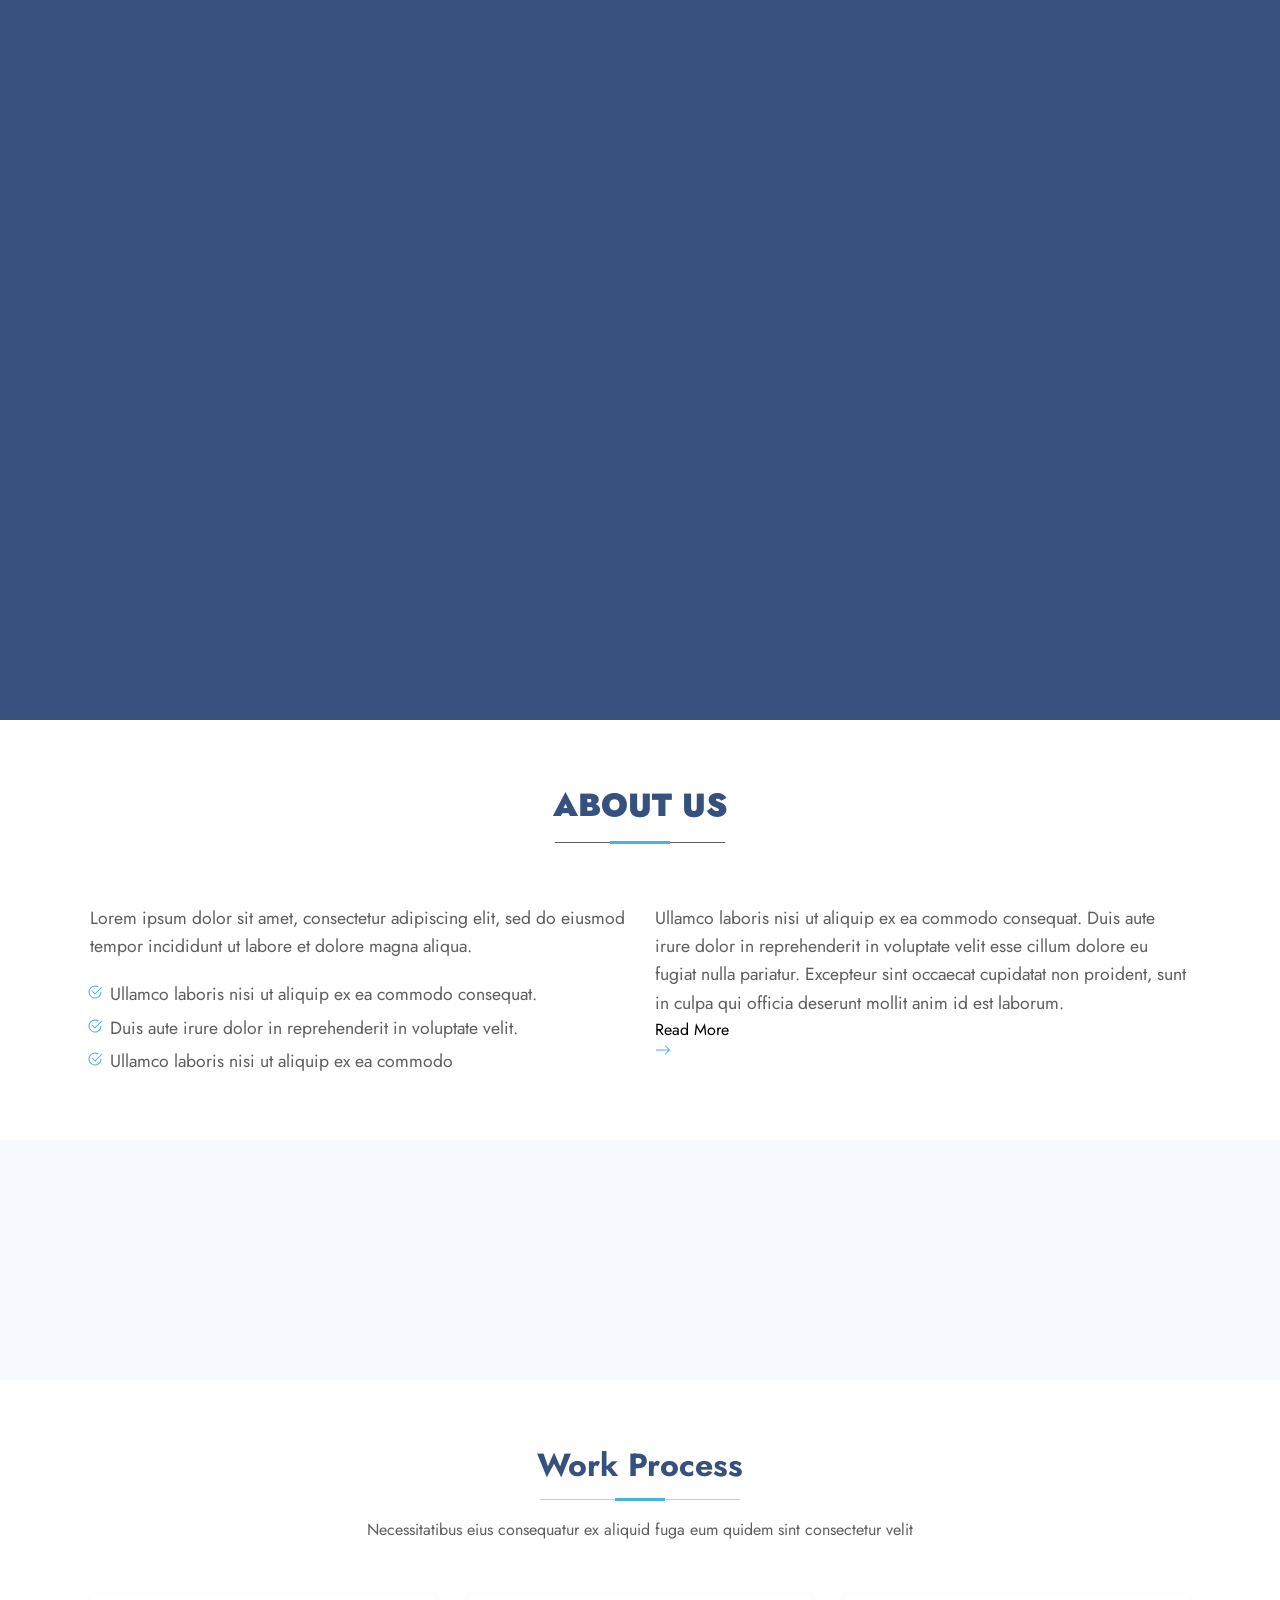
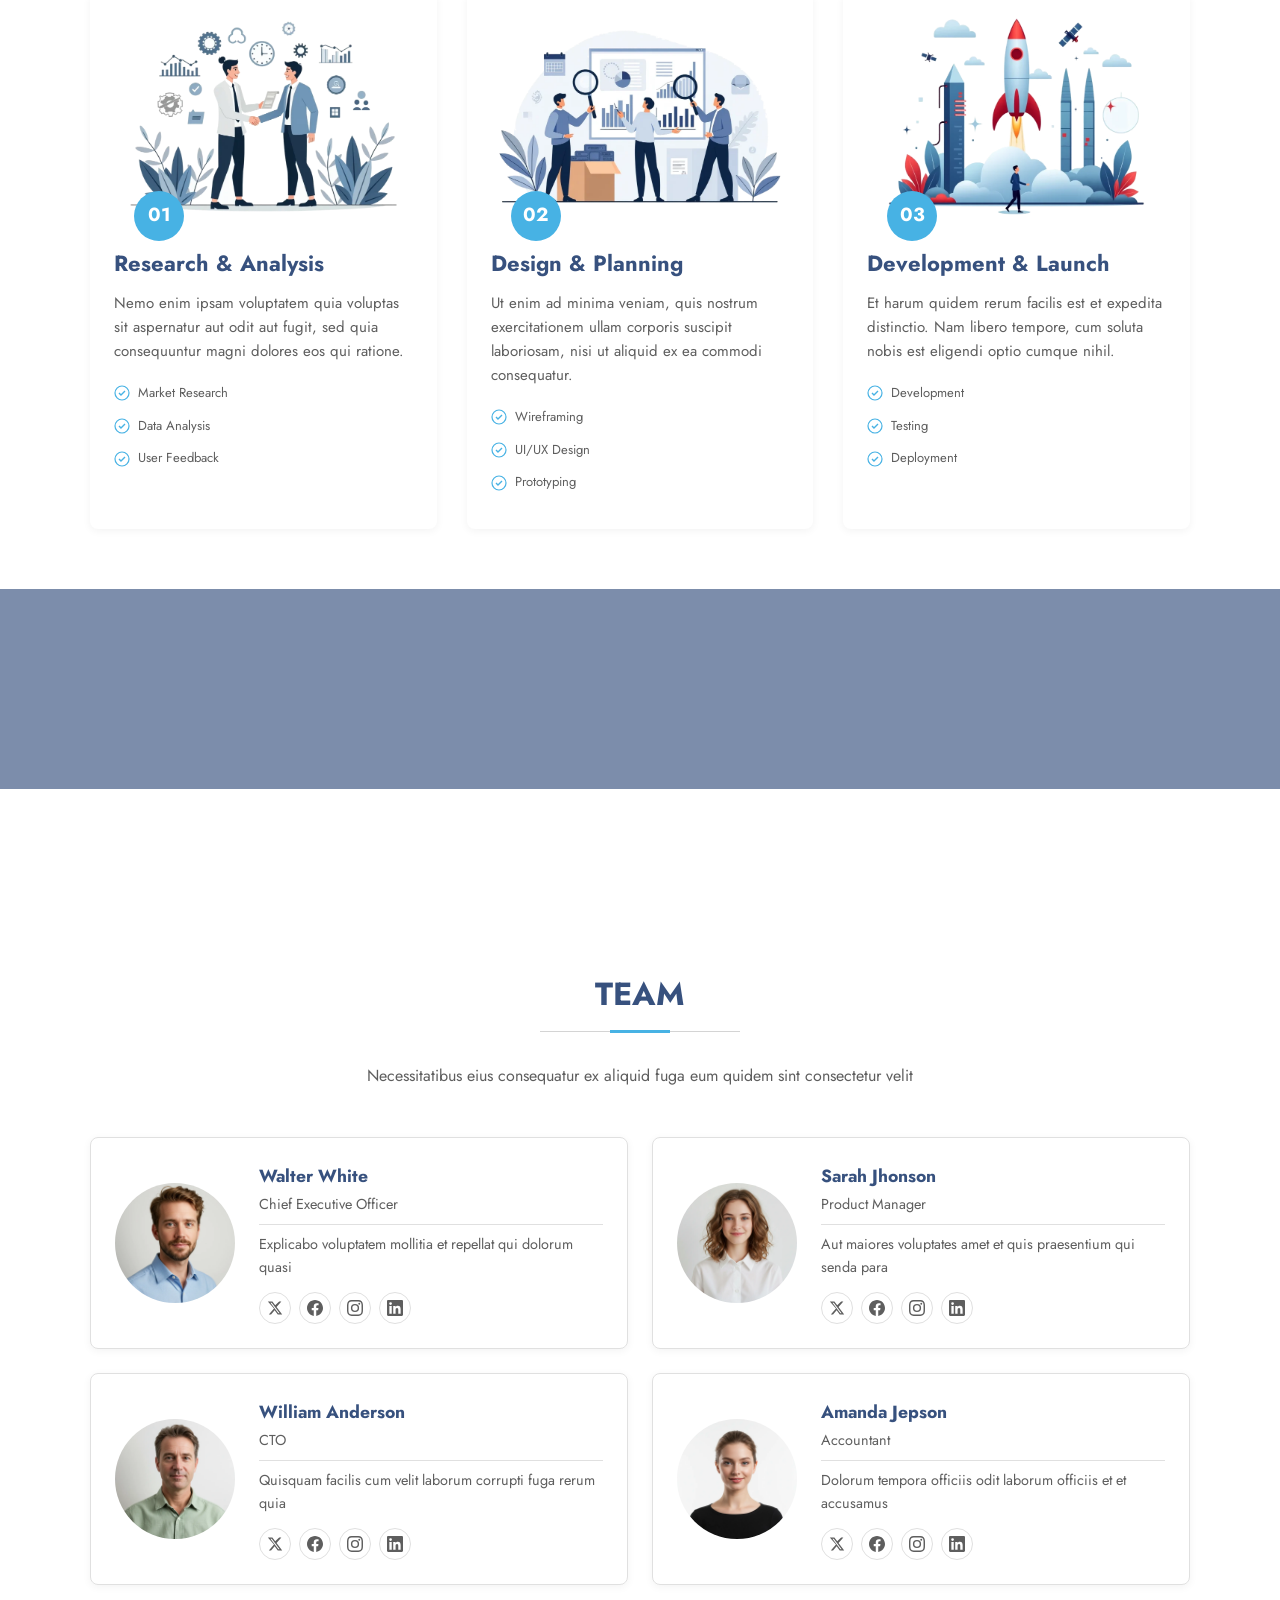
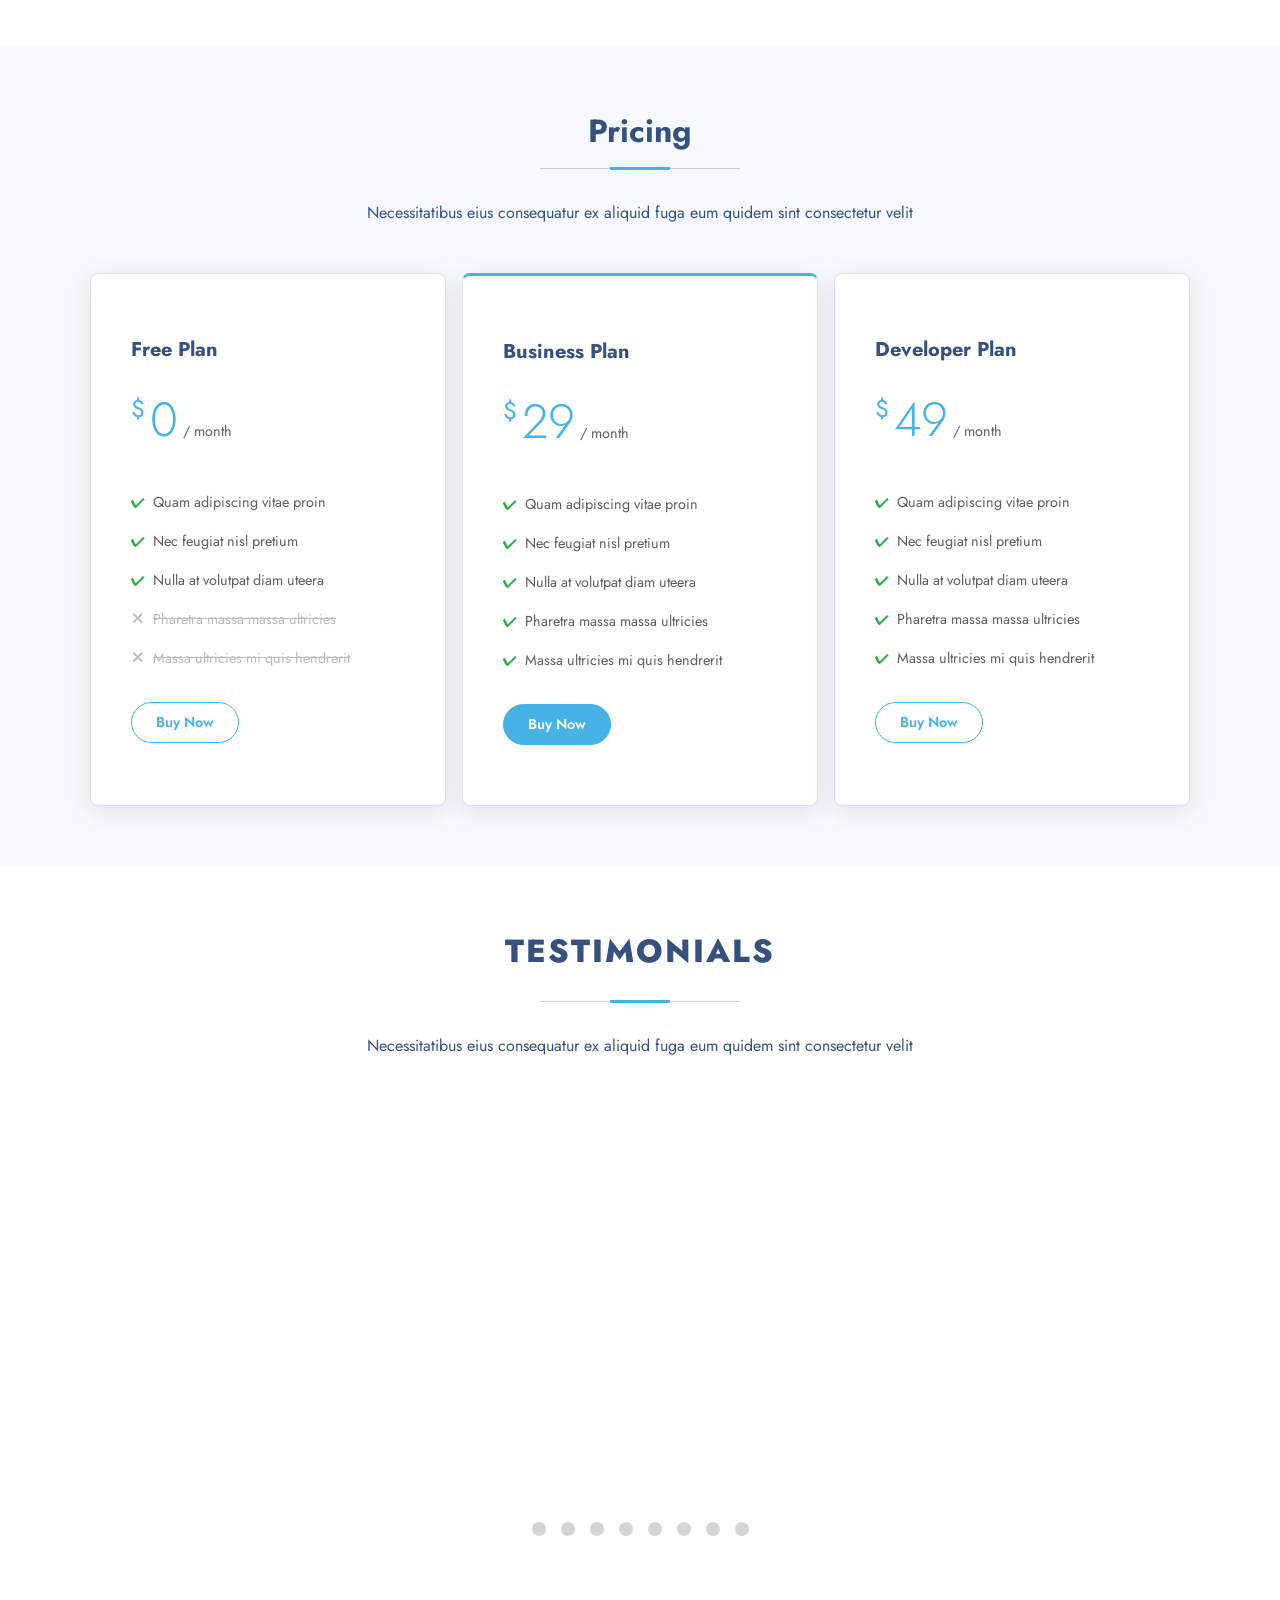
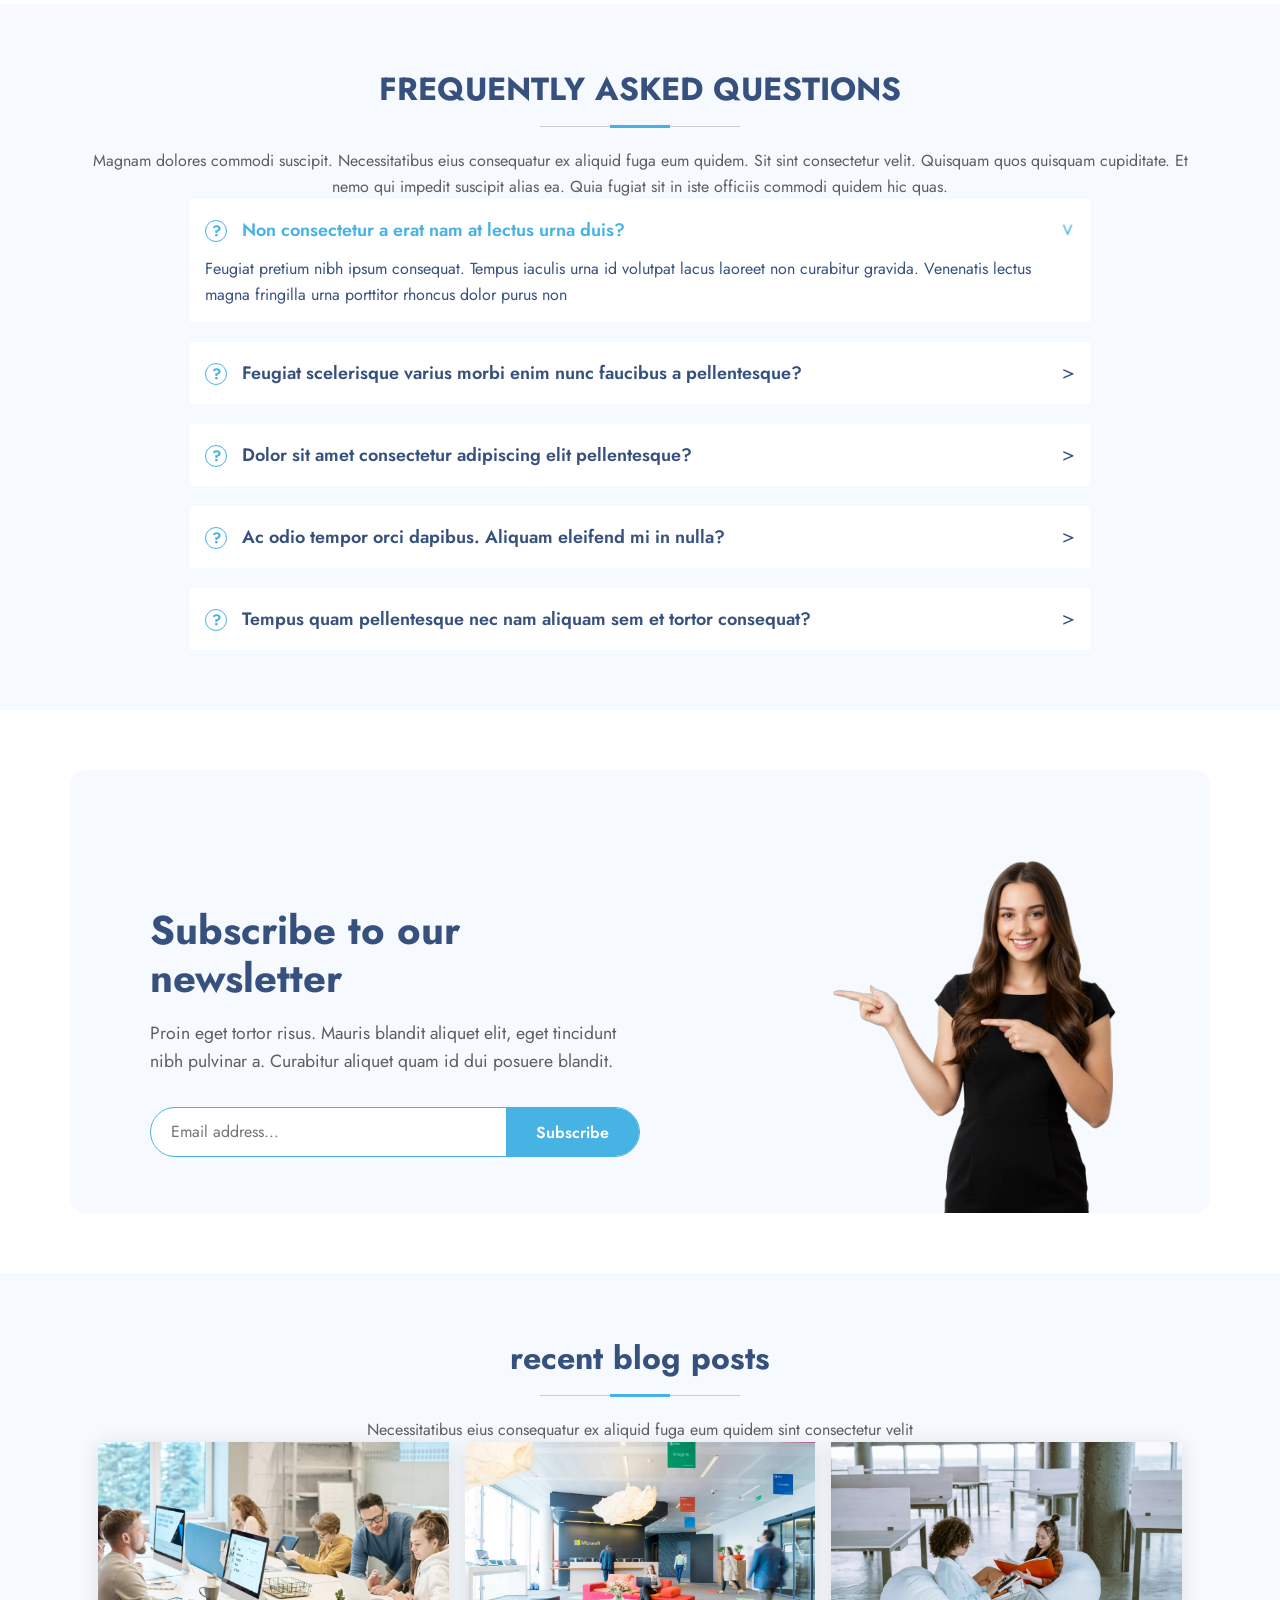
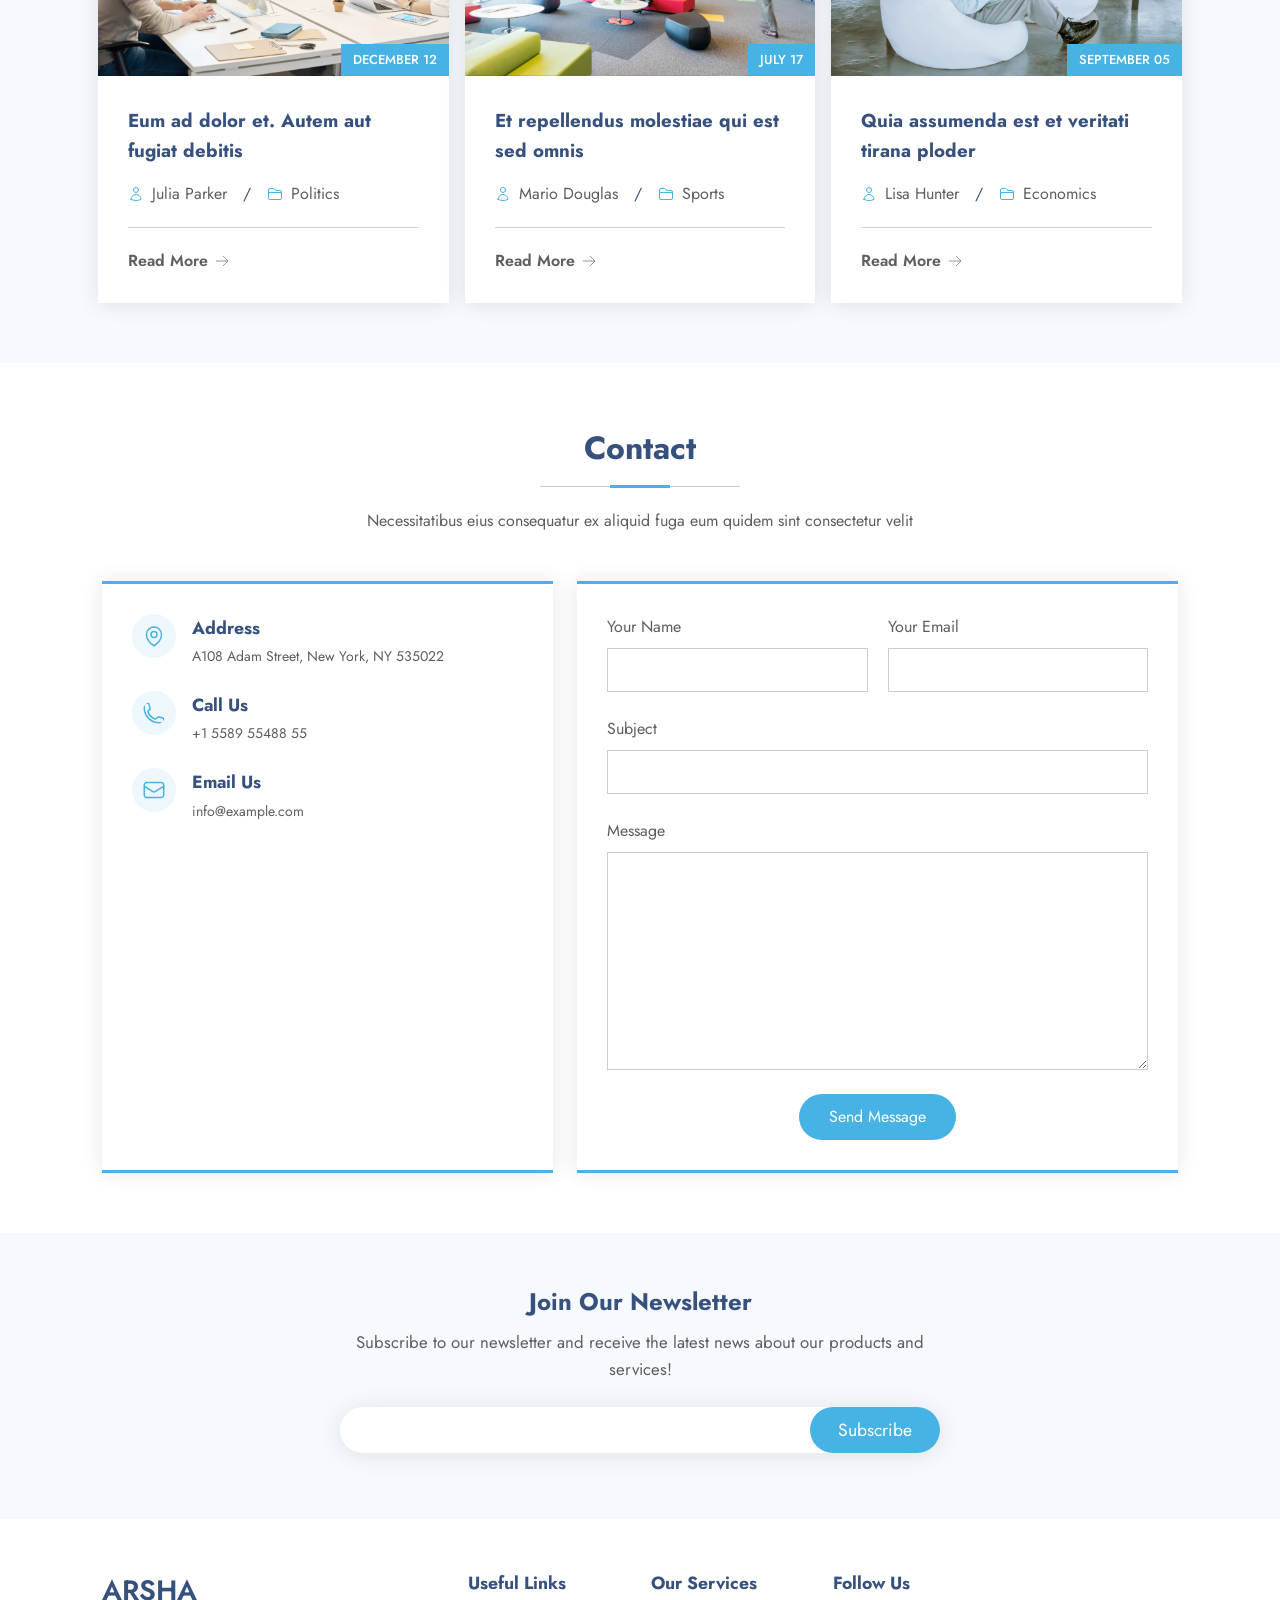
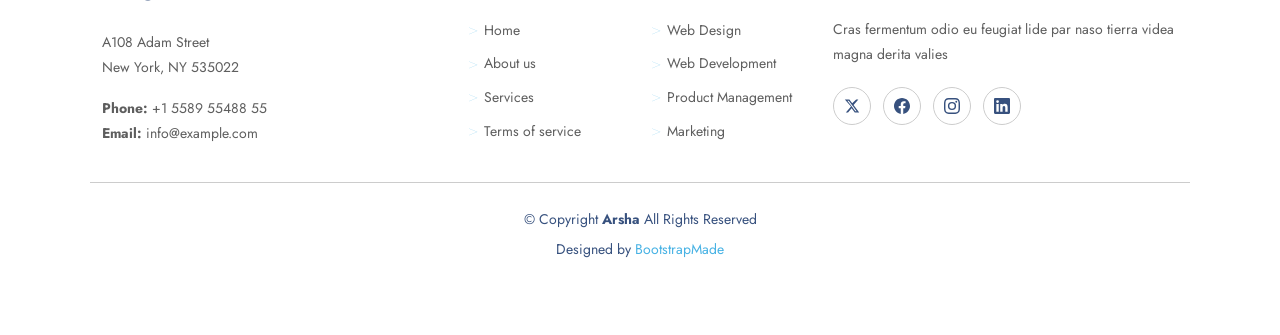
==== index.html @ 4c6be576 "style: footer html 수정 및 반응형 구현" ====
<!DOCTYPE html>
<html lang="ko">

<head>
  <meta charset="UTF-8">
  <meta name="viewport" content="width=device-width, initial-scale=1.0">
  <title>Arsha</title>

  <!-- 웹폰트 (프레임워크 아님, 폰트라 사용 가능) -->
  <link rel="preconnect" href="https://fonts.googleapis.com">
  <link rel="preconnect" href="https://fonts.gstatic.com" crossorigin>
  <link href="https://fonts.googleapis.com/css2?family=Jost:ital,wght@0,400;0,500;0,600;0,700;1,400&display=swap"
    rel="stylesheet">

  <!-- 공통 (변수·리셋·기본) -->
  <link rel="stylesheet" href="css/style.css">

  <!-- 섹션별 CSS : 각자 자기 파일만 작성 (head는 건드리지 말 것) -->
  <link rel="stylesheet" href="css/header.css">
  <link rel="stylesheet" href="css/hero.css">
  <link rel="stylesheet" href="css/about.css">
  <link rel="stylesheet" href="css/why-us.css">
  <link rel="stylesheet" href="css/services.css">
  <link rel="stylesheet" href="css/work-process.css">
  <link rel="stylesheet" href="css/cta.css">
  <link rel="stylesheet" href="css/portfolio.css">
  <link rel="stylesheet" href="css/team.css">
  <link rel="stylesheet" href="css/pricing.css">
  <link rel="stylesheet" href="css/testimonials.css">
  <link rel="stylesheet" href="css/faq.css">
  <link rel="stylesheet" href="css/subscribe.css">
  <link rel="stylesheet" href="css/blog.css">
  <link rel="stylesheet" href="css/contact.css">
  <link rel="stylesheet" href="css/footer.css">
</head>

<body>

  <!-- ============================================= -->
  <!-- 01. HEADER (담당: 신은아)                      -->
  <!-- ============================================= -->
  <header id="header">
    <div class="container">
      <!-- 로고 + 네비게이션 -->
    </div>
  </header>

  <!-- ============================================= -->
  <!-- 02. HERO (담당: 신은아)                        -->
  <!-- ============================================= -->
  <section id="hero">
    <div class="container">
      <!-- Better Solutions For Your Business -->
    </div>
  </section>

  <main>

    <!-- =========================================== -->
    <!-- 03. ABOUT (담당: 정현민)                     -->
    <!-- =========================================== -->
    <section id="about" class="section">
      <div class="container">
        <div class="about-title">
          <h2>ABOUT US</h2>
          <span class="about-first"></span>
          <span class="about-second"></span>
          <span class="about-third"></span>
        </div>
        <div class="about-container">
          <div class="about-first-paragraph">
            <p>Lorem ipsum dolor sit amet, consectetur adipiscing elit,
              sed do eiusmod tempor incididunt ut labore et dolore magna aliqua.
            <ul>
              <li>Ullamco laboris nisi ut aliquip ex ea commodo consequat.</li>
              <li>Duis aute irure dolor in reprehenderit in voluptate velit.</li>
              <li>Ullamco laboris nisi ut aliquip ex ea commodo</li>
            </ul>
            </p>

          </div>
          <div class="about-second-paragraph">
            <p>Ullamco laboris nisi ut aliquip ex ea commodo consequat.
              Duis aute irure dolor in reprehenderit in voluptate velit
              esse cillum dolore eu fugiat nulla pariatur. Excepteur
              sint occaecat cupidatat non proident, sunt in culpa qui officia
              deserunt mollit anim id est laborum.
            </p>
            <button class="about-more">Read More <img src="./images/arrow-right.svg" alt=""> </button>
          </div>

        </div>
      </div>
    </section>

    <!-- =========================================== -->
    <!-- 04. WHY US / SKILLS (담당: 정현민)           -->
    <!-- =========================================== -->
    <section id="why-us" class="section">
      <div class="container">
        <!-- 01 02 03 아코디언 + 스킬바 -->
      </div>
    </section>

    <!-- =========================================== -->
    <!-- 05. SERVICES (담당: 정현민)                  -->
    <!-- =========================================== -->
    <section id="services" class="section">
      <div class="container">
        <!-- 서비스 카드 -->
      </div>
    </section>

    <!-- =========================================== -->
    <!-- 06. WORK PROCESS (담당: 이수빈)              -->
    <!-- =========================================== -->
    <section id="work-process" class="section">
      <div class="container">

        <!-- 섹션 제목 -->
        <div class="section-title">
          <h2>Work Process</h2>
          <p>Necessitatibus eius consequatur ex aliquid fuga eum quidem sint consectetur velit</p>
        </div>

        <!-- 카드 목록 -->
        <div class="process-list">

          <!-- 카드 01 -->
          <div class="process-card">
            <div class="process-img">
              <img src="images/Research&Analysis.webp" alt="Research & Analysis">
              <span class="process-num">01</span>
            </div>
            <h3>Research &amp; Analysis</h3>
            <p>Nemo enim ipsam voluptatem quia voluptas sit aspernatur aut odit aut fugit, sed quia consequuntur magni
              dolores eos qui ratione.</p>
            <ul class="process-check">
              <li>
                <svg class="check-icon" viewBox="0 0 16 16" width="16" height="16">
                  <circle cx="8" cy="8" r="7" fill="none" stroke="currentColor" stroke-width="1.2" />
                  <path d="M5 8l2 2 4-4" fill="none" stroke="currentColor" stroke-width="1.4" />
                </svg>
                Market Research
              </li>
              <li>
                <svg class="check-icon" viewBox="0 0 16 16" width="16" height="16">
                  <circle cx="8" cy="8" r="7" fill="none" stroke="currentColor" stroke-width="1.2" />
                  <path d="M5 8l2 2 4-4" fill="none" stroke="currentColor" stroke-width="1.4" />
                </svg>
                Data Analysis
              </li>
              <li>
                <svg class="check-icon" viewBox="0 0 16 16" width="16" height="16">
                  <circle cx="8" cy="8" r="7" fill="none" stroke="currentColor" stroke-width="1.2" />
                  <path d="M5 8l2 2 4-4" fill="none" stroke="currentColor" stroke-width="1.4" />
                </svg>
                User Feedback
              </li>
            </ul>
          </div>

          <!-- 카드 02 -->
          <div class="process-card">
            <div class="process-img">
              <img src="images/Design & Planning.webp" alt="Design & Planning">
              <span class="process-num">02</span>
            </div>
            <h3>Design &amp; Planning</h3>
            <p>Ut enim ad minima veniam, quis nostrum exercitationem ullam corporis suscipit laboriosam, nisi ut aliquid
              ex ea commodi consequatur.</p>
            <ul class="process-check">
              <li>
                <svg class="check-icon" viewBox="0 0 16 16" width="16" height="16">
                  <circle cx="8" cy="8" r="7" fill="none" stroke="currentColor" stroke-width="1.2" />
                  <path d="M5 8l2 2 4-4" fill="none" stroke="currentColor" stroke-width="1.4" />
                </svg>
                Wireframing
              </li>
              <li>
                <svg class="check-icon" viewBox="0 0 16 16" width="16" height="16">
                  <circle cx="8" cy="8" r="7" fill="none" stroke="currentColor" stroke-width="1.2" />
                  <path d="M5 8l2 2 4-4" fill="none" stroke="currentColor" stroke-width="1.4" />
                </svg>
                UI/UX Design
              </li>
              <li>
                <svg class="check-icon" viewBox="0 0 16 16" width="16" height="16">
                  <circle cx="8" cy="8" r="7" fill="none" stroke="currentColor" stroke-width="1.2" />
                  <path d="M5 8l2 2 4-4" fill="none" stroke="currentColor" stroke-width="1.4" />
                </svg>
                Prototyping
              </li>
            </ul>
          </div>

          <!-- 카드 03 -->
          <div class="process-card">
            <div class="process-img">
              <img src="images/Development & Launch.webp" alt="Development & Launch">
              <span class="process-num">03</span>
            </div>
            <h3>Development &amp; Launch</h3>
            <p>Et harum quidem rerum facilis est et expedita distinctio. Nam libero tempore, cum soluta nobis est
              eligendi optio cumque nihil.</p>
            <ul class="process-check">
              <li>
                <svg class="check-icon" viewBox="0 0 16 16" width="16" height="16">
                  <circle cx="8" cy="8" r="7" fill="none" stroke="currentColor" stroke-width="1.2" />
                  <path d="M5 8l2 2 4-4" fill="none" stroke="currentColor" stroke-width="1.4" />
                </svg>
                Development
              </li>
              <li>
                <svg class="check-icon" viewBox="0 0 16 16" width="16" height="16">
                  <circle cx="8" cy="8" r="7" fill="none" stroke="currentColor" stroke-width="1.2" />
                  <path d="M5 8l2 2 4-4" fill="none" stroke="currentColor" stroke-width="1.4" />
                </svg>
                Testing
              </li>
              <li>
                <svg class="check-icon" viewBox="0 0 16 16" width="16" height="16">
                  <circle cx="8" cy="8" r="7" fill="none" stroke="currentColor" stroke-width="1.2" />
                  <path d="M5 8l2 2 4-4" fill="none" stroke="currentColor" stroke-width="1.4" />
                </svg>
                Deployment
              </li>
            </ul>
          </div>

        </div>
      </div>
    </section>

    <!-- =========================================== -->
    <!-- 07. CALL TO ACTION (담당: 이수빈)            -->
    <!-- =========================================== -->
    <section id="cta" class="section">
      <div class="container">
        <!-- Call To Action -->
      </div>
    </section>

    <!-- =========================================== -->
    <!-- 08. PORTFOLIO (담당: 이수빈)                 -->
    <!-- =========================================== -->
    <section id="portfolio" class="section">
      <div class="container">
        <!-- All/App/Card/Web 필터 + 작품 -->
      </div>
    </section>

    <!-- =========================================== -->
    <!-- 09. TEAM (담당: 문예지)                      -->
    <!-- =========================================== -->
    <section id="team" class="section">
      <div class="container">

        <div class="section-title">
          <h2>Team</h2>
          <p>Necessitatibus eius consequatur ex aliquid fuga eum quidem sint consectetur velit</p>
        </div>

        <div class="team-grid">

          <div class="team-card">
            <img src="images/team-1.jpg" alt="Walter White">
            <div class="team-info">
              <h4>Walter White</h4>
              <span>Chief Executive Officer</span>
              <p>Explicabo voluptatem mollitia et repellat qui dolorum quasi</p>
              <div class="team-social">
                <a href="#">
                  <svg xmlns="http://www.w3.org/2000/svg" width="16" height="16" viewBox="0 0 24 24"
                    fill="currentColor">
                    <path
                      d="M18.244 2.25h3.308l-7.227 8.26 8.502 11.24H16.17l-4.714-6.231-5.401 6.231H2.744l7.737-8.835L1.254 2.25H8.08l4.253 5.622 5.911-5.622zm-1.161 17.52h1.833L7.084 4.126H5.117z" />
                  </svg>
                </a>
                <a href="#">
                  <svg xmlns="http://www.w3.org/2000/svg" width="16" height="16" viewBox="0 0 24 24"
                    fill="currentColor">
                    <path
                      d="M24 12.073c0-6.627-5.373-12-12-12s-12 5.373-12 12c0 5.99 4.388 10.954 10.125 11.854v-8.385H7.078v-3.47h3.047V9.43c0-3.007 1.792-4.669 4.533-4.669 1.312 0 2.686.235 2.686.235v2.953H15.83c-1.491 0-1.956.925-1.956 1.874v2.25h3.328l-.532 3.47h-2.796v8.385C19.612 23.027 24 18.062 24 12.073z" />
                  </svg>
                </a>
                <a href="#">
                  <svg xmlns="http://www.w3.org/2000/svg" width="16" height="16" viewBox="0 0 24 24"
                    fill="currentColor">
                    <path
                      d="M12 2.163c3.204 0 3.584.012 4.85.07 3.252.148 4.771 1.691 4.919 4.919.058 1.265.069 1.645.069 4.849 0 3.205-.012 3.584-.069 4.849-.149 3.225-1.664 4.771-4.919 4.919-1.266.058-1.644.07-4.85.07-3.204 0-3.584-.012-4.849-.07-3.26-.149-4.771-1.699-4.919-4.92-.058-1.265-.07-1.644-.07-4.849 0-3.204.013-3.583.07-4.849.149-3.227 1.664-4.771 4.919-4.919 1.266-.057 1.645-.069 4.849-.069zM12 0C8.741 0 8.333.014 7.053.072 2.695.272.273 2.69.073 7.052.014 8.333 0 8.741 0 12c0 3.259.014 3.668.072 4.948.2 4.358 2.618 6.78 6.98 6.98C8.333 23.986 8.741 24 12 24c3.259 0 3.668-.014 4.948-.072 4.354-.2 6.782-2.618 6.979-6.98.059-1.28.073-1.689.073-4.948 0-3.259-.014-3.667-.072-4.947-.196-4.354-2.617-6.78-6.979-6.98C15.668.014 15.259 0 12 0zm0 5.838a6.162 6.162 0 100 12.324 6.162 6.162 0 000-12.324zM12 16a4 4 0 110-8 4 4 0 010 8zm6.406-11.845a1.44 1.44 0 100 2.881 1.44 1.44 0 000-2.881z" />
                  </svg>
                </a>
                <a href="#">
                  <svg xmlns="http://www.w3.org/2000/svg" width="16" height="16" viewBox="0 0 24 24"
                    fill="currentColor">
                    <path
                      d="M20.447 20.452h-3.554v-5.569c0-1.328-.027-3.037-1.852-3.037-1.853 0-2.136 1.445-2.136 2.939v5.667H9.351V9h3.414v1.561h.046c.477-.9 1.637-1.85 3.37-1.85 3.601 0 4.267 2.37 4.267 5.455v6.286zM5.337 7.433a2.062 2.062 0 01-2.063-2.065 2.064 2.064 0 112.063 2.065zm1.782 13.019H3.555V9h3.564v11.452zM22.225 0H1.771C.792 0 0 .774 0 1.729v20.542C0 23.227.792 24 1.771 24h20.451C23.2 24 24 23.227 24 22.271V1.729C24 .774 23.2 0 22.222 0h.003z" />
                  </svg>
                </a>
              </div>
            </div>
          </div>

          <div class="team-card">
            <img src="images/team-2.jpg" alt="Sarah Jhonson">
            <div class="team-info">
              <h4>Sarah Jhonson</h4>
              <span>Product Manager</span>
              <p>Aut maiores voluptates amet et quis praesentium qui senda para</p>
              <div class="team-social">
                <a href="#">
                  <svg xmlns="http://www.w3.org/2000/svg" width="16" height="16" viewBox="0 0 24 24"
                    fill="currentColor">
                    <path
                      d="M18.244 2.25h3.308l-7.227 8.26 8.502 11.24H16.17l-4.714-6.231-5.401 6.231H2.744l7.737-8.835L1.254 2.25H8.08l4.253 5.622 5.911-5.622zm-1.161 17.52h1.833L7.084 4.126H5.117z" />
                  </svg>
                </a>
                <a href="#">
                  <svg xmlns="http://www.w3.org/2000/svg" width="16" height="16" viewBox="0 0 24 24"
                    fill="currentColor">
                    <path
                      d="M24 12.073c0-6.627-5.373-12-12-12s-12 5.373-12 12c0 5.99 4.388 10.954 10.125 11.854v-8.385H7.078v-3.47h3.047V9.43c0-3.007 1.792-4.669 4.533-4.669 1.312 0 2.686.235 2.686.235v2.953H15.83c-1.491 0-1.956.925-1.956 1.874v2.25h3.328l-.532 3.47h-2.796v8.385C19.612 23.027 24 18.062 24 12.073z" />
                  </svg>
                </a>
                <a href="#">
                  <svg xmlns="http://www.w3.org/2000/svg" width="16" height="16" viewBox="0 0 24 24"
                    fill="currentColor">
                    <path
                      d="M12 2.163c3.204 0 3.584.012 4.85.07 3.252.148 4.771 1.691 4.919 4.919.058 1.265.069 1.645.069 4.849 0 3.205-.012 3.584-.069 4.849-.149 3.225-1.664 4.771-4.919 4.919-1.266.058-1.644.07-4.85.07-3.204 0-3.584-.012-4.849-.07-3.26-.149-4.771-1.699-4.919-4.92-.058-1.265-.07-1.644-.07-4.849 0-3.204.013-3.583.07-4.849.149-3.227 1.664-4.771 4.919-4.919 1.266-.057 1.645-.069 4.849-.069zM12 0C8.741 0 8.333.014 7.053.072 2.695.272.273 2.69.073 7.052.014 8.333 0 8.741 0 12c0 3.259.014 3.668.072 4.948.2 4.358 2.618 6.78 6.98 6.98C8.333 23.986 8.741 24 12 24c3.259 0 3.668-.014 4.948-.072 4.354-.2 6.782-2.618 6.979-6.98.059-1.28.073-1.689.073-4.948 0-3.259-.014-3.667-.072-4.947-.196-4.354-2.617-6.78-6.979-6.98C15.668.014 15.259 0 12 0zm0 5.838a6.162 6.162 0 100 12.324 6.162 6.162 0 000-12.324zM12 16a4 4 0 110-8 4 4 0 010 8zm6.406-11.845a1.44 1.44 0 100 2.881 1.44 1.44 0 000-2.881z" />
                  </svg>
                </a>
                <a href="#">
                  <svg xmlns="http://www.w3.org/2000/svg" width="16" height="16" viewBox="0 0 24 24"
                    fill="currentColor">
                    <path
                      d="M20.447 20.452h-3.554v-5.569c0-1.328-.027-3.037-1.852-3.037-1.853 0-2.136 1.445-2.136 2.939v5.667H9.351V9h3.414v1.561h.046c.477-.9 1.637-1.85 3.37-1.85 3.601 0 4.267 2.37 4.267 5.455v6.286zM5.337 7.433a2.062 2.062 0 01-2.063-2.065 2.064 2.064 0 112.063 2.065zm1.782 13.019H3.555V9h3.564v11.452zM22.225 0H1.771C.792 0 0 .774 0 1.729v20.542C0 23.227.792 24 1.771 24h20.451C23.2 24 24 23.227 24 22.271V1.729C24 .774 23.2 0 22.222 0h.003z" />
                  </svg>
                </a>
              </div>
            </div>
          </div>

          <div class="team-card">
            <img src="images/team-3.jpg" alt="William Anderson">
            <div class="team-info">
              <h4>William Anderson</h4>
              <span>CTO</span>
              <p>Quisquam facilis cum velit laborum corrupti fuga rerum quia</p>
              <div class="team-social">
                <a href="#">
                  <svg xmlns="http://www.w3.org/2000/svg" width="16" height="16" viewBox="0 0 24 24"
                    fill="currentColor">
                    <path
                      d="M18.244 2.25h3.308l-7.227 8.26 8.502 11.24H16.17l-4.714-6.231-5.401 6.231H2.744l7.737-8.835L1.254 2.25H8.08l4.253 5.622 5.911-5.622zm-1.161 17.52h1.833L7.084 4.126H5.117z" />
                  </svg>
                </a>
                <a href="#">
                  <svg xmlns="http://www.w3.org/2000/svg" width="16" height="16" viewBox="0 0 24 24"
                    fill="currentColor">
                    <path
                      d="M24 12.073c0-6.627-5.373-12-12-12s-12 5.373-12 12c0 5.99 4.388 10.954 10.125 11.854v-8.385H7.078v-3.47h3.047V9.43c0-3.007 1.792-4.669 4.533-4.669 1.312 0 2.686.235 2.686.235v2.953H15.83c-1.491 0-1.956.925-1.956 1.874v2.25h3.328l-.532 3.47h-2.796v8.385C19.612 23.027 24 18.062 24 12.073z" />
                  </svg>
                </a>
                <a href="#">
                  <svg xmlns="http://www.w3.org/2000/svg" width="16" height="16" viewBox="0 0 24 24"
                    fill="currentColor">
                    <path
                      d="M12 2.163c3.204 0 3.584.012 4.85.07 3.252.148 4.771 1.691 4.919 4.919.058 1.265.069 1.645.069 4.849 0 3.205-.012 3.584-.069 4.849-.149 3.225-1.664 4.771-4.919 4.919-1.266.058-1.644.07-4.85.07-3.204 0-3.584-.012-4.849-.07-3.26-.149-4.771-1.699-4.919-4.92-.058-1.265-.07-1.644-.07-4.849 0-3.204.013-3.583.07-4.849.149-3.227 1.664-4.771 4.919-4.919 1.266-.057 1.645-.069 4.849-.069zM12 0C8.741 0 8.333.014 7.053.072 2.695.272.273 2.69.073 7.052.014 8.333 0 8.741 0 12c0 3.259.014 3.668.072 4.948.2 4.358 2.618 6.78 6.98 6.98C8.333 23.986 8.741 24 12 24c3.259 0 3.668-.014 4.948-.072 4.354-.2 6.782-2.618 6.979-6.98.059-1.28.073-1.689.073-4.948 0-3.259-.014-3.667-.072-4.947-.196-4.354-2.617-6.78-6.979-6.98C15.668.014 15.259 0 12 0zm0 5.838a6.162 6.162 0 100 12.324 6.162 6.162 0 000-12.324zM12 16a4 4 0 110-8 4 4 0 010 8zm6.406-11.845a1.44 1.44 0 100 2.881 1.44 1.44 0 000-2.881z" />
                  </svg>
                </a>
                <a href="#">
                  <svg xmlns="http://www.w3.org/2000/svg" width="16" height="16" viewBox="0 0 24 24"
                    fill="currentColor">
                    <path
                      d="M20.447 20.452h-3.554v-5.569c0-1.328-.027-3.037-1.852-3.037-1.853 0-2.136 1.445-2.136 2.939v5.667H9.351V9h3.414v1.561h.046c.477-.9 1.637-1.85 3.37-1.85 3.601 0 4.267 2.37 4.267 5.455v6.286zM5.337 7.433a2.062 2.062 0 01-2.063-2.065 2.064 2.064 0 112.063 2.065zm1.782 13.019H3.555V9h3.564v11.452zM22.225 0H1.771C.792 0 0 .774 0 1.729v20.542C0 23.227.792 24 1.771 24h20.451C23.2 24 24 23.227 24 22.271V1.729C24 .774 23.2 0 22.222 0h.003z" />
                  </svg>
                </a>
              </div>
            </div>
          </div>

          <div class="team-card">
            <img src="images/team-4.jpg" alt="Amanda Jepson">
            <div class="team-info">
              <h4>Amanda Jepson</h4>
              <span>Accountant</span>
              <p>Dolorum tempora officiis odit laborum officiis et et accusamus</p>
              <div class="team-social">
                <a href="#">
                  <svg xmlns="http://www.w3.org/2000/svg" width="16" height="16" viewBox="0 0 24 24"
                    fill="currentColor">
                    <path
                      d="M18.244 2.25h3.308l-7.227 8.26 8.502 11.24H16.17l-4.714-6.231-5.401 6.231H2.744l7.737-8.835L1.254 2.25H8.08l4.253 5.622 5.911-5.622zm-1.161 17.52h1.833L7.084 4.126H5.117z" />
                  </svg>
                </a>
                <a href="#">
                  <svg xmlns="http://www.w3.org/2000/svg" width="16" height="16" viewBox="0 0 24 24"
                    fill="currentColor">
                    <path
                      d="M24 12.073c0-6.627-5.373-12-12-12s-12 5.373-12 12c0 5.99 4.388 10.954 10.125 11.854v-8.385H7.078v-3.47h3.047V9.43c0-3.007 1.792-4.669 4.533-4.669 1.312 0 2.686.235 2.686.235v2.953H15.83c-1.491 0-1.956.925-1.956 1.874v2.25h3.328l-.532 3.47h-2.796v8.385C19.612 23.027 24 18.062 24 12.073z" />
                  </svg>
                </a>
                <a href="#">
                  <svg xmlns="http://www.w3.org/2000/svg" width="16" height="16" viewBox="0 0 24 24"
                    fill="currentColor">
                    <path
                      d="M12 2.163c3.204 0 3.584.012 4.85.07 3.252.148 4.771 1.691 4.919 4.919.058 1.265.069 1.645.069 4.849 0 3.205-.012 3.584-.069 4.849-.149 3.225-1.664 4.771-4.919 4.919-1.266.058-1.644.07-4.85.07-3.204 0-3.584-.012-4.849-.07-3.26-.149-4.771-1.699-4.919-4.92-.058-1.265-.07-1.644-.07-4.849 0-3.204.013-3.583.07-4.849.149-3.227 1.664-4.771 4.919-4.919 1.266-.057 1.645-.069 4.849-.069zM12 0C8.741 0 8.333.014 7.053.072 2.695.272.273 2.69.073 7.052.014 8.333 0 8.741 0 12c0 3.259.014 3.668.072 4.948.2 4.358 2.618 6.78 6.98 6.98C8.333 23.986 8.741 24 12 24c3.259 0 3.668-.014 4.948-.072 4.354-.2 6.782-2.618 6.979-6.98.059-1.28.073-1.689.073-4.948 0-3.259-.014-3.667-.072-4.947-.196-4.354-2.617-6.78-6.979-6.98C15.668.014 15.259 0 12 0zm0 5.838a6.162 6.162 0 100 12.324 6.162 6.162 0 000-12.324zM12 16a4 4 0 110-8 4 4 0 010 8zm6.406-11.845a1.44 1.44 0 100 2.881 1.44 1.44 0 000-2.881z" />
                  </svg>
                </a>
                <a href="#">
                  <svg xmlns="http://www.w3.org/2000/svg" width="16" height="16" viewBox="0 0 24 24"
                    fill="currentColor">
                    <path
                      d="M20.447 20.452h-3.554v-5.569c0-1.328-.027-3.037-1.852-3.037-1.853 0-2.136 1.445-2.136 2.939v5.667H9.351V9h3.414v1.561h.046c.477-.9 1.637-1.85 3.37-1.85 3.601 0 4.267 2.37 4.267 5.455v6.286zM5.337 7.433a2.062 2.062 0 01-2.063-2.065 2.064 2.064 0 112.063 2.065zm1.782 13.019H3.555V9h3.564v11.452zM22.225 0H1.771C.792 0 0 .774 0 1.729v20.542C0 23.227.792 24 1.771 24h20.451C23.2 24 24 23.227 24 22.271V1.729C24 .774 23.2 0 22.222 0h.003z" />
                  </svg>
                </a>
              </div>
            </div>
          </div>

        </div>
      </div>
    </section>

    <!-- =========================================== -->
    <!-- 10. PRICING (담당: 문예지)                   -->
    <!-- =========================================== -->
    <section id="pricing" class="section">
      <div class="container">

        <div class="section-title">
          <h2>Pricing</h2>
          <p>Necessitatibus eius consequatur ex aliquid fuga eum quidem sint consectetur velit</p>
        </div>

        <div class="pricing-grid">

          <div class="pricing-card">
            <h3 class="pricing-plan">Free Plan</h3>
            <div class="pricing-price">
              <span class="price-currency">$</span>
              <span class="price-amount">0</span>
              <span class="price-period">/ month</span>
            </div>
            <ul class="pricing-features">
              <li class="available">Quam adipiscing vitae proin</li>
              <li class="available">Nec feugiat nisl pretium</li>
              <li class="available">Nulla at volutpat diam uteera</li>
              <li class="unavailable"><span>Pharetra massa massa ultricies</span></li>
              <li class="unavailable"><span>Massa ultricies mi quis hendrerit</span></li>
            </ul>
            <a href="#" class="pricing-btn">Buy Now</a>
          </div>

          <div class="pricing-card featured">
            <h3 class="pricing-plan">Business Plan</h3>
            <div class="pricing-price">
              <span class="price-currency">$</span>
              <span class="price-amount">29</span>
              <span class="price-period">/ month</span>
            </div>
            <ul class="pricing-features">
              <li class="available">Quam adipiscing vitae proin</li>
              <li class="available">Nec feugiat nisl pretium</li>
              <li class="available">Nulla at volutpat diam uteera</li>
              <li class="available">Pharetra massa massa ultricies</li>
              <li class="available">Massa ultricies mi quis hendrerit</li>
            </ul>
            <a href="#" class="pricing-btn featured-btn">Buy Now</a>
          </div>

          <div class="pricing-card">
            <h3 class="pricing-plan">Developer Plan</h3>
            <div class="pricing-price">
              <span class="price-currency">$</span>
              <span class="price-amount">49</span>
              <span class="price-period">/ month</span>
            </div>
            <ul class="pricing-features">
              <li class="available">Quam adipiscing vitae proin</li>
              <li class="available">Nec feugiat nisl pretium</li>
              <li class="available">Nulla at volutpat diam uteera</li>
              <li class="available">Pharetra massa massa ultricies</li>
              <li class="available">Massa ultricies mi quis hendrerit</li>
            </ul>
            <a href="#" class="pricing-btn">Buy Now</a>
          </div>

        </div>
      </div>
    </section>

    <!-- =========================================== -->
    <!-- 11. TESTIMONIALS (담당: 문예지)              -->
    <!-- =========================================== -->
    <!-- Testimonials Section -->
    <!-- Testimonials Section -->
    <section id="testimonials" class="testimonials section">

      <!-- Section Title -->
      <div class="container section-title" data-aos="fade-up">
        <h2>Testimonials</h2>
        <p>Necessitatibus eius consequatur ex aliquid fuga eum quidem sint consectetur velit</p>
      </div>

      <div class="container" data-aos="fade-up" data-aos-delay="100">
        <div class="testimonials-slider">

          <div class="testimonial-item">
            <img src="images/testimonials-1.jpg" alt="Saul Goodman">
            <h3>Saul Goodman</h3>
            <h4>Ceo &amp; Founder</h4>
            <div class="stars">
              <span>★</span><span>★</span><span>★</span><span>★</span><span>★</span>
            </div>
            <p><span class="quote-left">❝</span>Proin iaculis purus consequat sem cure digni ssim donec porttitora entum
              suscipit rhoncus. Accusantium quam, ultricies eget id, aliquam eget nibh et. Maecen aliquam, risus at
              semper.<span class="quote-right">❞</span></p>
          </div>

          <div class="testimonial-item">
            <img src="images/testimonials-2.jpg" alt="Sara Wilsson">
            <h3>Sara Wilsson</h3>
            <h4>Designer</h4>
            <div class="stars">
              <span>★</span><span>★</span><span>★</span><span>★</span><span>★</span>
            </div>
            <p><span class="quote-left">❝</span>Export tempor illum tamen malis malis eram quae irure esse labore quem
              cillum quid cillum eram malis quorum velit fore eram velit sunt aliqua noster fugiat irure amet legam anim
              culpa.<span class="quote-right">❞</span></p>
          </div>

          <div class="testimonial-item">
            <img src="images/testimonials-3.jpg" alt="Jena Karlis">
            <h3>Jena Karlis</h3>
            <h4>Store Owner</h4>
            <div class="stars">
              <span>★</span><span>★</span><span>★</span><span>★</span><span>★</span>
            </div>
            <p><span class="quote-left">❝</span>Enim nisi quem export duis labore cillum quae magna enim sint quorum
              nulla quem veniam duis minim tempor labore quem eram duis noster aute amet eram fore quis sint minim.<span
                class="quote-right">❞</span></p>
          </div>

          <div class="testimonial-item">
            <img src="images/testimonials-4.jpg" alt="Matt Brandon">
            <h3>Matt Brandon</h3>
            <h4>Freelancer</h4>
            <div class="stars">
              <span>★</span><span>★</span><span>★</span><span>★</span><span>★</span>
            </div>
            <p><span class="quote-left">❝</span>Fugiat enim eram quae cillum dolore dolor amet nulla culpa multos export
              minim fugiat minim velit minim dolor enim duis veniam ipsum anim magna sunt elit fore quem dolore labore
              illum veniam.<span class="quote-right">❞</span></p>
          </div>

          <div class="testimonial-item">
            <img src="images/testimonials-5.jpg" alt="John Larson">
            <h3>John Larson</h3>
            <h4>Entrepreneur</h4>
            <div class="stars">
              <span>★</span><span>★</span><span>★</span><span>★</span><span>★</span>
            </div>
            <p><span class="quote-left">❝</span>Quis quorum aliqua sint quem legam fore sunt eram irure aliqua veniam
              tempor noster veniam enim culpa labore duis sunt culpa nulla illum cillum fugiat legam esse veniam culpa
              fore nisi cillum quid.<span class="quote-right">❞</span></p>
          </div>

          <div class="testimonial-item">
            <img src="images/testimonials-1.jpg" alt="Saul Goodman">
            <h3>Saul Goodman</h3>
            <h4>Ceo &amp; Founder</h4>
            <div class="stars">
              <span>★</span><span>★</span><span>★</span><span>★</span><span>★</span>
            </div>
            <p><span class="quote-left">❝</span>Proin iaculis purus consequat sem cure digni ssim donec porttitora entum
              suscipit rhoncus. Accusantium quam, ultricies eget id, aliquam eget nibh et. Maecen aliquam, risus at
              semper.<span class="quote-right">❞</span></p>
          </div>

          <div class="testimonial-item">
            <img src="images/testimonials-2.jpg" alt="Sara Wilsson">
            <h3>Sara Wilsson</h3>
            <h4>Designer</h4>
            <div class="stars">
              <span>★</span><span>★</span><span>★</span><span>★</span><span>★</span>
            </div>
            <p><span class="quote-left">❝</span>Export tempor illum tamen malis malis eram quae irure esse labore quem
              cillum quid cillum eram malis quorum velit fore eram velit sunt aliqua noster fugiat irure amet legam anim
              culpa.<span class="quote-right">❞</span></p>
          </div>

          <div class="testimonial-item">
            <img src="images/testimonials-3.jpg" alt="Jena Karlis">
            <h3>Jena Karlis</h3>
            <h4>Store Owner</h4>
            <div class="stars">
              <span>★</span><span>★</span><span>★</span><span>★</span><span>★</span>
            </div>
            <p><span class="quote-left">❝</span>Enim nisi quem export duis labore cillum quae magna enim sint quorum
              nulla quem veniam duis minim tempor labore quem eram duis noster aute amet eram fore quis sint minim.<span
                class="quote-right">❞</span></p>
          </div>

        </div>

        <!-- 점 네비게이터 (슬라이더 밖) -->
        <div class="testimonials-dots">
          <span class="dot"></span>
          <span class="dot"></span>
          <span class="dot"></span>
          <span class="dot"></span>
          <span class="dot"></span>
          <span class="dot"></span>
          <span class="dot"></span>
          <span class="dot"></span>
        </div>

      </div>

    </section>
    <!-- End Testimonials Section -->
    <!-- End Testimonials Section -->

    <!-- =========================================== -->
    <!-- 12. FAQ (담당: 강보민)                       -->
    <!-- =========================================== -->
    <section id="faq" class="section">
      <div class="container">
        <div class='section-title'>
          <h2>FREQUENTLY ASKED QUESTIONS</h2>
          <p>Magnam dolores commodi suscipit. Necessitatibus eius consequatur ex aliquid fuga eum quidem. Sit sint
            consectetur velit. Quisquam quos quisquam cupiditate. Et nemo qui impedit suscipit alias ea. Quia fugiat sit
            in iste officiis commodi quidem hic quas.</p>
        </div>

        <div class='faq-list'>

          <div class="faq-item">
            <div class='question'>
              <span class="question-mark"></span>
              <span class="question-text">Non consectetur a erat nam at lectus urna duis?</span>
              <span class="arrow">></span>
            </div>
            <div class='answer'>
              Feugiat pretium nibh ipsum consequat. Tempus iaculis urna id volutpat lacus laoreet non curabitur gravida.
              Venenatis lectus magna fringilla urna porttitor rhoncus dolor purus non
            </div>
          </div>

          <div class="faq-item">
            <div class='question'>
              <span class="question-mark"></span>
              <span class="question-text">Feugiat scelerisque varius morbi enim nunc faucibus a pellentesque?</span>
              <span class="arrow">></span>
            </div>
            <div class='answer'>
              Dolor sit amet consectetur adipiscing elit pellentesque habitant morbi.
              Id interdum velit laoreet id donec ultrices. Fringilla phasellus faucibus scelerisque eleifend donec
              pretium.
              Est pellentesque elit ullamcorper dignissim. Mauris ultrices eros in cursus turpis massa tincidunt dui.
            </div>
          </div>

          <div class="faq-item">
            <div class='question'>
              <span class="question-mark"></span>
              <span class="question-text">Dolor sit amet consectetur adipiscing elit pellentesque?</span>
              <span class="arrow">></span>
            </div>
            <div class='answer'>
              Eleifend mi in nulla posuere sollicitudin aliquam ultrices sagittis orci.
              Faucibus pulvinar elementum integer enim. Sem nulla pharetra diam sit amet nisl suscipit.
              Rutrum tellus pellentesque eu tincidunt.
              Lectus urna duis convallis convallis tellus. Urna molestie at elementum eu facilisis sed odio morbi quis
            </div>
          </div>

          <div class="faq-item">
            <div class='question'>
              <span class="question-mark"></span>
              <span class="question-text">Ac odio tempor orci dapibus. Aliquam eleifend mi in nulla?</span>
              <span class="arrow">></span>
            </div>
            <div class='answer'>
              Dolor sit amet consectetur adipiscing elit pellentesque habitant morbi.
              Id interdum velit laoreet id donec ultrices.
              Fringilla phasellus faucibus scelerisque eleifend donec pretium.
              Est pellentesque elit ullamcorper dignissim. Mauris ultrices eros in cursus turpis massa tincidunt dui.
            </div>
          </div>

          <div class="faq-item">
            <div class='question'>
              <span class="question-mark"></span>
              <span class="question-text">Tempus quam pellentesque nec nam aliquam sem et tortor consequat?</span>
              <span class="arrow">></span>
            </div>
            <div class='answer'>
              Molestie a iaculis at erat pellentesque adipiscing commodo. Dignissim suspendisse in est ante in.
              Nunc vel risus commodo viverra maecenas accumsan. Sit amet nisl suscipit adipiscing bibendum est.
              Purus gravida quis blandit turpis cursus in
            </div>
          </div>
        </div>
      </div>
    </section>

    <!-- =========================================== -->
    <!-- 13. SUBSCRIBE (담당: 강보민)                 -->
    <!-- =========================================== -->
    <section id="subscribe" class="section">
      <div class="container">
        <div class="subscribe-content">
          <div class="subscribe-text">
            <h2>Subscribe to our newsletter</h2>
            <p>Proin eget tortor risus. Mauris blandit aliquet elit, eget tincidunt nibh
              pulvinar a. Curabitur aliquet quam id dui posuere blandit.</p>
            <form>
              <input type="email" placeholder="Email address...">
              <button type="submit">Subscribe</button>
            </form>
          </div>
          <div class="subscribe-img">
            <img src="images/sub-img.webp" alt="subscribe">
          </div>
        </div>
      </div>
    </section>

    <!-- =========================================== -->
    <!-- 14. RECENT BLOG (담당: 강보민)               -->
    <!-- =========================================== -->
    <section id="blog" class="section">
      <div class="container">
        <div class='section-title'>
          <h2>recent blog posts</h2>
          <p>Necessitatibus eius consequatur ex aliquid
            fuga eum quidem sint consectetur velit</p>
        </div>

        <div class="blog-content">
          <div class="blog-item">
            <div class="blog-img">
              <img src="images/blog-post-1.webp" alt="blog">
              <span class="date">December 12</span>
            </div>
            <div class="blog-info">
              <h3>Eum ad dolor et. Autem aut fugiat debitis</h3>
              <div class="blog-meta">
                <span>
                  <svg class="icon" xmlns="http://www.w3.org/2000/svg" fill="none" viewBox="0 0 24 24"
                    stroke-width="1.5" stroke="currentColor" class="size-6">
                    <path stroke-linecap="round" stroke-linejoin="round"
                      d="M15.75 6a3.75 3.75 0 1 1-7.5 0 3.75 3.75 0 0 1 7.5 0ZM4.501 20.118a7.5 7.5 0 0 1 14.998 0A17.933 17.933 0 0 1 12 21.75c-2.676 0-5.216-.584-7.499-1.632Z" />
                  </svg>
                  Julia Parker</span>
                <span>/</span>
                <span>
                  <svg class="icon" xmlns="http://www.w3.org/2000/svg" fill="none" viewBox="0 0 24 24"
                    stroke-width="1.5" stroke="currentColor" class="size-6">
                    <path stroke-linecap="round" stroke-linejoin="round"
                      d="M2.25 12.75V12A2.25 2.25 0 0 1 4.5 9.75h15A2.25 2.25 0 0 1 21.75 12v.75m-8.69-6.44-2.12-2.12a1.5 1.5 0 0 0-1.061-.44H4.5A2.25 2.25 0 0 0 2.25 6v12a2.25 2.25 0 0 0 2.25 2.25h15A2.25 2.25 0 0 0 21.75 18V9a2.25 2.25 0 0 0-2.25-2.25h-5.379a1.5 1.5 0 0 1-1.06-.44Z" />
                  </svg>
                  Politics
                </span>
              </div>
              <hr>
              <a href="#" class="read-more">
                Read More
                <svg class="icon" xmlns="http://www.w3.org/2000/svg" fill="none" viewBox="0 0 24 24" strokeWidth={1.5}
                  stroke="currentColor" className="size-6">
                  <path strokeLinecap="round" strokeLinejoin="round" d="M13.5 4.5 21 12m0 0-7.5 7.5M21 12H3" />
                </svg>
              </a>
            </div>
          </div>

          <div class="blog-item">
            <div class="blog-img">
              <img src="images/blog-post-2.webp" alt="blog">
              <span class="date">July 17</span>
            </div>
            <div class="blog-info">
              <h3>Et repellendus molestiae qui est sed omnis</h3>
              <div class="blog-meta">
                <span>
                  <svg class="icon" xmlns="http://www.w3.org/2000/svg" fill="none" viewBox="0 0 24 24"
                    stroke-width="1.5" stroke="currentColor" class="size-6">
                    <path stroke-linecap="round" stroke-linejoin="round"
                      d="M15.75 6a3.75 3.75 0 1 1-7.5 0 3.75 3.75 0 0 1 7.5 0ZM4.501 20.118a7.5 7.5 0 0 1 14.998 0A17.933 17.933 0 0 1 12 21.75c-2.676 0-5.216-.584-7.499-1.632Z" />
                  </svg>
                  Mario Douglas
                </span>
                <span>/</span>
                <span><svg class="icon" xmlns="http://www.w3.org/2000/svg" fill="none" viewBox="0 0 24 24"
                    stroke-width="1.5" stroke="currentColor" class="size-6">
                    <path stroke-linecap="round" stroke-linejoin="round"
                      d="M2.25 12.75V12A2.25 2.25 0 0 1 4.5 9.75h15A2.25 2.25 0 0 1 21.75 12v.75m-8.69-6.44-2.12-2.12a1.5 1.5 0 0 0-1.061-.44H4.5A2.25 2.25 0 0 0 2.25 6v12a2.25 2.25 0 0 0 2.25 2.25h15A2.25 2.25 0 0 0 21.75 18V9a2.25 2.25 0 0 0-2.25-2.25h-5.379a1.5 1.5 0 0 1-1.06-.44Z" />
                  </svg>
                  Sports
                </span>
              </div>
              <hr>
              <a href="#" class="read-more">
                Read More
                <svg class="icon" xmlns="http://www.w3.org/2000/svg" fill="none" viewBox="0 0 24 24" strokeWidth={1.5}
                  stroke="currentColor" className="size-6">
                  <path strokeLinecap="round" strokeLinejoin="round" d="M13.5 4.5 21 12m0 0-7.5 7.5M21 12H3" />
                </svg>
              </a>
            </div>
          </div>

          <div class="blog-item">
            <div class="blog-img">
              <img src="images/blog-post-3.webp" alt="blog">
              <span class="date">September 05</span>
            </div>
            <div class="blog-info">
              <h3>Quia assumenda est et veritati tirana ploder</h3>
              <div class="blog-meta">
                <span>
                  <svg class="icon" xmlns="http://www.w3.org/2000/svg" fill="none" viewBox="0 0 24 24"
                    stroke-width="1.5" stroke="currentColor" class="size-6">
                    <path stroke-linecap="round" stroke-linejoin="round"
                      d="M15.75 6a3.75 3.75 0 1 1-7.5 0 3.75 3.75 0 0 1 7.5 0ZM4.501 20.118a7.5 7.5 0 0 1 14.998 0A17.933 17.933 0 0 1 12 21.75c-2.676 0-5.216-.584-7.499-1.632Z" />
                  </svg>
                  Lisa Hunter
                </span>
                <span>/</span>
                <span>
                  <svg class="icon" xmlns="http://www.w3.org/2000/svg" fill="none" viewBox="0 0 24 24"
                    stroke-width="1.5" stroke="currentColor" class="size-6">
                    <path stroke-linecap="round" stroke-linejoin="round"
                      d="M2.25 12.75V12A2.25 2.25 0 0 1 4.5 9.75h15A2.25 2.25 0 0 1 21.75 12v.75m-8.69-6.44-2.12-2.12a1.5 1.5 0 0 0-1.061-.44H4.5A2.25 2.25 0 0 0 2.25 6v12a2.25 2.25 0 0 0 2.25 2.25h15A2.25 2.25 0 0 0 21.75 18V9a2.25 2.25 0 0 0-2.25-2.25h-5.379a1.5 1.5 0 0 1-1.06-.44Z" />
                  </svg>
                  Economics
                </span>
              </div>
              <hr>
              <a href="#" class="read-more">
                Read More
                <svg class="icon" xmlns="http://www.w3.org/2000/svg" fill="none" viewBox="0 0 24 24" strokeWidth={1.5}
                  stroke="currentColor" className="size-6">
                  <path strokeLinecap="round" strokeLinejoin="round" d="M13.5 4.5 21 12m0 0-7.5 7.5M21 12H3" />
                </svg>
              </a>
            </div>
          </div>

        </div>
      </div>
    </section>

    <!-- =========================================== -->
    <!-- 15. CONTACT (담당: 강보민)                   -->
    <!-- =========================================== -->
    <section id="contact" class="section">
      <div class="container">
        <div class='section-title'>
          <h2>Contact</h2>
          <p>Necessitatibus eius consequatur ex aliquid
            fuga eum quidem sint consectetur velit</p>
        </div>

        <div class="contact-content">
          <div class="row">
            <div class="contact-info">
              <div class="contact-addr">
                <svg xmlns="http://www.w3.org/2000/svg" fill="none" viewBox="0 0 24 24" stroke-width="1.5"
                  stroke="currentColor" class="size-6">
                  <path stroke-linecap="round" stroke-linejoin="round" d="M15 10.5a3 3 0 1 1-6 0 3 3 0 0 1 6 0Z" />
                  <path stroke-linecap="round" stroke-linejoin="round"
                    d="M19.5 10.5c0 7.142-7.5 11.25-7.5 11.25S4.5 17.642 4.5 10.5a7.5 7.5 0 1 1 15 0Z" />
                </svg>
                <div>
                  <h3>Address</h3>
                  <p>A108 Adam Street, New York, NY 535022</p>
                </div>
              </div>

              <div class="contact-call">
                <svg xmlns="http://www.w3.org/2000/svg" fill="none" viewBox="0 0 24 24" stroke-width="1.5"
                  stroke="currentColor" class="size-6">
                  <path stroke-linecap="round" stroke-linejoin="round"
                    d="M2.25 6.75c0 8.284 6.716 15 15 15h2.25a2.25 2.25 0 0 0 2.25-2.25v-1.372c0-.516-.351-.966-.852-1.091l-4.423-1.106c-.44-.11-.902.055-1.173.417l-.97 1.293c-.282.376-.769.542-1.21.38a12.035 12.035 0 0 1-7.143-7.143c-.162-.441.004-.928.38-1.21l1.293-.97c.363-.271.527-.734.417-1.173L6.963 3.102a1.125 1.125 0 0 0-1.091-.852H4.5A2.25 2.25 0 0 0 2.25 4.5v2.25Z" />
                </svg>
                <div>
                  <h3>Call Us</h3>
                  <p>+1 5589 55488 55</p>
                </div>
              </div>

              <div class="contact-email">
                <svg xmlns="http://www.w3.org/2000/svg" fill="none" viewBox="0 0 24 24" stroke-width="1.5"
                  stroke="currentColor" class="size-6">
                  <path stroke-linecap="round" stroke-linejoin="round"
                    d="M21.75 6.75v10.5a2.25 2.25 0 0 1-2.25 2.25h-15a2.25 2.25 0 0 1-2.25-2.25V6.75m19.5 0A2.25 2.25 0 0 0 19.5 4.5h-15a2.25 2.25 0 0 0-2.25 2.25m19.5 0v.243a2.25 2.25 0 0 1-1.07 1.916l-7.5 4.615a2.25 2.25 0 0 1-2.36 0L3.32 8.91a2.25 2.25 0 0 1-1.07-1.916V6.75" />
                </svg>
                <div>
                  <h3>Email Us</h3>
                  <p>info@example.com</p>
                </div>
              </div>

              <div class="contact-maps">
                <iframe
                  src="https://www.google.com/maps/embed?pb=!1m14!1m8!1m3!1d12097.433213460943!2d-74.0062269!3d40.7101282!3m2!1i1024!2i768!4f13.1!3m3!1m2!1s0x0%3A0xb89d1fe6bc499443!2sDowntown+Conference+Center!5e0!3m2!1smk!2sbg!4v1539943755621"
                  frameborder="0" style="border:0; width: 100%; height: 290px;" allowfullscreen>
                </iframe>
              </div>
            </div>

            <form class="contact-form" action="#" method="post" role="form">
              <div class="fir-form">
                <div class="form-name">
                  <label for="name">Your Name</label>
                  <input type="text" name="name" class="form-control" id="name" required>
                </div>

                <div class="form-email">
                  <label for="email">Your Email</label>
                  <input type="email" class="form-control" name="email" id="email" required>
                </div>
              </div>

              <div class="form-subject">
                <label for="subject">Subject</label>
                <input type="text" class="form-control" name="subject" id="subject" required>
              </div>

              <div class="form-message">
                <label for="message">Message</label>
                <textarea class="form-control" name="message" rows="6" required></textarea>
              </div>

              <button class="form-btn" type="submit">Send Message</button>
            </form>
          </div>
        </div>
    </section>

  </main>

  <!-- ============================================= -->
  <!-- 16. FOOTER (담당: 강보민)                      -->
  <!-- ============================================= -->
  <footer id="footer">
    <div class="footer-newsletter">
      <div class="newsletter-inner">
        <h4>Join Our Newsletter</h4>
        <p>
          Subscribe to our newsletter and receive the latest news
          about our products and services!
        </p>
        <form action="#" method="post" class="join-form">
          <input type="email" name="email" required>
          <input type="submit" value="Subscribe">
        </form>
      </div>
    </div>

    <div class="container">
      <div class="footer-top">
        <div class="row">

          <div class="col-about">
            <h3 class="logo">Arsha</h3>
            <div class="col-info">
              <p>A108 Adam Street</p>
              <p>New York, NY 535022</p>
              <p><strong>Phone:</strong> <span>+1 5589 55488 55</span></p>
              <p><strong>Email:</strong> <span>info@example.com</span></p>
            </div>
          </div>

          <div class="col-links">
            <h4>Useful Links</h4>
            <ul>
              <li><a href="#">Home</a></li>
              <li><a href="#">About us</a></li>
              <li><a href="#">Services</a></li>
              <li><a href="#">Terms of service</a></li>
            </ul>
          </div>

          <div class="col-services">
            <h4>Our Services</h4>
            <ul>
              <li><a href="#">Web Design</a></li>
              <li><a href="#">Web Development</a></li>
              <li><a href="#">Product Management</a></li>
              <li><a href="#">Marketing</a></li>
            </ul>
          </div>

          <div class="col-follow">
            <h4>Follow Us</h4>
            <p>Cras fermentum odio eu feugiat lide par naso tierra videa magna derita valies</p>
            <div class="social-links">
              <a href="#" aria-label="Twitter">
                <svg xmlns="http://www.w3.org/2000/svg" width="16" height="16" viewBox="0 0 24 24" fill="currentColor">
                  <path
                    d="M18.244 2.25h3.308l-7.227 8.26 8.502 11.24H16.17l-4.714-6.231-5.401 6.231H2.744l7.737-8.835L1.254 2.25H8.08l4.253 5.622 5.911-5.622zm-1.161 17.52h1.833L7.084 4.126H5.117z" />
                </svg>
              </a>
              <a href="#" aria-label="Facebook">
                <svg xmlns="http://www.w3.org/2000/svg" width="16" height="16" viewBox="0 0 24 24" fill="currentColor">
                  <path
                    d="M24 12.073c0-6.627-5.373-12-12-12s-12 5.373-12 12c0 5.99 4.388 10.954 10.125 11.854v-8.385H7.078v-3.47h3.047V9.43c0-3.007 1.792-4.669 4.533-4.669 1.312 0 2.686.235 2.686.235v2.953H15.83c-1.491 0-1.956.925-1.956 1.874v2.25h3.328l-.532 3.47h-2.796v8.385C19.612 23.027 24 18.062 24 12.073z" />
                </svg>
              </a>
              <a href="#" aria-label="Instagram">
                <svg xmlns="http://www.w3.org/2000/svg" width="16" height="16" viewBox="0 0 24 24" fill="currentColor">
                  <path
                    d="M12 2.163c3.204 0 3.584.012 4.85.07 3.252.148 4.771 1.691 4.919 4.919.058 1.265.069 1.645.069 4.849 0 3.205-.012 3.584-.069 4.849-.149 3.225-1.664 4.771-4.919 4.919-1.266.058-1.644.07-4.85.07-3.204 0-3.584-.012-4.849-.07-3.26-.149-4.771-1.699-4.919-4.92-.058-1.265-.07-1.644-.07-4.849 0-3.204.013-3.583.07-4.849.149-3.227 1.664-4.771 4.919-4.919 1.266-.057 1.645-.069 4.849-.069zM12 0C8.741 0 8.333.014 7.053.072 2.695.272.273 2.69.073 7.052.014 8.333 0 8.741 0 12c0 3.259.014 3.668.072 4.948.2 4.358 2.618 6.78 6.98 6.98C8.333 23.986 8.741 24 12 24c3.259 0 3.668-.014 4.948-.072 4.354-.2 6.782-2.618 6.979-6.98.059-1.28.073-1.689.073-4.948 0-3.259-.014-3.667-.072-4.947-.196-4.354-2.617-6.78-6.979-6.98C15.668.014 15.259 0 12 0zm0 5.838a6.162 6.162 0 100 12.324 6.162 6.162 0 000-12.324zM12 16a4 4 0 110-8 4 4 0 010 8zm6.406-11.845a1.44 1.44 0 100 2.881 1.44 1.44 0 000-2.881z" />
                </svg>
              </a>
              <a href="#" aria-label="LinkedIn">
                <svg xmlns="http://www.w3.org/2000/svg" width="16" height="16" viewBox="0 0 24 24" fill="currentColor">
                  <path
                    d="M20.447 20.452h-3.554v-5.569c0-1.328-.027-3.037-1.852-3.037-1.853 0-2.136 1.445-2.136 2.939v5.667H9.351V9h3.414v1.561h.046c.477-.9 1.637-1.85 3.37-1.85 3.601 0 4.267 2.37 4.267 5.455v6.286zM5.337 7.433a2.062 2.062 0 01-2.063-2.065 2.064 2.064 0 112.063 2.065zm1.782 13.019H3.555V9h3.564v11.452zM22.225 0H1.771C.792 0 0 .774 0 1.729v20.542C0 23.227.792 24 1.771 24h20.451C23.2 24 24 23.227 24 22.271V1.729C24 .774 23.2 0 22.222 0h.003z" />
                </svg>
              </a>
            </div>
          </div>

        </div>
      </div>

      <div class="copyright">
        <p>&copy; Copyright <strong><span>Arsha</span></strong> All Rights Reserved</p>
        <div class="credits">Designed by <a href="#">BootstrapMade</a></div>
      </div>

    </div>
  </footer>

</body>

</html>
---- css/style.css ----
/* =========================================================
   style.css  —  공통 (변수 · 리셋 · 기본 스타일)
   ⚠️ 이 파일은 공통이라 한 명이 관리. 각자 섹션 스타일은 자기 css 파일에!
   ========================================================= */

/* ---------- 공통 변수 ---------- */
:root {
  --accent: #47b2e4;      /* 메인 파란색 */
  --dark: #37517E;;        /* 진한 텍스트 */
  --gray: #5e5e5e;        /* 본문 회색 */
  --bg-light: #f6f9fe;    /* 연한 배경 */
  --white: #ffffff;
  --gray-light: #ccc; /*span용*/
  --font-body: "Jost", sans-serif;
  --font-heading: "Jost", sans-serif;

}

/* ---------- 리셋 ---------- */
* {
  margin: 0;
  padding: 0;
  box-sizing: border-box;
}

ul, ol, li {
  list-style: none;
}

a {
  text-decoration: none;
  color: inherit;
}

img {
  display: block;
  max-width: 100%;
}

button {
  border: none;
  background: none;
  cursor: pointer;
  font: inherit;
}

input, textarea {
  font: inherit;
}

/* ---------- 기본 ---------- */
body {
  font-family: var(--font-body);
  color: var(--dark);
  line-height: 1.6;
}

h1, h2, h3, h4, h5, h6 {
  font-family: var(--font-heading);
  font-weight: 700;
}

/* ---------- 공통 레이아웃 유틸 ---------- */
/* 가운데 정렬 + 최대 너비 (모든 섹션 안쪽에 .container 사용) */
.container {
  width: 100%;
  max-width: 1140px;
  margin: 0 auto;
  padding: 0 20px;
}

/* 각 섹션 위아래 여백 (Header/Hero/Footer 제외) */
.section {
  padding: 60px 0;
}

/* 반응형 기준점 (참고용 — 각 섹션 css에서 media query 사용) */
/* @media (max-width: 1024px) { ... } 태블릿 */
/* @media (max-width: 768px)  { ... } 모바일 */
---- css/header.css ----
/* header.css  —  담당: 신은아 */
/* 이 파일에만 작성하세요. 공통 변수는 var(--accent) 처럼 사용 */

/* ===================================== */
/* 0. css 초기화 */
/* ===================================== */
#header,
#header * {
  margin: 0;
  padding: 0;
  border: 0;
  font-size: 100%;
  font: inherit;
  vertical-align: baseline;
  box-sizing: border-box;
}

#header article,
#header aside,
#header details,
#header figcaption,
#header figure,
#header footer,
#header header,
#header hgroup,
#header menu,
#header nav,
#header section {
  display: block;
}

#header ol,
#header ul {
  list-style: none;
}

#header a {
  text-decoration: none;
  color: inherit;
}

#header table {
  border-collapse: collapse;
  border-spacing: 0;
}

#header button,
#header input,
#header select,
#header textarea {
  background: none;
  border: none;
  font: inherit;
  color: inherit;
  outline: none;
  -webkit-appearance: none;
  -moz-appearance: none;
  appearance: none;
}

/* ===================================== */

#header {
  width: 100%;
  background-color: aqua;
  position: fixed;
  top: 0;
  left: 0;
  width: 100%;
  z-index: 9999; /* 다른 콘텐츠보다 항상 위에 보이도록 설정 */
}

.container {
  width: 100%;
}

#header > .container {
  max-width: none;
  padding: 0;
}

.demo-bar {
  background-color: #023b6d;
  width: 100%;
  display: flex;
  align-items: center;
  justify-content: space-between;
  height: 32px;
  /* padding: 0 200px; */
}

/* 좌측 */
#header .demo-bar .demo-left {
    /* background-color: green; */
  display: flex;
  align-items: center;
  gap: 20px;
  padding-left: 10px;
}
.demo-bar .demo-logo {
  display: flex;
  align-items: center;
}

.demo-bar .demo-logo img {
  /* background-color: red; */
  height: 24px;
  display: block;
  margin-left: 10px;
}

#header .preview-devices {
  /* display: flex; */
  /* align-items: center; */
  margin-left: 20px;
}

.preview-devices ul {
  display: flex;
  margin-left: 20px;
  gap: 5px;
}

.preview-devices ul li {
  /* background-color: blueviolet; */
  display: flex;
  align-items: center;
  width: 22px;
  height: 22px;
}

#header .preview-devices ul li img {
  padding: 2px;
  
  
}

.preview-devices ul li:hover {
  cursor: pointer;
}

#header .preview-devices ul li img {
  filter: brightness(0) saturate(100%) invert(72%) sepia(17%) saturate(372%) hue-rotate(166deg) brightness(94%) contrast(91%);
}

/* 마우스 올렸을 때(hover) */
#header .desktop-original:hover,
#header .tablet-original:hover,
#header .mobile-original:hover {
  filter: brightness(0) saturate(100%) invert(100%) sepia(1%) saturate(7495%) hue-rotate(271deg) brightness(100%) contrast(106%);
}


/* --- [중앙 구역] 현재 메뉴명 및 좌우 화살표 --- */
.current-menu {
  /* background-color: aquamarine; */
  display: flex;
  align-items: center;
  gap: 15px;
  /* margin-left: auto; */
  /* margin-right: 30px; */
}

.current-menu a {
  display: flex;
  align-items: center;
}

#header .current-menu a img {
  filter: brightness(0) saturate(100%) invert(72%) sepia(17%) saturate(372%) hue-rotate(166deg) brightness(94%) contrast(91%);
}





/* 마우스 올렸을 때(hover) 필터링 */
#header .prev-original:hover,
#header .next-original:hover {
  filter: brightness(0) saturate(100%) invert(100%) sepia(1%) saturate(7495%) hue-rotate(271deg) brightness(100%) contrast(106%);;
}


#header .current-menu span {
  color: white;
  font-weight: 900;
}


/* --- [우측 구역] 공유 & 다운로드 버튼 --- */
.navigate {
  display: flex;
  align-items: center;
  margin-left: auto;
  height: 100%;
}

.navigate .btn-share {
  display: flex;
  /* background-color: orange; */
  /* padding: 0 20px; */
  align-items: center;
  justify-self: center;
  height: 100%;
}

#header .navigate a img {
  filter: brightness(0) saturate(100%) invert(72%) sepia(17%) saturate(372%) hue-rotate(166deg) brightness(94%) contrast(91%);
}


/* 마우스 올렸을 때(hover) */
#header .share-original:hover {
  filter: brightness(0) saturate(100%) invert(100%) sepia(1%) saturate(7495%) hue-rotate(271deg) brightness(100%) contrast(106%);;
}

#header .navigate .btn-download {
  background-color: var(--accent);
  height: 100%;
  display: flex;
  align-items: center;
  gap: 8px;

  margin-left: 15px;
  padding: 0 14px;
  font: var(--font-heading);
  color: white;
}


#header .navigate .btn-download img {
  filter: brightness(0) saturate(100%) invert(100%) sepia(1%) saturate(7495%) hue-rotate(271deg) brightness(100%) contrast(106%);;

}

#header .navigate .btn-download:hover {
  background-color: #5bc5f7;
}


#header .navigate .btn-download span {
  font-size: 0.8rem;
  font-weight: 800;
  /* font: var(--font-heading); */
}


/* ===================================== */
/* nav-bar 스타일 구역 (어두운 파란색 내비게이션) */
/* ===================================== */

#header .nav-bar {
  background-color: var(--dark);
  width: 100%;
  height: 90px;
  display: flex;
  align-items: center;
  justify-content: space-between;
  padding:0 300px;

  animation: changeColor linear both;
  animation-timeline: scroll(root); /* 브라우저 전체 스크롤을 감지 */
  animation-range: 0px 150px;
}

@keyframes changeColor {
  to {
    background-color: #3d4d6a; /* 2. 스크롤이 내려갔을 때: 어두운 파란색 */
  }
}


/* 1. 로고 스타일 */
#header h1 {
  font-size: 2rem;
  font-weight: 600;
  color: white;
}


/* 2. 내비게이션 메뉴 구역 (.navmenu) */
#header .nav-bar .navmenu {
  /* background-color: aqua; */
  margin-left: auto; /* 메뉴를 우측으로 밀어서 버튼 왼쪽에 정렬 */
  margin-right: 30px; /* Get Started 버튼과의 간격 */
}

.nav-bar .navmenu ul {
  display: flex;
  align-items: center;
  gap: 30px;
}

.nav-bar .navmenu ul li {
  color: white;
}

#header .nav-bar .navmenu ul li a {
  font-size: 15px;
  font-weight: 500;
  letter-spacing: 1px;
  display: flex;
  align-items: center;
}

/* 마우스를 올렸을 때 */
#header .nav-bar .navmenu ul li a:hover {
  color: #47b2e4;
  transition: color 0.4s ease;
}


.nav-bar .navmenu ul li.dropdown a {
  gap: 5px;
}

.nav-bar .navmenu ul li.dropdown a img {
  width: 12px;
  height: auto;
}

/* 3. Get Started 버튼 스타일 */
#header .nav-bar .btn-getstarted {
  color: #ffffff;
  background-color: var(--accent);
  font-size: 15px;
  font-weight: 200;
  padding: 6px 28px;
  border-radius: 50px; 
  cursor: pointer;
  transition: background-color 0.3s ease;
  display: flex;
  align-items: center;
  justify-content: center;
}

/* 버튼 마우스 호버 효과 */
#header .nav-bar .btn-getstarted:hover {
  background-color: #1ea8e7; 
}
---- css/hero.css ----
/* hero.css  —  담당: 신은아 */
/* 이 파일에만 작성하세요. 공통 변수는 var(--accent) 처럼 사용 */

/* 기본 스타일 초기화 */
/* * {
  margin: 0;
  padding: 0;
  box-sizing: border-box;
} */


/* --- Hero Section Styles --- */
#hero {
  width: 100%;
  min-height: 80vh;
  background-color: var(--dark);
  display: flex;
  align-items: center;
  padding: 120px 0px 60px;
  position: relative;
}


#hero .container {
    width: 100%;
    max-width: 1320px;
    margin: 0 auto;
    padding: 0 10px;
    display: flex;
    flex-direction: row-reverse; 
    align-items: center;
    justify-content: space-between;
    gap: 40px;
  }
  
  /* 텍스트 영역 */
  .hero-letter {
    flex: 1;
    color: #ffffff;
  }
  
  .hero-letter h1 {
    font-size: 48px;
    font-weight: 700;
    line-height: 56px;
    margin-bottom: 15px;
  }
  
  .hero-letter p {
    font-size: 22px;
    color: rgba(255, 255, 255, 0.8);
    margin-bottom: 30px;
    font-weight: 500;
    line-height: 1.3;
  }
  
  /* 하단 버튼 영역 */
  .hero-letter-bottom {
    display: flex;
    align-items: center;
    gap: 30px;
  }
  
  /* Get Started 버튼 */
  .hero-getstarted-btn {
    display: inline-block;
    background: var(--accent);
    color: #fff;
    padding: 12px 30px;
    border-radius: 50px;
    text-decoration: none;
    font-weight: 500;
    transition: background 0.3s ease;
  }
  
  .hero-getstarted-btn:hover {
    background: #209dd8;
  }
  
  /* Watch Video 버튼 */
  .hero-watchvideo {
    display: flex;
    align-items: center;
    gap: 8px;
    color: #fff;
    text-decoration: none;
    font-weight: 500;
    transition: color 0.3s ease;
  }
  
  .hero-watchvideo:hover {
    color: var(--accent);
  }
  
  .hero-watchvideo img {
    width: 26px;
    height: 26px;
    filter: brightness(0) saturate(100%) invert(100%) sepia(1%) saturate(7495%) hue-rotate(271deg) brightness(100%) contrast(106%);
  }
  
  
  /* 이미지 영역 */
  .hero-img {
    flex: 1;
    display: flex;
    justify-content: center;
    align-items: center;
  }
  
  .hero-img img {
    max-width: 100%;
    height: auto;
    animation: up-down 2s ease-in-out infinite alternate;
  }
  
  /* 이미지 둥둥 떠있는 애니메이션 효과 */
  @keyframes up-down {
    0% {
      transform: translateY(0);
    }
    100% {
      transform: translateY(-15spx);
    } 
  }






/* --- Clients Section --- */
#clients {
    padding: 30px 0;
    background: #f3f5fa;
    display: flex;
    justify-content: center; /* 화면 중앙 정렬 */
    align-items: center;
    width: 100%;
    overflow: hidden;
  }
  
  .swiper {
    display: flex;
    width: 1320px;
    overflow: hidden;
    position: relative;
  }
  
  .swiper-wrapper {
    display: flex;
    align-items: center;
    gap: 24px; 

    animation: step-ticker 28s ease-in-out infinite;
  }
  
  .swiper-slide {
    width: 196px; 
    flex-shrink: 0;
    display: flex;
    justify-content: center;
    align-items: center;
  }
  
  .swiper-slide img {
    width: 100%;
    height: auto;
    max-height: 40px;
    object-fit: contain;
    opacity: 0.6;
    transition: all 0.3s ease;
  }
  
  @keyframes step-ticker {
    /* 1번째 로고 세트 노출 및 대기 (0% ~ 11%) */
    0%, 11% { transform: translateX(0); }
    
    /* 2번째 로고로 이동 (-220px) 후 대기 */
    12.5%, 23.5% { transform: translateX(-220px); }
    
    /* 3번째 로고로 이동 (-440px) 후 대기 */
    25%, 36% { transform: translateX(-440px); }
    
    /* 4번째 로고로 이동 (-660px) 후 대기 */
    37.5%, 48.5% { transform: translateX(-660px); }
    
    /* 5번째 로고로 이동 (-880px) 후 대기 */
    50%, 61% { transform: translateX(-880px); }
    
    /* 6번째 로고로 이동 (-1100px) 후 대기 */
    62.5%, 73.5% { transform: translateX(-1100px); }
    
    /* 7번째 로고로 이동 (-1320px) 후 대기 */
    75%, 86% { transform: translateX(-1320px); }
    
    /* 8번째 로고로 이동 (-1540px) 후 대기 */
    87.5%, 98.5% { transform: translateX(-1540px); }
    
    /* 원본 8개가 끝나고 (-1760px) 리셋 */
    100% { transform: translateX(-1760px); }
  }
  
  /* 마우스 올렸을 때 */
  .swiper-slide img:hover {
    transform: scale(1.1);
    opacity: 1;

  }
---- css/about.css ----
/* about.css  —  담당: 정현민 */
/* 이 파일에만 작성하세요. 공통 변수는 var(--accent) 처럼 사용 */

#about{
  margin: 0 50px;
}
#about .container{
  animation: fadeUp 0.8s ease;
}
/* span 사이 공백 없애기 위해 fontsize 0 */
#about .container .about-title{
  text-align: center;
  font-size: 0;
}
#about .container .about-title h2{
  text-align: center;
  color: var(--dark);
  /* color: #37517E; */
  font-size: 2rem;
  font-weight: 900;
}
/* 제목 아래 span*/
#about .container .about-title .about-first, .about-third{
  display: inline-block;
  width: 55px;
  height: 1px;
  background-color: var(--gray);
  /* background-color: #ccc; */
  vertical-align: middle;
}
#about .container .about-title .about-second{
  display: inline-block;
  width: 60px;
  height: 3px;
  background-color: var(--accent);
  vertical-align: middle;
}
#about .container .about-title .about-first, .about-third, .about-second{
  margin-top: 10px;
  margin-bottom: 30px;
}
#about .container .about-container{
  display: flex;
  margin-top: 30px;
}
#about .container .about-container .about-first-paragraph{
  flex: 1;
  flex-shrink: 0;
  margin-right: 15px;
  color: var(--gray);
  font-size: 1.1rem;
}
#about .container .about-container .about-first-paragraph ul{
  margin-top: 20px;
  margin-left: 20px
}
#about .container .about-container .about-first-paragraph ul li{
  list-style-image: url("../images/check2-circle.svg");
  margin-bottom: 5px;
}
#about .container .about-container .about-second-paragraph{
  flex: 1;
  flex-shrink: 0;
  margin-left: 15px;
}
#about .container .about-container .about-second-paragraph p{
  display: block;
  color: var(--gray);
  font-size: 1.1rem;
}
#about .container .about-container a{
  margin-top: 15px;
  display: inline-block;
  border: 2px solid var(--accent);
  padding: 5px 20px;
  border-radius: 5px;
  color: var(--accent);
  border-color: var(--accent);
  font-weight: 600;
  font-family: var(--font-body);
}
#about .container .about-container a:hover{
  background-color: var(--accent);
  color: var(--white);
}
#about .container .about-container a img{
  width: 15px;
  height: 15px;
  vertical-align: -2px;
  margin-left: 2px;
  display: inline;
  transition: transform 0.3s ease;
}
#about .container .about-container a:hover img{
  transform: translateX(5px);
  content: url('../images/arrow-right-white.svg');
}

@keyframes fadeUp {
  from {
    opacity: 0;
    transform: translateY(30px);
  }
  to {
    opacity: 1;
    transform: translateY(0);
  }
}
/* 태블릿사이즈에서 배치 vertical */
@media (max-width: 1024px){
  #about .container .about-container{
    flex-direction: column;
  }
  #about .container .about-container .about-first-paragraph{
    margin-right: 0;
    margin-bottom: 40px;
  }
  #about .container .about-container .about-second-paragraph{
    margin-left: 0;
  }
}
---- css/why-us.css ----
/* why-us.css  —  담당: 정현민 */
/* 이 파일에만 작성하세요. 공통 변수는 var(--accent) 처럼 사용 */

#why-us{
  background-color: var(--bg-light);
}
/* 카드를 펼칠때마다 우측 img의 center도 재정렬해야하는데, 부드러운 움직임 구현하지 못함*/
#why-us .container{
  display: flex;
  justify-content: space-between;
  align-items: center;
  animation: fadeUp 0.8s ease;
}
#why-us .container .why-us-first-area{
    display: inline-block;
    width: 600px;
}
#why-us .container .why-us-first-area h2{
  color: var(--dark);
  font-size: 2.3rem;
  font-weight: 400;
}
#why-us .container .why-us-first-area h2 strong{
  font-weight: 900;
}
#why-us .container .why-us-first-area p{
  color: var(--gray);
}
#why-us .container .why-us-first-area .why-us-card{
  padding: 10px 10px;
  margin: 15px 0;
  background-color: var(--white);
  box-shadow: 0 0 16px rgba(0,0,0,0.1);
}
#why-us .container .why-us-first-area .why-us-card summary.why-us-card-name{
  color: var(--dark);
}
#why-us .container .why-us-first-area .why-us-card .why-us-num{
  color: var(--accent);
}
#why-us .container .why-us-first-area .why-us-card summary.why-us-card-name:hover{
  color: var(--accent);
}
#why-us .container .why-us-first-area .why-us-card[open] .why-us-card-name{
  color: var(--accent);
}
#why-us .container .why-us-first-area .why-us-card summary.why-us-card-name span:hover{
  color: var(--accent);
}
#why-us .container .why-us-first-area .why-us-card summary{
  list-style: none;
  cursor: pointer;
}
#why-us .container .why-us-first-area .why-us-card summary::-webkit-details-marker{
  display: none;
}
#why-us .why-us-card[open] .why-us-more{
  transform: rotate(90deg);
}
#why-us .why-us-card .why-us-more{
  transition: transform 0.3s ease;
}
#why-us .container .why-us-first-area .why-us-card .why-us-card-name{
  display: flex;
  justify-content: flex-start;
  gap: 20px;
  color: var(--accent);
  font-weight: 500;
  align-items: center;
}
#why-us .container .why-us-first-area .why-us-card .why-us-card-name span{
  margin-left: auto;
  margin-right: 10px;
}
.icon-active{
  display: none;
}
#why-us .why-us-card summary:hover .why-us-more .icon-default,
#why-us .why-us-card[open] .why-us-more .icon-default {
  display: none;
}
#why-us .why-us-card summary:hover .why-us-more .icon-active,
#why-us .why-us-card[open] .why-us-more .icon-active {
  display: block;
}

#why-us .container .why-us-first-area .why-us-card p{
  margin: 10px 0;
}
#why-us .container .why-us-img{
  margin-top: 50px;
}
#why-us .container .why-us-img img{
  width: 375px;
  transition: transform 0.4s ease;
}
/* 1개 열렸을 때 */
#why-us .container:has(.why-us-card[open]) .why-us-img img {
  transform: scale(1.3);
}

/* 2개 열렸을 때 */
#why-us .container:has(.why-us-card[open] ~ .why-us-card[open]) .why-us-img img {
  transform: scale(1.4);
}

/* 3개 열렸을 때 */
#why-us .container:has(.why-us-card[open] ~ .why-us-card[open] ~ .why-us-card[open]) .why-us-img img {
  transform: scale(1.5);
}
@keyframes fadeUp {
  from {
    opacity: 0;
    transform: translateY(30px);
  }
  to {
    opacity: 1;
    transform: translateY(0);
  }
}
@media(max-width: 1024px){
  #why-us .container{
    flex-direction: column-reverse;
    align-items: center;
    justify-content: center;
  }
  #why-us .container .why-us-img{
    width: 100%;
    display: flex;
    margin-left: 0;
    justify-content: center;
  }
  #why-us .container:has(.why-us-card[open]) .why-us-img{
    width: 100%
  }
  #why-us .container:has(.why-us-card[open]) .why-us-img img{
    transform: none;
  }
}
---- css/services.css ----
/* services.css  —  담당: 정현민 */
/* 이 파일에만 작성하세요. 공통 변수는 var(--accent) 처럼 사용 */

#services{
  background-color: var(--bg-light);
}
#services .container{
  animation: fadeUp 0.8s ease;
}

#services .container .services-title{
  text-align: center;
  font-size: 0;
}

#services .container .services-title h2{
  text-align: center;
  color: var(--dark);
  font-size: 2rem;
  font-weight: 900;
  margin-bottom: 10px;
}
#services .container .services-title p{
  margin: 10px 0;
  font-size: 1rem;
  color: var(--gray);
}
#services .container .services-title .services-first,
#services .container .services-title .services-third{
  display: inline-block;
  width: 45px;
  height: 1px;
  background-color: var(--gray);
  vertical-align: middle;
} 
#services .container .services-title .services-second{
  display: inline-block;
  width: 60px;
  height: 3px;
  background-color: var(--accent);
  vertical-align: middle;
}
#services .container .services-cardlist{
  margin-top: 50px;
  display: flex;
  justify-content: space-between;
}
#services .container .services-cardlist .services-card{
  width: 23%;
  min-height: 250px;
  display: block;
  padding: 30px 25px;
  background-color: var(--white);
  box-shadow: 0 0 30px 8px rgba(0,0,0,0.1);
  transition: transform 0.5s ease;
}
#services .container .services-cardlist .services-card:hover{
  transform: translateY(-10px);
}
#services .container .services-cardlist .services-card img{
  width: 30px;
  margin: 5px 0;
}
#services .container .services-cardlist .services-card h3{
  transition: color 0.3s ease;
  margin: 10px 0;
}
#services .container .services-cardlist .services-card:hover h3{
  color: var(--accent);
}
#services .container .services-cardlist .services-card p{
  margin-bottom: 10px;
}
@keyframes fadeUp {
  from {
    opacity: 0;
    transform: translateY(30px);
  }
  to {
    opacity: 1;
    transform: translateY(0);
  }
}
/* 태블릿사이즈에서 카드 2X2로 배치*/
@media(max-width: 1024px){
  #services .container .services-cardlist{
    flex-wrap: wrap;
    gap: 30px;
  }
  #services .container .services-cardlist .services-card{
    width: 45%;
  }
}
/* 모바일사이즈에서 카드 vertical 배치*/
@media(max-width: 768px){
    #services .container .services-cardlist{
    flex-wrap: wrap;
    gap: 15px;
  }
  #services .container .services-cardlist .services-card{
    width: 100%;
  }
}
---- css/work-process.css ----
/* work-process.css  —  담당: 이수빈 */

#work-process .section-title{
  text-align: center;
  margin-bottom: 50px;
}

#work-process .section-title h2{
  font-size: 2rem;
  font-weight: 700;
  color: var(--dark); 
  position: relative;
  display: inline-block;
  padding-bottom: 10px;
}

#work-process .section-title h2::before {
  content: '';
  display: block;
  width: 200px;
  height: 1px;
  background: var(--gray-light);
  position: absolute;
  bottom: 1px;
  left: 50%;
  transform: translateX(-50%);
  z-index: 0;
}

#work-process .section-title h2::after {    /* 파란 짧은 선 */
  content: ""; position: absolute; left: 50%; bottom: 0;
  transform: translateX(-50%); width: 50px; height: 3px; background: var(--accent);
}

#work-process .section-title p {
  color: var(--gray);
  margin-top: 1rem;
}

#work-process .process-list{
  display: flex;
  margin-top: 10px;
  flex-wrap: wrap;
  gap: 30px;
  
}

#work-process .process-card{
  flex: 1 1 calc(33.333% - 20px); 
  background-color: var(--white);

  border-radius: 8px;
  padding: 1.5rem;
  box-shadow: 0 2px 8px rgba(0,0,0,0.05);
  transition: transform 0.45s ease, box-shadow 0.3s ease; 
}

#work-process .process-img {
  position: relative;            /* 배지의 기준점 */
  margin-bottom: 30px;
}

#work-process .process-img img {
  width: 100%;
  border-radius: 8px;
  transition: transform 0.5s ease, box-shadow 0.3s ease; 
}

#work-process .process-num{
  left: 20px;
  position: absolute;
  bottom:-25px;
  width: 50px;
  height: 50px;
  color: var(--white);
  font-weight: 700;
  font-size: 19px;
  
  background: var(--accent);
  border-radius: 50%;
  display: flex;
  align-items: center;
  justify-content: center;
}

#work-process h3{

  color: var(--dark); 
  margin-bottom: 10px;
  font-size: 22px;
}

#work-process .process-card p {
  color: var(--gray);
  font-size: 15px;
  margin-bottom: 20px;
}

#work-process .process-check li{
  color: var(--gray);
  display: flex;
  align-items: center;
  gap: 8px;
  margin-bottom: 12px;
  font-size: 13px;
}



#work-process .process-check .check-icon{
  color: var(--accent);
  flex-shrink: 0;
}


@media (max-width: 991px){
  #work-process .process-card {
    flex: 1 1 100%;
    max-width: 700px;    
    margin: 0 auto;       /* 가운데 정렬 */
  }
  #work-process .process-img img {
    height: 200px;          /* 이미지 높이 고정 */
    object-fit: cover;      /* 넘치는 위아래를 잘라냄 */
  }
}

#work-process .process-card:hover {
  transform: translateY(-10px);                 /* 위로 10px 뜨기 */
  box-shadow: 0 10px 20px rgba(148, 219, 255, 0.349);     /* 그림자 진해져서 떠보임 */
}

#work-process .process-card:hover .process-img img {
  transform: scale(1.07);   /* 이미지만 살짝 확대 */
}
---- css/cta.css ----
/* cta.css  —  담당: 이수빈 */
/* 이 파일에만 작성하세요. 공통 변수는 var(--accent) 처럼 사용 */

#cta{
  position: relative;
  background: url("../images/cta-bg.webp") center center / cover no-repeat fixed;
  padding: 100px 0;
}
#cta::before {
  content: "";
  position: absolute;
  inset: 0;                                /* 위/아래/좌/우 0 = 섹션 꽉 채움 */
  background-color: rgba(55, 81, 126, 0.65);  /* #37517e 65% 불투명 */
}

#cta .container {
  position: relative;
  z-index: 1;                              /* :before 위에 글자 오게 */
}

#cta .cta-box {
  display: flex;
  align-items: center;
  justify-content: space-between;
  gap: 30px;
}

#cta .cta-text h3 {
  color:var(--white);
  font-size: 25px;
  font-weight: 700;
  margin-bottom: 15px;
}
#cta .cta-text p {
  color:var(--white);
  margin: 0;
}

/* 버튼 (테두리만 있는 흰 버튼) */
#cta .cta-btn {
  flex-shrink: 0;                          /* 버튼 안 찌그러지게 */
  color: #fff;
  border: 2px solid #fff;
  border-radius: 50px;                   
  padding: 10px 30px;
  font-weight: 300;
  transition: 0.3s;
}

#cta .cta-btn:hover {
  background: var(--accent);               /* 마우스 올리면 파랑 채움 */
  border-color: var(--accent);
}

@media(max-width:1199px){
  #cta .cta-box{
    flex-direction: column;
    text-align: center;
  }

  #cta .container{
    padding-left: 40px;
    padding-right: 40px;
  }



}
---- css/portfolio.css ----
/* portfolio.css  —  담당: 이수빈 */

/* 섹션 제목 */
#portfolio .section-title { text-align: center; margin-bottom: 30px; }
#portfolio .section-title h2 {
  font-size: 2rem; font-weight: 700; color: var(--dark);
  position: relative; display: inline-block; padding-bottom: 10px;
}
#portfolio .section-title h2::before {   /* 회색 긴 선 */
  content: ''; position: absolute; left: 50%; bottom: 0;
  transform: translateX(-50%); width: 200px; height: 1px; background: #ddd;
}
#portfolio .section-title h2::after {    /* 파란 짧은 선 */
  content: ""; position: absolute; left: 50%; bottom: 0;
  transform: translateX(-50%); width: 50px; height: 3px; background: var(--accent);
}
#portfolio .section-title p { color: var(--gray); margin-top: 1rem; }

/* 페이드 애니메이션 (필터마다 다른 이름 → 전환 시 전부 재생) */
@keyframes fadeA { from { opacity:0; transform:translateY(20px) } to { opacity:1; transform:translateY(0) } }
@keyframes fadeB { from { opacity:0; transform:translateY(20px) } to { opacity:1; transform:translateY(0) } }
@keyframes fadeC { from { opacity:0; transform:translateY(20px) } to { opacity:1; transform:translateY(0) } }
@keyframes fadeD { from { opacity:0; transform:translateY(20px) } to { opacity:1; transform:translateY(0) } }
#filter-all:checked  ~ .portfolio-grid .portfolio-item { animation: fadeA 0.4s ease; }
#filter-app:checked  ~ .portfolio-grid .portfolio-item { animation: fadeB 0.4s ease; }
#filter-card:checked ~ .portfolio-grid .portfolio-item { animation: fadeC 0.4s ease; }
#filter-web:checked  ~ .portfolio-grid .portfolio-item { animation: fadeD 0.4s ease; }

/* 라디오 숨기기 */
#portfolio .filter-input { display: none; }

/* 필터 버튼 */
#portfolio .portfolio-filters {
  display: flex; justify-content: center; gap: 10px; margin-bottom: 30px;
}
#portfolio .portfolio-filters label {
  cursor: pointer; padding: 6px 16px; border-radius: 50px;
  font-size: 14px; color: var(--dark); font-weight: 500; transition: 0.3s;
}
#portfolio .portfolio-filters label:hover {
  background: var(--accent); color: #fff;
}
#filter-all:checked  ~ .portfolio-filters label[for="filter-all"],
#filter-app:checked  ~ .portfolio-filters label[for="filter-app"],
#filter-card:checked ~ .portfolio-filters label[for="filter-card"],
#filter-web:checked  ~ .portfolio-filters label[for="filter-web"] {
  background: var(--accent); color: #fff;
}

/* 그리드 (masonry) */
#portfolio .portfolio-grid { column-count: 3; column-gap: 15px; }
#portfolio .portfolio-item {
  break-inside: avoid; margin-bottom: 15px;
  position: relative;        /* 정보박스 기준점 */
  overflow: hidden;          /* 튀어나온 부분 숨김 */
}
#portfolio .portfolio-item img { width: 100%; height: auto; display: block; }

/* hover 정보 박스 (반투명, 바닥에 딱) */
#portfolio .portfolio-info {
  position: absolute; left: 0; right: 0; bottom: 0;
  background: rgba(255, 255, 255, 0.85);   /* 반투명 흰색 */
  padding: 15px 20px;
  opacity: 0; transform: translateY(20px); transition: 0.3s;
}
#portfolio .portfolio-item:hover .portfolio-info {
  opacity: 1; transform: translateY(0);
}
#portfolio .portfolio-info h4 { color: var(--dark); font-size: 18px; margin-bottom: 5px; }
#portfolio .portfolio-info p { color: var(--gray); font-size: 14px; margin: 0; }

/* hover 아이콘 (돋보기·링크) */
#portfolio .portfolio-links {
  position: absolute; right: 20px; bottom: 40px;
  display: flex; gap: 10px;
  opacity: 0; transition: 0.3s;

}

#portfolio .portfolio-links svg {
  width: 34px;
  height: 34px;
  
  color: #b3b3b3;
}
#portfolio .portfolio-item:hover .portfolio-links { opacity: 1; }
#portfolio .portfolio-links a { color: var(--gray); display: flex; }
#portfolio .portfolio-links a:hover { color: var(--accent); }

/* 필터 동작 */
#filter-app:checked  ~ .portfolio-grid .portfolio-item:not(.app),
#filter-card:checked ~ .portfolio-grid .portfolio-item:not(.card),
#filter-web:checked  ~ .portfolio-grid .portfolio-item:not(.web) {
  display: none;
}

/* 반응형 */
@media (max-width: 991px) { #portfolio .portfolio-grid { 
  column-count: 2;
  max-width: 700px;
  margin: 0 auto;   
} }
@media (max-width: 767px) { #portfolio .portfolio-grid { 
  column-count: 1;
    max-width: 500px;     
    margin: 0 auto;     } 
  }
---- css/team.css ----
/* team.css — 담당: 문예지 */
/* 이 파일에만 작성하세요. 공통 변수는 var(--accent) 처럼 사용 */

/* ===== 섹션 제목 ===== */
#team .section-title {
  text-align: center;
  margin-bottom: 3rem;
}

#team .section-title h2 {
  font-size: 2rem;
  font-weight: 700;
  color: var(--dark);
  text-transform: uppercase;
  margin-bottom: 0.5rem;
  position: relative;
  padding-bottom: 13px;
}

#team .section-title h2::after {
  content: '';
  display: block;
  width: 60px;
  height: 3px;
  background: var(--accent);
  position: absolute;
  bottom: 0;
  left: 50%;
  transform: translateX(-50%);
  z-index: 1;
}

#team .section-title h2::before {
  content: '';
  display: block;
  width: 200px;
  height: 1px;
  background: #d4d4d4;
  position: absolute;
  bottom: 1px;
  left: 50%;
  transform: translateX(-50%);
  z-index: 0;
}

#team .section-title p {
  color: var(--gray);
  font-size: 1rem;
  margin-top: 30px;
}

/* ===== 카드 그리드 ===== */
.team-grid {
  display: grid;
  grid-template-columns: repeat(2, 1fr);
  gap: 1.5rem;
}

/* ===== 등장 효과 ===== */
@keyframes fadeUp {
  0% {
    opacity: 0;
    transform: translateY(40px);
  }
  100% {
    opacity: 1;
    transform: translateY(0);
  }
}

.team-card {
  display: flex;
  align-items: center;
  gap: 1.5rem;
  background: var(--white);
  border: 1px solid #e0e0e0;
  border-radius: 8px;
  padding: 1.5rem;
  box-shadow: 0 2px 8px rgba(0,0,0,0.05);
  transition: transform 0.5s cubic-bezier(0.25, 0.8, 0.25, 1), box-shadow 0.5s cubic-bezier(0.25, 0.8, 0.25, 1);
  opacity: 0;
  animation: fadeUp 0.8s ease forwards;
  will-change: transform;
}

/* 1번째 줄 (1, 2번 카드) */
.team-card:nth-child(1) { animation-delay: 0.2s; }
.team-card:nth-child(2) { animation-delay: 0.4s; }

/* 2번째 줄 (3, 4번 카드) */
.team-card:nth-child(3) { animation-delay: 1s; }
.team-card:nth-child(4) { animation-delay: 1.2s; }

/* 3번째 줄 (5, 6번 카드) */
.team-card:nth-child(5) { animation-delay: 1.8s; }
.team-card:nth-child(6) { animation-delay: 2s; }

.team-card img {
  width: 120px;
  height: 120px;
  border-radius: 50%;
  object-fit: cover;
  flex-shrink: 0;
}

/* ===== 카드 정보 ===== */
.team-info h4 {
  font-size: 1.1rem;
  font-weight: 700;
  color: var(--dark);
  margin-bottom: 0.2rem;
}

.team-info span {
  font-size: 0.9rem;
  color: var(--gray);
  display: block;
  padding-bottom: 0.5rem;
  border-bottom: 1px solid #e0e0e0;
  margin-bottom: 0.5rem;
}

.team-info p {
  font-size: 0.9rem;
  color: var(--gray);
  margin-bottom: 0.8rem;
}

/* ===== SNS 아이콘 ===== */
.team-social {
  display: flex;
  gap: 0.5rem;
}

.team-social a {
  display: flex;
  align-items: center;
  justify-content: center;
  width: 2rem;
  height: 2rem;
  border-radius: 50%;
  border: 1px solid #e0e0e0;
  color: var(--gray);
  transition: all 0.3s;
}

.team-social a:hover {
  background: var(--accent);
  border-color: var(--accent);
  color: var(--white);
}

/* ===== 호버 효과 ===== */
.team-card:hover {
  transform: translateY(-5px) !important;
  box-shadow: 0 8px 20px rgba(0,0,0,0.1) !important;
}

/* ===== 반응형 ===== */
@media (max-width: 768px) {
  .team-grid {
    grid-template-columns: 1fr;
  }

  .team-card {
    flex-direction: column;
    text-align: center;
  }

  .team-social {
    justify-content: center;
  }

  .team-info span {
    text-align: center;
  }
}
---- css/pricing.css ----
/* pricing.css — 담당: 문예지 */
/* 이 파일에만 작성하세요. 공통 변수는 var(--accent) 처럼 사용 */

/* ===== 섹션 배경 ===== */
#pricing {
  background: var(--bg-light);
}

/* ===== 섹션 제목 ===== */
#pricing .section-title {
  text-align: center;
  margin-bottom: 3rem;
}

#pricing .section-title h2 {
  font-size: 2rem;
  font-weight: 700;
  color: var(--dark);
  font-family: "Jost", sans-serif;
  position: relative;
  padding-bottom: 13px;
}

#pricing .section-title h2::after {
  content: '';
  display: block;
  width: 60px;
  height: 3px;
  background: var(--accent);
  position: absolute;
  bottom: 0;
  left: 50%;
  transform: translateX(-50%);
  z-index: 1;
}

#pricing .section-title h2::before {
  content: '';
  display: block;
  width: 200px;
  height: 1px;
  background: var(--gray-light);
  position: absolute;
  bottom: 1px;
  left: 50%;
  transform: translateX(-50%);
  z-index: 0;
}

#pricing .section-title p {
  margin-top: 30px;
}

/* ===== 카드 그리드 ===== */
.pricing-grid {
  display: grid;
  grid-template-columns: repeat(3, 1fr);
  gap: 1rem;
  align-items: stretch;
}

/* ===== 등장 효과 ===== */
@keyframes fadeIn {
  0% {
    opacity: 0;
    transform: translateY(30px);
  }
  100% {
    opacity: 1;
    transform: translateY(0);
  }
}

/* ===== 카드 ===== */
.pricing-card {
  background: var(--white);
  border: 1px solid #e0e0e0;
  border-radius: 8px;
  padding: 60px 40px;
  box-shadow: 0 5px 25px rgba(0,0,0,0.1);
  opacity: 0;
  animation: fadeIn 0.5s ease forwards;
}

.pricing-card:nth-child(1) { animation-delay: 0.8s; }
.pricing-card:nth-child(2) { animation-delay: 1s; }
.pricing-card:nth-child(3) { animation-delay: 1.2s; }

/* ===== 강조 카드 (Business) ===== */
.pricing-card.featured {
  border-top: 3px solid var(--accent);
}

/* ===== 플랜 이름 ===== */
.pricing-plan {
  font-size: 1.25rem;
  font-weight: 700;
  color: var(--dark);
  font-family: "Jost", sans-serif;
  margin-bottom: 1rem;
}

/* ===== 가격 ===== */
.pricing-price {
  margin-bottom: 1.5rem;
}

.price-currency {
  font-size: 1.5rem;
  color: var(--accent);
  vertical-align: top;
  margin-top: 0.5rem;
  display: inline-block;
}

.price-amount {
  font-size: 3rem;
  font-weight: 300;
  color: var(--accent);
}

.price-period {
  font-size: 0.9rem;
  color: var(--gray);
}

/* ===== 기능 목록 ===== */
.pricing-features {
  margin-bottom: 1.5rem;
}

.pricing-features li {
  padding: 0.5rem 0;
  color: var(--gray);
  font-size: 0.9rem;
}

.pricing-features li.available::before {
  content: '✔';
  color: #28a745;
  margin-right: 0.5rem;
}

.pricing-features li.unavailable {
  color: #bbb;
}

.pricing-features li.unavailable span {
  text-decoration: line-through;
}

.pricing-features li.unavailable::before {
  content: '✕';
  color: #bbb;
  margin-right: 0.5rem;
}

/* ===== 버튼 ===== */
.pricing-btn {
  display: inline-block;
  text-align: center;
  padding: 0.5rem 1.5rem;
  border: 1px solid var(--accent);
  border-radius: 50px;
  color: var(--accent);
  font-weight: 600;
  font-size: 0.9rem;
  transition: all 0.3s;
}

.pricing-btn:hover {
  background: var(--accent);
  color: var(--white);
}

.featured-btn {
  background: var(--accent);
  color: var(--white);
}

/* ===== 반응형 ===== */
@media (max-width: 768px) {
  .pricing-grid {
    grid-template-columns: 1fr;
  }
}
---- css/testimonials.css ----
/* ===== Testimonials Section ===== */
.testimonials {
  padding: 60px 0;
}

.testimonials .section-title h2 {
  color: var(--dark);
  position: relative;
  padding-bottom: 25px;
  font-size: 2rem;
  font-weight: 800;
  text-transform: uppercase;
  letter-spacing: 2px;
}

.testimonials .section-title h2::after {
  content: '';
  display: block;
  width: 60px;
  height: 3px;
  background: var(--accent);
  position: absolute;
  bottom: 0;
  left: 50%;
  transform: translateX(-50%);
  z-index: 1;
}

.testimonials .section-title h2::before {
  content: '';
  display: block;
  width: 200px;
  height: 1px;
  background: #d4d4d4;
  position: absolute;
  bottom: 1px;
  left: 50%;
  transform: translateX(-50%);
  z-index: 0;
}

/* ===== 섹션 타이틀 등장 효과 ===== */
@keyframes fadeUpTitle {
  0% {
    opacity: 0;
    transform: translateY(30px);
  }
  100% {
    opacity: 1;
    transform: translateY(0);
  }
}

.testimonials .section-title {
  text-align: center;
  margin-bottom: 5rem;
  opacity: 0;
  animation: fadeUpTitle 0.8s ease forwards;
  animation-delay: 0.2s;
}

.testimonials .section-title p {
  margin-top: 30px;
}

.testimonials-slider {
  position: relative;
  height: 380px;
  width: 100%;
  overflow: hidden;
  opacity: 0;
  animation: fadeUpTitle 0.8s ease forwards;
  animation-delay: 0.8s;
}

.testimonial-item {
  position: absolute;
  top: 0;
  left: 0;
  width: 100%;
  height: 100%;
  text-align: center;
  pointer-events: none;
  animation: slideShow 25s infinite;
  box-sizing: border-box;
  z-index: 0;
  opacity: 0;
  transform: translateX(100%);
}

.testimonial-item:nth-child(1) { animation-delay: 0s; }
.testimonial-item:nth-child(2) { animation-delay: 5s; }
.testimonial-item:nth-child(3) { animation-delay: 10s; }
.testimonial-item:nth-child(4) { animation-delay: 15s; }
.testimonial-item:nth-child(5) { animation-delay: 20s; }

@keyframes slideShow {
  0%      { transform: translateX(100%); z-index: 0; pointer-events: none; opacity: 1; }
  2%      { transform: translateX(0%); z-index: 1; pointer-events: auto; opacity: 1; }
  18%     { transform: translateX(0%); z-index: 1; pointer-events: auto; opacity: 1; }
  20%     { transform: translateX(-100%); z-index: 0; pointer-events: none; opacity: 1; }
  20.1%   { transform: translateX(100%); z-index: 0; pointer-events: none; opacity: 0; }
  99%     { transform: translateX(100%); z-index: 0; pointer-events: none; opacity: 0; }
  100%    { transform: translateX(100%); z-index: 0; pointer-events: none; opacity: 1; }
}

/* 프로필 이미지 */
.testimonial-item img {
  display: inline-block;
  width: 100px;
  height: 100px;
  border-radius: 50%;
  object-fit: cover;
  margin: 0 auto 15px;
}

/* 이름 */
.testimonial-item h3 {
  font-size: 18px;
  font-weight: bold;
  color: var(--dark);
  margin-bottom: 5px;
}

/* 직함 */
.testimonial-item h4 {
  font-size: 14px;
  color: #6c757d;
  margin-bottom: 10px;
  font-weight: normal;
}

/* 별점 */
.stars span {
  color: #ffc107;
  font-size: 18px;
}

/* 후기 텍스트 */
.testimonial-item p {
  font-style: italic;
  color: #6c757d;
  max-width: 700px;
  margin: 15px auto 0;
  line-height: 1.8;
}

/* 따옴표 */
.quote-left,
.quote-right {
  color: var(--accent);
  font-size: 26px;
}

/* 점 네비게이터 */
.testimonials-dots {
  text-align: center;
  margin-top: 0px;
}

.dot {
  display: inline-block;
  width: 14px;
  height: 14px;
  border-radius: 50%;
  background: #d4d4d4;
  margin: 0 5px;
  animation: dotActive 25s infinite;
}

.dot:nth-child(1) { animation-delay: 0s; }
.dot:nth-child(2) { animation-delay: 5s; }
.dot:nth-child(3) { animation-delay: 10s; }
.dot:nth-child(4) { animation-delay: 15s; }
.dot:nth-child(5) { animation-delay: 20s; }

@keyframes dotActive {
  0%      { background: var(--accent); }
  20%     { background: var(--accent); }
  20.1%   { background: #d4d4d4; }
  100%    { background: #d4d4d4; }
}

/* ===== 반응형 ===== */
@media (max-width: 768px) {
  .testimonials-slider {
    height: 420px;
  }

  .testimonial-item {
    padding: 0 15px;
  }

  .testimonial-item p {
    font-size: 14px;
  }

  .testimonial-item h3 {
    font-size: 16px;
  }
}
---- css/faq.css ----
/* faq.css  —  담당: 강보민 */
/* 이 파일에만 작성하세요. 공통 변수는 var(--accent) 처럼 사용 */
#faq {
    background-color: var(--bg-light);
}

#faq .container .section-title{
    text-align: center;
}

#faq .container .section-title h2{
    color: var(--dark);
    font-size: 32px;
    padding-bottom: 13px;
    margin-bottom: 20px;
    
    position: relative;
}

#faq .container .section-title h2::before{
    content: "";
    display: block;
    position: absolute;
    bottom: 1px;
    left: 50%;
    transform: translateX(-50%);
    
    background-color: var(--gray-light);
    width: 200px;
    height: 1px;
    z-index: 0;
}

#faq .container .section-title h2::after{
    content: "";
    position: absolute;
    bottom: 0px;
    left: 50%;
    transform: translateX(-50%);
    
    background-color: var(--accent);
    width: 60px;
    height: 3px;
}



#faq .container .section-title p{
    color: var(--gray);
}

#faq .container .faq-list{
    display: flex;
    flex-flow: column nowrap;
    justify-content: center;
    align-items: center;
    gap: 20px;

    padding: 0 100px;

}

#faq .container .faq-list .faq-item{
    background-color: var(--white);

    padding: 15px;
    width: 100%;

}

#faq .container .faq-list .faq-item .question{
    display: flex;
    align-items: first baseline;
    
}

#faq .container .faq-list .faq-item .question .question-mark{
    border: 0.1rem solid var(--accent);
    border-radius: 50%;
    color: var(--accent);

    width: 22px;
    height: 22px;
    font-size: 15px;
    font-weight: 700;

    display: flex;
    justify-content: center;
    align-items: center;
    flex-shrink: 0;
    margin-right: 15px;
    
}

#faq .container .faq-list .faq-item .question .question-mark::before{
    content: '?';
}


#faq .container .faq-list .faq-item .question .question-text{
    flex: 1;
    text-align: start;
    font-size: 18px;
    font-weight: 600;
    color: var(--dark);
    transition: color ease 0.3s;
    cursor: pointer;
}

#faq .container .faq-list .faq-item .question .question-text:hover{
    color: var(--accent);
}

#faq .container .faq-list .faq-item .question .arrow{
    flex-shrink: 0;
    font-size: 20px;
    color: var(--dark);
    transition: color ease 0.3s;
    cursor: pointer;
    margin-left: 30px;
}

#faq .container .faq-list .faq-item .question .arrow:hover{
    color: var(--accent);
}

#faq .container .faq-list .faq-item:nth-child(1) .question .question-text{
    color: var(--accent);
}

#faq .container .faq-list .faq-item:nth-child(1) .question .arrow{
    transform: rotate(90deg);
    color: var(--accent);
}

#faq .container .faq-list .faq-item .answer{
    display: none;
}
#faq .container .faq-list .faq-item:nth-child(1) .answer{
    display: block;
    padding-top: 10px;
}

@media (max-width: 1199px) {
    #faq .container {
        max-width: 960px;
    }
}

@media (max-width: 991px) {
    #faq .container {
        max-width: 720px;
    }
    #faq .container .faq-list {
        padding: 0;
    }
}

@media (max-width: 767px) {
    #faq .container {
        max-width: 540px;
    }

    #faq .container .faq-list .faq-item {
        padding: 20px;
    }
}

@media (max-width: 575px) {
    #faq .container {
        max-width: 100%;
    }
    #faq .container .faq-list .faq-item {
        padding: 15px;
    }
}
---- css/subscribe.css ----
/* subscribe.css  —  담당: 강보민 */
/* 이 파일에만 작성하세요. 공통 변수는 var(--accent) 처럼 사용 */

#subscribe{
    background-color: var(--white);
}
#subscribe .container{
    background-color: var(--bg-light);
    width: 100%;
    max-width: 1140px;
    margin: 0 auto;
    padding: 80px 80px 0;
    border-radius: 15px;
}
#subscribe .container .subscribe-content{
    display: flex;
    justify-content: space-between;
    align-items: center;
    gap: 2rem;
}
#subscribe .container .subscribe-content .subscribe-text{
    flex: 0 0 50%;
    margin: 0;

}
#subscribe .container .subscribe-content .subscribe-text h2{
    
    color: var(--dark);
    font-size: 2.5rem;
    font-weight: 700;
    margin-bottom: 1rem;
    line-height: 1.2;
}
#subscribe .container .subscribe-content .subscribe-text p{
    color: var(--gray);
    font-size: 1.1rem;
    margin-top: 1em;
    margin-bottom: 2rem;
}
#subscribe .container .subscribe-content .subscribe-text form{
    margin-top: 1.875rem;
    background: var(--white);
    padding: 6px 12px;
    position: relative;
    border-radius: 50px;
    display: flex;
    align-items: center;
    border: 1px solid var(--accent);
    transition: border 0.3s ease;
    height: 50px;
}

#subscribe .container .subscribe-content .subscribe-text form:has(button:hover){
    border-color: color-mix(in srgb, var(--accent), black 10%);
}
#subscribe .container .subscribe-content .subscribe-text form input[type='email']{
    background-color: var(--white);
    border: 0;
    padding: 4px 8px;
    width: calc(100% - 110px);
    font-size: 1rem;
    font-weight: 400;
    line-height: 1.5;
    background: transparent;
}
#subscribe .container .subscribe-content .subscribe-text form button{
    position: absolute;
    top: 0;
    right: 0;
    bottom: 0;
    border: 0;
    font-size: 1rem;
    font-weight: 600;
    padding: 0 30px;
    background: var(--accent);
    color: var(--white);
    border-radius: 0 50px 50px 0;
    cursor: pointer;
    transition: background 0.3s ease;
}

#subscribe .container .subscribe-content .subscribe-text form button:hover{
    background: color-mix(in srgb, var(--accent), black 10%);
}

#subscribe .container .subscribe-content .subscribe-img{
    text-align: right;
}
#subscribe .container .subscribe-content .subscribe-img img{
    display: block;
    max-width: 100%;
    height: 362.3px;
}

@media (max-width: 1199px) {
    #subscribe .container{
        max-width: 960px;
    }
}

@media (max-width: 991px) {
    #subscribe .container{
        max-width: 720px;
        padding: 60px 60px 0;

    }
    #subscribe .container .subscribe-content{
        flex-direction: column;
        justify-content: center;
        align-items: center;
        text-align: center;
    }
    #subscribe .container .subscribe-content .subscribe-text{
        flex: 0 0 100%;
        width: 100%;
        padding-bottom: 2rem;
    }

    #subscribe .container .subscribe-content .subscribe-text form{
        width: 100%;
    }
    #subscribe .container .subscribe-content .subscribe-img img{
        width: 100%;
        height: auto;
    }
}

@media (max-width: 767px) {
    #subscribe .container{
        max-width: 540px;
    }
}

@media (max-width: 575px) {
    #subscribe .container{
        padding: 12px;
        border-radius: 0;
    }

    #subscribe .container .subscribe-content .subscribe-text{
        margin-top: 24px;
        width: 100%;
    }
}
---- css/blog.css ----
/* blog.css  —  담당: 강보민 */
/* 이 파일에만 작성하세요. 공통 변수는 var(--accent) 처럼 사용 */
#blog {
    background-color: var(--bg-light);
}

#blog .container .section-title{
    text-align: center;
}

#blog .container .section-title h2{
    color: var(--dark);
    font-size: 32px;
    padding-bottom: 13px;
    margin-bottom: 20px;
    
    position: relative;
}

#blog .container .section-title h2::before{
    content: "";
    display: block;
    position: absolute;
    bottom: 1px;
    left: 50%;
    transform: translateX(-50%);
    
    background-color: var(--gray-light);
    width: 200px;
    height: 1px;
    z-index: 0;
}

#blog .container .section-title h2::after{
    content: "";
    position: absolute;
    bottom: 0px;
    left: 50%;
    transform: translateX(-50%);
    
    background-color: var(--accent);
    width: 60px;
    height: 3px;
}

#blog .container .section-title p{
    color: var(--gray);
}

#blog .container .blog-content{
    display: flex;
    flex-direction: row;
    flex-wrap: wrap;
    row-gap: 3rem;
}

#blog .container .blog-content .blog-item{
    flex: 1;
    min-width: 0;
    margin: 0 0.5rem;
    box-shadow: 0px 2px 20px rgba(0, 0, 0, 0.1);
}
#blog .container .blog-content .blog-item .blog-img{
    position: relative;
    overflow: hidden;
    cursor: pointer;
}

#blog .container .blog-content .blog-item .blog-img img{
    width: 100%;
    transition: transform 0.5s ease;
}

#blog .container .blog-content .blog-item:hover .blog-img img{
    transform: scale(1.1);
}
#blog .container .blog-content .blog-item .blog-img .date{
    position: absolute;
    right: 0;
    bottom: 0;
    background-color: var(--accent);
    color: var(--white);
    text-transform: uppercase;
    font-size: 13px;
    padding: 6px 12px;
    font-weight: 500;
}
#blog .container .blog-content .blog-item .blog-info{
    background-color: var(--white);
    padding: 30px;
    display: flex;
    flex-direction: column;
}
#blog .container .blog-content .blog-item .blog-info h3{
    margin-bottom: 15px;
    color: var(--dark);
    transition: color 0.5s ease;
    cursor: pointer;
}
#blog .container .blog-content .blog-item:hover .blog-info h3{
    color: var(--accent);
}  
#blog .container .blog-content .blog-item .blog-info .blog-meta{
    display: flex;
    align-items: center;
    justify-content: start;
    text-align: start;
    font-size: 1rem;
    cursor: pointer;
}

#blog .container .blog-content .blog-item .blog-info .blog-meta span:nth-child(1){
    display: flex;
    align-items: center;
    color: var(--gray);
}
#blog .container .blog-content .blog-item .blog-info .blog-meta span:nth-child(2){
    padding: 0 1rem;
}
#blog .container .blog-content .blog-item .blog-info .blog-meta span:nth-child(3){
    display: flex;
    align-items: center;
    color: var(--gray);
}

#blog .container .blog-content .blog-item .blog-info .icon{
    width: 1rem;
    height: 1rem;
    margin-right: .5rem;
    color: var(--accent);
}
#blog .container .blog-content .blog-item .blog-info hr{
    margin: 20px 0;
    opacity: .25;
    border: 0;
    border-top: 0.05rem solid;
}

#blog .container .blog-content .blog-item .blog-info .read-more{
    display: flex;
    align-items: center;
    justify-content: start;
    text-align: start;
    
    font-weight: 600;
    color: var(--gray);
    transition: color 0.5s ease;
}

#blog .container .blog-content .blog-item:hover .blog-info .read-more{
    color: var(--accent);
}

#blog .container .blog-content .blog-item .blog-info .read-more .icon{
    margin-left: 6px;
    color: var(--gray);
    transition: color 0.5s ease;
}

#blog .container .blog-content .blog-item:hover .blog-info .read-more .icon{
    color: var(--accent);
}

@media (max-width: 1199px){
    #blog .container{
        max-width: 960px;
    }

    #blog .container .blog-content .blog-item{
        flex: 0 0 calc(50% - 24px);
    }
}

@media (max-width: 991px){
    #blog .container{
        max-width: 720px;
    }
}

@media (max-width: 767px){
    #blog .container{
        max-width: 540px;
    }

    #blog .container .blog-content .blog-item{
        flex: 0 0 100%;
        margin: 0;
    }
}

@media (max-width: 575px){
    #blog .container{
        max-width: 100%;
        padding: 0 12px;
    }
}
---- css/contact.css ----
/* 이 파일에만 작성하세요. 공통 변수는 var(--accent) 처럼 사용 */

#contact {
    background-color: var(--white);
}

#contact .container .section-title {
    text-align: center;
}

#contact .container .section-title h2 {
    color: var(--dark);
    font-size: 32px;
    padding-bottom: 13px;
    margin-bottom: 20px;

    position: relative;
}

#contact .container .section-title h2::before {
    content: "";
    display: block;
    position: absolute;
    bottom: 1px;
    left: 50%;
    transform: translateX(-50%);

    background-color: var(--gray-light);
    width: 200px;
    height: 1px;
    z-index: 0;
}

#contact .container .section-title h2::after {
    content: "";
    position: absolute;
    bottom: 0px;
    left: 50%;
    transform: translateX(-50%);

    background-color: var(--accent);
    width: 60px;
    height: 3px;
}

#contact .container .section-title p {
    color: var(--gray);
}

#contact .container .contact-content {
    margin-top: 3rem;
}

#contact .container .row {
    display: flex;
    flex-wrap: wrap;
}

#contact .container .contact-info {
    flex: 0 0 auto;
    min-width: 0;
    padding: 30px;
    border-top: 3px solid var(--accent);
    border-bottom: 3px solid var(--accent);
    margin: 0 12px;
    box-shadow: rgba(0, 0, 0, 0.1) 0px 0px 20px 0px;

}

#contact .container .contact-info>div {
    display: flex;
    align-items: flex-start;
    gap: 1rem;
    margin-bottom: 1.5rem;
}

#contact .container .contact-info svg {
    flex-shrink: 0;
    width: 1.5rem;
    height: 1.5rem;
    color: var(--accent);
    background-color: color-mix(in srgb, var(--accent), white 90%);
    border-radius: 50%;
    padding: 10px;
    box-sizing: content-box;
    transition: background-color 0.3s ease, color 0.3s ease;
}

#contact .container .contact-info>div:hover svg {
    background-color: var(--accent);
    color: white;
}


#contact .container .contact-info h3 {
    font-size: 1.1rem;
    color: var(--dark);
    margin-bottom: 4px;
}

#contact .container .contact-info p {
    color: var(--gray);
    margin: 0;
    font-size: 14px;
    line-height: 1.5;
}

#contact .container .contact-maps {
    margin-top: 0.5rem;
    border-radius: 8px;
    overflow: hidden;
    width: 391px;
    height: 270px;
}

#contact .container .contact-maps iframe {
    display: block;
    width: 100%;
}

#contact .container .contact-form {
    flex: 1 1 auto;
    min-width: 0;
    display: flex;
    flex-direction: column;
    padding: 30px;
    border-top: 3px solid var(--accent);
    border-bottom: 3px solid var(--accent);
    margin: 0 12px;
    box-shadow: rgba(0, 0, 0, 0.1) 0px 0px 20px 0px;
}

#contact .container .contact-form .fir-form {
    display: flex;
    gap: 1.25rem;
}

#contact .container .contact-form .form-name,
#contact .container .contact-form .form-email {
    flex: 1;
    min-width: 0;
}

#contact .container .contact-form .form-subject,
#contact .container .contact-form .form-message {
    margin-top: 1.5rem;
}

#contact .container .contact-form .form-message {
    margin-top: 1.5rem;
    flex: 1;
    display: flex;
    flex-direction: column;
}

#contact .container .contact-form label {
    display: block;
    margin-bottom: 8px;
    color: var(--gray);
    font-size: 1rem;
}

#contact .container .contact-form .form-control {
    width: 100%;
    border: 1px solid var(--gray-light);
    border-radius: 0;
    padding: 10px 15px;
    font-size: 14px;
    color: var(--dark);
    background-color: var(--white);
    transition: border-color 0.3s ease;
}

#contact .container .contact-form .form-control:focus {
    outline: none;
    border-color: var(--accent);
}

#contact .container .contact-form .form-message textarea {
    flex: 1;
}

#contact .container .contact-form textarea.form-control {
    resize: vertical;
    min-height: 150px;
}

#contact .container .contact-form .form-btn {
    align-self: center;
    margin-top: 1.5rem;
    background-color: var(--accent);
    color: var(--white);
    border: 0;
    padding: 10px 30px;
    border-radius: 50px;
    font-weight: 400;
    cursor: pointer;
    transition: background 0.3s ease;
}

#contact .container .contact-form .form-btn:hover {
    background-color: color-mix(in srgb, var(--accent), white 20%);
}

@media (max-width: 1199px) {
    #contact .container {
        max-width: 960px;
    }
}

@media (max-width: 991px) {
    #contact .container {
        max-width: 720px;
    }

    #contact .container .row {
        flex-direction: column;
        gap: 1.5rem;
=    }

    #contact .container .contact-info,
    #contact .container .contact-form {
        margin: 0;
        width: 100%;
    }

    #contact .container .contact-maps {
        width: 100%;
    }
}

@media (max-width: 767px) {
    #contact .container {
        max-width: 540px;
    }

    #contact .container .contact-info,
    #contact .container .contact-form {
        padding: 20px;
    }

    #contact .container .contact-form .fir-form {
        flex-direction: column;
        gap: 0;
    }

    #contact .container .contact-form .form-name,
    #contact .container .contact-form .form-email {
        margin-top: 1.5rem;
    }
}

@media (max-width: 575px) {
    #contact .container {
        max-width: 100%;
        padding: 0 12px;
    }
}
---- css/footer.css ----
/* footer.css — 담당: 강보민 */
/* 이 파일에만 작성하세요. 공통 변수는 var(--accent) 처럼 사용 */

#footer{
    font-size: 14px;
    background-color: var(--white);
    color: var(--gray);
    padding-bottom: 50px;
}
#footer .footer-newsletter{
    padding: 50px 0;
    background-color: var(--bg-light);
}

#footer .footer-newsletter .newsletter-inner{
    max-width: 50%;
    margin: 0 auto;
    padding: 0 20px;
    text-align: center;
}

#footer .footer-newsletter h4{
    color: var(--dark);
    font-size: 1.5rem;
    margin-bottom: 8px;
}

#footer .footer-newsletter p{
    margin-bottom: 1.5rem;
    color: var(--gray);
    font-size: 1.05rem;
}

#footer .footer-newsletter .join-form{
    width: 100%;
    margin: 0 auto 1rem;
    position: relative;
    background: var(--white);
    border-radius: 50px;
    box-shadow: 0px 2px 25px rgba(0, 0, 0, 0.1);
    padding: 6px 8px;
}

#footer .footer-newsletter .join-form input[type="email"]{
    width: 100%;
    border: 0;
    padding: 6px 8px;
    color: var(--dark);
    font-size: 14px;
}

#footer .footer-newsletter .join-form input[type="email"]:focus{
    outline: none;
}

#footer .footer-newsletter .join-form input[type="submit"]{
    position: absolute;      
    top: 0;
    right: 0;
    bottom: 0;
    padding: 0 28px;
    border: 0;
    background-color: var(--accent);
    color: var(--white);
    font-size: 1.1rem;
    font-weight: 400;
    border-radius: 50px;
    cursor: pointer;
    transition: background-color 0.3s ease;
}

#footer .footer-newsletter .join-form input[type="submit"]:hover{
    background-color: color-mix(in srgb, var(--accent), black 10%);
}

#footer .footer-top{
    padding: 50px 0 30px;
}

#footer .footer-top .row{
    display: flex;
    flex-wrap: wrap;
    row-gap: 1.5rem;
}

#footer .footer-top .col-about,
#footer .footer-top .col-links,
#footer .footer-top .col-services,
#footer .footer-top .col-follow{
    padding: 0 12px;
}

#footer .footer-top .col-about{
    flex: 0 0 33.3%;
    max-width: 33.3%;
}

#footer .footer-top .col-links,
#footer .footer-top .col-services{
    flex: 0 0 16.6%;
    max-width: 16.6%;
}

#footer .footer-top .col-follow{
    flex: 0 0 33.3%;
    max-width: 33.3%;
}

#footer .footer-top .logo{
    color: var(--dark);
    font-size: 28px;
    font-weight: 600;
    text-transform: uppercase;
    margin-bottom: 1rem;
}


#footer .footer-top .col-info p{
    line-height: 1.8;
    color: var(--gray);
    font-size: 14px;
    margin: 0;
}

#footer .footer-top .col-info p:nth-child(3){
    margin-top: 1rem;
}

#footer .footer-top .col-info p strong{
    color: var(--gray);
}

#footer .footer-top h4{
    color: var(--dark);
    font-size: 1.1rem;
    font-weight: 700;
    margin-bottom: 1.25rem;
}

#footer .footer-top .col-links ul,
#footer .footer-top .col-services ul{
    list-style: none;
    margin: 0;
    padding: 0;
}

#footer .footer-top .col-links li,
#footer .footer-top .col-services li{
    margin-bottom: 0.5rem;
}

#footer .footer-top .col-links a,
#footer .footer-top .col-services a{
    display: flex;
    align-items: center;
    gap: 6px;
    color: var(--gray);
    text-decoration: none;
    transition: color 0.3s ease;
}

#footer .footer-top .col-links a::before,
#footer .footer-top .col-services a::before{
    content: ">";
    color: var(--accent);
    font-size: 1rem;
    font-weight: 100;
}

#footer .footer-top .col-links a:hover,
#footer .footer-top .col-services a:hover{
    color: var(--accent);
}

#footer .footer-top .col-follow p{
    line-height: 1.8;
    color: var(--gray);
    margin-bottom: 1.2rem;
}

#footer .footer-top .social-links{
    display: flex;
    gap: 0.75rem;
}

#footer .footer-top .social-links a{
    display: flex;
    align-items: center;
    justify-content: center;
    width: 38px;
    height: 38px;
    border-radius: 50%;
    border: 1px solid var(--gray-light);
    color: var(--dark);
    transition: background-color 0.3s ease, color 0.3s ease, border-color 0.3s ease;
}

#footer .footer-top .social-links a:hover{
    background-color: var(--accent);
    border-color: var(--accent);
    color: var(--white);
}

#footer .copyright{
    display: flex;
    flex-direction: column;
    align-items: center;
    gap: 8px;
    padding: 25px;
    border-top: 1px solid var(--gray-light);
    text-align: center;
    color: var(--dark);
    font-size: 14px;
}

#footer .copyright p{
    margin: 0;
}

#footer .copyright .credits a{
    color: var(--accent);
    text-decoration: none;
}

#footer .copyright .credits a:hover{
    color: color-mix(in srgb, var(--accent), white 20%);
}

@media (max-width: 991px){
    #footer .footer-newsletter .newsletter-inner{
        max-width: 720px;
    }

    #footer .container{
        max-width: 720px;
    }

    #footer .footer-top .col-about{
        flex: 0 0 50%;
        max-width: 50%;
    }
    #footer .footer-top .col-links,
    #footer .footer-top .col-services{
        flex: 0 0 25%;
        max-width: 25%;
    }
    #footer .footer-top .col-follow{
        flex: 0 0 100%;
        max-width: 100%;
    }
}

@media (max-width: 767px){

    #footer .footer-newsletter .newsletter-inner{
        max-width: 540px;
    }

    #footer .container{
        max-width: 540px;
    }

    #footer .footer-top .row{
        flex-direction: column;
    }
    #footer .footer-top .col-about,
    #footer .footer-top .col-links,
    #footer .footer-top .col-services,
    #footer .footer-top .col-follow{
        flex: 0 0 100%;
        max-width: 100%;
    }
}
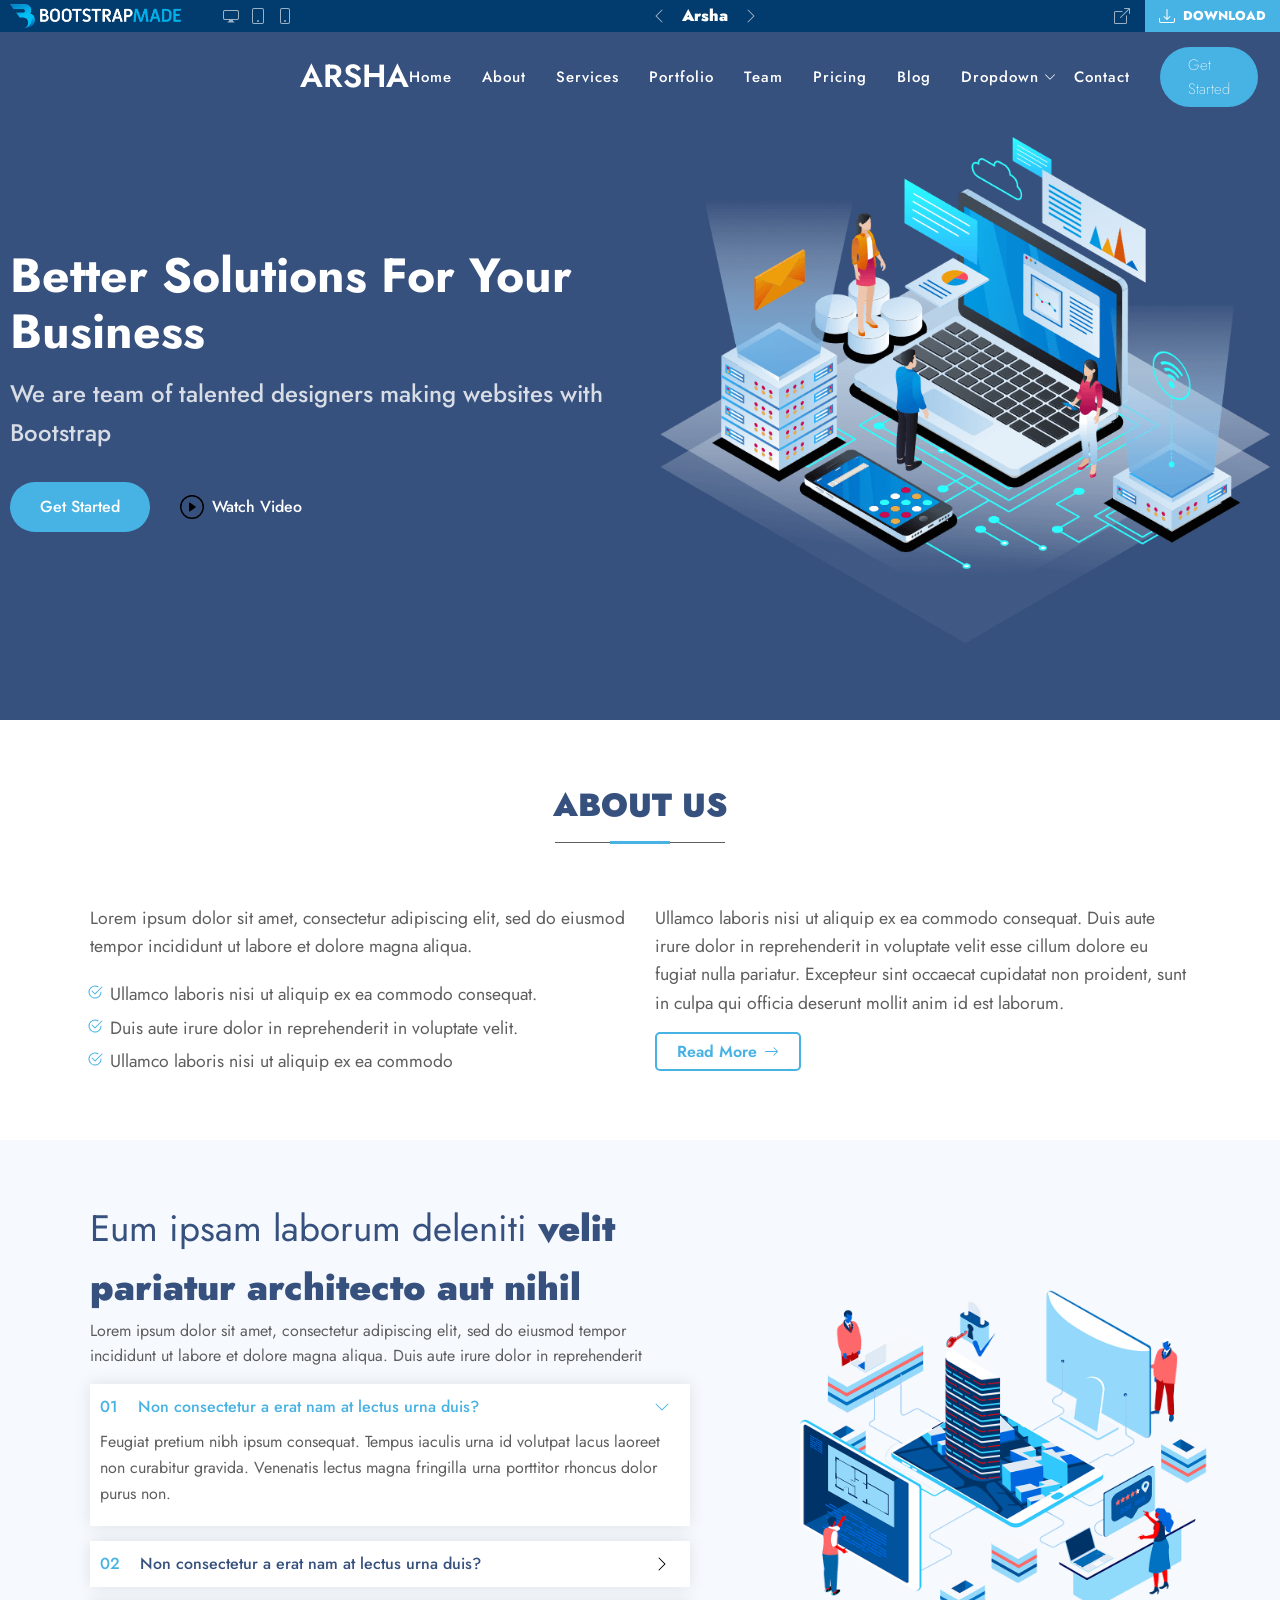
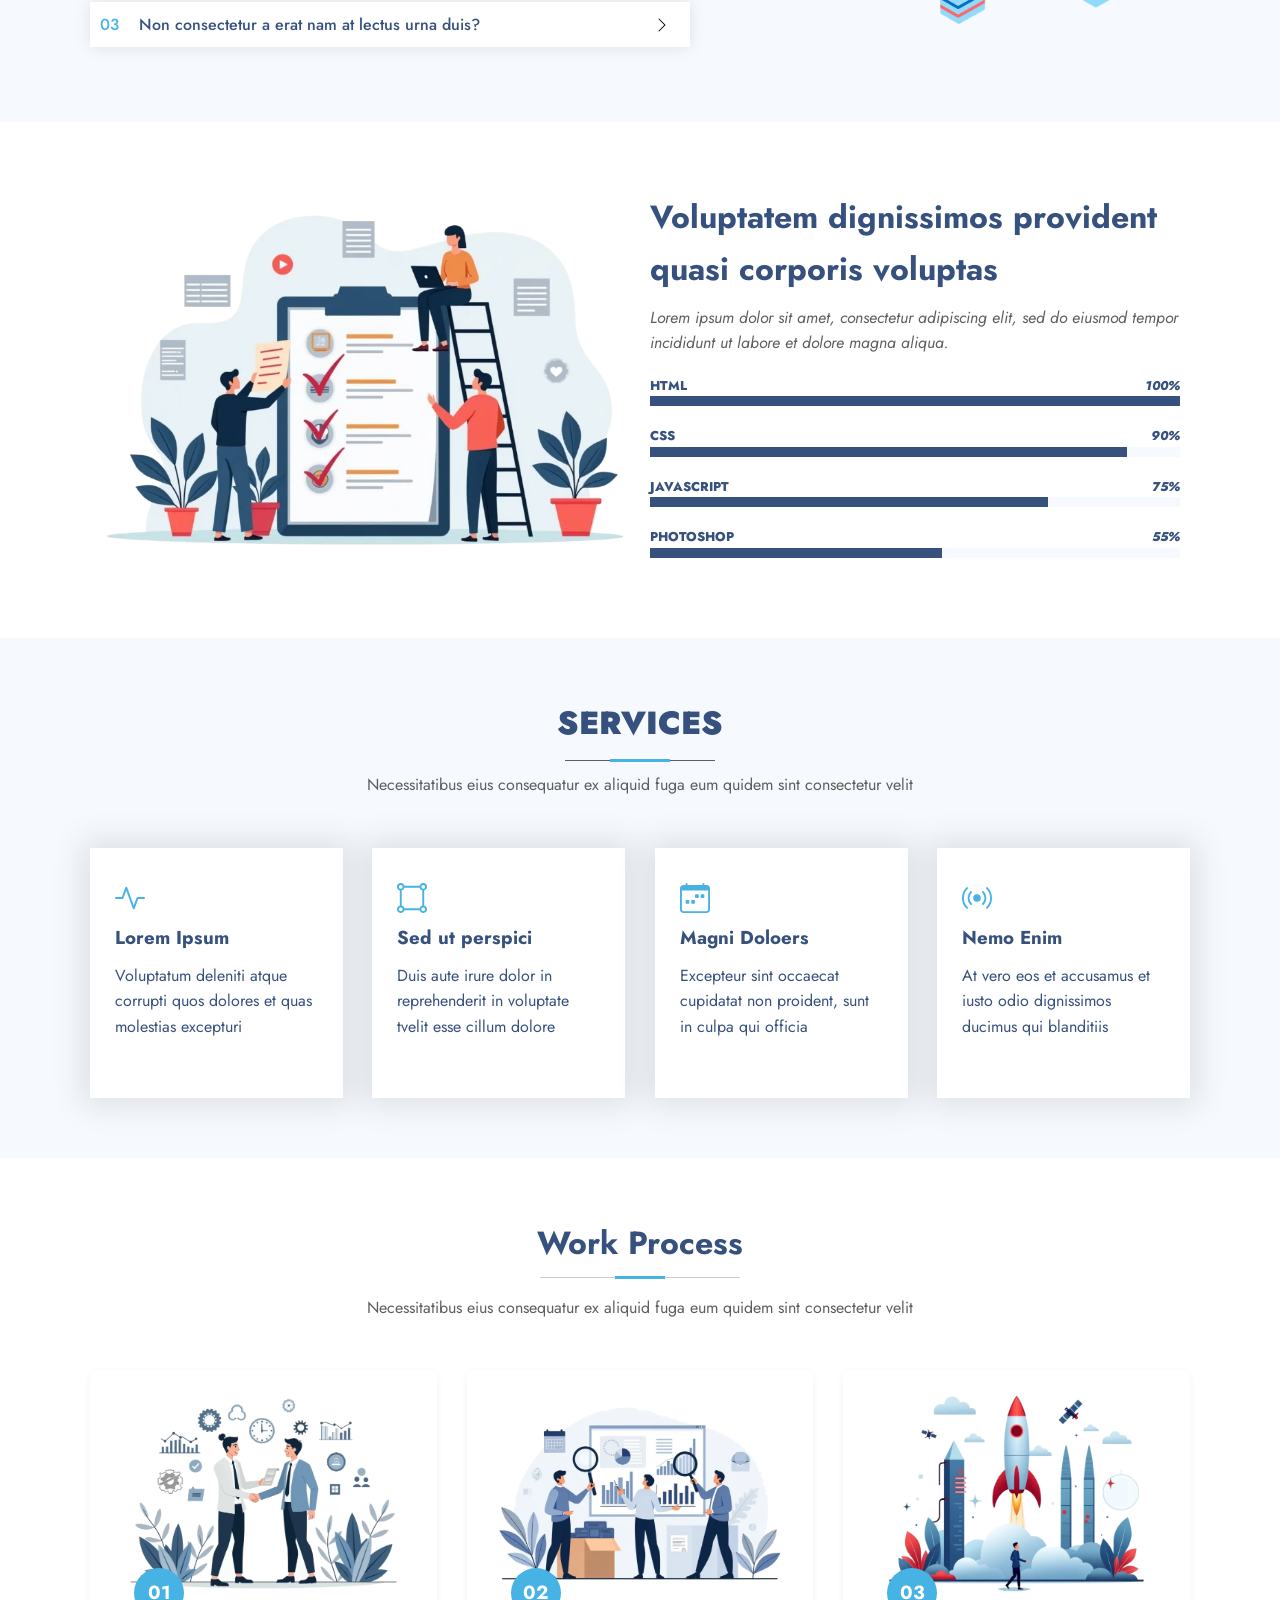
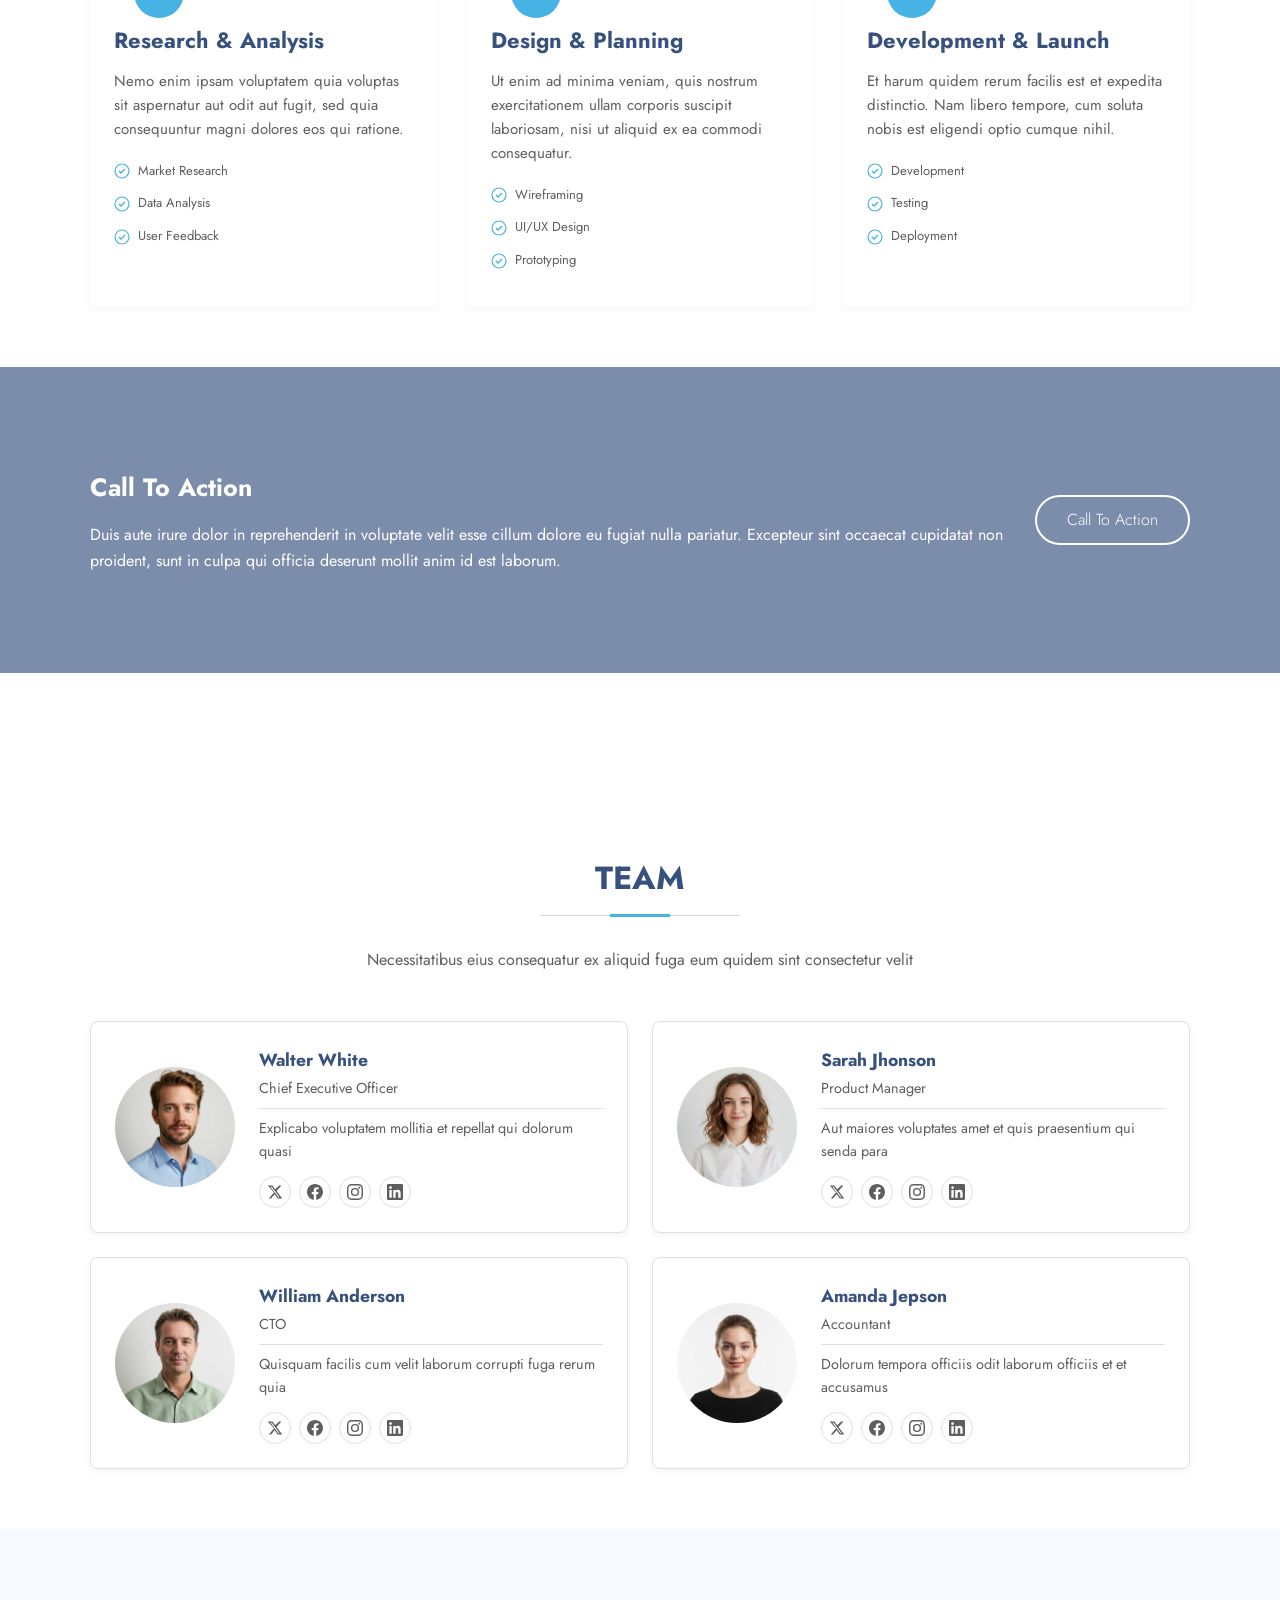
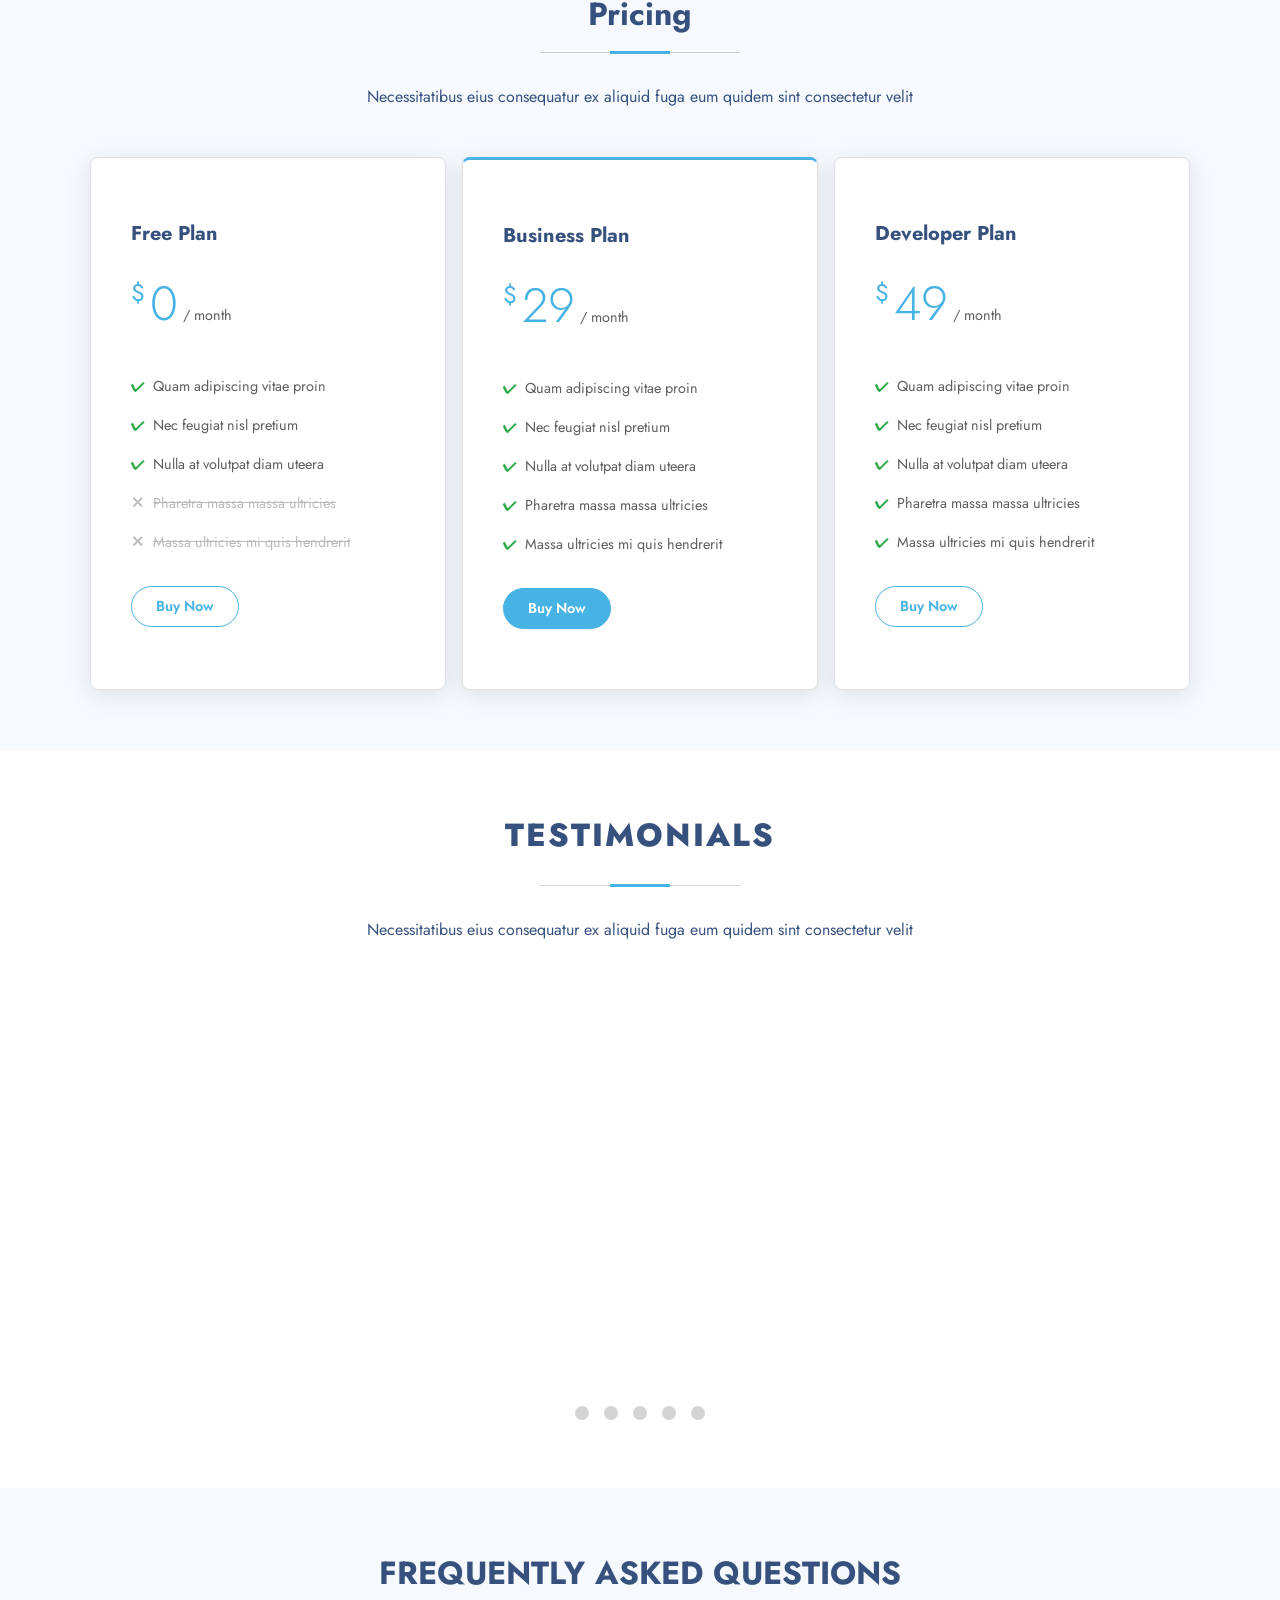
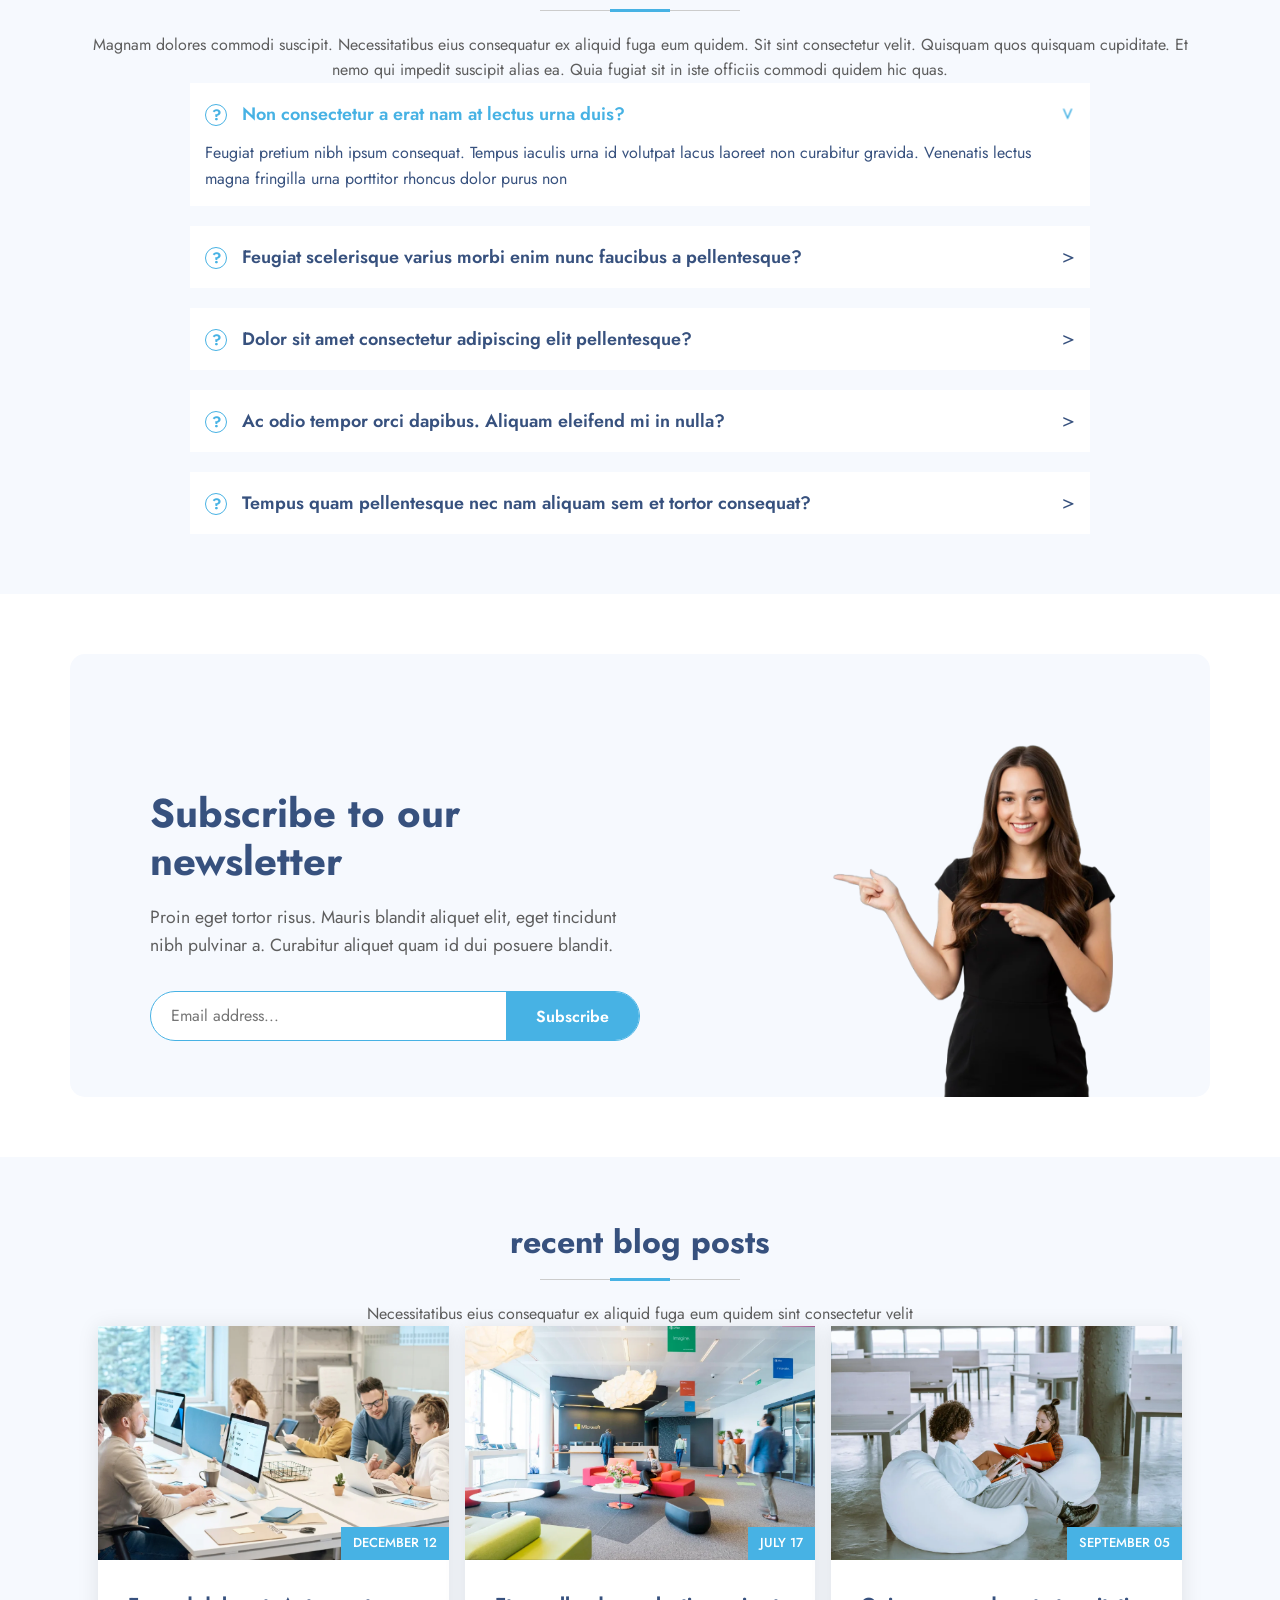
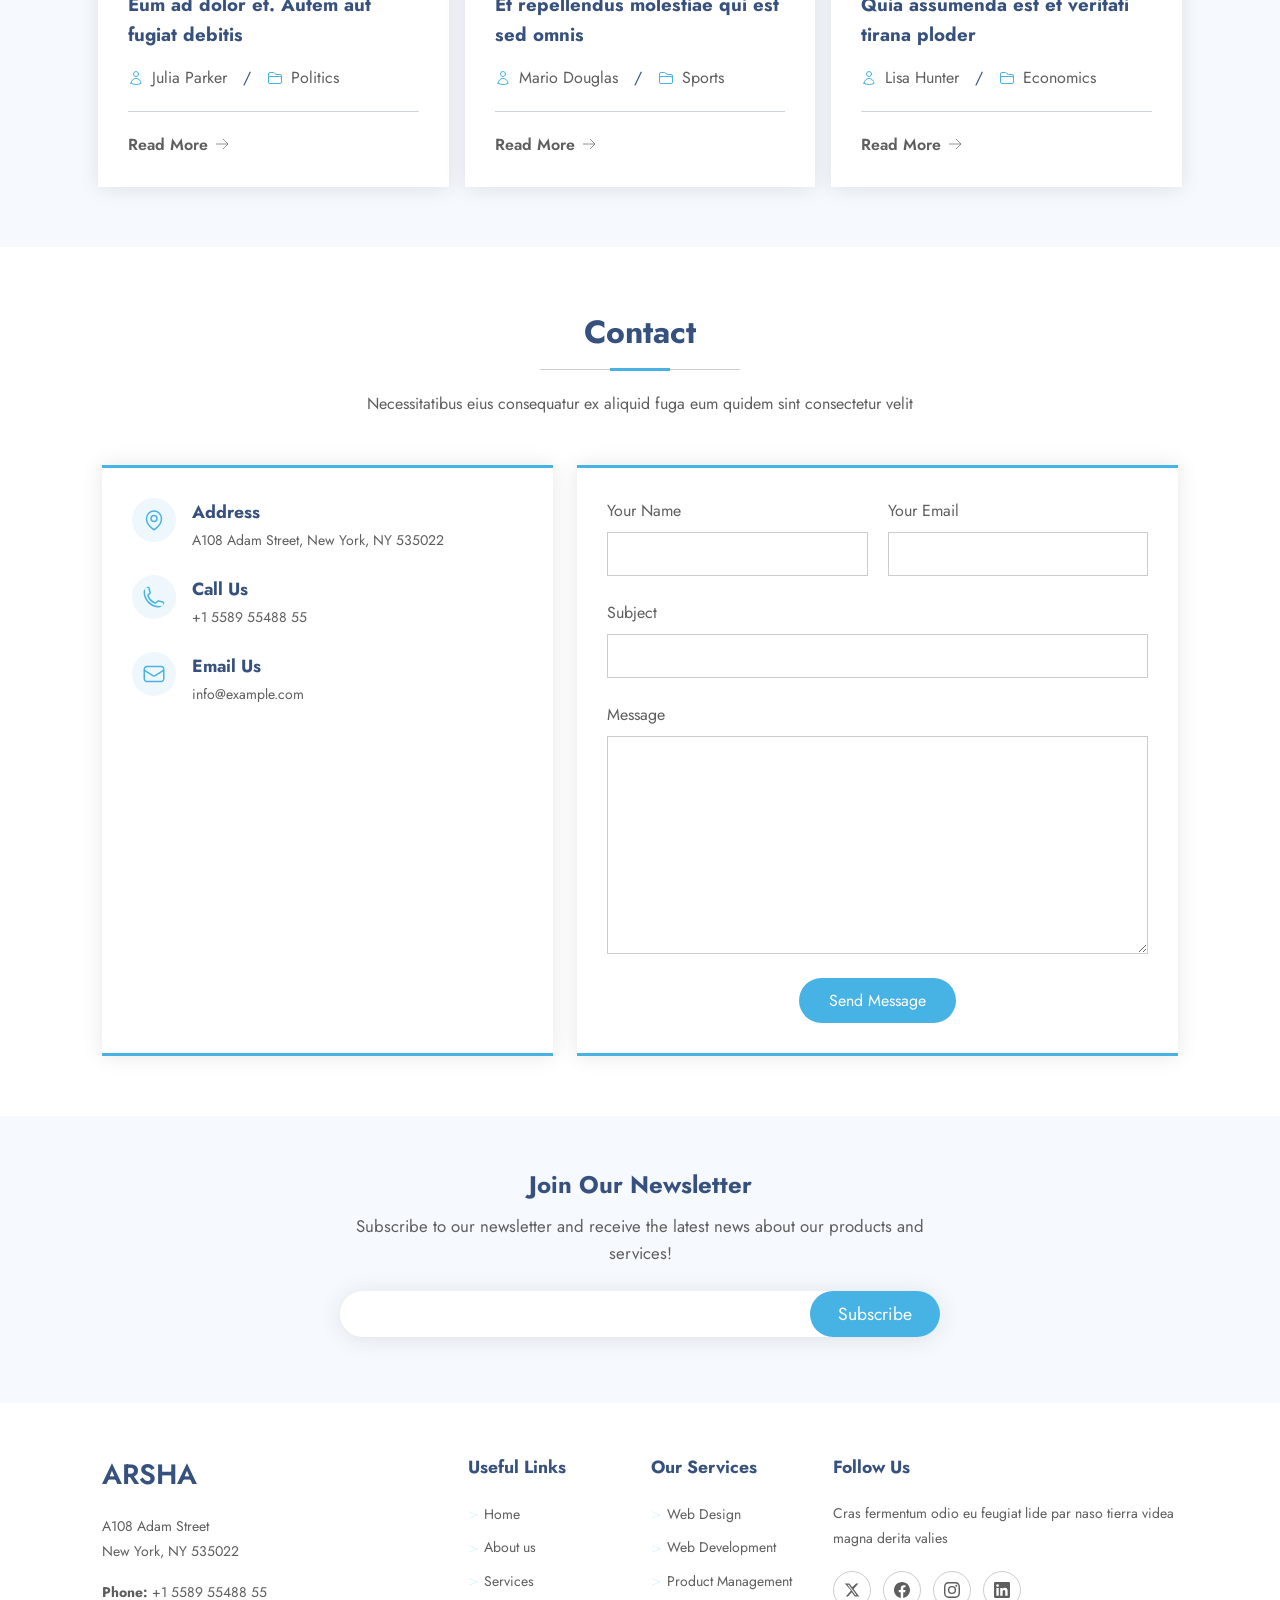
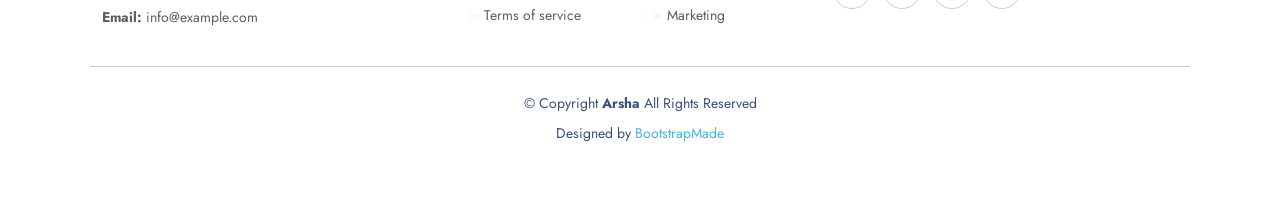
==== commit e72c2da1: "Merge branch 'develop' of https://github.com/Pirogramming-25/Piro25_Arsha_02 into feature/bomin" ====
--- a/index.html
+++ b/index.html
@@ -20,6 +20,7 @@
   <link rel="stylesheet" href="css/hero.css">
   <link rel="stylesheet" href="css/about.css">
   <link rel="stylesheet" href="css/why-us.css">
+  <link rel="stylesheet" href="css/skills.css">
   <link rel="stylesheet" href="css/services.css">
   <link rel="stylesheet" href="css/work-process.css">
   <link rel="stylesheet" href="css/cta.css">
@@ -42,6 +43,50 @@
   <header id="header">
     <div class="container">
       <!-- 로고 + 네비게이션 -->
+      <div class="demo-bar">
+        <div class="demo-left">
+          <div class="demo-logo">
+            <a href="#"><img src="images/logo.png" alt="Logo"></a>
+          </div>
+          <div class="preview-devices">
+            <ul>
+              <li class="preview-devices-desktop"><img src="images/display.svg" alt="Desktop" class="desktop-original"></li>
+              <li class="preview-devices-tablet"><img src="images/tablet.svg" alt="Tablet" class="tablet-original"></li>
+              <li class="preview-devices-mobile"><img src="images/phone.svg" alt="Mobile" class="mobile-original"></li>
+            </ul>
+          </div>
+        </div>
+        <div class="current-menu">
+          <a href="#" class="prev-menu"><img src="images/chevron-left-gray.svg" alt="Prev menu" class="prev-original">    </a>
+          <a href="#" class="cur-menu"><span>Arsha</span></a>
+          <a href="#" class="next-menu"><img src="images/chevron-right-gray.svg" alt="Next menu" class="next-original"></a>
+        </div>
+        <div class="navigate">
+          <a href="#" class="btn-share"><img src="images/share.svg" alt="Share btn" class="share-original"></a>
+          <a href="" class="btn-download"><img src="images/download-white.svg" alt="Download btn"><span>DOWNLOAD</span></a>
+        </div>
+      </div>
+      
+      <div class="nav-bar">
+        <a href="#" class="nav-logo"><h1>ARSHA</h1></a>
+        <nav class="navmenu">
+          <ul>
+            <li><a href="#">Home</a></li>
+            <li><a href="#">About</a></li>
+            <li><a href="#">Services</a></li>
+            <li><a href="#">Portfolio</a></li>
+            <li><a href="#">Team</a></li>
+            <li><a href="#">Pricing</a></li>
+            <li><a href="#">Blog</a></li>
+            <li class="dropdown"><a href="#">
+              <span>Dropdown</span>
+              <img src="images/chevron-down-white.svg" alt="Dropdown">
+            </a></li>
+            <li><a href="#">Contact</a></li>
+          </ul>
+        </nav>
+        <div class="btn-getstarted">Get Started</div>
+      </div>
     </div>
   </header>
 
@@ -51,6 +96,18 @@
   <section id="hero">
     <div class="container">
       <!-- Better Solutions For Your Business -->
+      <div class="hero-img"><img src="images/hero-img.png" alt="hero image"></div>
+      <div class="hero-letter">
+        <h1>Better Solutions For Your Business</h1>
+        <p>We are team of talented designers making websites with Bootstrap</p>
+        <div class="hero-letter-bottom">
+          <a href="#" class="hero-getstarted-btn">Get Started</a>
+          <a href="#" class="hero-watchvideo">
+            <img src="images/play-circle.svg" alt="Watch Video">
+            <span>Watch Video</span>
+          </a>
+        </div>
+      </div>
     </div>
   </section>
 
@@ -86,28 +143,148 @@
               sint occaecat cupidatat non proident, sunt in culpa qui officia
               deserunt mollit anim id est laborum.
             </p>
-            <button class="about-more">Read More <img src="./images/arrow-right.svg" alt=""> </button>
-          </div>
-
-        </div>
-      </div>
-    </section>
-
-    <!-- =========================================== -->
-    <!-- 04. WHY US / SKILLS (담당: 정현민)           -->
+            <a class="about-more" href="#">Read More <img src="./images/arrow-right.svg" alt=""> </a>
+          </div>
+
+        </div>
+      </div>
+    </section>
+
+    <!-- =========================================== -->
+    <!-- 04. WHY US (담당: 정현민)                    -->
     <!-- =========================================== -->
     <section id="why-us" class="section">
       <div class="container">
-        <!-- 01 02 03 아코디언 + 스킬바 -->
-      </div>
-    </section>
-
+        <div class="why-us-first-area">
+          <h2>Eum ipsam laborum deleniti <strong>velit pariatur architecto aut nihil</strong></h2>
+          <p>Lorem ipsum dolor sit amet, consectetur adipiscing elit, sed do eiusmod tempor incididunt 
+            ut labore et dolore magna aliqua. Duis aute irure dolor in reprehenderit</p>
+          <details class="why-us-card" open>
+            <summary class="why-us-card-name"><div class="why-us-num">01</div> Non consectetur a erat nam at lectus urna duis?
+              <span class="why-us-more"><img class="icon-default" src="./images/chevron-right.svg" alt=""><img src="./images/chevron-right-blue.svg" alt="" class="icon-active"></span>
+            </summary>
+            <p>Feugiat pretium nibh ipsum consequat. Tempus iaculis urna id volutpat lacus laoreet 
+              non curabitur gravida. Venenatis lectus magna fringilla urna porttitor rhoncus dolor purus non.
+            </p>
+          </details>
+          <details class="why-us-card">
+            <summary class="why-us-card-name"><div class="why-us-num">02</div> Non consectetur a erat nam at lectus urna duis?
+              <span class="why-us-more"><img class="icon-default" src="./images/chevron-right.svg" alt=""><img src="./images/chevron-right-blue.svg" alt="" class="icon-active"></span>
+            </summary>
+            <p>Dolor sit amet consectetur adipiscing elit pellentesque habitant morbi. Id interdum velit laoreet id donec ultrices. Fringilla phasellus faucibus scelerisque eleifend 
+              donec pretium. Est pellentesque elit ullamcorper dignissim. Mauris ultrices eros in cursus turpis massa tincidunt dui.
+            </p>
+          </details>
+          <details class="why-us-card">
+            <summary class="why-us-card-name"><div class="why-us-num">03</div> Non consectetur a erat nam at lectus urna duis?
+              <span class="why-us-more"><img class="icon-default" src="./images/chevron-right.svg" alt=""><img src="./images/chevron-right-blue.svg" alt="" class="icon-active"></span>
+            </summary>
+            <p>Eleifend mi in nulla posuere sollicitudin aliquam ultrices sagittis orci. Faucibus pulvinar elementum integer enim. Sem nulla pharetra diam sit amet nisl suscipit. 
+              Rutrum tellus pellentesque eu tincidunt. Lectus urna duis convallis convallis tellus. Urna molestie at elementum eu facilisis sed odio morbi quis
+            </p>
+          </details>
+          
+
+        </div>
+        <div class="why-us-img">
+          <img src="./images/why-us.png" alt="">
+        </div>
+      </div>
+    </section>
+    <!-- =========================================== -->
+    <!-- SKILLS (담당: 정현민)                        -->
+    <!-- =========================================== -->
+    <section id="skills" class="section">
+      <div class="container">
+        <div class="skills-img">
+          <img src="./images/skills.webp" alt="">
+        </div>
+        <div class="skills-right">
+          <h2>Voluptatem dignissimos provident quasi corporis voluptas</h2>
+          <p>Lorem ipsum dolor sit amet, consectetur adipiscing elit, sed do eiusmod tempor incididunt ut labore et dolore magna aliqua.</p>
+          <div class="skill-bar">
+            <div class="progress">
+              <span class="skill">
+                <span>HTML</span>
+                <i class="val">100%</i>
+              </span>
+              <div class="progressbar-wrap">
+                <div class="progress-bar"></div>
+              </div>
+            </div>
+            <div class="progress">
+              <span class="skill">
+                <span>CSS</span>
+                <i class="val">90%</i>
+              </span>
+              <div class="progressbar-wrap">
+                <div class="progress-bar"></div>
+              </div>
+            </div>
+            <div class="progress">
+              <span class="skill">
+                <span>JAVASCRIPT</span>
+                <i class="val">75%</i>
+              </span>
+              <div class="progressbar-wrap">
+                <div class="progress-bar"></div>
+              </div>
+            </div>
+            <div class="progress">
+              <span class="skill">
+                <span>PHOTOSHOP</span>
+                <i class="val">55%</i>
+              </span>
+              <div class="progressbar-wrap">
+                <div class="progress-bar"></div>
+              </div>
+            </div>
+          </div>
+        </div>
+      </div>
+    </section>
     <!-- =========================================== -->
     <!-- 05. SERVICES (담당: 정현민)                  -->
     <!-- =========================================== -->
     <section id="services" class="section">
       <div class="container">
-        <!-- 서비스 카드 -->
+        <div class="services-title">
+          <h2>SERVICES</h2>
+          <span class="services-first"></span>
+          <span class="services-second"></span>
+          <span class="services-third"></span>
+          <p>Necessitatibus eius consequatur ex aliquid fuga eum quidem sint consectetur velit</p>
+        </div>
+        <div class="services-cardlist">
+          <div class="services-card">
+            <a href="#" class="card-link">
+              <img src="./images/activity.svg" alt="">
+              <h3>Lorem Ipsum</h3>
+              <p>Voluptatum deleniti atque corrupti quos dolores et quas molestias excepturi</p>
+            </a>
+          </div>
+          <div class="services-card">
+            <a href="#" class="card-link">
+              <img src="./images/bounding-box-circles.svg" alt="">
+              <h3>Sed ut perspici</h3>
+              <p>Duis aute irure dolor in reprehenderit in voluptate tvelit esse cillum dolore</p>
+            </a>
+          </div>
+          <div class="services-card">
+            <a href="#" class="card-link">
+              <img src="./images/calendar-week.svg" alt="">
+              <h3>Magni Doloers</h2>
+              <p>Excepteur sint occaecat cupidatat non proident, sunt in culpa qui officia</p>
+            </a>
+          </div>
+          <div class="services-card">
+            <a href="#" class="card-link">
+              <img src="./images/broadcast.svg" alt="">
+              <h3>Nemo Enim</h3>
+              <p>At vero eos et accusamus et iusto odio dignissimos ducimus qui blanditiis</p>
+            </a>
+          </div>
+        </div>
       </div>
     </section>
 
@@ -237,7 +414,15 @@
     <!-- =========================================== -->
     <section id="cta" class="section">
       <div class="container">
-        <!-- Call To Action -->
+        <div class="cta-box">
+          <div class="cta-text"> 
+            <h3>Call To Action</h3>
+            <p>Duis aute irure dolor in reprehenderit in voluptate velit esse cillum dolore eu fugiat nulla pariatur. Excepteur sint occaecat cupidatat non proident, sunt in culpa qui officia deserunt mollit anim id est laborum.</p>
+          
+          </div>
+          <a href="#" class="cta-btn">Call To Action</a>
+        </div>
+
       </div>
     </section>
 
@@ -496,132 +681,82 @@
     <!-- =========================================== -->
     <!-- Testimonials Section -->
     <!-- Testimonials Section -->
-    <section id="testimonials" class="testimonials section">
-
-      <!-- Section Title -->
-      <div class="container section-title" data-aos="fade-up">
-        <h2>Testimonials</h2>
-        <p>Necessitatibus eius consequatur ex aliquid fuga eum quidem sint consectetur velit</p>
-      </div>
-
-      <div class="container" data-aos="fade-up" data-aos-delay="100">
-        <div class="testimonials-slider">
-
-          <div class="testimonial-item">
-            <img src="images/testimonials-1.jpg" alt="Saul Goodman">
-            <h3>Saul Goodman</h3>
-            <h4>Ceo &amp; Founder</h4>
-            <div class="stars">
-              <span>★</span><span>★</span><span>★</span><span>★</span><span>★</span>
-            </div>
-            <p><span class="quote-left">❝</span>Proin iaculis purus consequat sem cure digni ssim donec porttitora entum
-              suscipit rhoncus. Accusantium quam, ultricies eget id, aliquam eget nibh et. Maecen aliquam, risus at
-              semper.<span class="quote-right">❞</span></p>
-          </div>
-
-          <div class="testimonial-item">
-            <img src="images/testimonials-2.jpg" alt="Sara Wilsson">
-            <h3>Sara Wilsson</h3>
-            <h4>Designer</h4>
-            <div class="stars">
-              <span>★</span><span>★</span><span>★</span><span>★</span><span>★</span>
-            </div>
-            <p><span class="quote-left">❝</span>Export tempor illum tamen malis malis eram quae irure esse labore quem
-              cillum quid cillum eram malis quorum velit fore eram velit sunt aliqua noster fugiat irure amet legam anim
-              culpa.<span class="quote-right">❞</span></p>
-          </div>
-
-          <div class="testimonial-item">
-            <img src="images/testimonials-3.jpg" alt="Jena Karlis">
-            <h3>Jena Karlis</h3>
-            <h4>Store Owner</h4>
-            <div class="stars">
-              <span>★</span><span>★</span><span>★</span><span>★</span><span>★</span>
-            </div>
-            <p><span class="quote-left">❝</span>Enim nisi quem export duis labore cillum quae magna enim sint quorum
-              nulla quem veniam duis minim tempor labore quem eram duis noster aute amet eram fore quis sint minim.<span
-                class="quote-right">❞</span></p>
-          </div>
-
-          <div class="testimonial-item">
-            <img src="images/testimonials-4.jpg" alt="Matt Brandon">
-            <h3>Matt Brandon</h3>
-            <h4>Freelancer</h4>
-            <div class="stars">
-              <span>★</span><span>★</span><span>★</span><span>★</span><span>★</span>
-            </div>
-            <p><span class="quote-left">❝</span>Fugiat enim eram quae cillum dolore dolor amet nulla culpa multos export
-              minim fugiat minim velit minim dolor enim duis veniam ipsum anim magna sunt elit fore quem dolore labore
-              illum veniam.<span class="quote-right">❞</span></p>
-          </div>
-
-          <div class="testimonial-item">
-            <img src="images/testimonials-5.jpg" alt="John Larson">
-            <h3>John Larson</h3>
-            <h4>Entrepreneur</h4>
-            <div class="stars">
-              <span>★</span><span>★</span><span>★</span><span>★</span><span>★</span>
-            </div>
-            <p><span class="quote-left">❝</span>Quis quorum aliqua sint quem legam fore sunt eram irure aliqua veniam
-              tempor noster veniam enim culpa labore duis sunt culpa nulla illum cillum fugiat legam esse veniam culpa
-              fore nisi cillum quid.<span class="quote-right">❞</span></p>
-          </div>
-
-          <div class="testimonial-item">
-            <img src="images/testimonials-1.jpg" alt="Saul Goodman">
-            <h3>Saul Goodman</h3>
-            <h4>Ceo &amp; Founder</h4>
-            <div class="stars">
-              <span>★</span><span>★</span><span>★</span><span>★</span><span>★</span>
-            </div>
-            <p><span class="quote-left">❝</span>Proin iaculis purus consequat sem cure digni ssim donec porttitora entum
-              suscipit rhoncus. Accusantium quam, ultricies eget id, aliquam eget nibh et. Maecen aliquam, risus at
-              semper.<span class="quote-right">❞</span></p>
-          </div>
-
-          <div class="testimonial-item">
-            <img src="images/testimonials-2.jpg" alt="Sara Wilsson">
-            <h3>Sara Wilsson</h3>
-            <h4>Designer</h4>
-            <div class="stars">
-              <span>★</span><span>★</span><span>★</span><span>★</span><span>★</span>
-            </div>
-            <p><span class="quote-left">❝</span>Export tempor illum tamen malis malis eram quae irure esse labore quem
-              cillum quid cillum eram malis quorum velit fore eram velit sunt aliqua noster fugiat irure amet legam anim
-              culpa.<span class="quote-right">❞</span></p>
-          </div>
-
-          <div class="testimonial-item">
-            <img src="images/testimonials-3.jpg" alt="Jena Karlis">
-            <h3>Jena Karlis</h3>
-            <h4>Store Owner</h4>
-            <div class="stars">
-              <span>★</span><span>★</span><span>★</span><span>★</span><span>★</span>
-            </div>
-            <p><span class="quote-left">❝</span>Enim nisi quem export duis labore cillum quae magna enim sint quorum
-              nulla quem veniam duis minim tempor labore quem eram duis noster aute amet eram fore quis sint minim.<span
-                class="quote-right">❞</span></p>
-          </div>
-
-        </div>
-
-        <!-- 점 네비게이터 (슬라이더 밖) -->
-        <div class="testimonials-dots">
-          <span class="dot"></span>
-          <span class="dot"></span>
-          <span class="dot"></span>
-          <span class="dot"></span>
-          <span class="dot"></span>
-          <span class="dot"></span>
-          <span class="dot"></span>
-          <span class="dot"></span>
-        </div>
-
-      </div>
-
-    </section>
-    <!-- End Testimonials Section -->
-    <!-- End Testimonials Section -->
+<section id="testimonials" class="testimonials section">
+
+  <!-- Section Title -->
+  <div class="container section-title" data-aos="fade-up">
+    <h2>Testimonials</h2>
+    <p>Necessitatibus eius consequatur ex aliquid fuga eum quidem sint consectetur velit</p>
+  </div>
+
+  <div class="container" data-aos="fade-up" data-aos-delay="100">
+    <div class="testimonials-slider">
+
+      <div class="testimonial-item">
+        <img src="images/testimonials-1.jpg" alt="Saul Goodman">
+        <h3>Saul Goodman</h3>
+        <h4>Ceo &amp; Founder</h4>
+        <div class="stars">
+          <span>★</span><span>★</span><span>★</span><span>★</span><span>★</span>
+        </div>
+        <p><span class="quote-left">❝</span>Proin iaculis purus consequat sem cure digni ssim donec porttitora entum suscipit rhoncus. Accusantium quam, ultricies eget id, aliquam eget nibh et. Maecen aliquam, risus at semper.<span class="quote-right">❞</span></p>
+      </div>
+
+      <div class="testimonial-item">
+        <img src="images/testimonials-2.jpg" alt="Sara Wilsson">
+        <h3>Sara Wilsson</h3>
+        <h4>Designer</h4>
+        <div class="stars">
+          <span>★</span><span>★</span><span>★</span><span>★</span><span>★</span>
+        </div>
+        <p><span class="quote-left">❝</span>Export tempor illum tamen malis malis eram quae irure esse labore quem cillum quid cillum eram malis quorum velit fore eram velit sunt aliqua noster fugiat irure amet legam anim culpa.<span class="quote-right">❞</span></p>
+      </div>
+
+      <div class="testimonial-item">
+        <img src="images/testimonials-3.jpg" alt="Jena Karlis">
+        <h3>Jena Karlis</h3>
+        <h4>Store Owner</h4>
+        <div class="stars">
+          <span>★</span><span>★</span><span>★</span><span>★</span><span>★</span>
+        </div>
+        <p><span class="quote-left">❝</span>Enim nisi quem export duis labore cillum quae magna enim sint quorum nulla quem veniam duis minim tempor labore quem eram duis noster aute amet eram fore quis sint minim.<span class="quote-right">❞</span></p>
+      </div>
+
+      <div class="testimonial-item">
+        <img src="images/testimonials-4.jpg" alt="Matt Brandon">
+        <h3>Matt Brandon</h3>
+        <h4>Freelancer</h4>
+        <div class="stars">
+          <span>★</span><span>★</span><span>★</span><span>★</span><span>★</span>
+        </div>
+        <p><span class="quote-left">❝</span>Fugiat enim eram quae cillum dolore dolor amet nulla culpa multos export minim fugiat minim velit minim dolor enim duis veniam ipsum anim magna sunt elit fore quem dolore labore illum veniam.<span class="quote-right">❞</span></p>
+      </div>
+
+      <div class="testimonial-item">
+        <img src="images/testimonials-5.jpg" alt="John Larson">
+        <h3>John Larson</h3>
+        <h4>Entrepreneur</h4>
+        <div class="stars">
+          <span>★</span><span>★</span><span>★</span><span>★</span><span>★</span>
+        </div>
+        <p><span class="quote-left">❝</span>Quis quorum aliqua sint quem legam fore sunt eram irure aliqua veniam tempor noster veniam enim culpa labore duis sunt culpa nulla illum cillum fugiat legam esse veniam culpa fore nisi cillum quid.<span class="quote-right">❞</span></p>
+      </div>
+
+    </div>
+
+    <!-- 점 네비게이터 (슬라이더 밖) -->
+    <div class="testimonials-dots">
+      <span class="dot"></span>
+      <span class="dot"></span>
+      <span class="dot"></span>
+      <span class="dot"></span>
+      <span class="dot"></span>
+    </div>
+
+  </div>
+
+</section>
+<!-- End Testimonials Section -->
 
     <!-- =========================================== -->
     <!-- 12. FAQ (담당: 강보민)                       -->
--- a/css/header.css
+++ b/css/header.css
@@ -131,8 +131,6 @@
 
 #header .preview-devices ul li img {
   padding: 2px;
-  
-  
 }
 
 .preview-devices ul li:hover {
@@ -207,7 +205,6 @@
 #header .navigate a img {
   filter: brightness(0) saturate(100%) invert(72%) sepia(17%) saturate(372%) hue-rotate(166deg) brightness(94%) contrast(91%);
 }
-
 
 /* 마우스 올렸을 때(hover) */
 #header .share-original:hover {
--- a/css/hero.css
+++ b/css/hero.css
@@ -47,11 +47,10 @@
   }
   
   .hero-letter p {
-    font-size: 22px;
+    font-size: 24px;
     color: rgba(255, 255, 255, 0.8);
     margin-bottom: 30px;
     font-weight: 500;
-    line-height: 1.3;
   }
   
   /* 하단 버튼 영역 */
@@ -89,15 +88,13 @@
   }
   
   .hero-watchvideo:hover {
-    color: var(--accent);
+    color: #47b2e4;
   }
   
   .hero-watchvideo img {
-    width: 26px;
-    height: 26px;
-    filter: brightness(0) saturate(100%) invert(100%) sepia(1%) saturate(7495%) hue-rotate(271deg) brightness(100%) contrast(106%);
+    width: 24px;
+    height: 24px;
   }
-  
   
   /* 이미지 영역 */
   .hero-img {
@@ -119,91 +116,6 @@
       transform: translateY(0);
     }
     100% {
-      transform: translateY(-15spx);
-    } 
-  }
-
-
-
-
-
-
-/* --- Clients Section --- */
-#clients {
-    padding: 30px 0;
-    background: #f3f5fa;
-    display: flex;
-    justify-content: center; /* 화면 중앙 정렬 */
-    align-items: center;
-    width: 100%;
-    overflow: hidden;
-  }
-  
-  .swiper {
-    display: flex;
-    width: 1320px;
-    overflow: hidden;
-    position: relative;
-  }
-  
-  .swiper-wrapper {
-    display: flex;
-    align-items: center;
-    gap: 24px; 
-
-    animation: step-ticker 28s ease-in-out infinite;
-  }
-  
-  .swiper-slide {
-    width: 196px; 
-    flex-shrink: 0;
-    display: flex;
-    justify-content: center;
-    align-items: center;
-  }
-  
-  .swiper-slide img {
-    width: 100%;
-    height: auto;
-    max-height: 40px;
-    object-fit: contain;
-    opacity: 0.6;
-    transition: all 0.3s ease;
-  }
-  
-  @keyframes step-ticker {
-    /* 1번째 로고 세트 노출 및 대기 (0% ~ 11%) */
-    0%, 11% { transform: translateX(0); }
-    
-    /* 2번째 로고로 이동 (-220px) 후 대기 */
-    12.5%, 23.5% { transform: translateX(-220px); }
-    
-    /* 3번째 로고로 이동 (-440px) 후 대기 */
-    25%, 36% { transform: translateX(-440px); }
-    
-    /* 4번째 로고로 이동 (-660px) 후 대기 */
-    37.5%, 48.5% { transform: translateX(-660px); }
-    
-    /* 5번째 로고로 이동 (-880px) 후 대기 */
-    50%, 61% { transform: translateX(-880px); }
-    
-    /* 6번째 로고로 이동 (-1100px) 후 대기 */
-    62.5%, 73.5% { transform: translateX(-1100px); }
-    
-    /* 7번째 로고로 이동 (-1320px) 후 대기 */
-    75%, 86% { transform: translateX(-1320px); }
-    
-    /* 8번째 로고로 이동 (-1540px) 후 대기 */
-    87.5%, 98.5% { transform: translateX(-1540px); }
-    
-    /* 원본 8개가 끝나고 (-1760px) 리셋 */
-    100% { transform: translateX(-1760px); }
-  }
-  
-  /* 마우스 올렸을 때 */
-  .swiper-slide img:hover {
-    transform: scale(1.1);
-    opacity: 1;
-
-  }
-  
+      transform: translateY(-10px);
+    }
+  }
--- a/css/skills.css
+++ b/css/skills.css
@@ -0,0 +1,90 @@
+#skills{}
+#skills .container{
+  display: flex;
+  align-items: center;
+  animation: fadeUp 0.8s ease;
+}
+#skills .container .skills-img{
+  width: 50%;
+}
+#skills .container .skills-img img{
+  width: 100%;
+}
+#skills .container .skills-right{
+  width: 50%;
+}
+#skills .container .skills-right h2{
+  font-size: 2rem;
+  margin: 10px;
+}
+#skills .container .skills-right p{
+  margin: 10px;
+  color: var(--gray);
+  font-style: italic;
+}
+#skills .container .skills-right .skill-bar{
+  margin: 10px 10px;
+}
+#skills .container .skills-right .skill-bar .progress{
+  margin: 20px 0;
+}
+#skills .container .skills-right .skill-bar .progress .skill{
+  display: flex;
+  justify-content: space-between;
+}
+#skills .container .skills-right .skill-bar .progress .skill span,
+#skills .container .skills-right .skill-bar .progress .skill i{
+  font-weight: 800;
+  font-size: 0.8rem;
+}
+#skills .container .skills-right .skill-bar .progress .progressbar-wrap{
+  width: 100%;
+  height: 10px;
+  background-color: var(--bg-light);
+}
+#skills .container .skills-right .skill-bar .progress .progressbar-wrap .progress-bar{
+  background-color: var(--dark);
+  transform-origin: left;
+  animation: progress-fill 2s ease both;
+}
+#skills .container .skills-right .skill-bar .progress:nth-child(1) .progressbar-wrap .progress-bar{
+  height: 100%;
+  width: 100%;
+}
+#skills .container .skills-right .skill-bar .progress:nth-child(2) .progressbar-wrap .progress-bar{
+  height: 100%;
+  width: 90%;
+}
+#skills .container .skills-right .skill-bar .progress:nth-child(3) .progressbar-wrap .progress-bar{
+  height: 100%;
+  width: 75%;
+}
+#skills .container .skills-right .skill-bar .progress:nth-child(4) .progressbar-wrap .progress-bar{
+  height: 100%;
+  width: 55%;
+}
+@keyframes fadeUp {
+  from {
+    opacity: 0;
+    transform: translateY(30px);
+  }
+  to {
+    opacity: 1;
+    transform: translateY(0);
+  }
+}
+/* progress bar 로딩 애니메이션*/
+@keyframes progress-fill{
+  from{
+    transform: scaleX(0);
+  }
+  to{
+    transform: scaleX(1);
+  }
+}
+/* 태블릿 사이즈에서 배치 vertical*/
+@media(max-width: 1024px) {
+  #skills .container{
+    flex-direction: column;
+  }
+}
--- a/css/contact.css
+++ b/css/contact.css
@@ -216,7 +216,7 @@
     #contact .container .row {
         flex-direction: column;
         gap: 1.5rem;
-=    }
+    }
 
     #contact .container .contact-info,
     #contact .container .contact-form {
--- a/css/footer.css
+++ b/css/footer.css
@@ -70,7 +70,7 @@
 }
 
 #footer .footer-newsletter .join-form input[type="submit"]:hover{
-    background-color: color-mix(in srgb, var(--accent), black 10%);
+    background-color: color-mix(in srgb, var(--accent), white 20%);
 }
 
 #footer .footer-top{
@@ -191,14 +191,13 @@
     height: 38px;
     border-radius: 50%;
     border: 1px solid var(--gray-light);
-    color: var(--dark);
-    transition: background-color 0.3s ease, color 0.3s ease, border-color 0.3s ease;
+    color: var(--gray);
+    transition: color 0.3s ease, border-color 0.3s ease;
 }
 
 #footer .footer-top .social-links a:hover{
-    background-color: var(--accent);
     border-color: var(--accent);
-    color: var(--white);
+    color: var(--accent);
 }
 
 #footer .copyright{
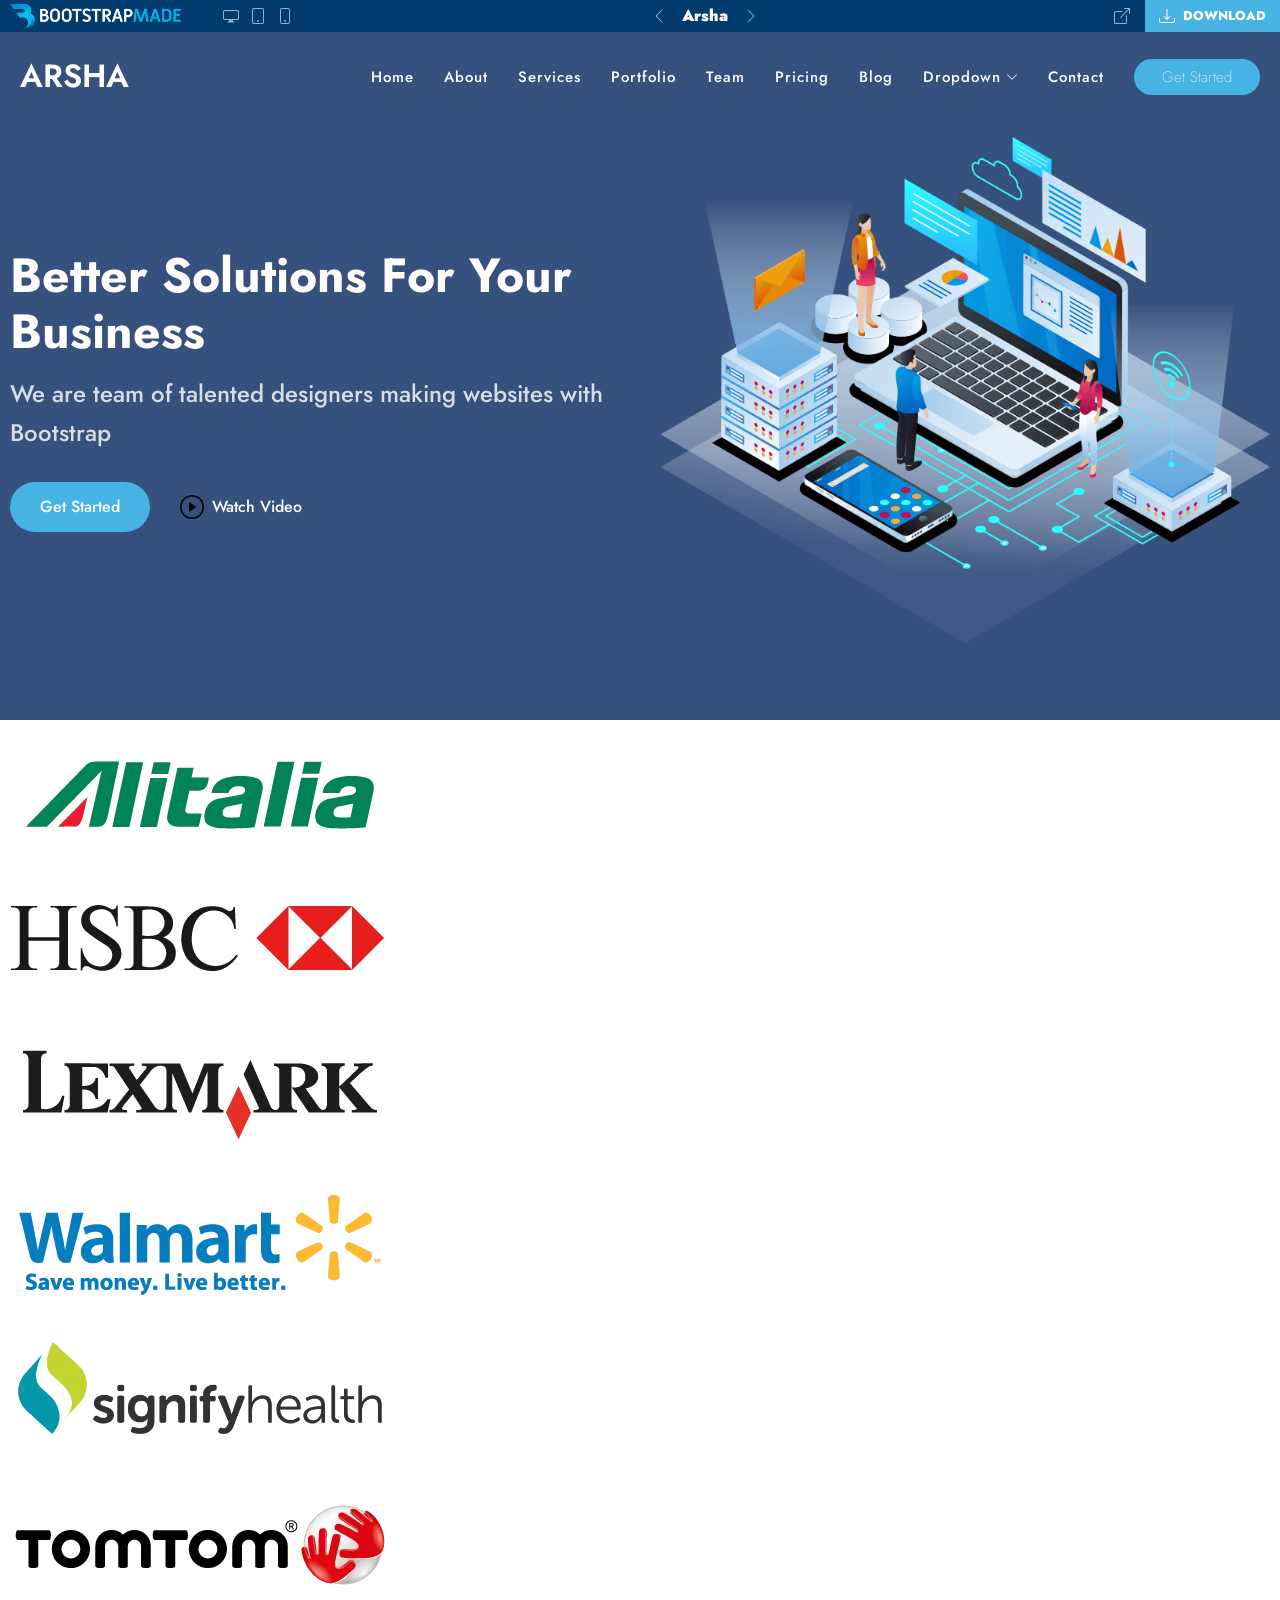
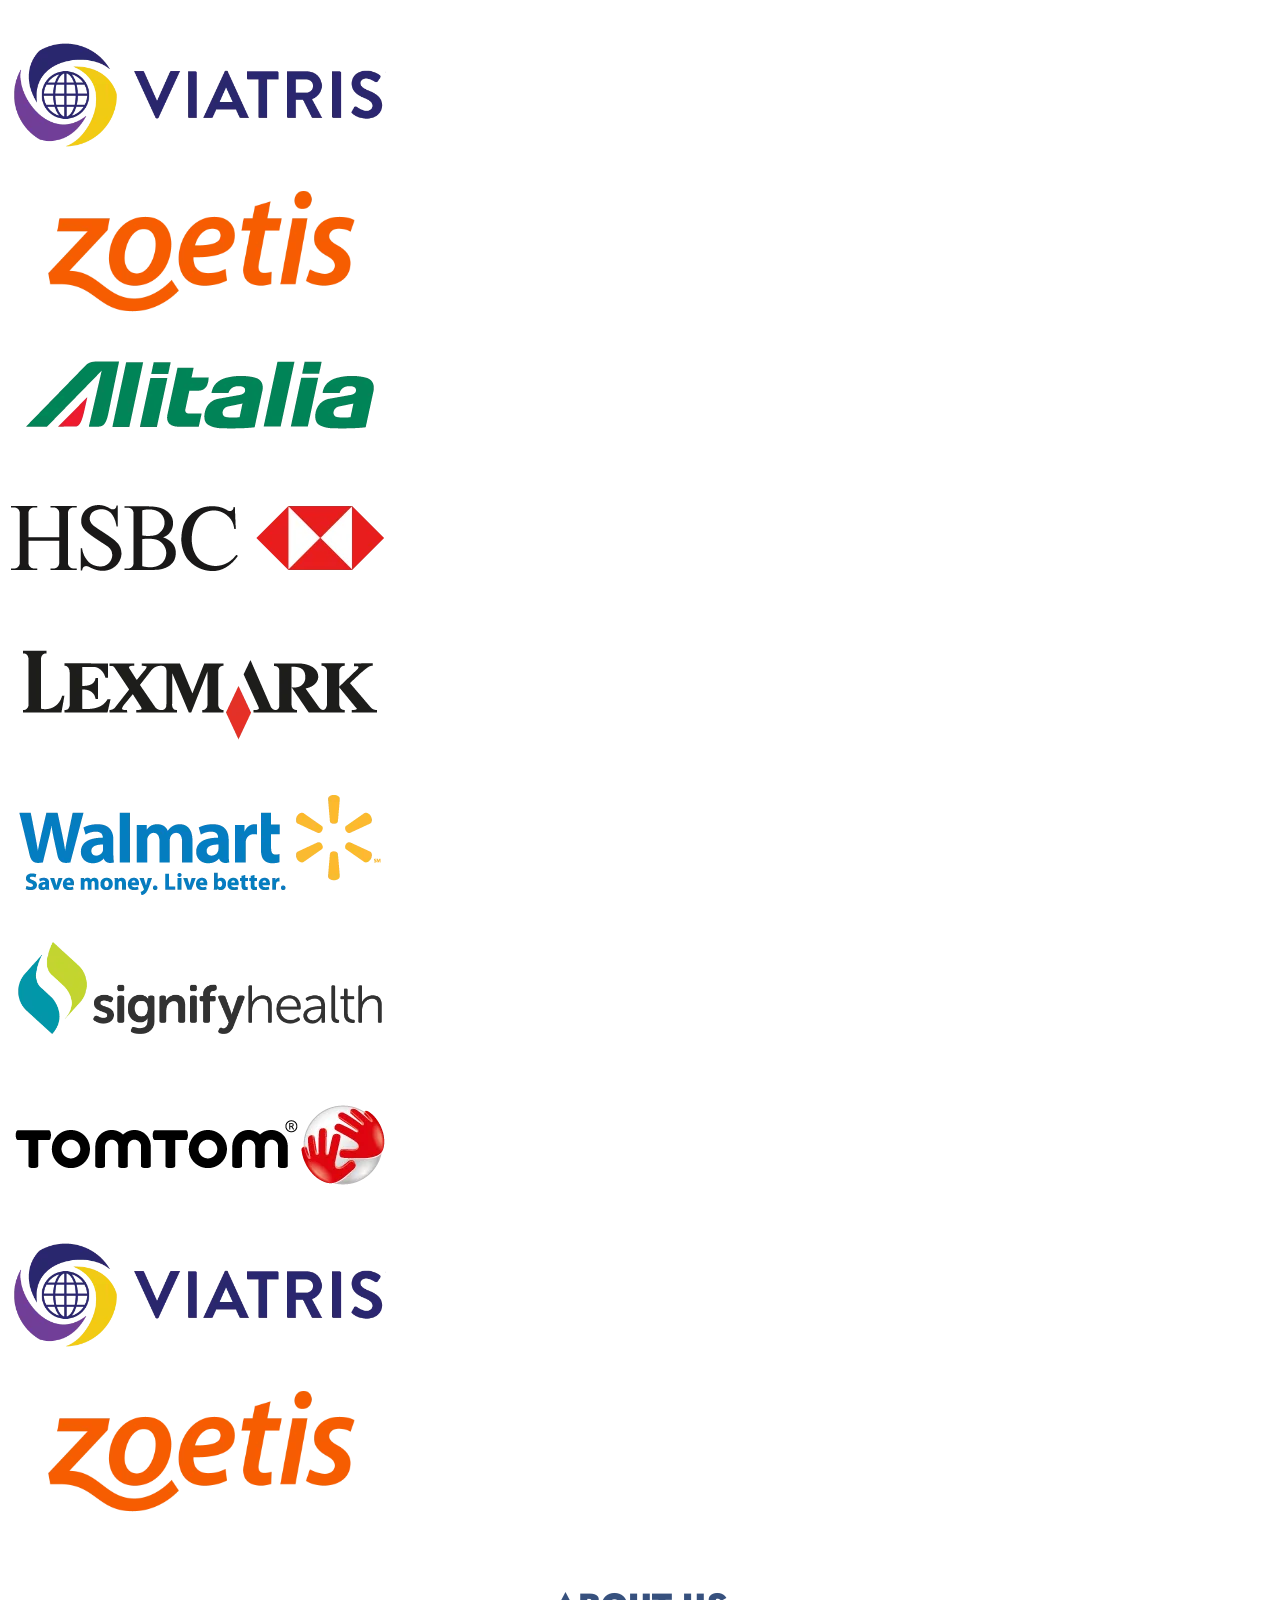
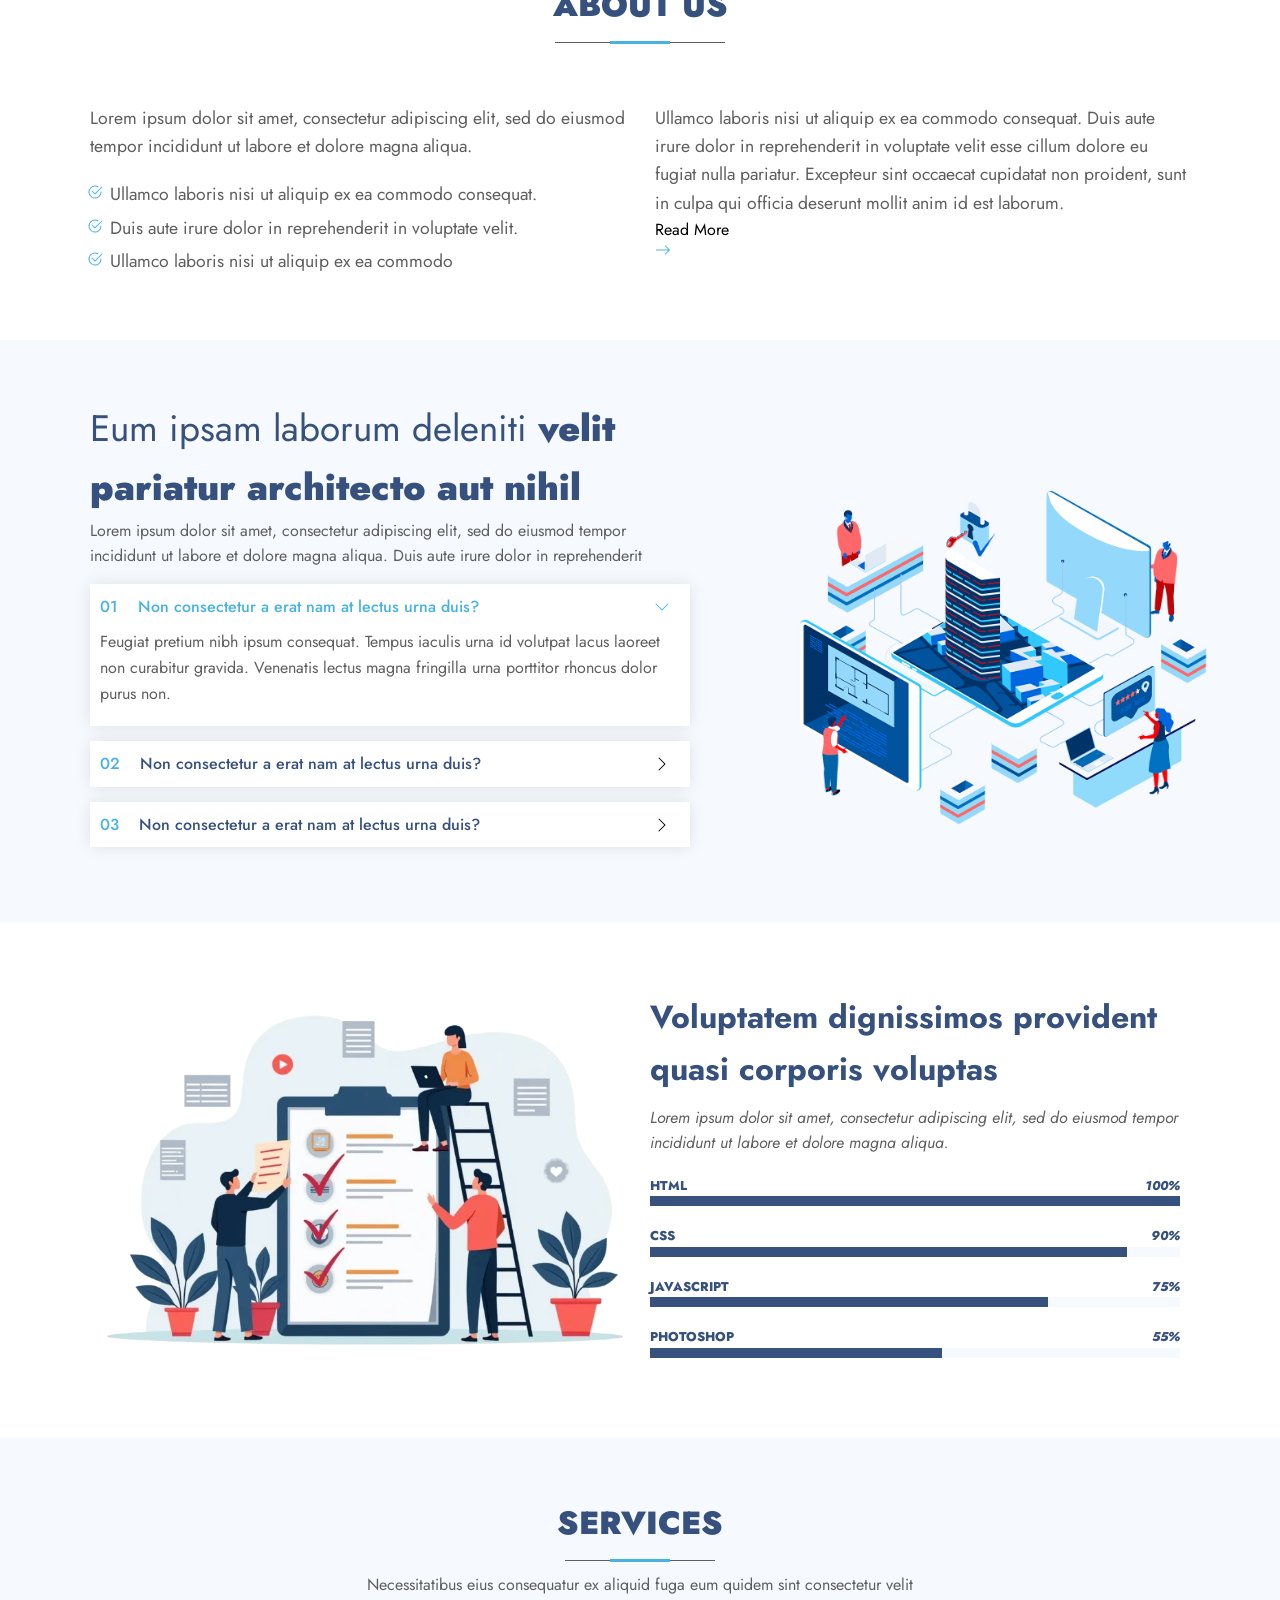
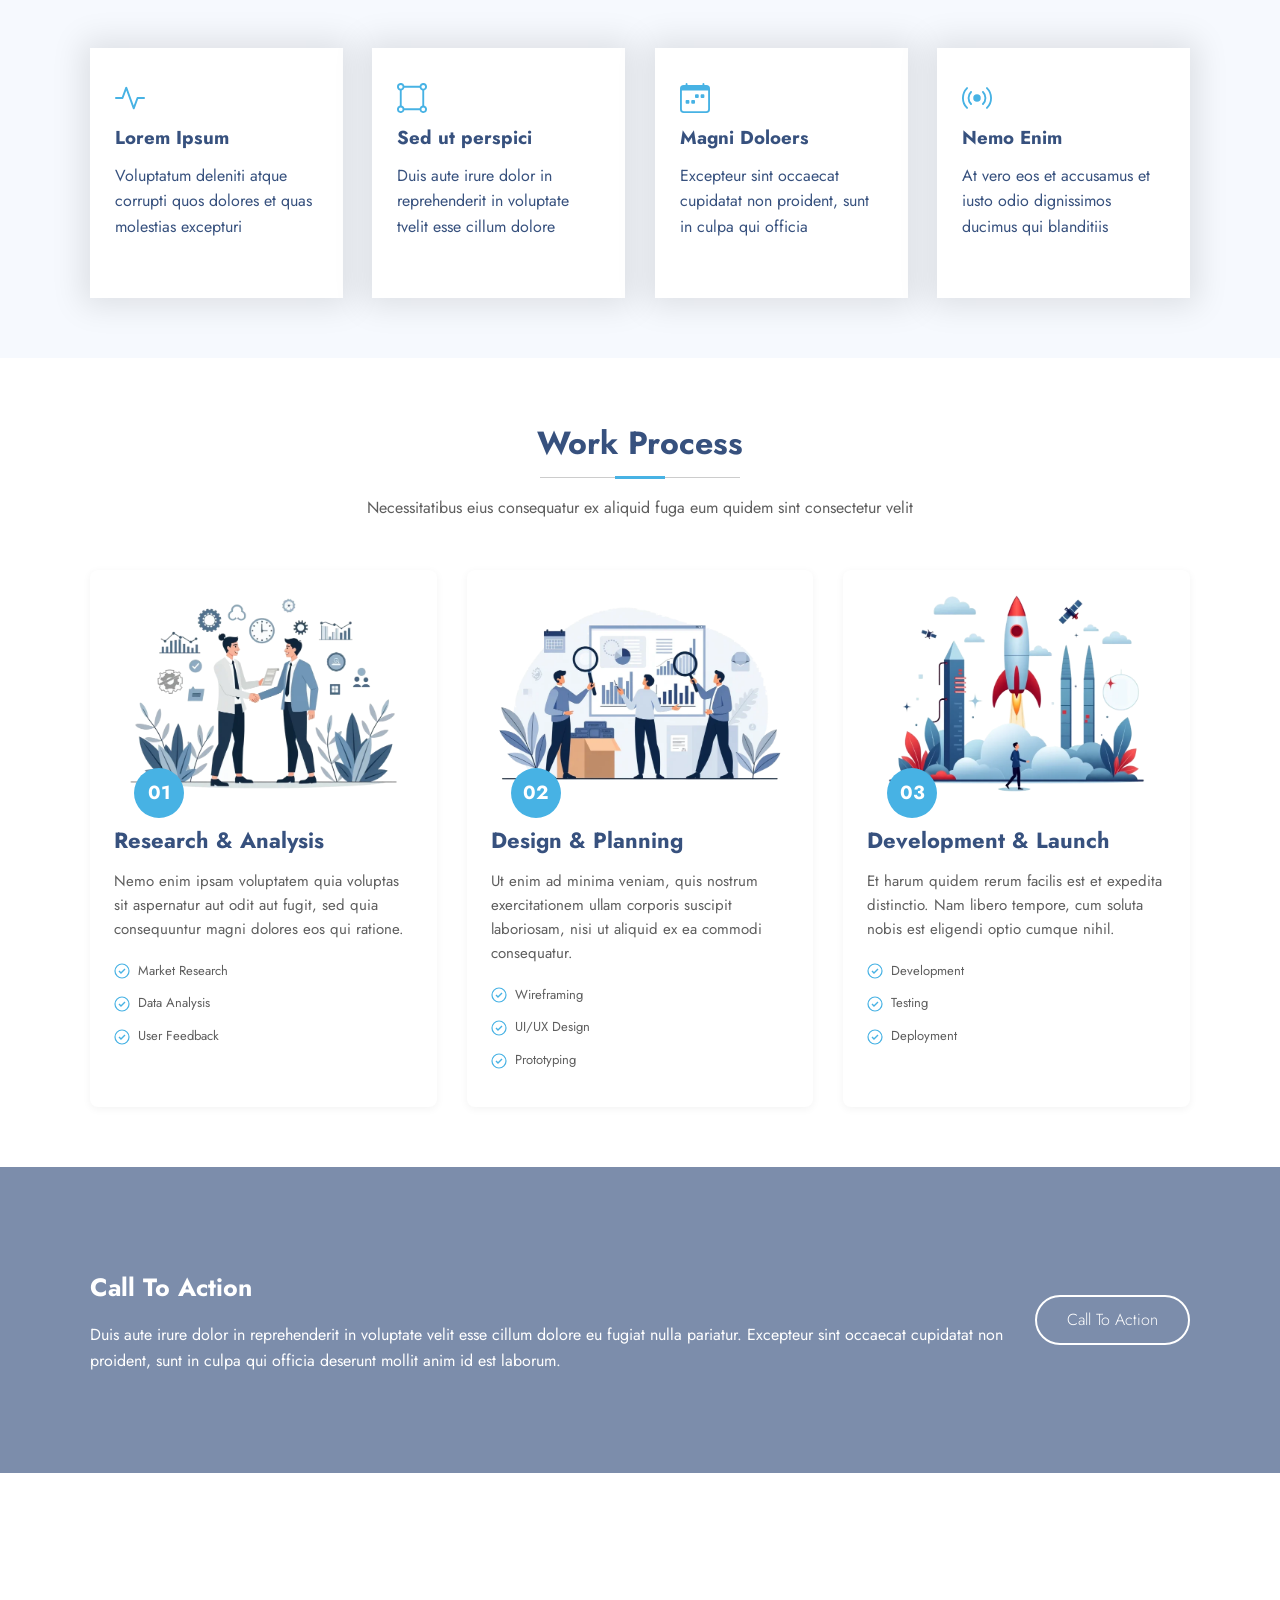
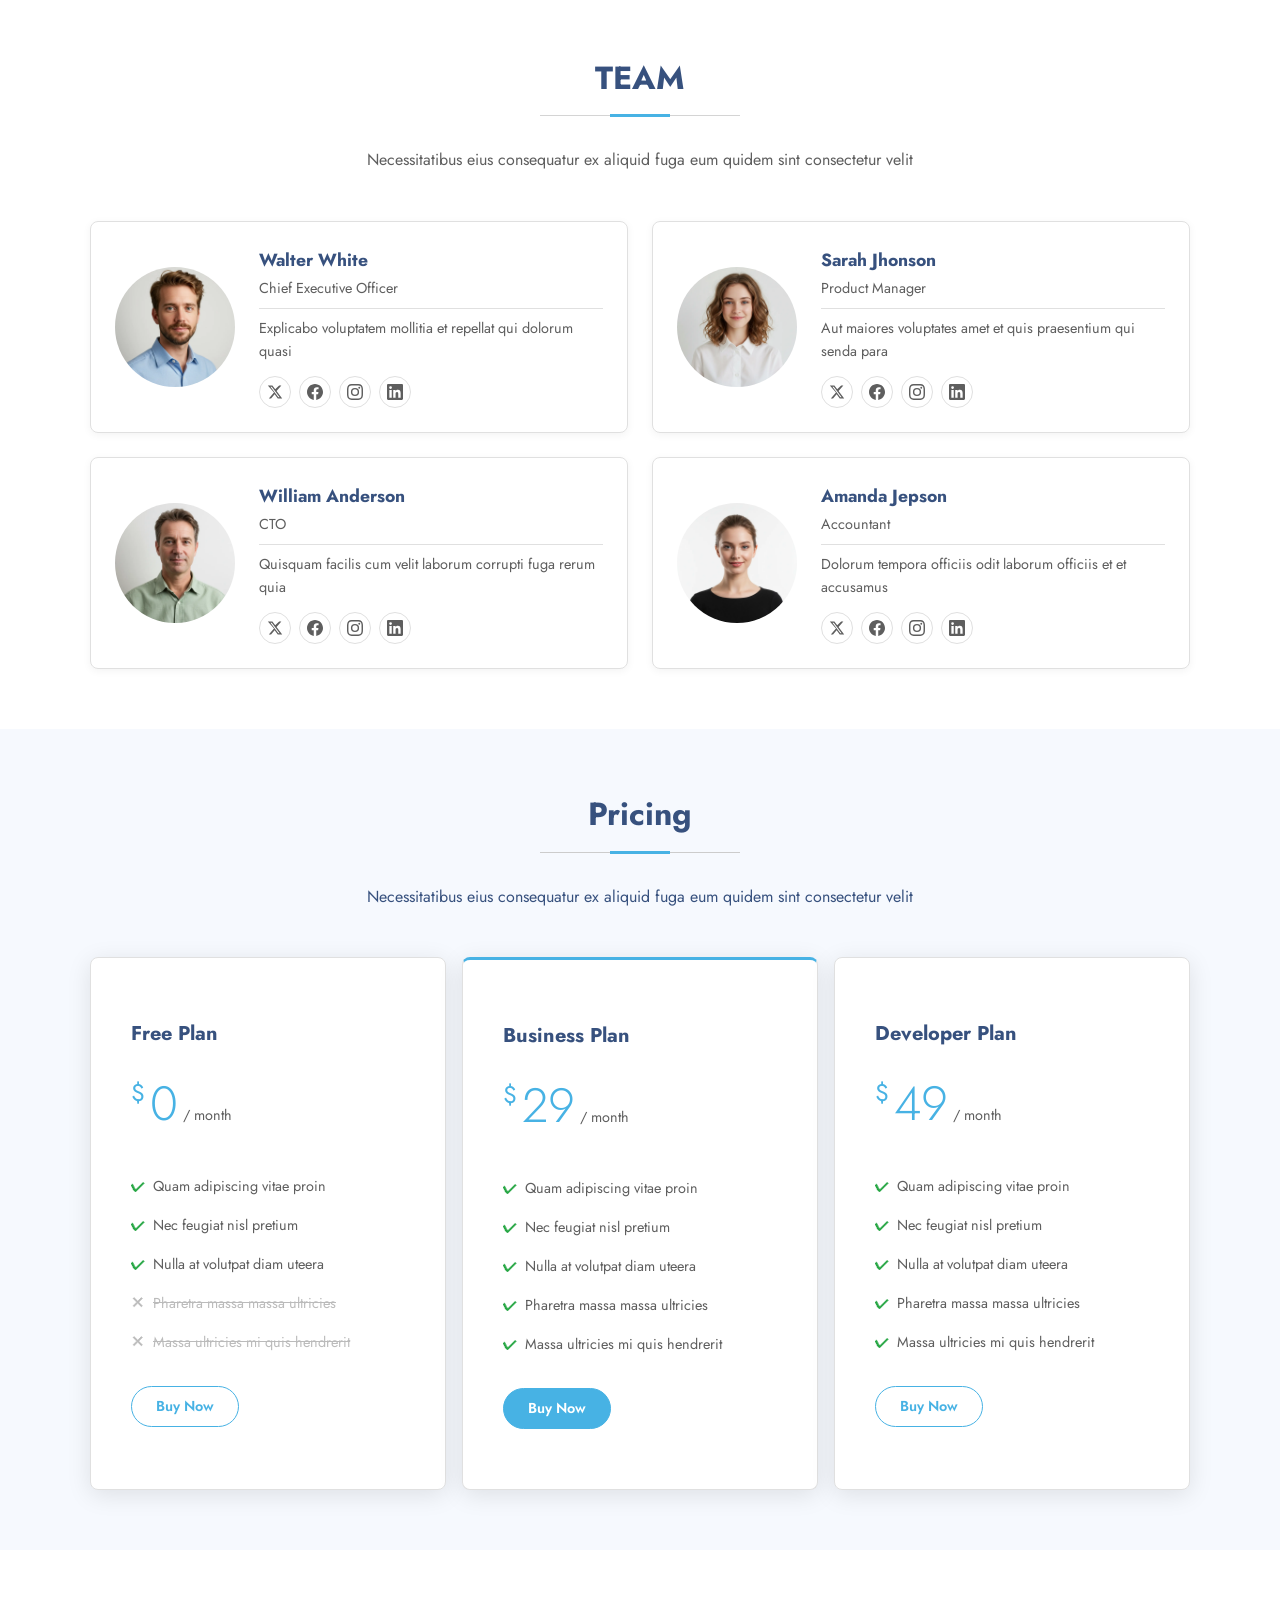
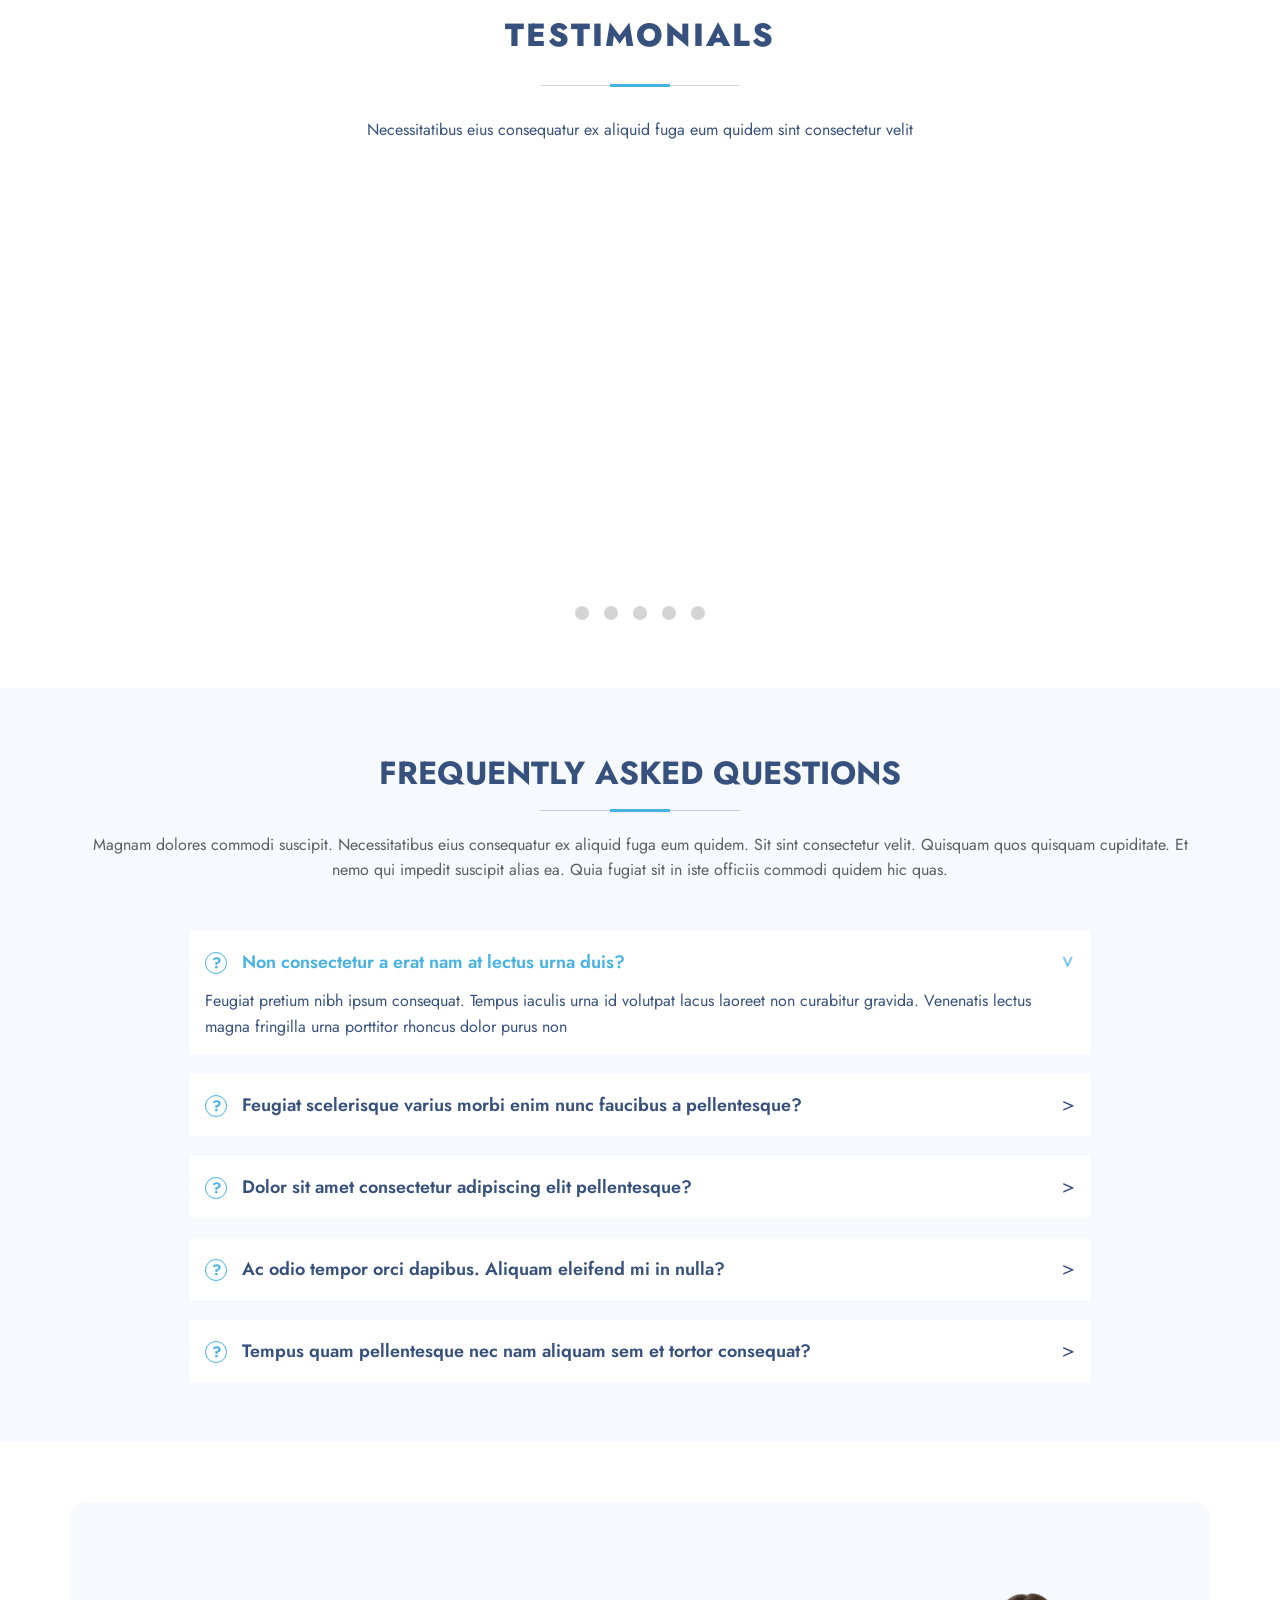
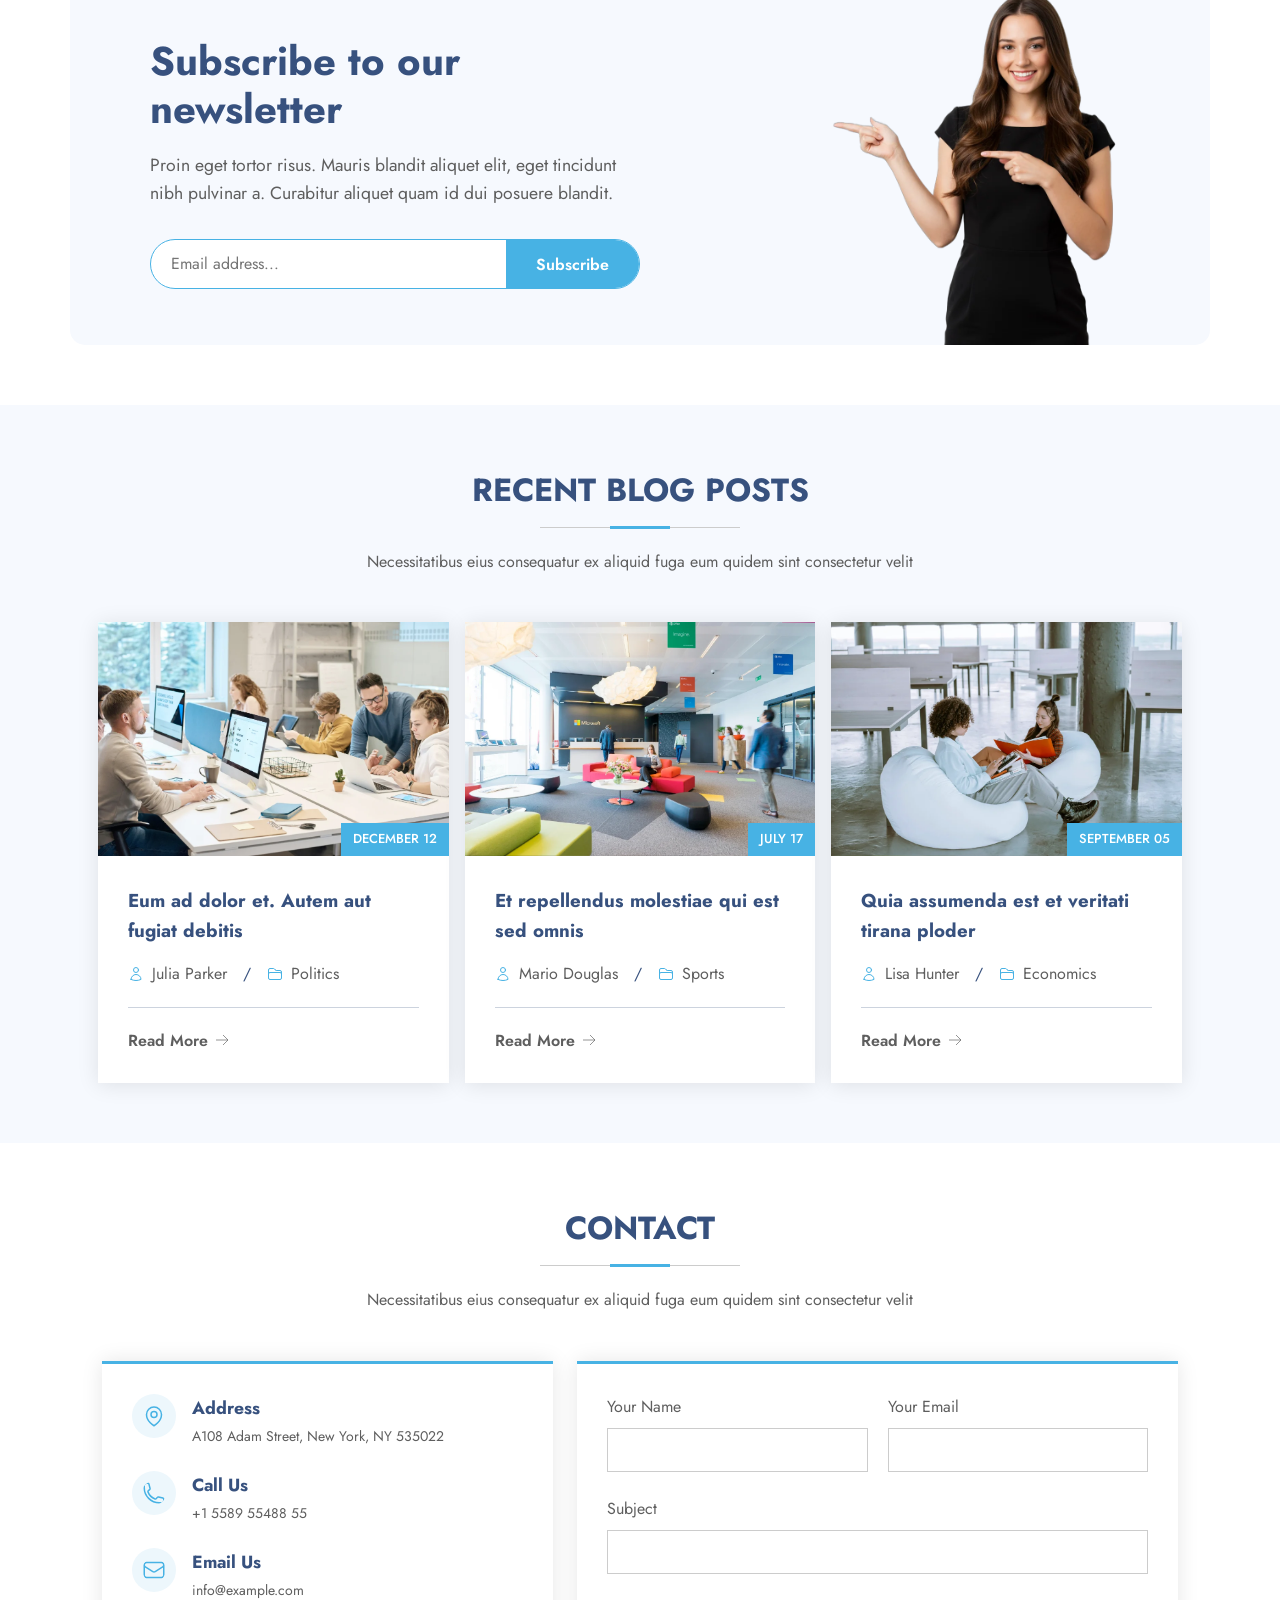
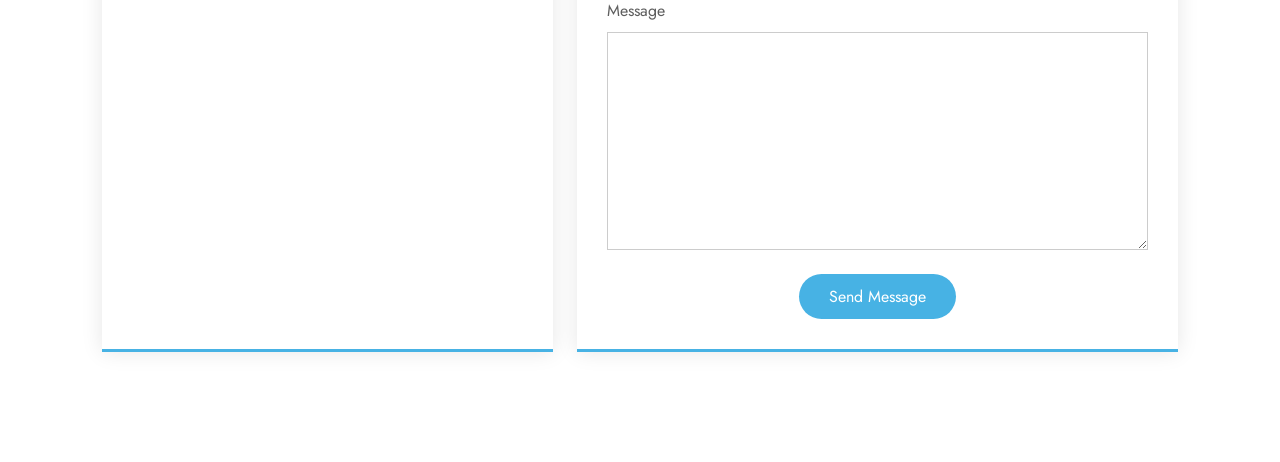
==== commit f43f77fb: "feat: header 섹션  반응형 구현" ====
--- a/index.html
+++ b/index.html
@@ -85,7 +85,14 @@
             <li><a href="#">Contact</a></li>
           </ul>
         </nav>
-        <div class="btn-getstarted">Get Started</div>
+        <div class="nav-right">
+          <div class="btn-getstarted">Get Started</div>
+          <button class="mobile-nav-toggle">
+            <span></span>
+            <span></span>
+            <span></span>
+          </button>
+        </div>
       </div>
     </div>
   </header>
@@ -103,10 +110,36 @@
         <div class="hero-letter-bottom">
           <a href="#" class="hero-getstarted-btn">Get Started</a>
           <a href="#" class="hero-watchvideo">
-            <img src="images/play-circle.svg" alt="Watch Video">
+            <img src="images/play-circle.svg" alt="Watch Video" class="play-btn">
             <span>Watch Video</span>
           </a>
         </div>
+      </div>
+    </div>
+  </section>
+  
+  <section id="clients">
+    <div class="swiper">
+      <!-- 원본 로고 세트 -->
+      <div class="swiper-wrapper">
+        <div class="swiper-slide"><img src="images/clients-1.webp" alt="clients-1"></div>
+        <div class="swiper-slide"><img src="images/clients-2.webp" alt="clients-2"></div>
+        <div class="swiper-slide"><img src="images/clients-3.webp" alt="clients-3"></div>
+        <div class="swiper-slide"><img src="images/clients-4.webp" alt="clients-4"></div>
+        <div class="swiper-slide"><img src="images/clients-5.webp" alt="clients-5"></div>
+        <div class="swiper-slide"><img src="images/clients-6.webp" alt="clients-6"></div>
+        <div class="swiper-slide"><img src="images/clients-7.webp" alt="clients-7"></div>
+        <div class="swiper-slide"><img src="images/clients-8.webp" alt="clients-8"></div>
+      </div>
+      <div class="swiper-wrapper" aria-hidden="true">
+        <div class="swiper-slide"><img src="images/clients-1.webp" alt="clients-1"></div>
+        <div class="swiper-slide"><img src="images/clients-2.webp" alt="clients-2"></div>
+        <div class="swiper-slide"><img src="images/clients-3.webp" alt="clients-3"></div>
+        <div class="swiper-slide"><img src="images/clients-4.webp" alt="clients-4"></div>
+        <div class="swiper-slide"><img src="images/clients-5.webp" alt="clients-5"></div>
+        <div class="swiper-slide"><img src="images/clients-6.webp" alt="clients-6"></div>
+        <div class="swiper-slide"><img src="images/clients-7.webp" alt="clients-7"></div>
+        <div class="swiper-slide"><img src="images/clients-8.webp" alt="clients-8"></div>
       </div>
     </div>
   </section>
@@ -143,7 +176,7 @@
               sint occaecat cupidatat non proident, sunt in culpa qui officia
               deserunt mollit anim id est laborum.
             </p>
-            <a class="about-more" href="#">Read More <img src="./images/arrow-right.svg" alt=""> </a>
+            <button class="about-more">Read More <img src="./images/arrow-right.svg" alt=""> </button>
           </div>
 
         </div>
@@ -257,32 +290,24 @@
         </div>
         <div class="services-cardlist">
           <div class="services-card">
-            <a href="#" class="card-link">
-              <img src="./images/activity.svg" alt="">
-              <h3>Lorem Ipsum</h3>
-              <p>Voluptatum deleniti atque corrupti quos dolores et quas molestias excepturi</p>
-            </a>
+            <img src="./images/activity.svg" alt="">
+            <h3>Lorem Ipsum</h3>
+            <p>Voluptatum deleniti atque corrupti quos dolores et quas molestias excepturi</p>
           </div>
           <div class="services-card">
-            <a href="#" class="card-link">
-              <img src="./images/bounding-box-circles.svg" alt="">
-              <h3>Sed ut perspici</h3>
-              <p>Duis aute irure dolor in reprehenderit in voluptate tvelit esse cillum dolore</p>
-            </a>
+            <img src="./images/bounding-box-circles.svg" alt="">
+            <h3>Sed ut perspici</h3>
+            <p>Duis aute irure dolor in reprehenderit in voluptate tvelit esse cillum dolore</p>
           </div>
           <div class="services-card">
-            <a href="#" class="card-link">
-              <img src="./images/calendar-week.svg" alt="">
-              <h3>Magni Doloers</h2>
-              <p>Excepteur sint occaecat cupidatat non proident, sunt in culpa qui officia</p>
-            </a>
+            <img src="./images/calendar-week.svg" alt="">
+            <h3>Magni Doloers</h2>
+            <p>Excepteur sint occaecat cupidatat non proident, sunt in culpa qui officia</p>
           </div>
           <div class="services-card">
-            <a href="#" class="card-link">
-              <img src="./images/broadcast.svg" alt="">
-              <h3>Nemo Enim</h3>
-              <p>At vero eos et accusamus et iusto odio dignissimos ducimus qui blanditiis</p>
-            </a>
+            <img src="./images/broadcast.svg" alt="">
+            <h3>Nemo Enim</h3>
+            <p>At vero eos et accusamus et iusto odio dignissimos ducimus qui blanditiis</p>
           </div>
         </div>
       </div>
@@ -1002,78 +1027,78 @@
 
         <div class="contact-content">
           <div class="row">
-            <div class="contact-info">
-              <div class="contact-addr">
-                <svg xmlns="http://www.w3.org/2000/svg" fill="none" viewBox="0 0 24 24" stroke-width="1.5"
-                  stroke="currentColor" class="size-6">
-                  <path stroke-linecap="round" stroke-linejoin="round" d="M15 10.5a3 3 0 1 1-6 0 3 3 0 0 1 6 0Z" />
-                  <path stroke-linecap="round" stroke-linejoin="round"
-                    d="M19.5 10.5c0 7.142-7.5 11.25-7.5 11.25S4.5 17.642 4.5 10.5a7.5 7.5 0 1 1 15 0Z" />
-                </svg>
-                <div>
-                  <h3>Address</h3>
-                  <p>A108 Adam Street, New York, NY 535022</p>
+              <div class="contact-info">
+                <div class="contact-addr">
+                  <svg xmlns="http://www.w3.org/2000/svg" fill="none" viewBox="0 0 24 24" stroke-width="1.5"
+                    stroke="currentColor" class="size-6">
+                    <path stroke-linecap="round" stroke-linejoin="round" d="M15 10.5a3 3 0 1 1-6 0 3 3 0 0 1 6 0Z" />
+                    <path stroke-linecap="round" stroke-linejoin="round"
+                      d="M19.5 10.5c0 7.142-7.5 11.25-7.5 11.25S4.5 17.642 4.5 10.5a7.5 7.5 0 1 1 15 0Z" />
+                  </svg>
+                  <div>
+                    <h3>Address</h3>
+                    <p>A108 Adam Street, New York, NY 535022</p>
+                  </div>
                 </div>
-              </div>
-
-              <div class="contact-call">
-                <svg xmlns="http://www.w3.org/2000/svg" fill="none" viewBox="0 0 24 24" stroke-width="1.5"
-                  stroke="currentColor" class="size-6">
-                  <path stroke-linecap="round" stroke-linejoin="round"
-                    d="M2.25 6.75c0 8.284 6.716 15 15 15h2.25a2.25 2.25 0 0 0 2.25-2.25v-1.372c0-.516-.351-.966-.852-1.091l-4.423-1.106c-.44-.11-.902.055-1.173.417l-.97 1.293c-.282.376-.769.542-1.21.38a12.035 12.035 0 0 1-7.143-7.143c-.162-.441.004-.928.38-1.21l1.293-.97c.363-.271.527-.734.417-1.173L6.963 3.102a1.125 1.125 0 0 0-1.091-.852H4.5A2.25 2.25 0 0 0 2.25 4.5v2.25Z" />
-                </svg>
-                <div>
-                  <h3>Call Us</h3>
-                  <p>+1 5589 55488 55</p>
+
+                <div class="contact-call">
+                  <svg xmlns="http://www.w3.org/2000/svg" fill="none" viewBox="0 0 24 24" stroke-width="1.5"
+                    stroke="currentColor" class="size-6">
+                    <path stroke-linecap="round" stroke-linejoin="round"
+                      d="M2.25 6.75c0 8.284 6.716 15 15 15h2.25a2.25 2.25 0 0 0 2.25-2.25v-1.372c0-.516-.351-.966-.852-1.091l-4.423-1.106c-.44-.11-.902.055-1.173.417l-.97 1.293c-.282.376-.769.542-1.21.38a12.035 12.035 0 0 1-7.143-7.143c-.162-.441.004-.928.38-1.21l1.293-.97c.363-.271.527-.734.417-1.173L6.963 3.102a1.125 1.125 0 0 0-1.091-.852H4.5A2.25 2.25 0 0 0 2.25 4.5v2.25Z" />
+                  </svg>
+                  <div>
+                    <h3>Call Us</h3>
+                    <p>+1 5589 55488 55</p>
+                  </div>
                 </div>
-              </div>
-
-              <div class="contact-email">
-                <svg xmlns="http://www.w3.org/2000/svg" fill="none" viewBox="0 0 24 24" stroke-width="1.5"
-                  stroke="currentColor" class="size-6">
-                  <path stroke-linecap="round" stroke-linejoin="round"
-                    d="M21.75 6.75v10.5a2.25 2.25 0 0 1-2.25 2.25h-15a2.25 2.25 0 0 1-2.25-2.25V6.75m19.5 0A2.25 2.25 0 0 0 19.5 4.5h-15a2.25 2.25 0 0 0-2.25 2.25m19.5 0v.243a2.25 2.25 0 0 1-1.07 1.916l-7.5 4.615a2.25 2.25 0 0 1-2.36 0L3.32 8.91a2.25 2.25 0 0 1-1.07-1.916V6.75" />
-                </svg>
-                <div>
-                  <h3>Email Us</h3>
-                  <p>info@example.com</p>
+
+                <div class="contact-email">
+                  <svg xmlns="http://www.w3.org/2000/svg" fill="none" viewBox="0 0 24 24" stroke-width="1.5"
+                    stroke="currentColor" class="size-6">
+                    <path stroke-linecap="round" stroke-linejoin="round"
+                      d="M21.75 6.75v10.5a2.25 2.25 0 0 1-2.25 2.25h-15a2.25 2.25 0 0 1-2.25-2.25V6.75m19.5 0A2.25 2.25 0 0 0 19.5 4.5h-15a2.25 2.25 0 0 0-2.25 2.25m19.5 0v.243a2.25 2.25 0 0 1-1.07 1.916l-7.5 4.615a2.25 2.25 0 0 1-2.36 0L3.32 8.91a2.25 2.25 0 0 1-1.07-1.916V6.75" />
+                  </svg>
+                  <div>
+                    <h3>Email Us</h3>
+                    <p>info@example.com</p>
+                  </div>
                 </div>
-              </div>
-
-              <div class="contact-maps">
-                <iframe
-                  src="https://www.google.com/maps/embed?pb=!1m14!1m8!1m3!1d12097.433213460943!2d-74.0062269!3d40.7101282!3m2!1i1024!2i768!4f13.1!3m3!1m2!1s0x0%3A0xb89d1fe6bc499443!2sDowntown+Conference+Center!5e0!3m2!1smk!2sbg!4v1539943755621"
-                  frameborder="0" style="border:0; width: 100%; height: 290px;" allowfullscreen>
-                </iframe>
-              </div>
-            </div>
-
-            <form class="contact-form" action="#" method="post" role="form">
-              <div class="fir-form">
-                <div class="form-name">
-                  <label for="name">Your Name</label>
-                  <input type="text" name="name" class="form-control" id="name" required>
+
+                <div class="contact-maps">
+                  <iframe
+                    src="https://www.google.com/maps/embed?pb=!1m14!1m8!1m3!1d12097.433213460943!2d-74.0062269!3d40.7101282!3m2!1i1024!2i768!4f13.1!3m3!1m2!1s0x0%3A0xb89d1fe6bc499443!2sDowntown+Conference+Center!5e0!3m2!1smk!2sbg!4v1539943755621"
+                    frameborder="0" style="border:0; width: 100%; height: 290px;" allowfullscreen>
+                  </iframe>
                 </div>
-
-                <div class="form-email">
-                  <label for="email">Your Email</label>
-                  <input type="email" class="form-control" name="email" id="email" required>
+            </div>
+
+              <form class="contact-form" action="#" method="post" role="form">
+                <div class="fir-form">
+                  <div class="form-name">
+                    <label for="name">Your Name</label>
+                    <input type="text" name="name" class="form-control" id="name" required>
+                  </div>
+
+                  <div class="form-email">
+                    <label for="email">Your Email</label>
+                    <input type="email" class="form-control" name="email" id="email" required>
+                  </div>
                 </div>
-              </div>
-
-              <div class="form-subject">
-                <label for="subject">Subject</label>
-                <input type="text" class="form-control" name="subject" id="subject" required>
-              </div>
-
-              <div class="form-message">
-                <label for="message">Message</label>
-                <textarea class="form-control" name="message" rows="6" required></textarea>
-              </div>
-
-              <button class="form-btn" type="submit">Send Message</button>
-            </form>
-          </div>
+
+                <div class="form-subject">
+                  <label for="subject">Subject</label>
+                  <input type="text" class="form-control" name="subject" id="subject" required>
+                </div>
+
+                <div class="form-message">
+                  <label for="message">Message</label>
+                  <textarea class="form-control" name="message" rows="6" required></textarea>
+                </div>
+
+                <button class="form-btn" type="submit">Send Message</button>
+              </form>
+            </div>
         </div>
     </section>
 
@@ -1083,92 +1108,7 @@
   <!-- 16. FOOTER (담당: 강보민)                      -->
   <!-- ============================================= -->
   <footer id="footer">
-    <div class="footer-newsletter">
-      <div class="newsletter-inner">
-        <h4>Join Our Newsletter</h4>
-        <p>
-          Subscribe to our newsletter and receive the latest news
-          about our products and services!
-        </p>
-        <form action="#" method="post" class="join-form">
-          <input type="email" name="email" required>
-          <input type="submit" value="Subscribe">
-        </form>
-      </div>
-    </div>
-
     <div class="container">
-      <div class="footer-top">
-        <div class="row">
-
-          <div class="col-about">
-            <h3 class="logo">Arsha</h3>
-            <div class="col-info">
-              <p>A108 Adam Street</p>
-              <p>New York, NY 535022</p>
-              <p><strong>Phone:</strong> <span>+1 5589 55488 55</span></p>
-              <p><strong>Email:</strong> <span>info@example.com</span></p>
-            </div>
-          </div>
-
-          <div class="col-links">
-            <h4>Useful Links</h4>
-            <ul>
-              <li><a href="#">Home</a></li>
-              <li><a href="#">About us</a></li>
-              <li><a href="#">Services</a></li>
-              <li><a href="#">Terms of service</a></li>
-            </ul>
-          </div>
-
-          <div class="col-services">
-            <h4>Our Services</h4>
-            <ul>
-              <li><a href="#">Web Design</a></li>
-              <li><a href="#">Web Development</a></li>
-              <li><a href="#">Product Management</a></li>
-              <li><a href="#">Marketing</a></li>
-            </ul>
-          </div>
-
-          <div class="col-follow">
-            <h4>Follow Us</h4>
-            <p>Cras fermentum odio eu feugiat lide par naso tierra videa magna derita valies</p>
-            <div class="social-links">
-              <a href="#" aria-label="Twitter">
-                <svg xmlns="http://www.w3.org/2000/svg" width="16" height="16" viewBox="0 0 24 24" fill="currentColor">
-                  <path
-                    d="M18.244 2.25h3.308l-7.227 8.26 8.502 11.24H16.17l-4.714-6.231-5.401 6.231H2.744l7.737-8.835L1.254 2.25H8.08l4.253 5.622 5.911-5.622zm-1.161 17.52h1.833L7.084 4.126H5.117z" />
-                </svg>
-              </a>
-              <a href="#" aria-label="Facebook">
-                <svg xmlns="http://www.w3.org/2000/svg" width="16" height="16" viewBox="0 0 24 24" fill="currentColor">
-                  <path
-                    d="M24 12.073c0-6.627-5.373-12-12-12s-12 5.373-12 12c0 5.99 4.388 10.954 10.125 11.854v-8.385H7.078v-3.47h3.047V9.43c0-3.007 1.792-4.669 4.533-4.669 1.312 0 2.686.235 2.686.235v2.953H15.83c-1.491 0-1.956.925-1.956 1.874v2.25h3.328l-.532 3.47h-2.796v8.385C19.612 23.027 24 18.062 24 12.073z" />
-                </svg>
-              </a>
-              <a href="#" aria-label="Instagram">
-                <svg xmlns="http://www.w3.org/2000/svg" width="16" height="16" viewBox="0 0 24 24" fill="currentColor">
-                  <path
-                    d="M12 2.163c3.204 0 3.584.012 4.85.07 3.252.148 4.771 1.691 4.919 4.919.058 1.265.069 1.645.069 4.849 0 3.205-.012 3.584-.069 4.849-.149 3.225-1.664 4.771-4.919 4.919-1.266.058-1.644.07-4.85.07-3.204 0-3.584-.012-4.849-.07-3.26-.149-4.771-1.699-4.919-4.92-.058-1.265-.07-1.644-.07-4.849 0-3.204.013-3.583.07-4.849.149-3.227 1.664-4.771 4.919-4.919 1.266-.057 1.645-.069 4.849-.069zM12 0C8.741 0 8.333.014 7.053.072 2.695.272.273 2.69.073 7.052.014 8.333 0 8.741 0 12c0 3.259.014 3.668.072 4.948.2 4.358 2.618 6.78 6.98 6.98C8.333 23.986 8.741 24 12 24c3.259 0 3.668-.014 4.948-.072 4.354-.2 6.782-2.618 6.979-6.98.059-1.28.073-1.689.073-4.948 0-3.259-.014-3.667-.072-4.947-.196-4.354-2.617-6.78-6.979-6.98C15.668.014 15.259 0 12 0zm0 5.838a6.162 6.162 0 100 12.324 6.162 6.162 0 000-12.324zM12 16a4 4 0 110-8 4 4 0 010 8zm6.406-11.845a1.44 1.44 0 100 2.881 1.44 1.44 0 000-2.881z" />
-                </svg>
-              </a>
-              <a href="#" aria-label="LinkedIn">
-                <svg xmlns="http://www.w3.org/2000/svg" width="16" height="16" viewBox="0 0 24 24" fill="currentColor">
-                  <path
-                    d="M20.447 20.452h-3.554v-5.569c0-1.328-.027-3.037-1.852-3.037-1.853 0-2.136 1.445-2.136 2.939v5.667H9.351V9h3.414v1.561h.046c.477-.9 1.637-1.85 3.37-1.85 3.601 0 4.267 2.37 4.267 5.455v6.286zM5.337 7.433a2.062 2.062 0 01-2.063-2.065 2.064 2.064 0 112.063 2.065zm1.782 13.019H3.555V9h3.564v11.452zM22.225 0H1.771C.792 0 0 .774 0 1.729v20.542C0 23.227.792 24 1.771 24h20.451C23.2 24 24 23.227 24 22.271V1.729C24 .774 23.2 0 22.222 0h.003z" />
-                </svg>
-              </a>
-            </div>
-          </div>
-
-        </div>
-      </div>
-
-      <div class="copyright">
-        <p>&copy; Copyright <strong><span>Arsha</span></strong> All Rights Reserved</p>
-        <div class="credits">Designed by <a href="#">BootstrapMade</a></div>
-      </div>
 
     </div>
   </footer>
--- a/css/header.css
+++ b/css/header.css
@@ -58,19 +58,38 @@
   appearance: none;
 }
 
-/* ===================================== */
+/* =========================== */
+/* 1. Header */
+/* =========================== */
 
 #header {
   width: 100%;
-  background-color: aqua;
   position: fixed;
   top: 0;
   left: 0;
-  width: 100%;
-  z-index: 9999; /* 다른 콘텐츠보다 항상 위에 보이도록 설정 */
-}
-
-.container {
+  z-index: 9999;
+
+  background-color: var(--dark);
+  transition: all 0.5s;
+
+
+  animation: scroll-darken linear both;
+  animation-timeline: scroll(root);
+  animation-range: 0px 150px;
+}
+
+@keyframes scroll-darken {
+  from {
+    background-color: var(--dark); /* 스크롤 내리기 전 (밝음) */
+  }
+  to {
+    background-color: #3d4d6a; /* 스크롤 내린 후 (어두워짐) */
+    opacity: 0.92;
+  }
+}
+
+
+#header .container {
   width: 100%;
 }
 
@@ -131,6 +150,8 @@
 
 #header .preview-devices ul li img {
   padding: 2px;
+  
+  
 }
 
 .preview-devices ul li:hover {
@@ -206,6 +227,7 @@
   filter: brightness(0) saturate(100%) invert(72%) sepia(17%) saturate(372%) hue-rotate(166deg) brightness(94%) contrast(91%);
 }
 
+
 /* 마우스 올렸을 때(hover) */
 #header .share-original:hover {
   filter: brightness(0) saturate(100%) invert(100%) sepia(1%) saturate(7495%) hue-rotate(271deg) brightness(100%) contrast(106%);;
@@ -242,6 +264,23 @@
 }
 
 
+@media (max-width: 1024px) {
+  .preview-devices {
+    display: none;
+  }
+}
+
+@media (max-width: 768px) {
+  .demo-bar .demo-logo {
+    display: none;
+  }
+}
+
+
+
+
+
+
 /* ===================================== */
 /* nav-bar 스타일 구역 (어두운 파란색 내비게이션) */
 /* ===================================== */
@@ -255,14 +294,21 @@
   justify-content: space-between;
   padding:0 300px;
 
+  max-width: 1320px;
+  margin: 0 auto;
+  padding: 20px 20px;
+  box-sizing: border-boxs;
+
+  background-color: transparent !important;
+
   animation: changeColor linear both;
-  animation-timeline: scroll(root); /* 브라우저 전체 스크롤을 감지 */
+  animation-timeline: scroll(root); 
   animation-range: 0px 150px;
 }
 
 @keyframes changeColor {
   to {
-    background-color: #3d4d6a; /* 2. 스크롤이 내려갔을 때: 어두운 파란색 */
+    background-color: #3d4d6a;
   }
 }
 
@@ -278,8 +324,8 @@
 /* 2. 내비게이션 메뉴 구역 (.navmenu) */
 #header .nav-bar .navmenu {
   /* background-color: aqua; */
-  margin-left: auto; /* 메뉴를 우측으로 밀어서 버튼 왼쪽에 정렬 */
-  margin-right: 30px; /* Get Started 버튼과의 간격 */
+  margin-left: auto; 
+  margin-right: 30px; 
 }
 
 .nav-bar .navmenu ul {
@@ -331,7 +377,53 @@
   justify-content: center;
 }
 
-/* 버튼 마우스 호버 효과 */
+
 #header .nav-bar .btn-getstarted:hover {
   background-color: #1ea8e7; 
+}
+
+.nav-right {
+  display: flex;
+  align-items: center;
+  gap: 20px;
+}
+
+.mobile-nav-toggle {
+  display: none; 
+  background: none;
+  border: none;
+  cursor: pointer;
+  flex-direction: column;
+  gap: 6px;
+  padding: 5px;
+}
+
+
+.mobile-nav-toggle span {
+  display: block;
+  width: 28px;
+  height: 3px;
+  background-color: #ffffff;
+  border-radius: 3px;
+  transition: all 0.3s ease;
+}
+
+
+
+@media (max-width: 1200px) {
+  .nav-bar {
+    padding: 20px 24px; 
+  }
+
+  .navmenu {
+    display: none !important;
+  }
+
+  .btn-getstarted {
+    display: block; 
+  }
+
+  .mobile-nav-toggle {
+    display: flex;
+  }
 }
--- a/css/faq.css
+++ b/css/faq.css
@@ -6,6 +6,7 @@
 
 #faq .container .section-title{
     text-align: center;
+    margin-bottom: 3rem;
 }
 
 #faq .container .section-title h2{
--- a/css/blog.css
+++ b/css/blog.css
@@ -6,6 +6,7 @@
 
 #blog .container .section-title{
     text-align: center;
+    margin-bottom: 3rem;
 }
 
 #blog .container .section-title h2{
@@ -13,6 +14,7 @@
     font-size: 32px;
     padding-bottom: 13px;
     margin-bottom: 20px;
+    text-transform: uppercase;
     
     position: relative;
 }
--- a/css/contact.css
+++ b/css/contact.css
@@ -6,6 +6,7 @@
 
 #contact .container .section-title {
     text-align: center;
+    margin-bottom: 3rem;
 }
 
 #contact .container .section-title h2 {
@@ -13,6 +14,7 @@
     font-size: 32px;
     padding-bottom: 13px;
     margin-bottom: 20px;
+    text-transform: uppercase;
 
     position: relative;
 }
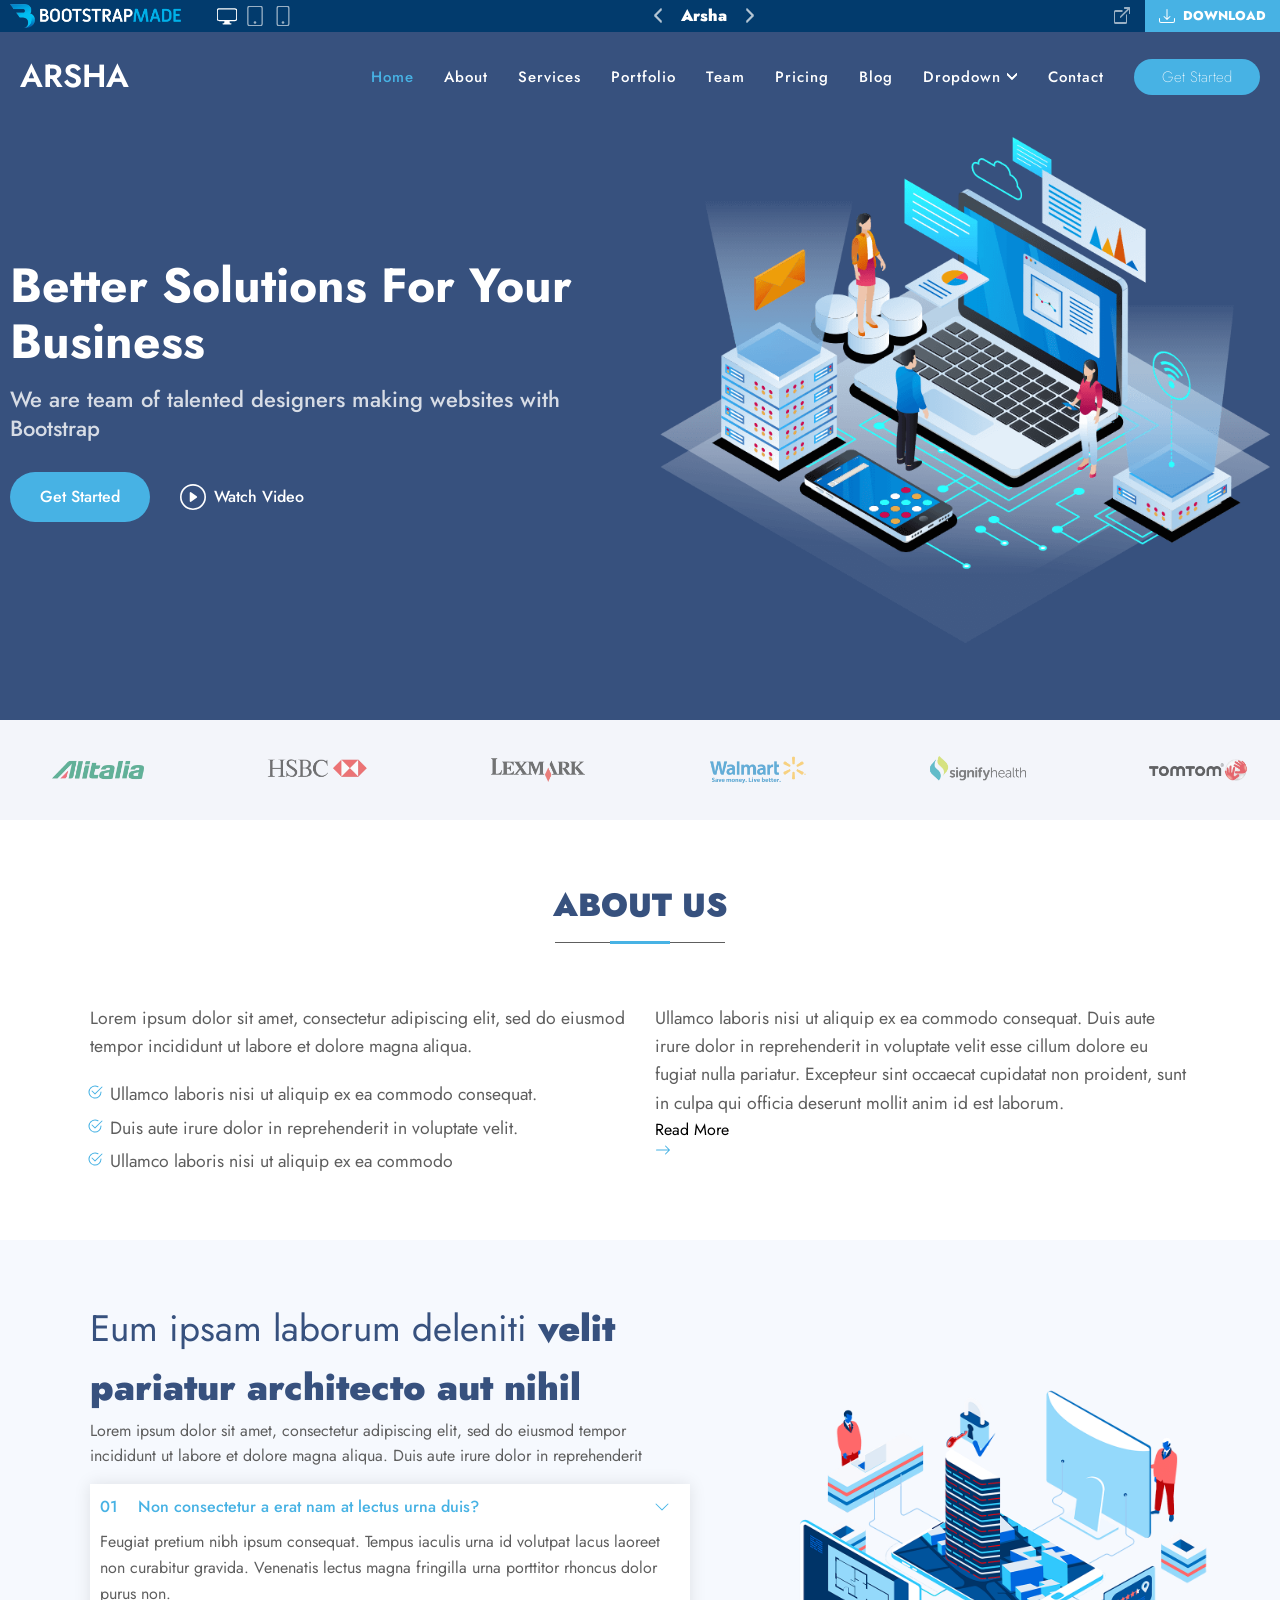
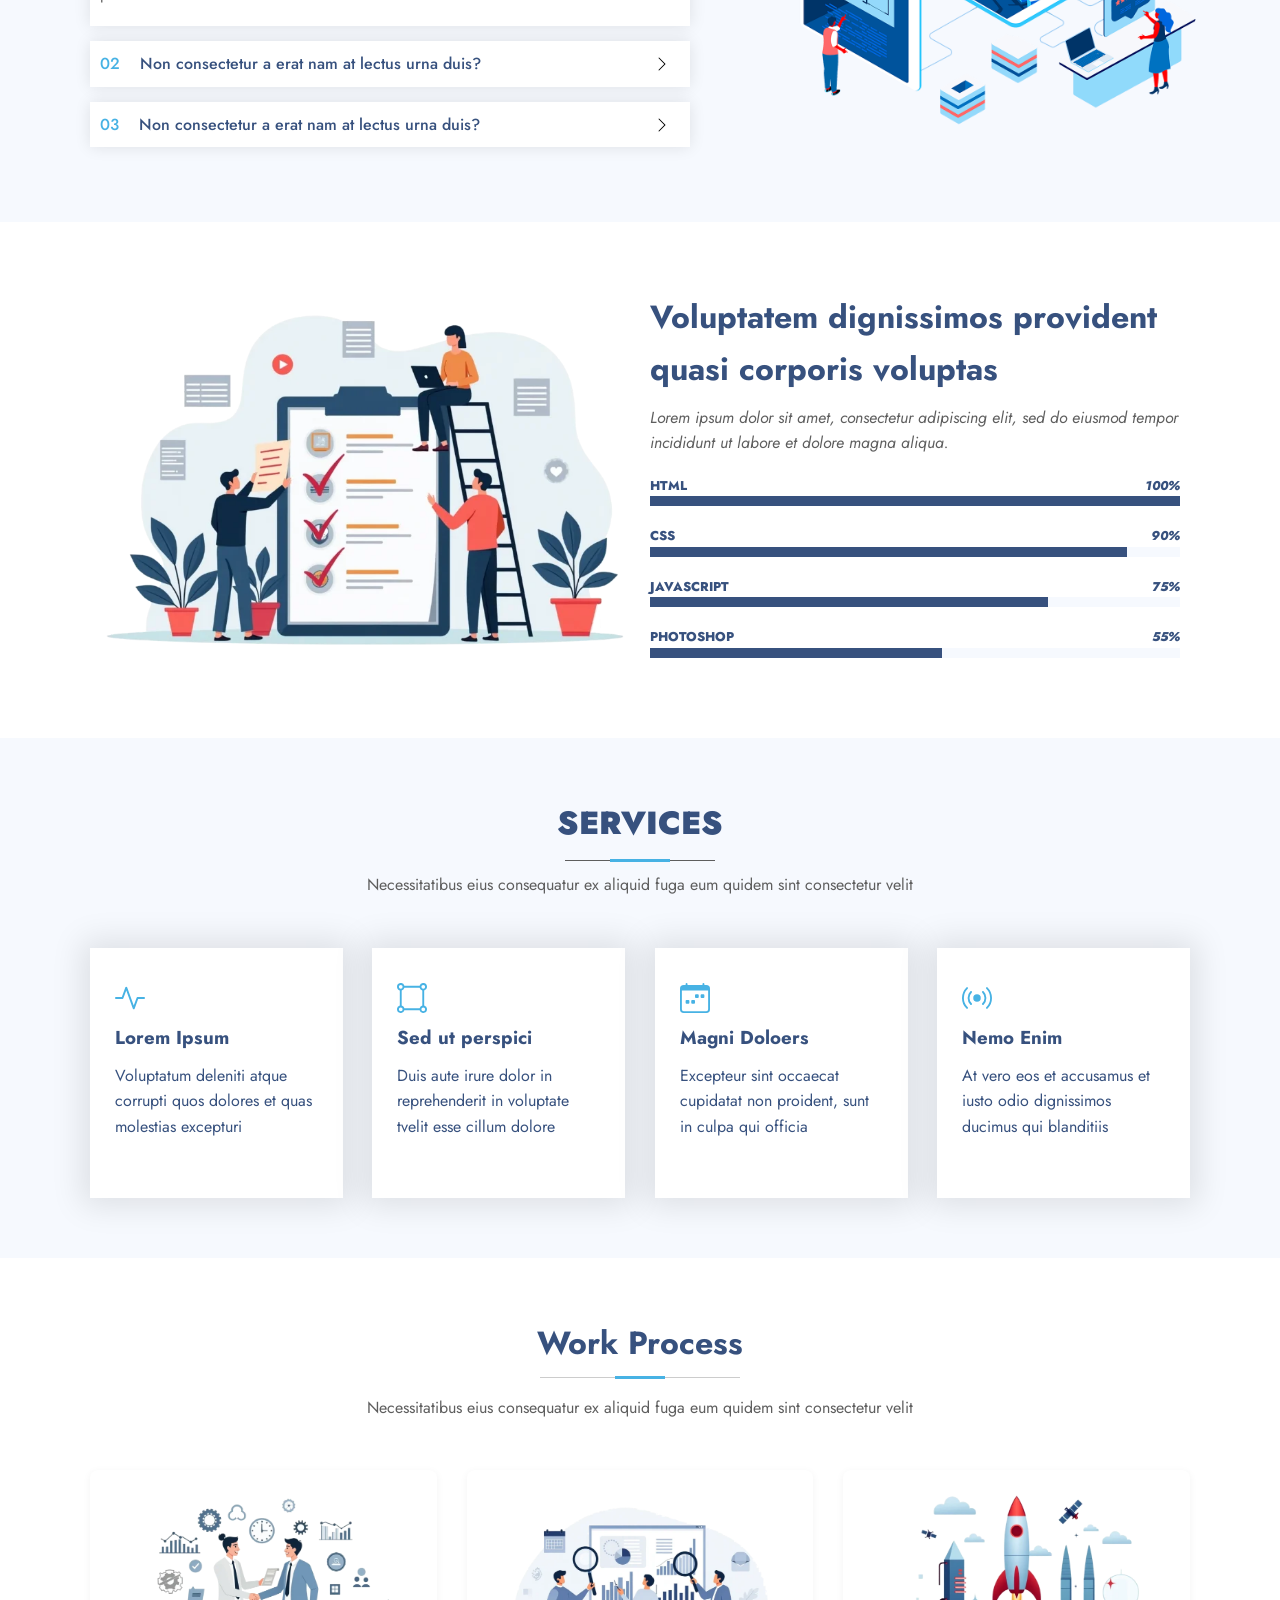
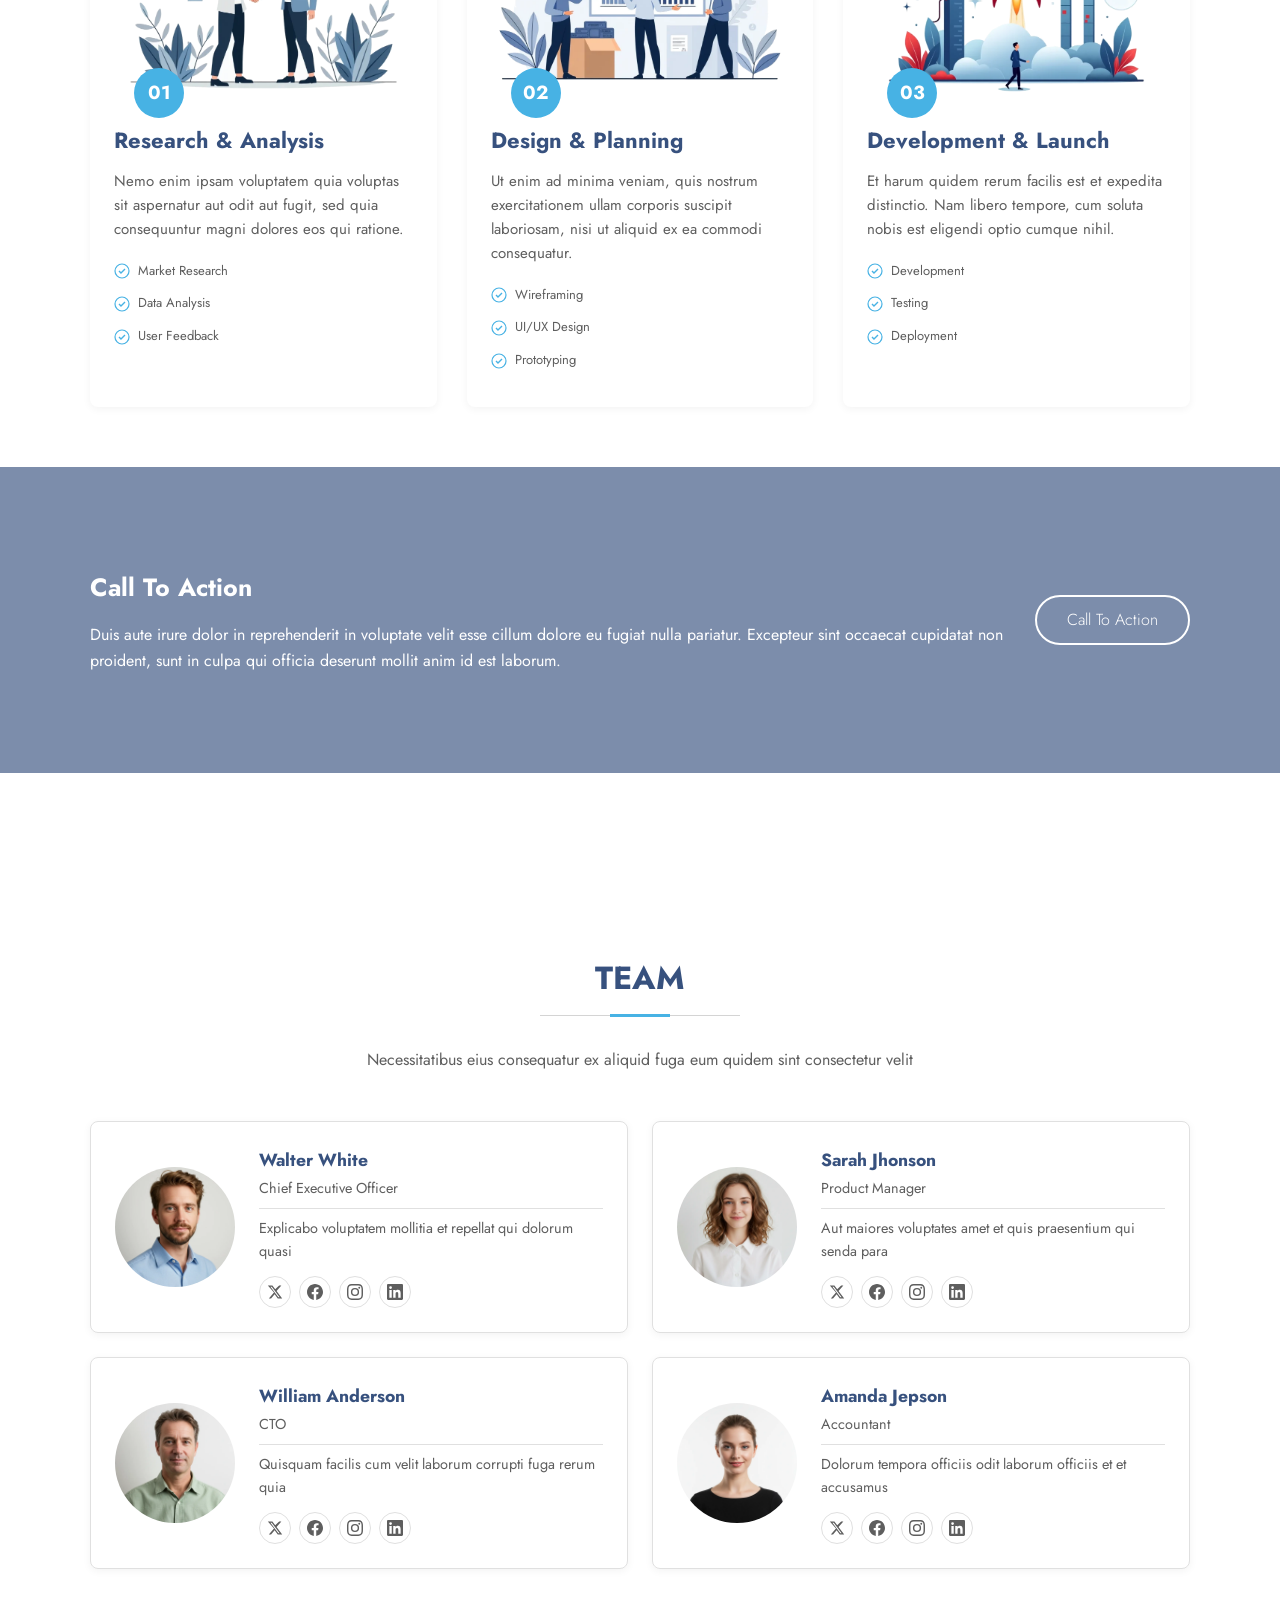
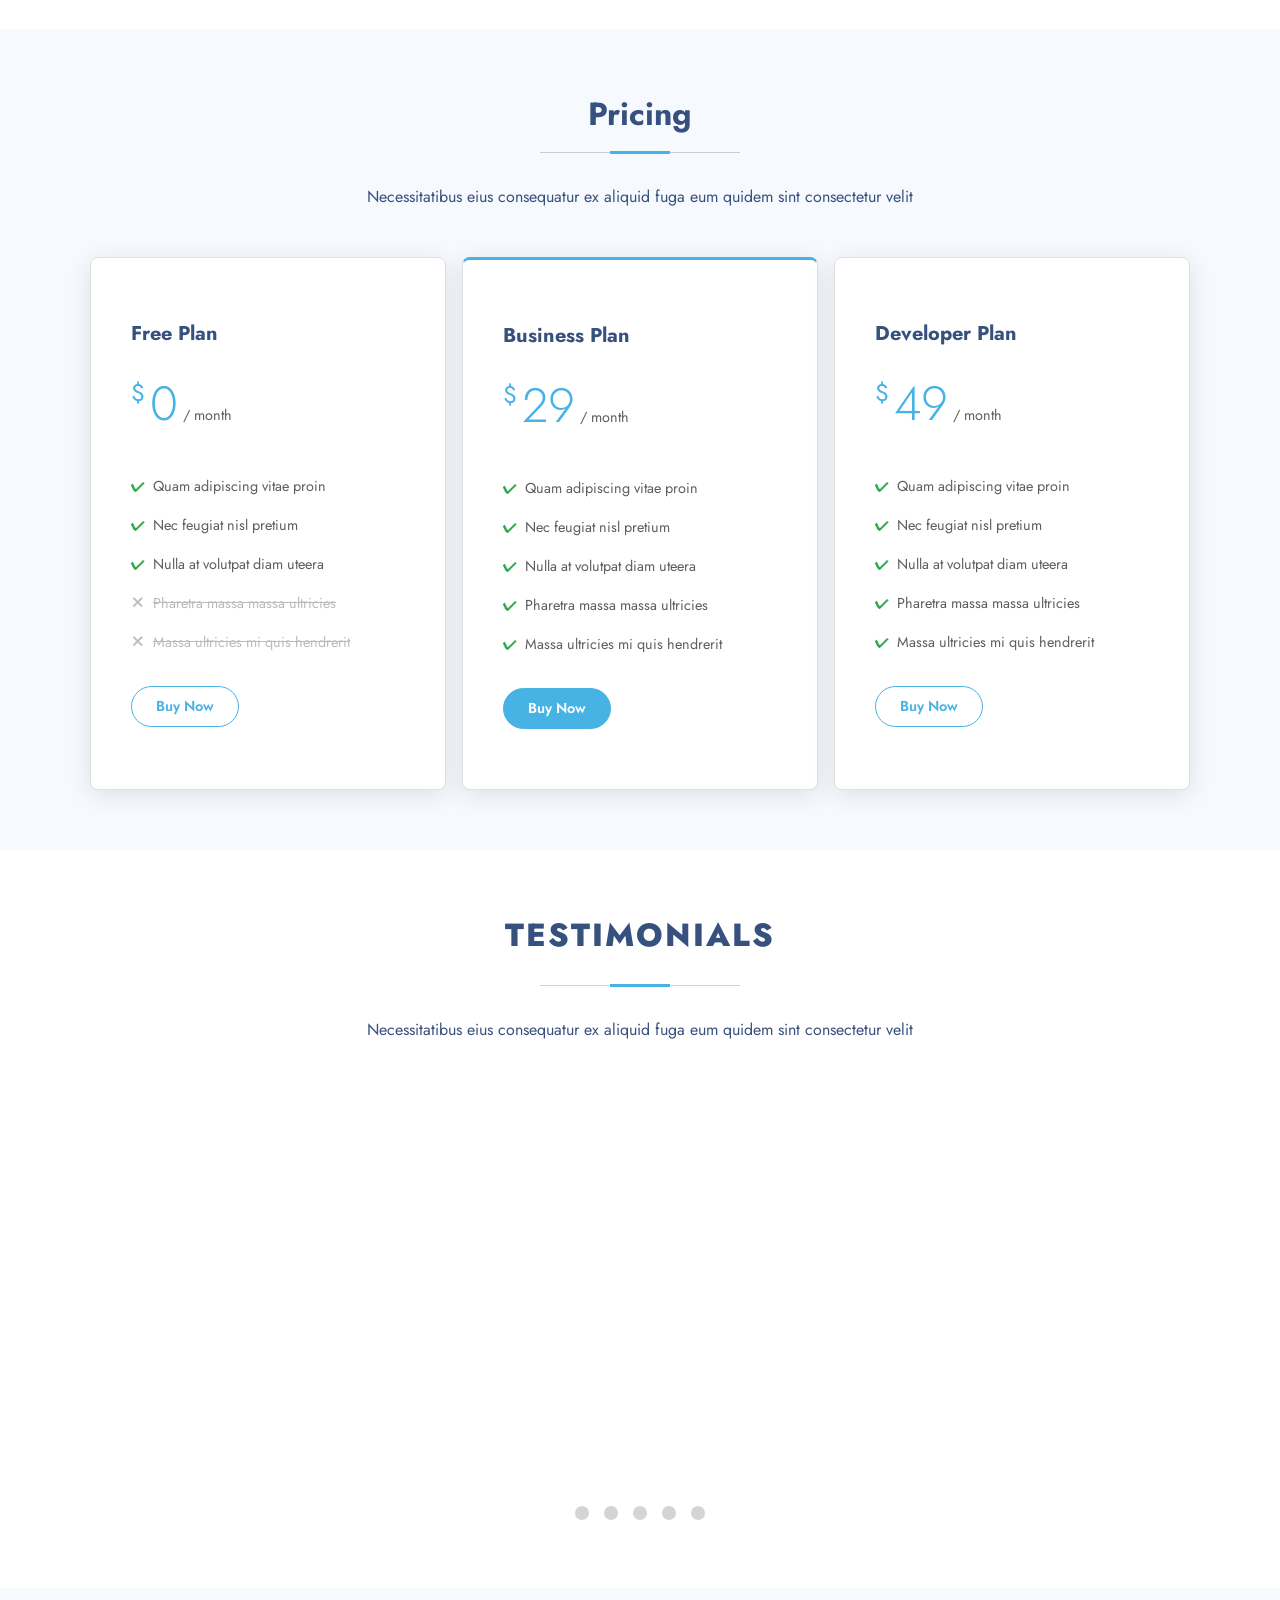
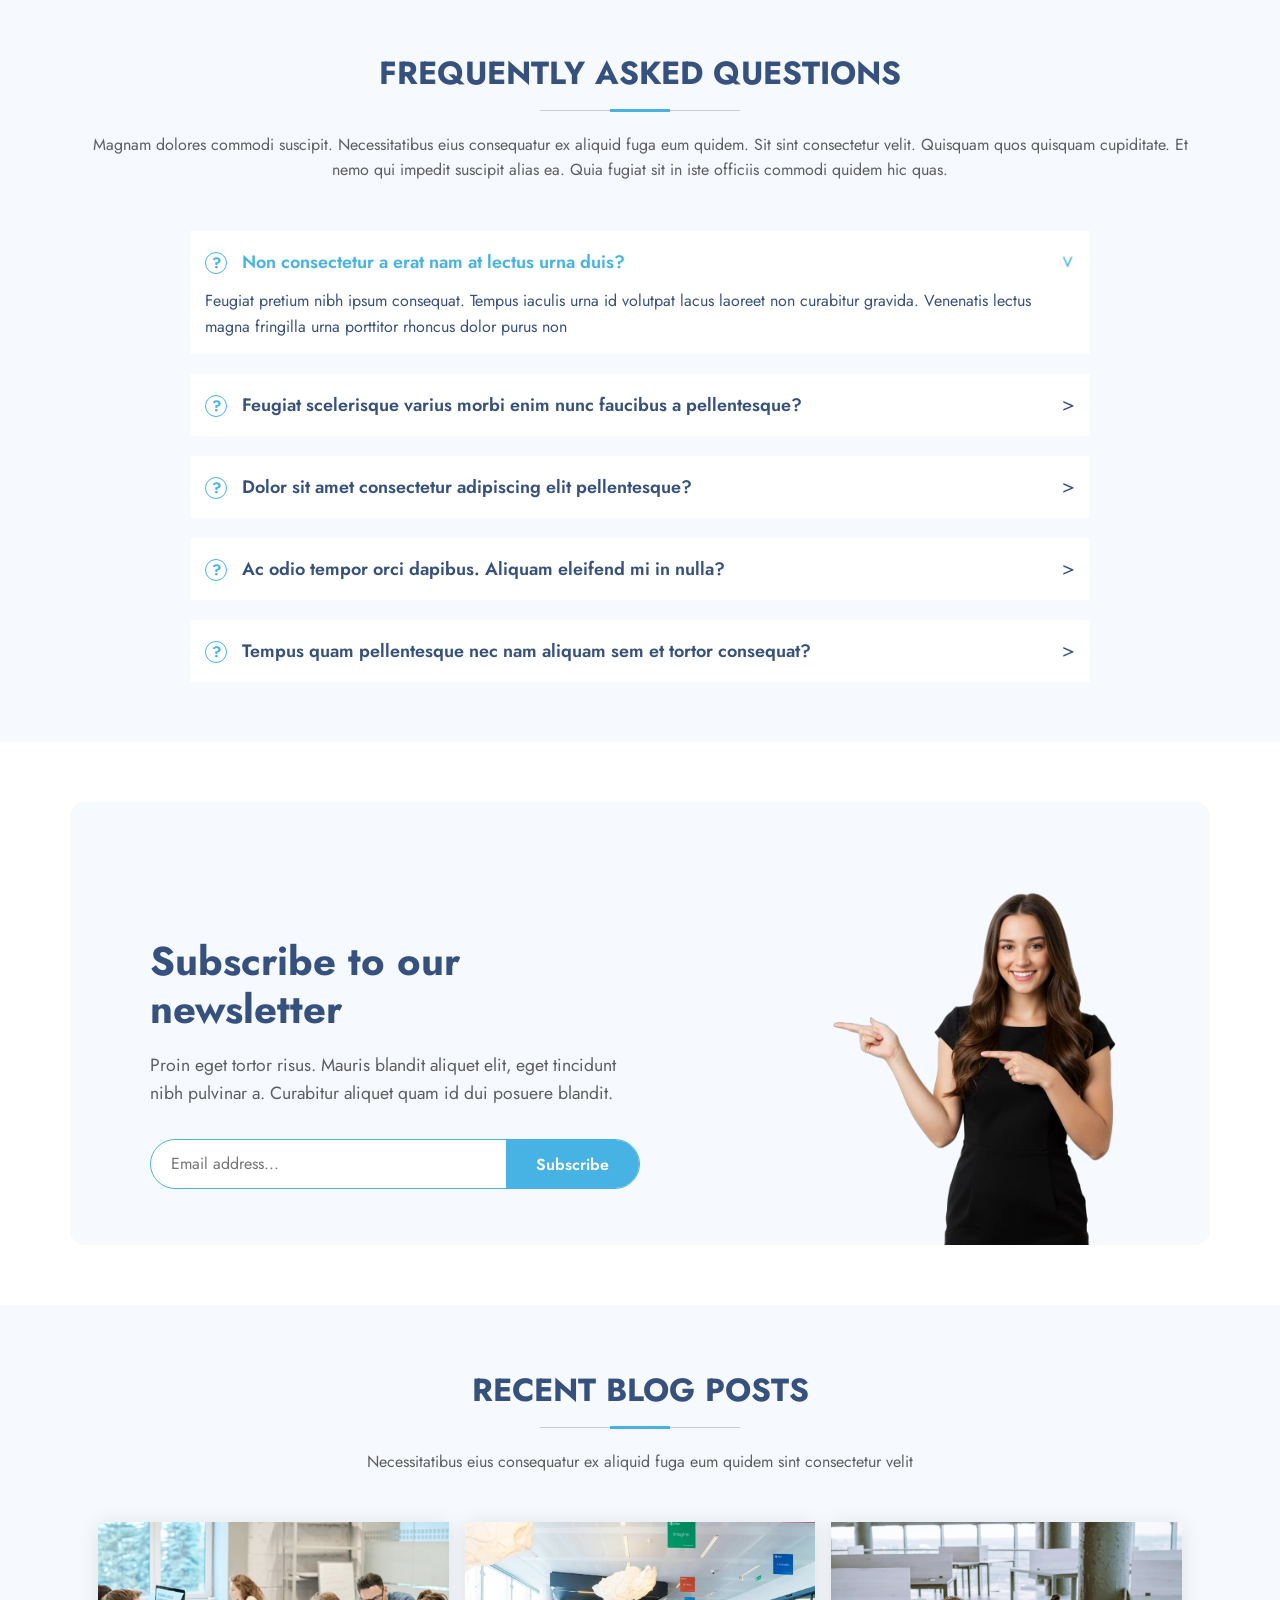
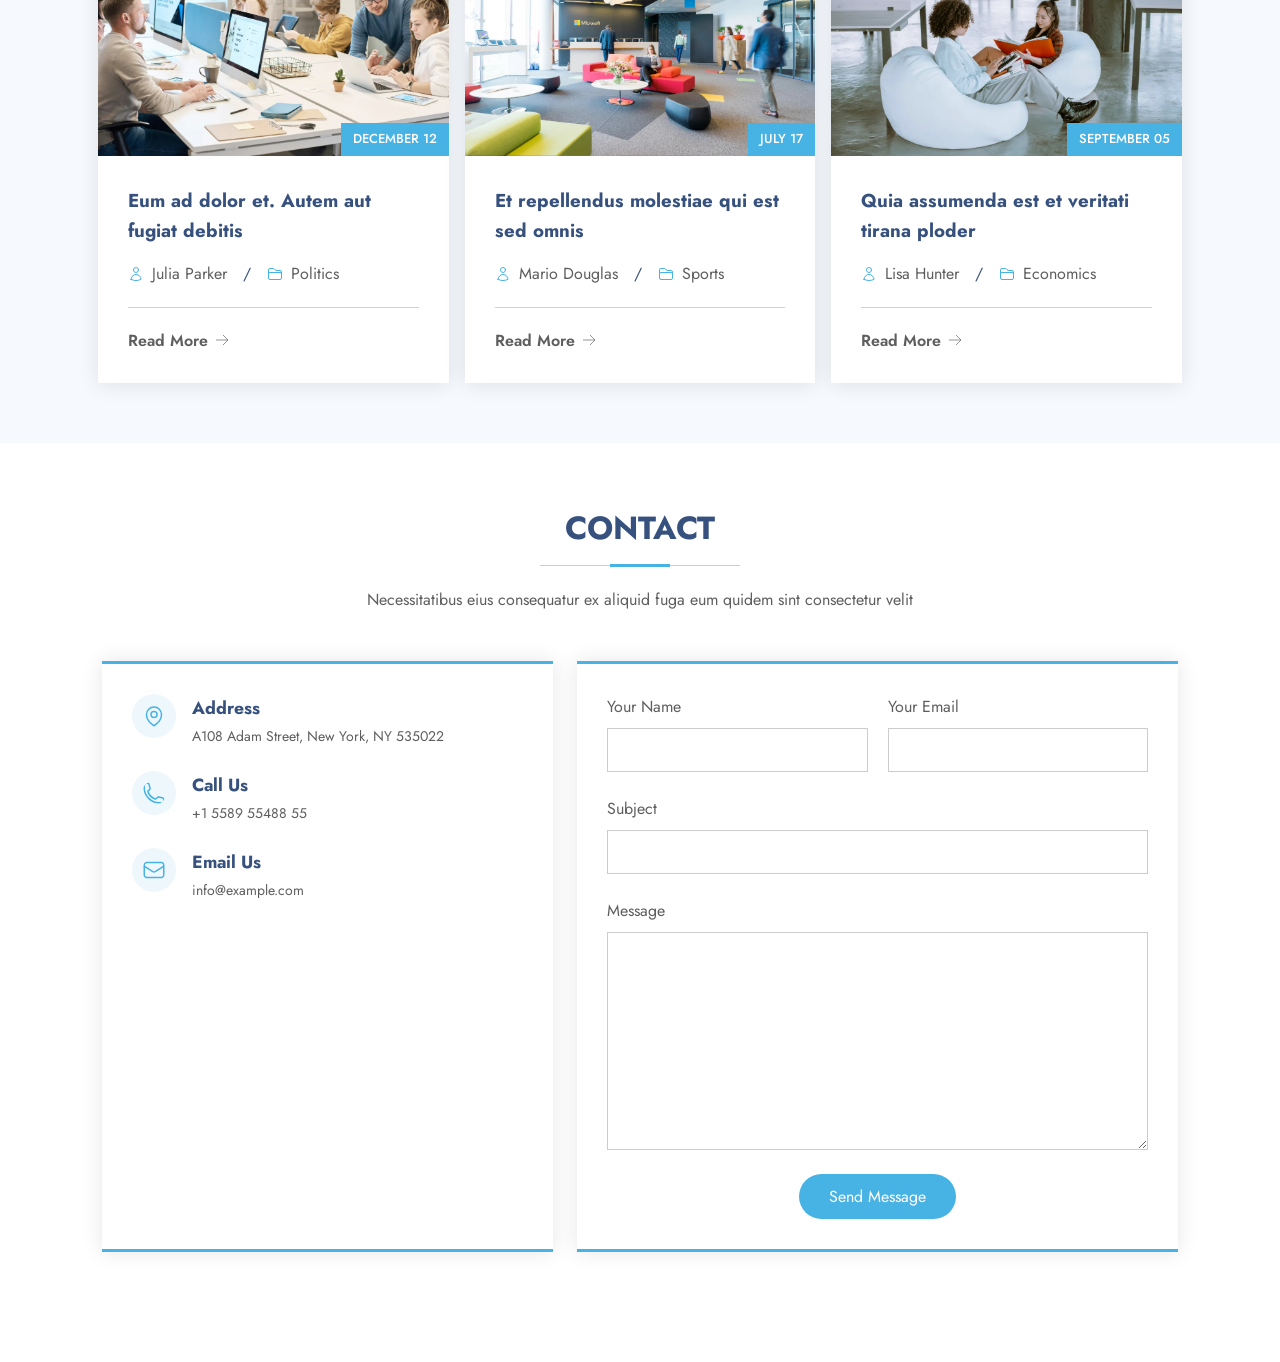
==== commit 26119b89: "style: 아이콘 이미지들 외각선 추가" ====
--- a/index.html
+++ b/index.html
@@ -71,7 +71,7 @@
         <a href="#" class="nav-logo"><h1>ARSHA</h1></a>
         <nav class="navmenu">
           <ul>
-            <li><a href="#">Home</a></li>
+            <li><a href="#" class="cur-navmenu">Home</a></li>
             <li><a href="#">About</a></li>
             <li><a href="#">Services</a></li>
             <li><a href="#">Portfolio</a></li>
--- a/css/header.css
+++ b/css/header.css
@@ -80,10 +80,10 @@
 
 @keyframes scroll-darken {
   from {
-    background-color: var(--dark); /* 스크롤 내리기 전 (밝음) */
+    background-color: var(--dark); 
   }
   to {
-    background-color: #3d4d6a; /* 스크롤 내린 후 (어두워짐) */
+    background-color: #3d4d6a;
     opacity: 0.92;
   }
 }
@@ -105,15 +105,14 @@
   align-items: center;
   justify-content: space-between;
   height: 32px;
-  /* padding: 0 200px; */
+
 }
 
 /* 좌측 */
 #header .demo-bar .demo-left {
-    /* background-color: green; */
-  display: flex;
-  align-items: center;
-  gap: 20px;
+  display: flex;
+  align-items: center;
+  gap: 16px;
   padding-left: 10px;
 }
 .demo-bar .demo-logo {
@@ -122,26 +121,22 @@
 }
 
 .demo-bar .demo-logo img {
-  /* background-color: red; */
   height: 24px;
   display: block;
   margin-left: 10px;
 }
 
 #header .preview-devices {
-  /* display: flex; */
-  /* align-items: center; */
   margin-left: 20px;
 }
 
 .preview-devices ul {
   display: flex;
   margin-left: 20px;
-  gap: 5px;
+  gap: 6px;
 }
 
 .preview-devices ul li {
-  /* background-color: blueviolet; */
   display: flex;
   align-items: center;
   width: 22px;
@@ -150,7 +145,10 @@
 
 #header .preview-devices ul li img {
   padding: 2px;
+  transform: scale(1.3);
+  transition: opacity 0.3s ease; 
   
+  filter: brightness(0) saturate(100%) invert(100%) sepia(1%) saturate(7495%) hue-rotate(271deg) brightness(100%) contrast(106%);
   
 }
 
@@ -158,26 +156,29 @@
   cursor: pointer;
 }
 
-#header .preview-devices ul li img {
-  filter: brightness(0) saturate(100%) invert(72%) sepia(17%) saturate(372%) hue-rotate(166deg) brightness(94%) contrast(91%);
-}
+#header .tablet-original,
+#header .mobile-original {
+  opacity: 0.6;
+}
+
+#header .desktop-original {
+  opacity: 1;
+}
+
 
 /* 마우스 올렸을 때(hover) */
 #header .desktop-original:hover,
 #header .tablet-original:hover,
 #header .mobile-original:hover {
-  filter: brightness(0) saturate(100%) invert(100%) sepia(1%) saturate(7495%) hue-rotate(271deg) brightness(100%) contrast(106%);
+  opacity: 1;
 }
 
 
 /* --- [중앙 구역] 현재 메뉴명 및 좌우 화살표 --- */
 .current-menu {
-  /* background-color: aquamarine; */
   display: flex;
   align-items: center;
   gap: 15px;
-  /* margin-left: auto; */
-  /* margin-right: 30px; */
 }
 
 .current-menu a {
@@ -186,17 +187,25 @@
 }
 
 #header .current-menu a img {
-  filter: brightness(0) saturate(100%) invert(72%) sepia(17%) saturate(372%) hue-rotate(166deg) brightness(94%) contrast(91%);
-}
-
-
-
+  transition: opacity 0.3s ease; 
+  filter: brightness(0) saturate(100%) invert(100%) sepia(1%) saturate(7495%) hue-rotate(271deg) brightness(100%) contrast(106%)
+          drop-shadow(0.3px 0px 0px #ffffff) 
+          /* drop-shadow(-0.3px 0px 0px #ffffff)  */
+          drop-shadow(0px 0.3px 0px #ffffff) 
+          drop-shadow(0px -0.3px 0px #ffffff);
+}
+
+#header .prev-original,
+#header .next-original {
+  opacity: 0.7;
+  
+}
 
 
 /* 마우스 올렸을 때(hover) 필터링 */
 #header .prev-original:hover,
 #header .next-original:hover {
-  filter: brightness(0) saturate(100%) invert(100%) sepia(1%) saturate(7495%) hue-rotate(271deg) brightness(100%) contrast(106%);;
+  opacity: 1;
 }
 
 
@@ -216,21 +225,25 @@
 
 .navigate .btn-share {
   display: flex;
-  /* background-color: orange; */
-  /* padding: 0 20px; */
   align-items: center;
   justify-self: center;
   height: 100%;
 }
 
 #header .navigate a img {
-  filter: brightness(0) saturate(100%) invert(72%) sepia(17%) saturate(372%) hue-rotate(166deg) brightness(94%) contrast(91%);
+  transition: opacity 0.3s ease; 
+  filter: brightness(0) saturate(100%) invert(100%) sepia(1%) saturate(7495%) hue-rotate(271deg) brightness(100%) contrast(106%)
+          drop-shadow(0px -0.2px 0px #ffffff);
+}
+
+#header .share-original {
+  opacity: 0.6;
 }
 
 
 /* 마우스 올렸을 때(hover) */
 #header .share-original:hover {
-  filter: brightness(0) saturate(100%) invert(100%) sepia(1%) saturate(7495%) hue-rotate(271deg) brightness(100%) contrast(106%);;
+  opacity: 1;
 }
 
 #header .navigate .btn-download {
@@ -244,6 +257,8 @@
   padding: 0 14px;
   font: var(--font-heading);
   color: white;
+
+  transition: background-color 0.3s ease; 
 }
 
 
@@ -260,23 +275,29 @@
 #header .navigate .btn-download span {
   font-size: 0.8rem;
   font-weight: 800;
-  /* font: var(--font-heading); */
-}
-
-
+}
+
+/* 반응형 */
+/* 1차: device 사라짐 */
 @media (max-width: 1024px) {
   .preview-devices {
     display: none;
   }
 }
-
+/* 2차: 로고 사라지고 current menu는 좌측으로 이동 */
 @media (max-width: 768px) {
   .demo-bar .demo-logo {
     display: none;
   }
-}
-
-
+
+  #header .current-menu {
+    position: static !important;
+    transform: none !important;
+
+    margin-right: auto; 
+    padding-left: 10px; 
+  }
+}
 
 
 
@@ -323,7 +344,6 @@
 
 /* 2. 내비게이션 메뉴 구역 (.navmenu) */
 #header .nav-bar .navmenu {
-  /* background-color: aqua; */
   margin-left: auto; 
   margin-right: 30px; 
 }
@@ -346,6 +366,11 @@
   align-items: center;
 }
 
+#header .nav-bar .cur-navmenu {
+  color: var(--accent);
+}
+
+
 /* 마우스를 올렸을 때 */
 #header .nav-bar .navmenu ul li a:hover {
   color: #47b2e4;
@@ -360,7 +385,22 @@
 .nav-bar .navmenu ul li.dropdown a img {
   width: 12px;
   height: auto;
-}
+  transition: opacity 0.3s ease; 
+  filter: brightness(0) saturate(100%) invert(74%) sepia(50%) saturate(1497%) hue-rotate(174deg) brightness(96%) contrast(89%) brightness(500%);
+
+  filter: drop-shadow(0.1px 0px 0px currentColor) 
+  drop-shadow(0px 0.1px 0px currentColor) 
+  drop-shadow(0px -0.1px 0px currentColor);
+}
+/* 마우스 올렸을 때 */
+.navmenu .dropdown a:hover img {
+  filter: brightness(0) saturate(100%) invert(74%) sepia(50%) saturate(1497%) hue-rotate(174deg) brightness(9%) contrast(89%) brightness(1%);
+}
+
+
+
+
+
 
 /* 3. Get Started 버튼 스타일 */
 #header .nav-bar .btn-getstarted {
--- a/css/hero.css
+++ b/css/hero.css
@@ -1,15 +1,11 @@
 /* hero.css  —  담당: 신은아 */
 /* 이 파일에만 작성하세요. 공통 변수는 var(--accent) 처럼 사용 */
 
-/* 기본 스타일 초기화 */
-/* * {
-  margin: 0;
-  padding: 0;
-  box-sizing: border-box;
-} */
-
-
-/* --- Hero Section Styles --- */
+
+
+/* ========================================================= */
+/* --- 1. Hero Section --- */
+/* ========================================================= */
 #hero {
   width: 100%;
   min-height: 80vh;
@@ -47,10 +43,11 @@
   }
   
   .hero-letter p {
-    font-size: 24px;
+    font-size: 22px;
     color: rgba(255, 255, 255, 0.8);
     margin-bottom: 30px;
     font-weight: 500;
+    line-height: 1.3;
   }
   
   /* 하단 버튼 영역 */
@@ -88,13 +85,15 @@
   }
   
   .hero-watchvideo:hover {
-    color: #47b2e4;
+    color: var(--accent);
   }
   
   .hero-watchvideo img {
-    width: 24px;
-    height: 24px;
-  }
+    width: 26px;
+    height: 26px;
+    filter: brightness(0) saturate(100%) invert(100%) sepia(1%) saturate(7495%) hue-rotate(271deg) brightness(100%) contrast(106%);
+  }
+  
   
   /* 이미지 영역 */
   .hero-img {
@@ -109,13 +108,141 @@
     height: auto;
     animation: up-down 2s ease-in-out infinite alternate;
   }
-  
-  /* 이미지 둥둥 떠있는 애니메이션 효과 */
+
+  /* 이미지 애니메이션(위/아래 이동) */
   @keyframes up-down {
     0% {
       transform: translateY(0);
     }
     100% {
-      transform: translateY(-10px);
-    }
-  }+      transform: translateY(-15px);
+    } 
+  }
+
+  /* 반응형 */
+  @media (max-width: 991px) {
+    #hero {
+      min-height: auto;
+      padding: 120px 0 60px 0;
+    }
+  
+    #hero .container {
+      flex-direction: column; 
+      gap: 40px;
+      padding: 0 24px;
+      align-items: flex-start; 
+    }
+  
+    .hero-letter {
+      padding-right: 0;
+      width: 100%;
+      text-align: left; 
+    }
+  
+    .hero-letter h1 {
+      margin-bottom: 15px;
+    }
+  
+    .hero-letter p {
+      margin-bottom: 30px;
+    }
+  
+    .hero-letter-bottom {
+      justify-content: flex-start; 
+      gap: 20px;
+      width: 100%;
+    }
+  
+    .hero-img {
+      width: 100%;
+      justify-content: center; 
+    }
+  
+    .hero-img img {
+      max-width: 90%; 
+      height: auto;
+    }
+  }
+  
+
+  @media (max-width: 637px) {
+    .hero-letter h1 {
+      font-size: 24px;
+      line-height: 32px;
+    }
+    .hero-letter-bottom {
+      flex-direction: row; 
+      gap: 15px;
+    }
+  }
+
+
+
+
+
+
+/* ========================================================= */
+/* --- 2. Clients Section --- */
+/* ========================================================= */
+
+#clients {
+    padding: 30px 0;
+    background: #f3f5fa;
+    display: flex;
+    justify-content: center; /* 화면 중앙 정렬 */
+    align-items: center;
+    width: 100%;
+    overflow: hidden;
+  }
+  
+  .swiper {
+    display: flex;
+    width: 1320px;
+    overflow: hidden;
+    position: relative;
+  }
+  
+  .swiper-wrapper {
+    display: flex;
+    align-items: center;
+    gap: 24px; 
+
+    animation: step-ticker 28s ease-in-out infinite;
+  }
+  
+  .swiper-slide {
+    width: 196px; 
+    flex-shrink: 0;
+    display: flex;
+    justify-content: center;
+    align-items: center;
+  }
+  
+  .swiper-slide img {
+    width: 100%;
+    height: auto;
+    max-height: 40px;
+    object-fit: contain;
+    opacity: 0.6;
+    transition: all 0.3s ease;
+  }
+  
+  @keyframes step-ticker {
+    0%, 11% { transform: translateX(0); }
+    12.5%, 23.5% { transform: translateX(-220px); }
+    25%, 36% { transform: translateX(-440px); }
+    37.5%, 48.5% { transform: translateX(-660px); }
+    50%, 61% { transform: translateX(-880px); }
+    62.5%, 73.5% { transform: translateX(-1100px); }
+    75%, 86% { transform: translateX(-1320px); }
+    87.5%, 98.5% { transform: translateX(-1540px); }
+    100% { transform: translateX(-1760px); }
+  }
+  
+  /* 마우스 올렸을 때 */
+  .swiper-slide img:hover {
+    transform: scale(1.1);
+    opacity: 1;
+
+  }
+  
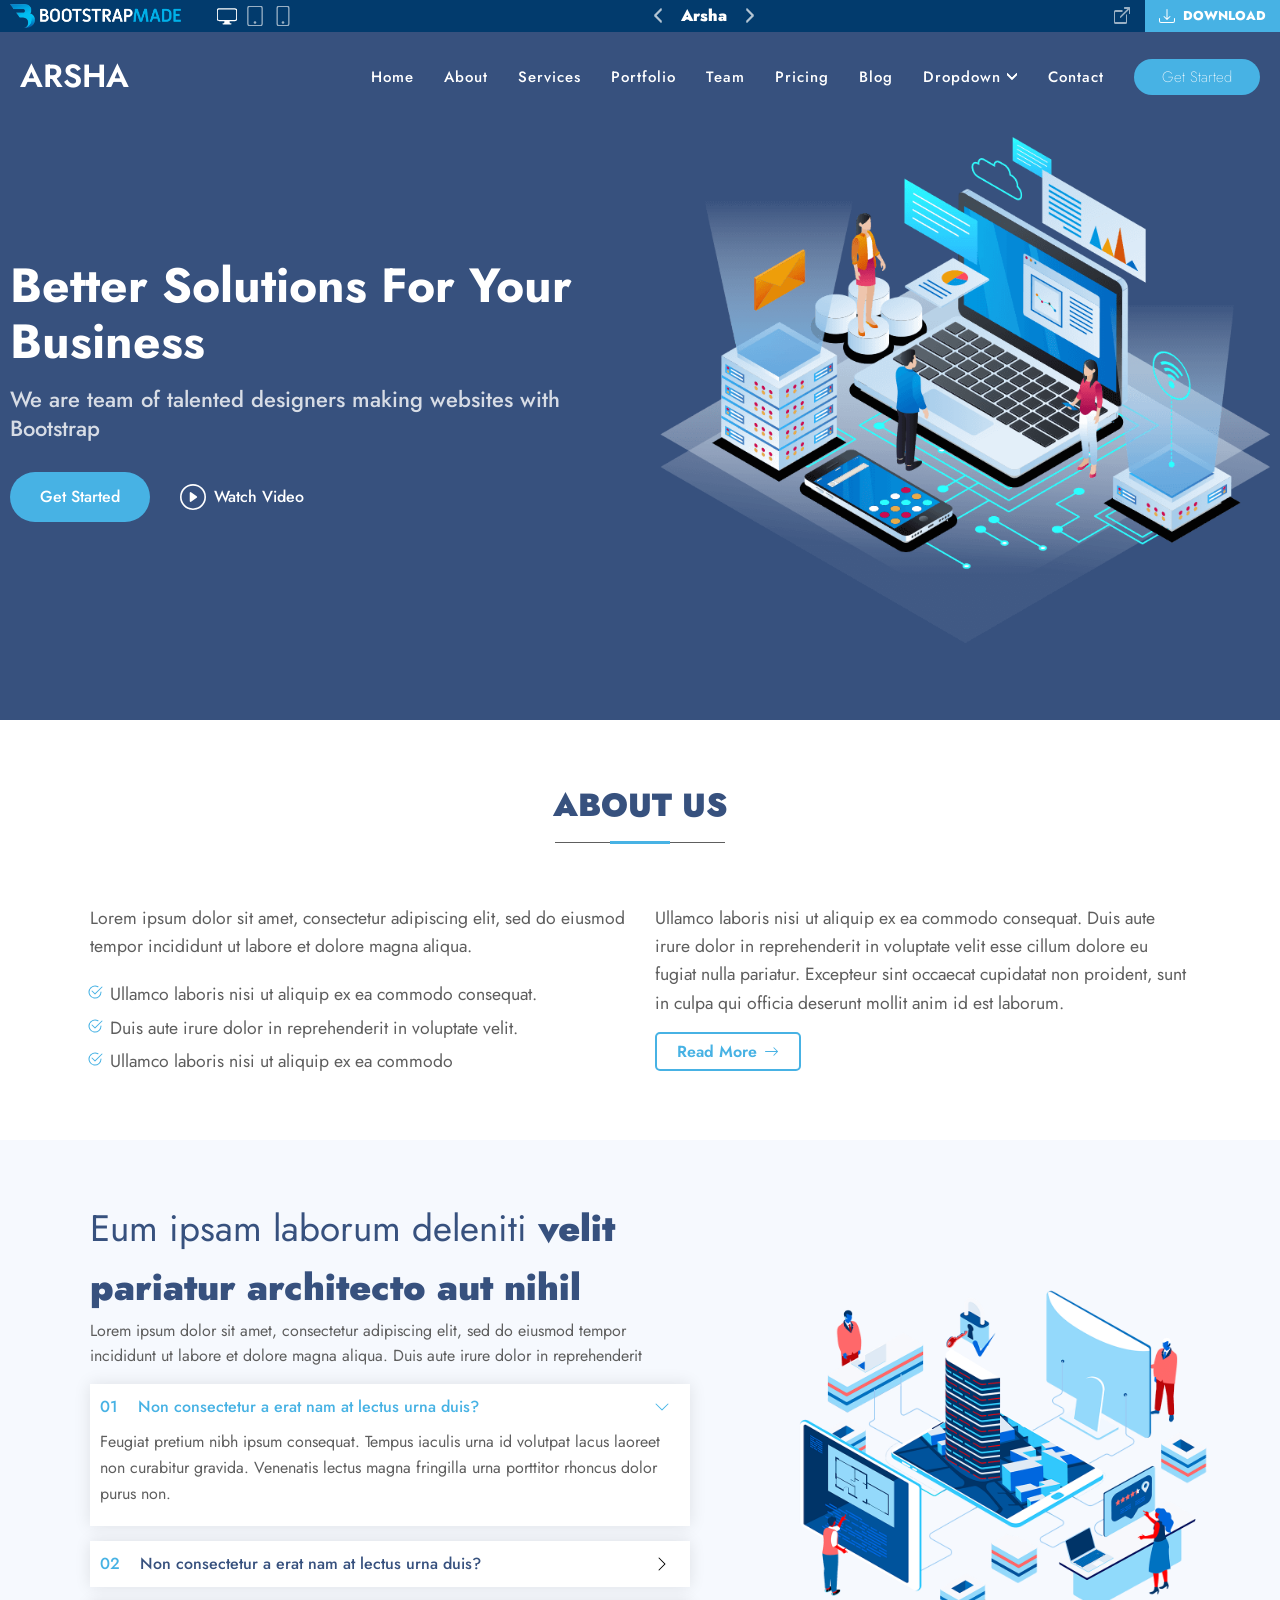
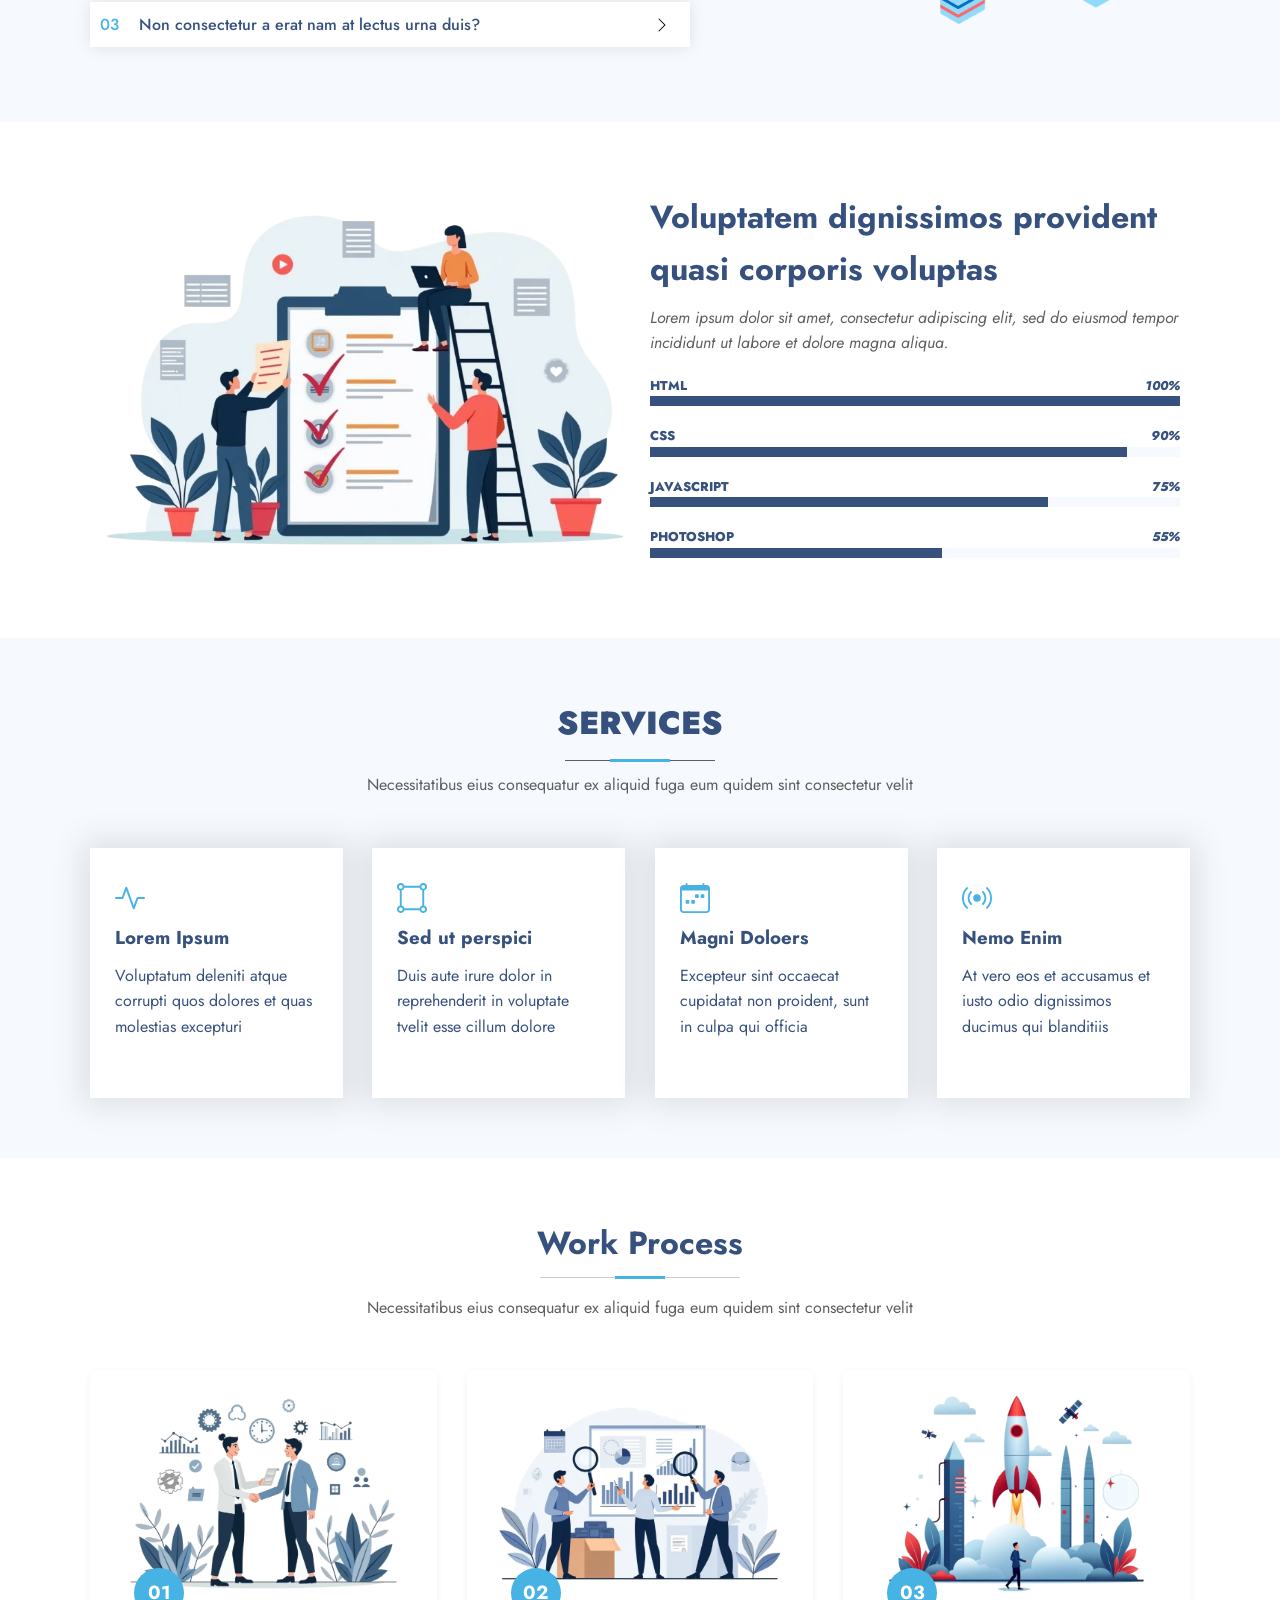
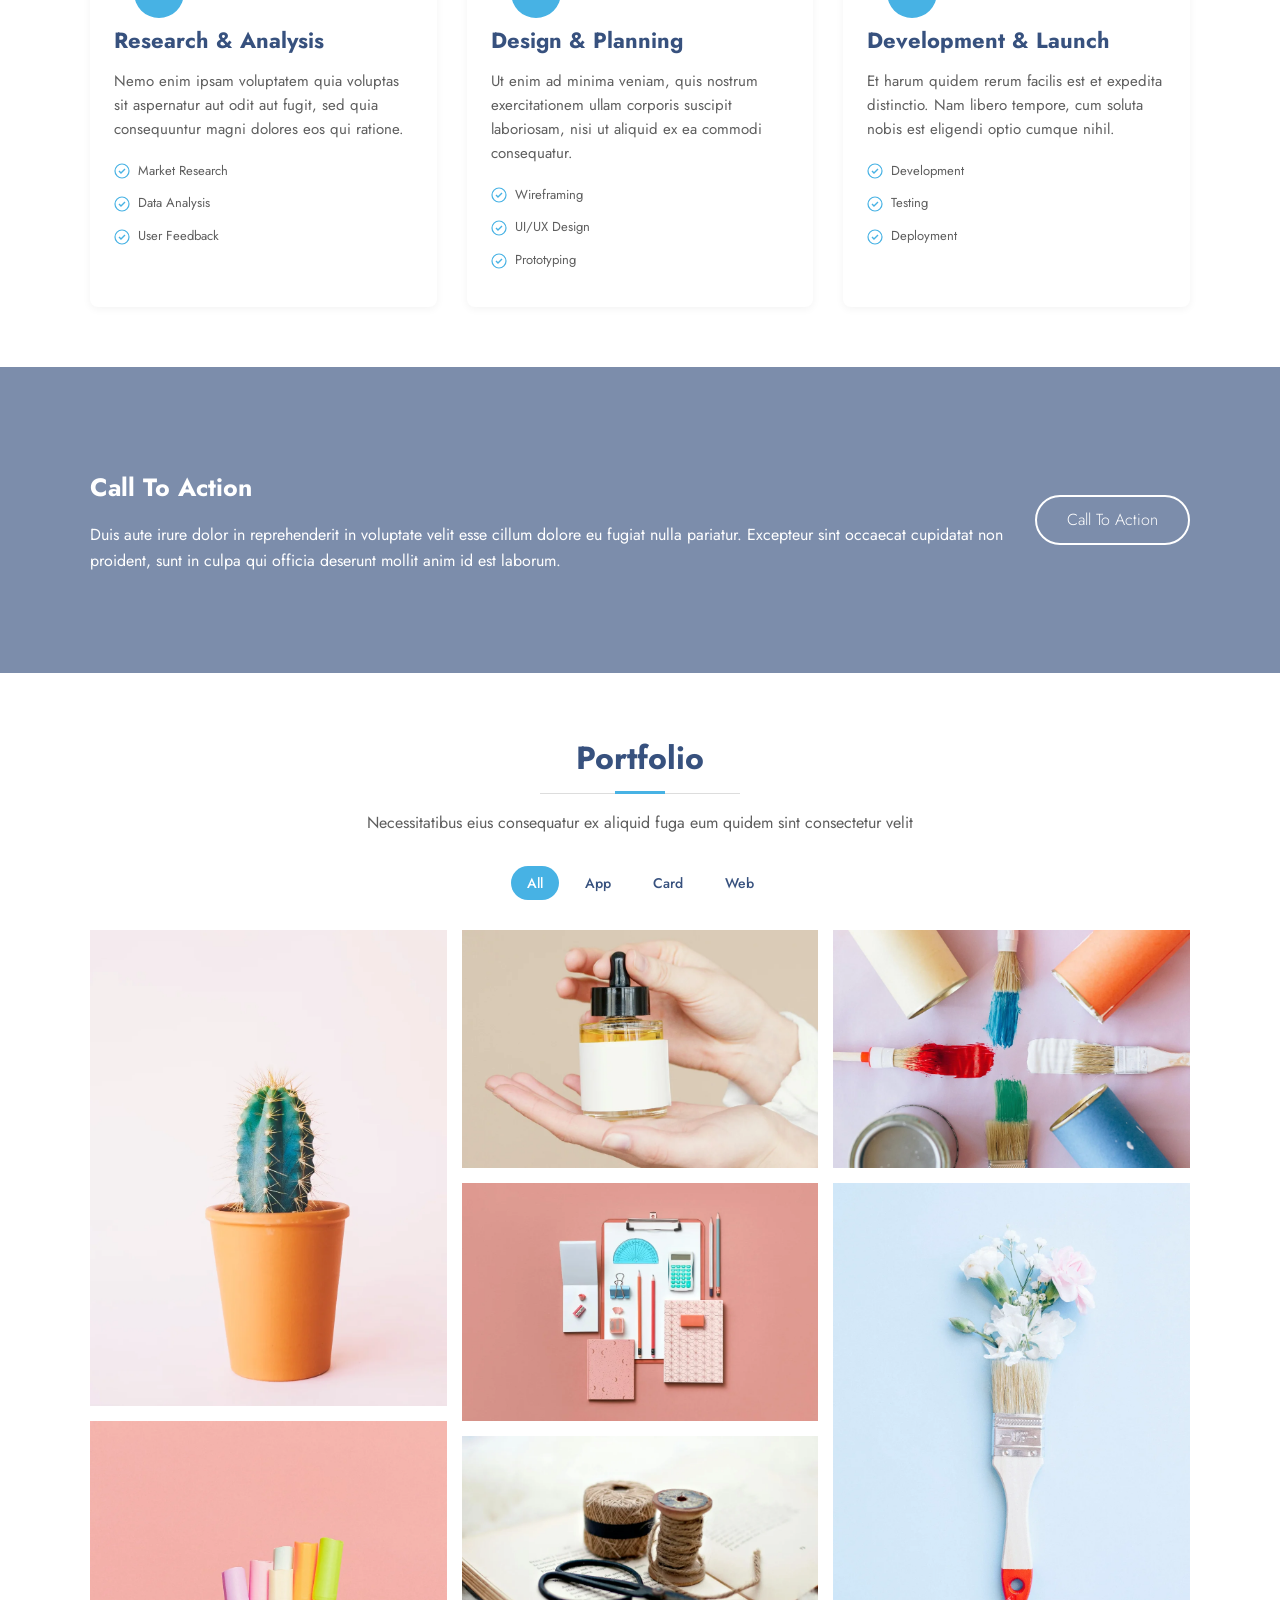
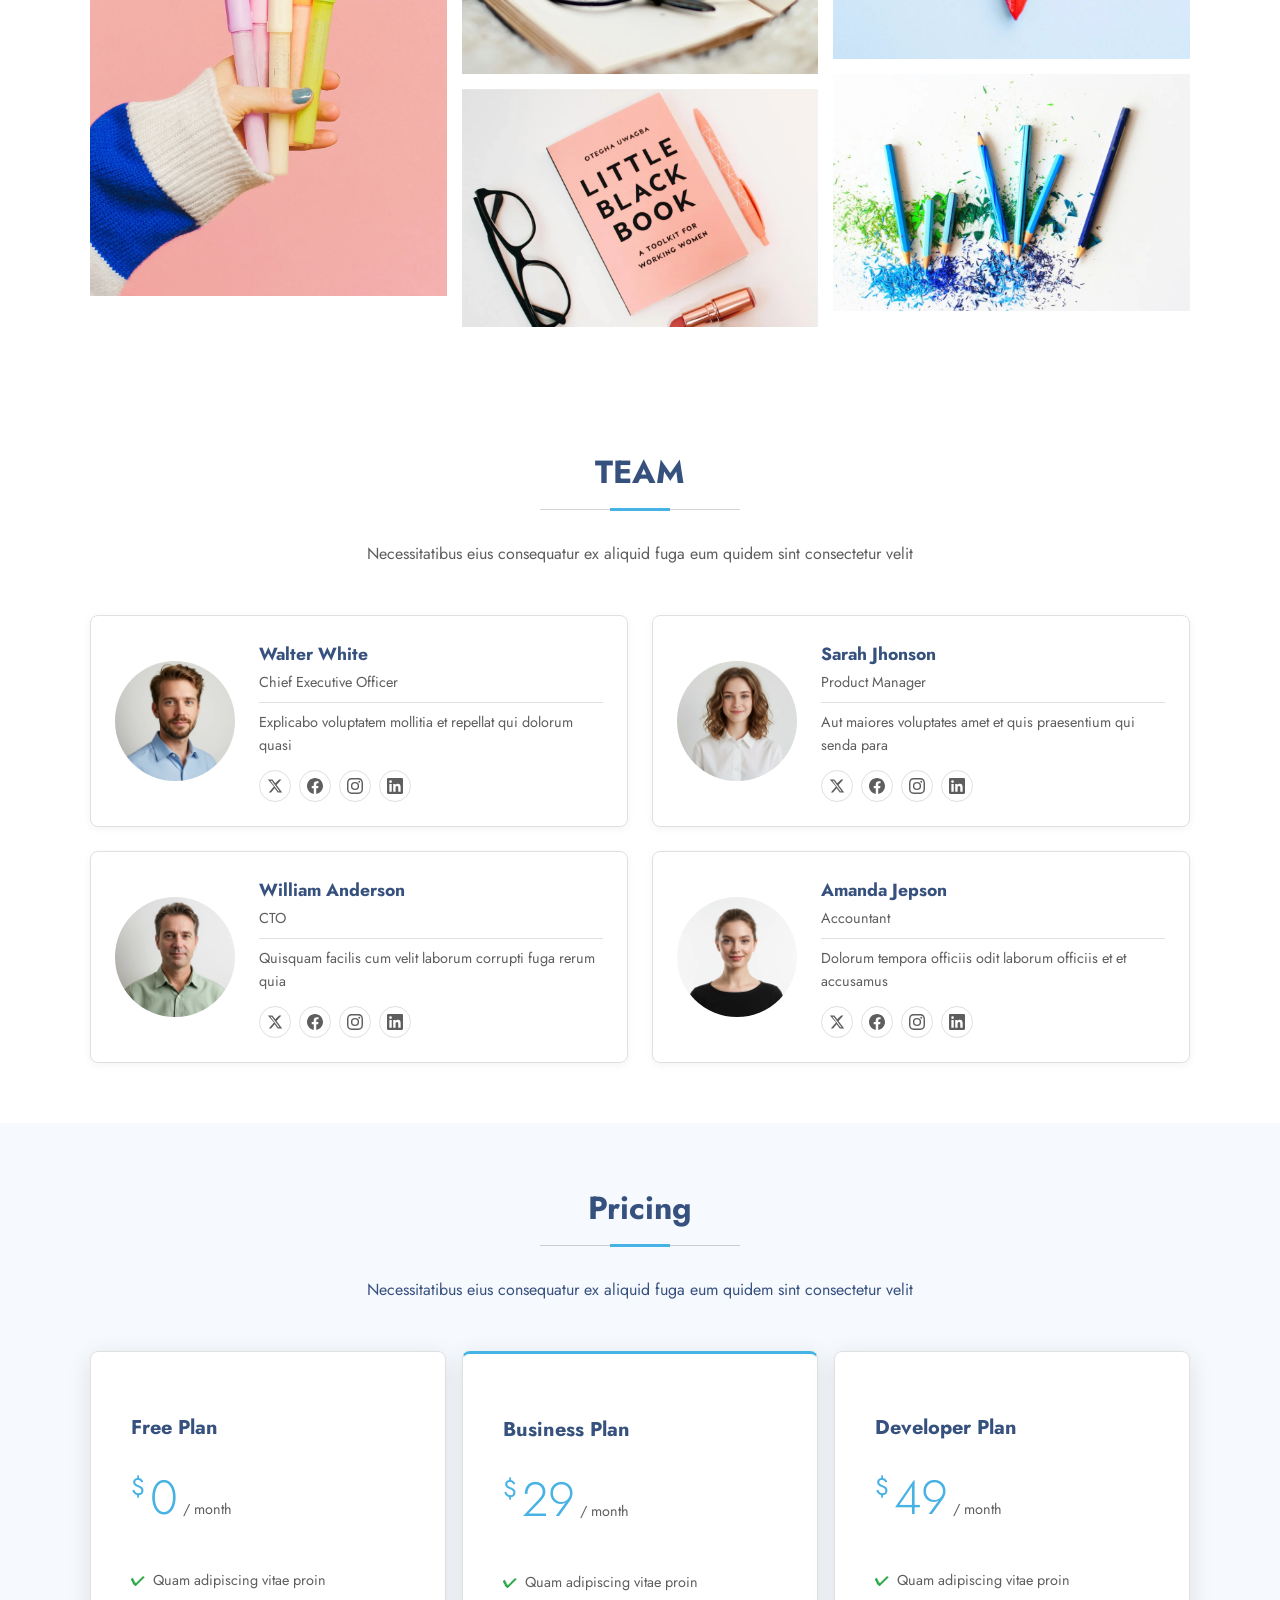
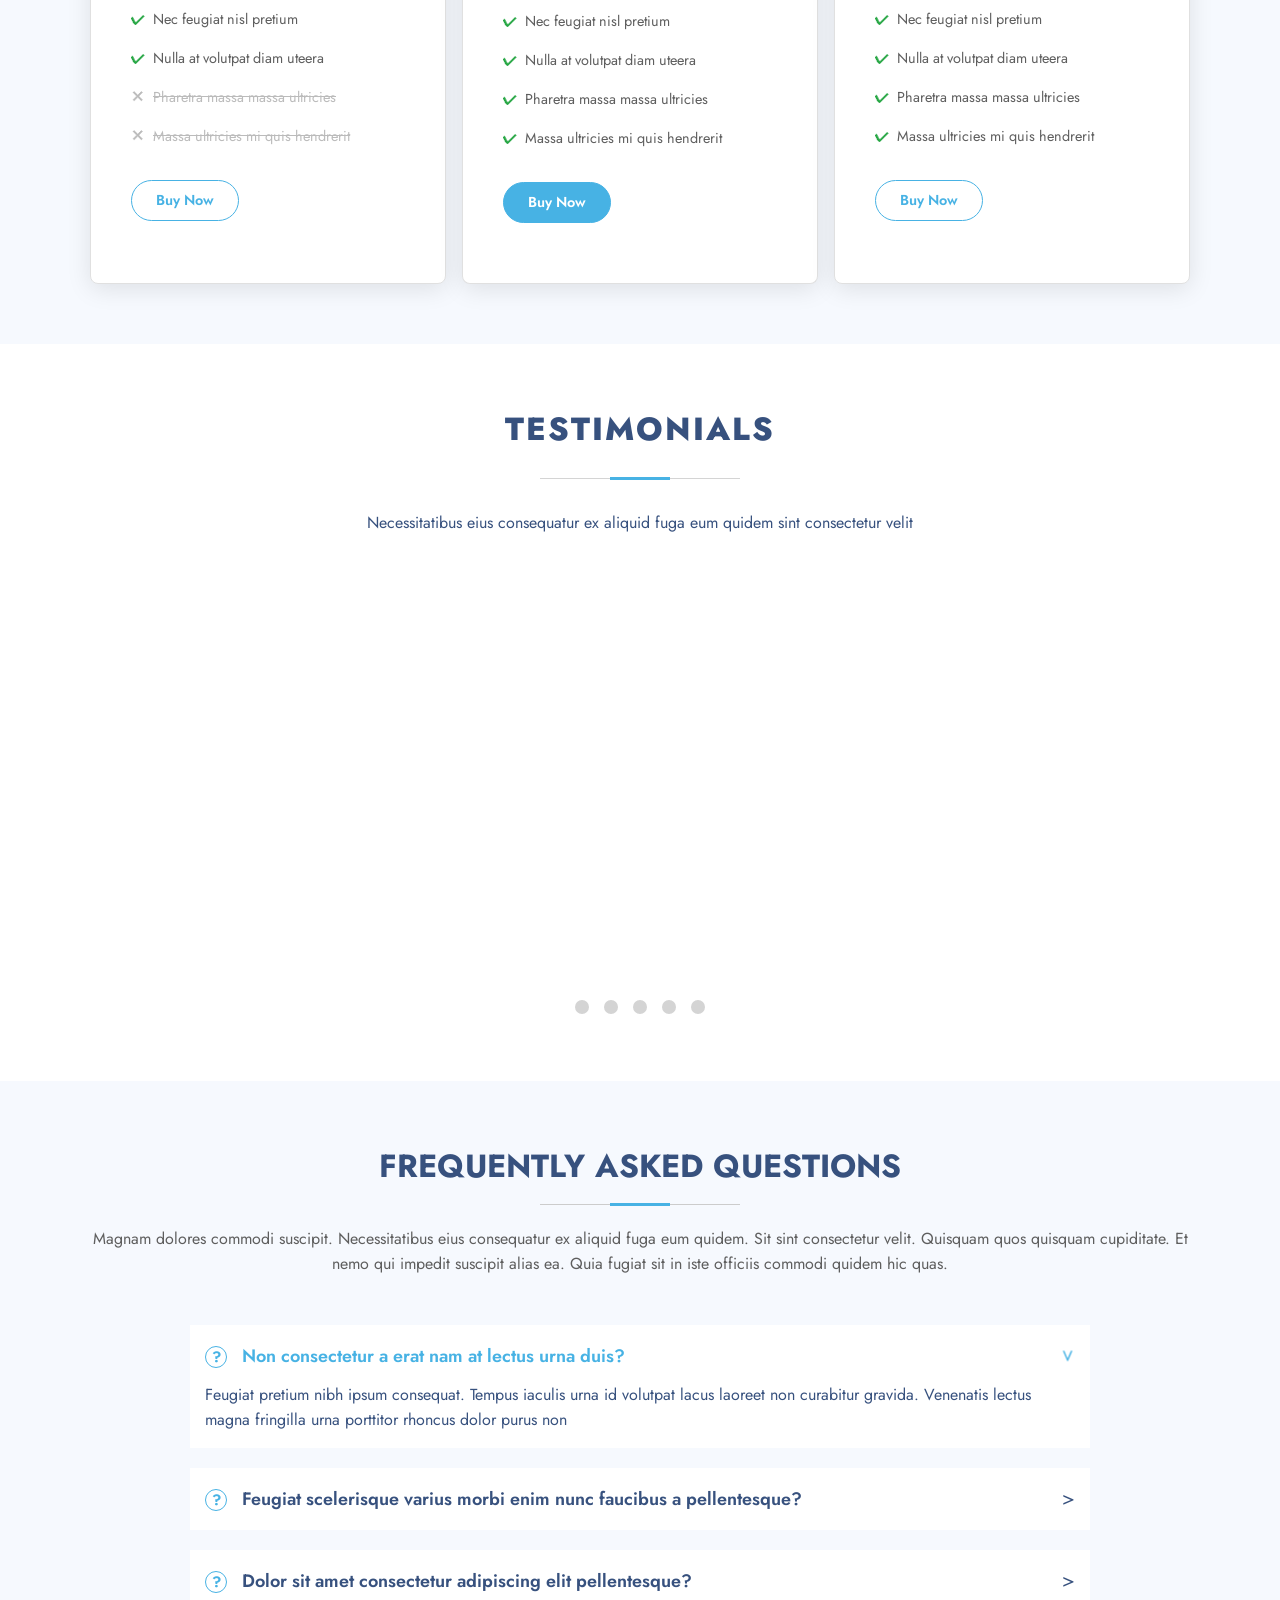
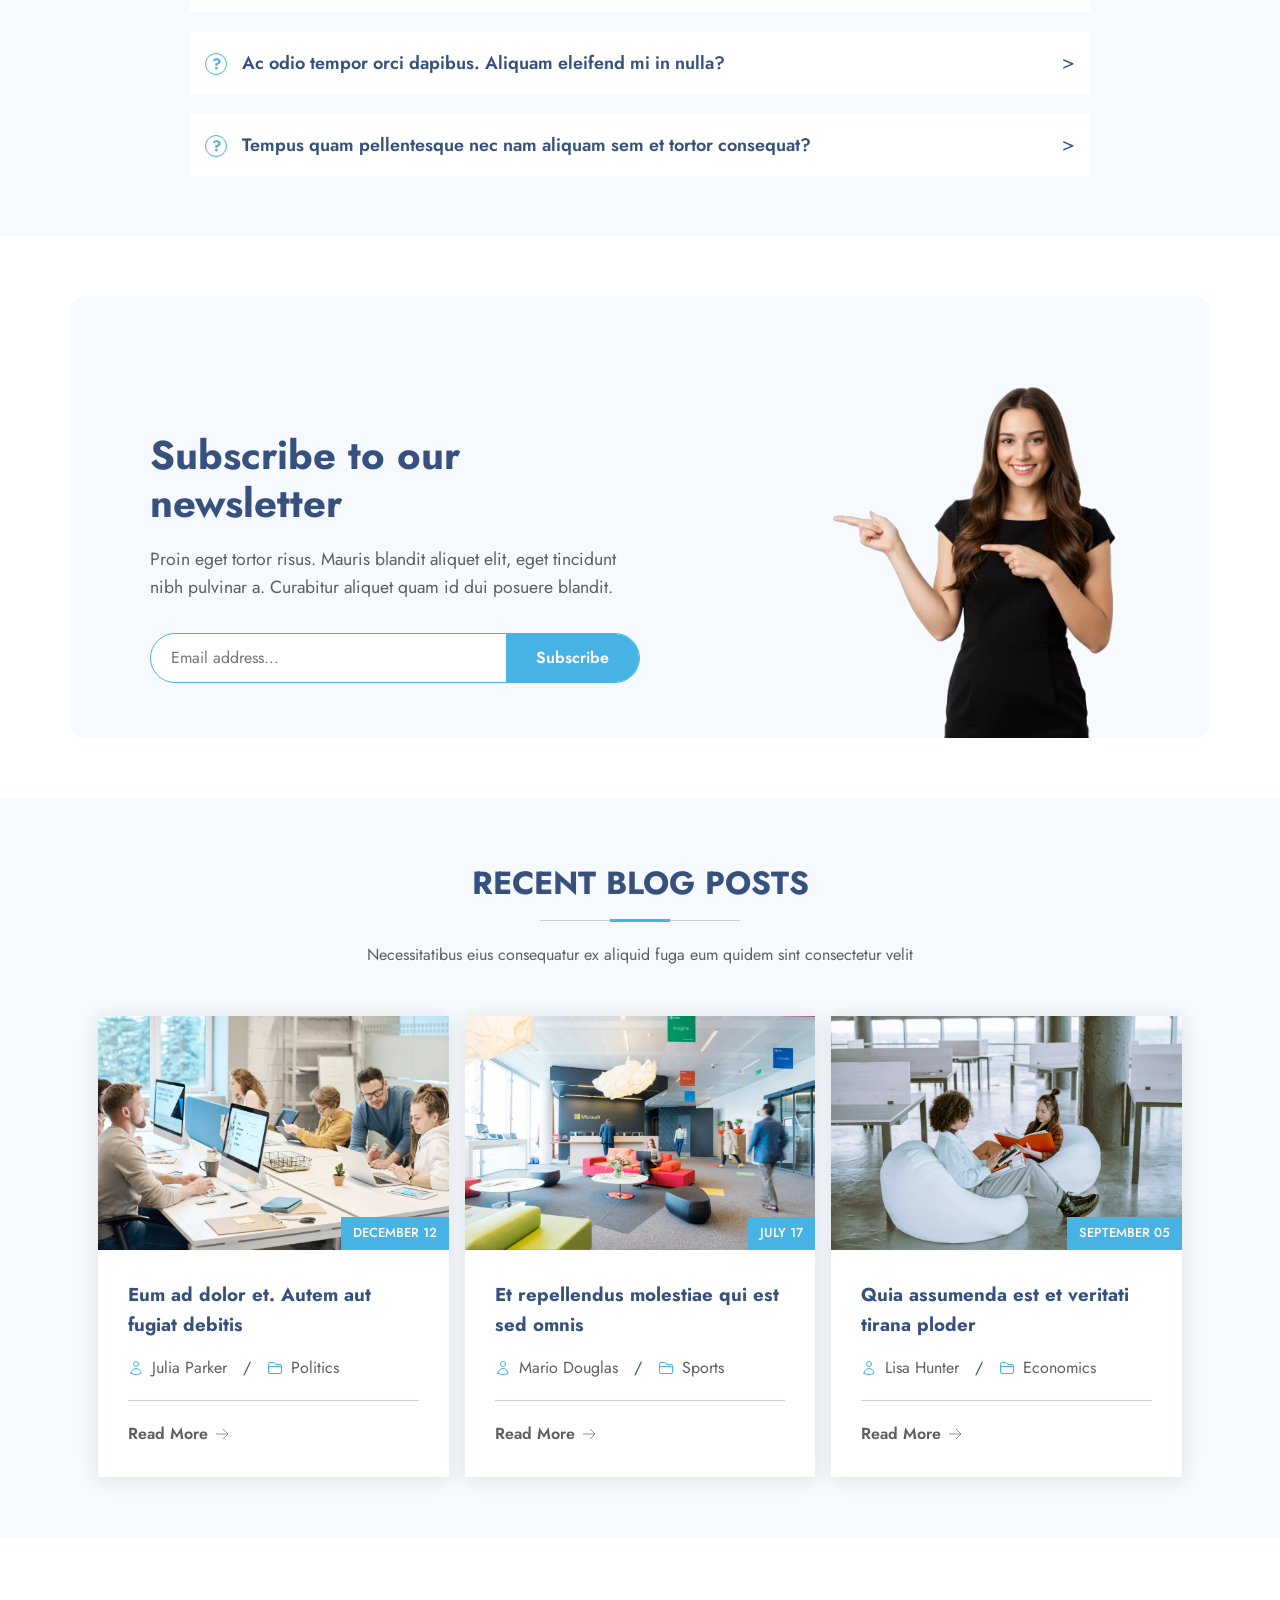
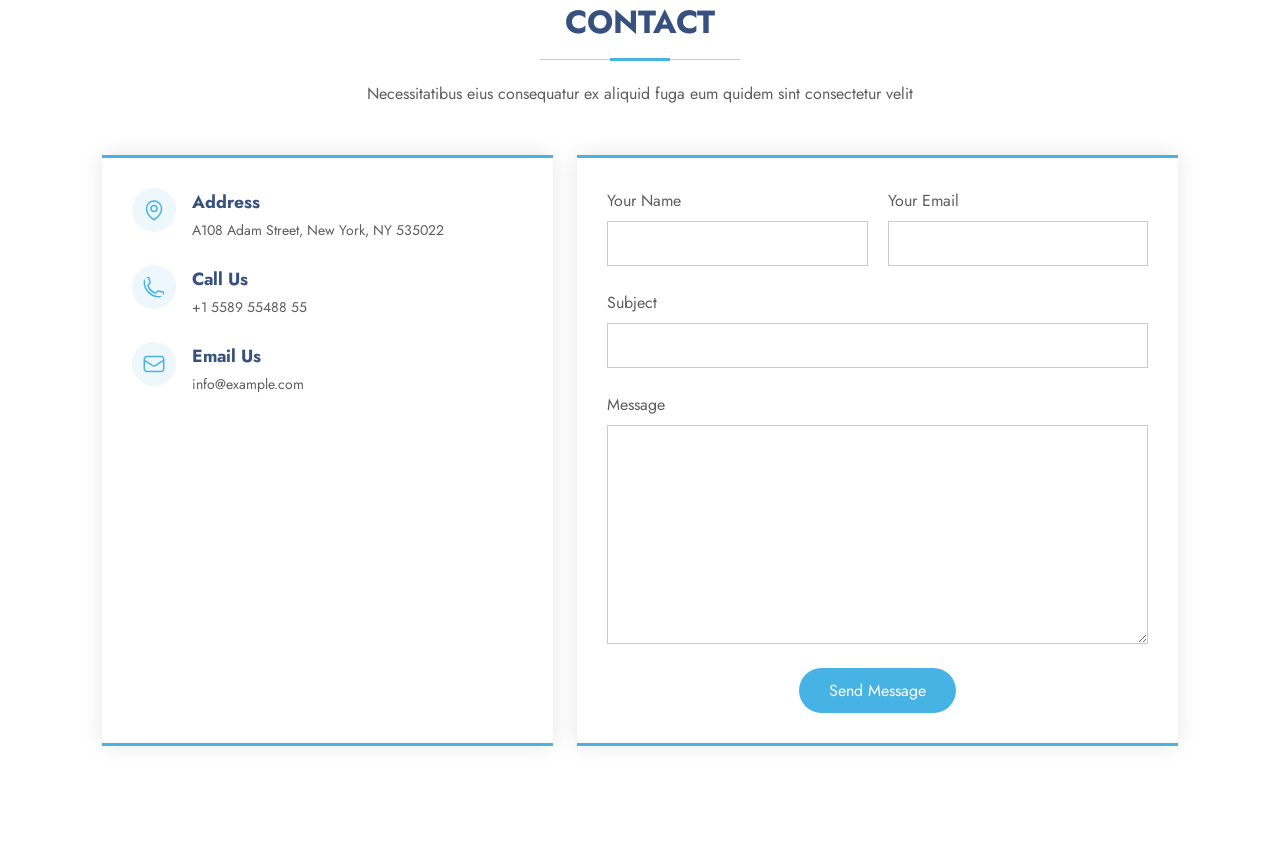
==== commit 3a5f935c: "Merge pull request #24 from Pirogramming-25/feature/soobin feat: "portfolio 섹션 구현 완료"" ====
--- a/index.html
+++ b/index.html
@@ -50,28 +50,34 @@
           </div>
           <div class="preview-devices">
             <ul>
-              <li class="preview-devices-desktop"><img src="images/display.svg" alt="Desktop" class="desktop-original"></li>
+              <li class="preview-devices-desktop"><img src="images/display.svg" alt="Desktop" class="desktop-original">
+              </li>
               <li class="preview-devices-tablet"><img src="images/tablet.svg" alt="Tablet" class="tablet-original"></li>
               <li class="preview-devices-mobile"><img src="images/phone.svg" alt="Mobile" class="mobile-original"></li>
             </ul>
           </div>
         </div>
         <div class="current-menu">
-          <a href="#" class="prev-menu"><img src="images/chevron-left-gray.svg" alt="Prev menu" class="prev-original">    </a>
+          <a href="#" class="prev-menu"><img src="images/chevron-left-gray.svg" alt="Prev menu" class="prev-original">
+          </a>
           <a href="#" class="cur-menu"><span>Arsha</span></a>
-          <a href="#" class="next-menu"><img src="images/chevron-right-gray.svg" alt="Next menu" class="next-original"></a>
+          <a href="#" class="next-menu"><img src="images/chevron-right-gray.svg" alt="Next menu"
+              class="next-original"></a>
         </div>
         <div class="navigate">
           <a href="#" class="btn-share"><img src="images/share.svg" alt="Share btn" class="share-original"></a>
-          <a href="" class="btn-download"><img src="images/download-white.svg" alt="Download btn"><span>DOWNLOAD</span></a>
-        </div>
-      </div>
-      
+          <a href="" class="btn-download"><img src="images/download-white.svg"
+              alt="Download btn"><span>DOWNLOAD</span></a>
+        </div>
+      </div>
+
       <div class="nav-bar">
-        <a href="#" class="nav-logo"><h1>ARSHA</h1></a>
+        <a href="#" class="nav-logo">
+          <h1>ARSHA</h1>
+        </a>
         <nav class="navmenu">
           <ul>
-            <li><a href="#" class="cur-navmenu">Home</a></li>
+            <li><a href="#">Home</a></li>
             <li><a href="#">About</a></li>
             <li><a href="#">Services</a></li>
             <li><a href="#">Portfolio</a></li>
@@ -79,20 +85,13 @@
             <li><a href="#">Pricing</a></li>
             <li><a href="#">Blog</a></li>
             <li class="dropdown"><a href="#">
-              <span>Dropdown</span>
-              <img src="images/chevron-down-white.svg" alt="Dropdown">
-            </a></li>
+                <span>Dropdown</span>
+                <img src="images/chevron-down-white.svg" alt="Dropdown">
+              </a></li>
             <li><a href="#">Contact</a></li>
           </ul>
         </nav>
-        <div class="nav-right">
-          <div class="btn-getstarted">Get Started</div>
-          <button class="mobile-nav-toggle">
-            <span></span>
-            <span></span>
-            <span></span>
-          </button>
-        </div>
+        <div class="btn-getstarted">Get Started</div>
       </div>
     </div>
   </header>
@@ -110,36 +109,10 @@
         <div class="hero-letter-bottom">
           <a href="#" class="hero-getstarted-btn">Get Started</a>
           <a href="#" class="hero-watchvideo">
-            <img src="images/play-circle.svg" alt="Watch Video" class="play-btn">
+            <img src="images/play-circle.svg" alt="Watch Video">
             <span>Watch Video</span>
           </a>
         </div>
-      </div>
-    </div>
-  </section>
-  
-  <section id="clients">
-    <div class="swiper">
-      <!-- 원본 로고 세트 -->
-      <div class="swiper-wrapper">
-        <div class="swiper-slide"><img src="images/clients-1.webp" alt="clients-1"></div>
-        <div class="swiper-slide"><img src="images/clients-2.webp" alt="clients-2"></div>
-        <div class="swiper-slide"><img src="images/clients-3.webp" alt="clients-3"></div>
-        <div class="swiper-slide"><img src="images/clients-4.webp" alt="clients-4"></div>
-        <div class="swiper-slide"><img src="images/clients-5.webp" alt="clients-5"></div>
-        <div class="swiper-slide"><img src="images/clients-6.webp" alt="clients-6"></div>
-        <div class="swiper-slide"><img src="images/clients-7.webp" alt="clients-7"></div>
-        <div class="swiper-slide"><img src="images/clients-8.webp" alt="clients-8"></div>
-      </div>
-      <div class="swiper-wrapper" aria-hidden="true">
-        <div class="swiper-slide"><img src="images/clients-1.webp" alt="clients-1"></div>
-        <div class="swiper-slide"><img src="images/clients-2.webp" alt="clients-2"></div>
-        <div class="swiper-slide"><img src="images/clients-3.webp" alt="clients-3"></div>
-        <div class="swiper-slide"><img src="images/clients-4.webp" alt="clients-4"></div>
-        <div class="swiper-slide"><img src="images/clients-5.webp" alt="clients-5"></div>
-        <div class="swiper-slide"><img src="images/clients-6.webp" alt="clients-6"></div>
-        <div class="swiper-slide"><img src="images/clients-7.webp" alt="clients-7"></div>
-        <div class="swiper-slide"><img src="images/clients-8.webp" alt="clients-8"></div>
       </div>
     </div>
   </section>
@@ -176,7 +149,7 @@
               sint occaecat cupidatat non proident, sunt in culpa qui officia
               deserunt mollit anim id est laborum.
             </p>
-            <button class="about-more">Read More <img src="./images/arrow-right.svg" alt=""> </button>
+            <a class="about-more" href="#">Read More <img src="./images/arrow-right.svg" alt=""> </a>
           </div>
 
         </div>
@@ -190,33 +163,43 @@
       <div class="container">
         <div class="why-us-first-area">
           <h2>Eum ipsam laborum deleniti <strong>velit pariatur architecto aut nihil</strong></h2>
-          <p>Lorem ipsum dolor sit amet, consectetur adipiscing elit, sed do eiusmod tempor incididunt 
+          <p>Lorem ipsum dolor sit amet, consectetur adipiscing elit, sed do eiusmod tempor incididunt
             ut labore et dolore magna aliqua. Duis aute irure dolor in reprehenderit</p>
           <details class="why-us-card" open>
-            <summary class="why-us-card-name"><div class="why-us-num">01</div> Non consectetur a erat nam at lectus urna duis?
-              <span class="why-us-more"><img class="icon-default" src="./images/chevron-right.svg" alt=""><img src="./images/chevron-right-blue.svg" alt="" class="icon-active"></span>
+            <summary class="why-us-card-name">
+              <div class="why-us-num">01</div> Non consectetur a erat nam at lectus urna duis?
+              <span class="why-us-more"><img class="icon-default" src="./images/chevron-right.svg" alt=""><img
+                  src="./images/chevron-right-blue.svg" alt="" class="icon-active"></span>
             </summary>
-            <p>Feugiat pretium nibh ipsum consequat. Tempus iaculis urna id volutpat lacus laoreet 
+            <p>Feugiat pretium nibh ipsum consequat. Tempus iaculis urna id volutpat lacus laoreet
               non curabitur gravida. Venenatis lectus magna fringilla urna porttitor rhoncus dolor purus non.
             </p>
           </details>
           <details class="why-us-card">
-            <summary class="why-us-card-name"><div class="why-us-num">02</div> Non consectetur a erat nam at lectus urna duis?
-              <span class="why-us-more"><img class="icon-default" src="./images/chevron-right.svg" alt=""><img src="./images/chevron-right-blue.svg" alt="" class="icon-active"></span>
+            <summary class="why-us-card-name">
+              <div class="why-us-num">02</div> Non consectetur a erat nam at lectus urna duis?
+              <span class="why-us-more"><img class="icon-default" src="./images/chevron-right.svg" alt=""><img
+                  src="./images/chevron-right-blue.svg" alt="" class="icon-active"></span>
             </summary>
-            <p>Dolor sit amet consectetur adipiscing elit pellentesque habitant morbi. Id interdum velit laoreet id donec ultrices. Fringilla phasellus faucibus scelerisque eleifend 
-              donec pretium. Est pellentesque elit ullamcorper dignissim. Mauris ultrices eros in cursus turpis massa tincidunt dui.
+            <p>Dolor sit amet consectetur adipiscing elit pellentesque habitant morbi. Id interdum velit laoreet id
+              donec ultrices. Fringilla phasellus faucibus scelerisque eleifend
+              donec pretium. Est pellentesque elit ullamcorper dignissim. Mauris ultrices eros in cursus turpis massa
+              tincidunt dui.
             </p>
           </details>
           <details class="why-us-card">
-            <summary class="why-us-card-name"><div class="why-us-num">03</div> Non consectetur a erat nam at lectus urna duis?
-              <span class="why-us-more"><img class="icon-default" src="./images/chevron-right.svg" alt=""><img src="./images/chevron-right-blue.svg" alt="" class="icon-active"></span>
+            <summary class="why-us-card-name">
+              <div class="why-us-num">03</div> Non consectetur a erat nam at lectus urna duis?
+              <span class="why-us-more"><img class="icon-default" src="./images/chevron-right.svg" alt=""><img
+                  src="./images/chevron-right-blue.svg" alt="" class="icon-active"></span>
             </summary>
-            <p>Eleifend mi in nulla posuere sollicitudin aliquam ultrices sagittis orci. Faucibus pulvinar elementum integer enim. Sem nulla pharetra diam sit amet nisl suscipit. 
-              Rutrum tellus pellentesque eu tincidunt. Lectus urna duis convallis convallis tellus. Urna molestie at elementum eu facilisis sed odio morbi quis
+            <p>Eleifend mi in nulla posuere sollicitudin aliquam ultrices sagittis orci. Faucibus pulvinar elementum
+              integer enim. Sem nulla pharetra diam sit amet nisl suscipit.
+              Rutrum tellus pellentesque eu tincidunt. Lectus urna duis convallis convallis tellus. Urna molestie at
+              elementum eu facilisis sed odio morbi quis
             </p>
           </details>
-          
+
 
         </div>
         <div class="why-us-img">
@@ -234,7 +217,8 @@
         </div>
         <div class="skills-right">
           <h2>Voluptatem dignissimos provident quasi corporis voluptas</h2>
-          <p>Lorem ipsum dolor sit amet, consectetur adipiscing elit, sed do eiusmod tempor incididunt ut labore et dolore magna aliqua.</p>
+          <p>Lorem ipsum dolor sit amet, consectetur adipiscing elit, sed do eiusmod tempor incididunt ut labore et
+            dolore magna aliqua.</p>
           <div class="skill-bar">
             <div class="progress">
               <span class="skill">
@@ -290,24 +274,32 @@
         </div>
         <div class="services-cardlist">
           <div class="services-card">
-            <img src="./images/activity.svg" alt="">
-            <h3>Lorem Ipsum</h3>
-            <p>Voluptatum deleniti atque corrupti quos dolores et quas molestias excepturi</p>
+            <a href="#" class="card-link">
+              <img src="./images/activity.svg" alt="">
+              <h3>Lorem Ipsum</h3>
+              <p>Voluptatum deleniti atque corrupti quos dolores et quas molestias excepturi</p>
+            </a>
           </div>
           <div class="services-card">
-            <img src="./images/bounding-box-circles.svg" alt="">
-            <h3>Sed ut perspici</h3>
-            <p>Duis aute irure dolor in reprehenderit in voluptate tvelit esse cillum dolore</p>
+            <a href="#" class="card-link">
+              <img src="./images/bounding-box-circles.svg" alt="">
+              <h3>Sed ut perspici</h3>
+              <p>Duis aute irure dolor in reprehenderit in voluptate tvelit esse cillum dolore</p>
+            </a>
           </div>
           <div class="services-card">
-            <img src="./images/calendar-week.svg" alt="">
-            <h3>Magni Doloers</h2>
-            <p>Excepteur sint occaecat cupidatat non proident, sunt in culpa qui officia</p>
+            <a href="#" class="card-link">
+              <img src="./images/calendar-week.svg" alt="">
+              <h3>Magni Doloers</h2>
+              <p>Excepteur sint occaecat cupidatat non proident, sunt in culpa qui officia</p>
+            </a>
           </div>
           <div class="services-card">
-            <img src="./images/broadcast.svg" alt="">
-            <h3>Nemo Enim</h3>
-            <p>At vero eos et accusamus et iusto odio dignissimos ducimus qui blanditiis</p>
+            <a href="#" class="card-link">
+              <img src="./images/broadcast.svg" alt="">
+              <h3>Nemo Enim</h3>
+              <p>At vero eos et accusamus et iusto odio dignissimos ducimus qui blanditiis</p>
+            </a>
           </div>
         </div>
       </div>
@@ -440,10 +432,12 @@
     <section id="cta" class="section">
       <div class="container">
         <div class="cta-box">
-          <div class="cta-text"> 
+          <div class="cta-text">
             <h3>Call To Action</h3>
-            <p>Duis aute irure dolor in reprehenderit in voluptate velit esse cillum dolore eu fugiat nulla pariatur. Excepteur sint occaecat cupidatat non proident, sunt in culpa qui officia deserunt mollit anim id est laborum.</p>
-          
+            <p>Duis aute irure dolor in reprehenderit in voluptate velit esse cillum dolore eu fugiat nulla pariatur.
+              Excepteur sint occaecat cupidatat non proident, sunt in culpa qui officia deserunt mollit anim id est
+              laborum.</p>
+
           </div>
           <a href="#" class="cta-btn">Call To Action</a>
         </div>
@@ -454,12 +448,121 @@
     <!-- =========================================== -->
     <!-- 08. PORTFOLIO (담당: 이수빈)                 -->
     <!-- =========================================== -->
-    <section id="portfolio" class="section">
-      <div class="container">
-        <!-- All/App/Card/Web 필터 + 작품 -->
-      </div>
-    </section>
-
+<section id="portfolio" class="section">
+  <div class="container">
+    <div class="section-title">
+      <h2>Portfolio</h2>
+      <p>Necessitatibus eius consequatur ex aliquid fuga eum quidem sint consectetur velit</p>
+    </div>
+
+    <!-- 필터 라디오 (숨김) -->
+    <input type="radio" name="portfolio-filter" id="filter-all" class="filter-input" checked>
+    <input type="radio" name="portfolio-filter" id="filter-app" class="filter-input">
+    <input type="radio" name="portfolio-filter" id="filter-card" class="filter-input">
+    <input type="radio" name="portfolio-filter" id="filter-web" class="filter-input">
+
+    <!-- 필터 버튼 -->
+    <div class="portfolio-filters">
+      <label for="filter-all">All</label>
+      <label for="filter-app">App</label>
+      <label for="filter-card">Card</label>
+      <label for="filter-web">Web</label>
+    </div>
+
+    <!-- 작품 그리드 (컬럼 세로 순서) -->
+    <div class="portfolio-grid">
+      <!-- 1번 컬럼 -->
+      <div class="portfolio-item app">
+        <img src="images/portfolio1.webp" alt="cactus">
+        <div class="portfolio-info">
+          <h4>App 1</h4>
+          <p>Lorem ipsum, dolor sit</p>
+        </div>
+        <div class="portfolio-links">
+          <a href="#" class="preview"><svg viewBox="0 0 16 16" width="20" height="20" fill="none" stroke="currentColor" stroke-width="1.3" stroke-linecap="round"><circle cx="6.5" cy="6.5" r="4.5"/><line x1="10" y1="10" x2="15" y2="15"/><line x1="6.5" y1="4.3" x2="6.5" y2="8.7"/><line x1="4.3" y1="6.5" x2="8.7" y2="6.5"/></svg></a>
+          <a href="#" class="details"><svg viewBox="0 0 16 16" width="20" height="20" fill="none" stroke="currentColor" stroke-width="1.3" stroke-linecap="round"><path d="M6.8 9.2a2.4 2.4 0 0 1 0-3.4l1.8-1.8a2.4 2.4 0 0 1 3.4 3.4l-1 1"/><path d="M9.2 6.8a2.4 2.4 0 0 1 0 3.4l-1.8 1.8a2.4 2.4 0 0 1-3.4-3.4l1-1"/></svg></a>
+        </div>
+      </div>
+
+      <div class="portfolio-item web">
+        <img src="images/portfolio-portrait-3.webp" alt="markers">
+        <div class="portfolio-info">
+          <h4>Branding 2</h4>
+          <p>Lorem ipsum, dolor sit</p>
+        </div>
+        <div class="portfolio-links">
+          <a href="#" class="preview"><svg viewBox="0 0 16 16" width="20" height="20" fill="none" stroke="currentColor" stroke-width="1.3" stroke-linecap="round"><circle cx="6.5" cy="6.5" r="4.5"/><line x1="10" y1="10" x2="15" y2="15"/><line x1="6.5" y1="4.3" x2="6.5" y2="8.7"/><line x1="4.3" y1="6.5" x2="8.7" y2="6.5"/></svg></a>
+          <a href="#" class="details"><svg viewBox="0 0 16 16" width="20" height="20" fill="none" stroke="currentColor" stroke-width="1.3" stroke-linecap="round"><path d="M6.8 9.2a2.4 2.4 0 0 1 0-3.4l1.8-1.8a2.4 2.4 0 0 1 3.4 3.4l-1 1"/><path d="M9.2 6.8a2.4 2.4 0 0 1 0 3.4l-1.8 1.8a2.4 2.4 0 0 1-3.4-3.4l1-1"/></svg></a>
+        </div>
+      </div>
+
+      <!-- 2번 컬럼 -->
+      <div class="portfolio-item card">
+        <img src="images/portfolio2.webp" alt="oil">
+        <div class="portfolio-info"><h4>Product 1</h4><p>Lorem ipsum, dolor sit</p></div>
+        <div class="portfolio-links">
+          <a href="#" class="preview"><svg viewBox="0 0 16 16" width="20" height="20" fill="none" stroke="currentColor" stroke-width="1.3" stroke-linecap="round"><circle cx="6.5" cy="6.5" r="4.5"/><line x1="10" y1="10" x2="15" y2="15"/><line x1="6.5" y1="4.3" x2="6.5" y2="8.7"/><line x1="4.3" y1="6.5" x2="8.7" y2="6.5"/></svg></a>
+          <a href="#" class="details"><svg viewBox="0 0 16 16" width="20" height="20" fill="none" stroke="currentColor" stroke-width="1.3" stroke-linecap="round"><path d="M6.8 9.2a2.4 2.4 0 0 1 0-3.4l1.8-1.8a2.4 2.4 0 0 1 3.4 3.4l-1 1"/><path d="M9.2 6.8a2.4 2.4 0 0 1 0 3.4l-1.8 1.8a2.4 2.4 0 0 1-3.4-3.4l1-1"/></svg></a>
+        </div>
+      </div>
+
+      <div class="portfolio-item app">
+        <img src="images/portfolio-4.webp" alt="stationery">
+        <div class="portfolio-info"><h4>App 2</h4><p>Lorem ipsum, dolor sit</p></div>
+        <div class="portfolio-links">
+          <a href="#" class="preview"><svg viewBox="0 0 16 16" width="20" height="20" fill="none" stroke="currentColor" stroke-width="1.3" stroke-linecap="round"><circle cx="6.5" cy="6.5" r="4.5"/><line x1="10" y1="10" x2="15" y2="15"/><line x1="6.5" y1="4.3" x2="6.5" y2="8.7"/><line x1="4.3" y1="6.5" x2="8.7" y2="6.5"/></svg></a>
+          <a href="#" class="details"><svg viewBox="0 0 16 16" width="20" height="20" fill="none" stroke="currentColor" stroke-width="1.3" stroke-linecap="round"><path d="M6.8 9.2a2.4 2.4 0 0 1 0-3.4l1.8-1.8a2.4 2.4 0 0 1 3.4 3.4l-1 1"/><path d="M9.2 6.8a2.4 2.4 0 0 1 0 3.4l-1.8 1.8a2.4 2.4 0 0 1-3.4-3.4l1-1"/></svg></a>
+        </div>
+      </div>
+
+      <div class="portfolio-item app">
+        <img src="images/portfolio-7.webp" alt="thread scissors">
+        <div class="portfolio-info"><h4>App 3</h4><p>Lorem ipsum, dolor sit</p></div>
+        <div class="portfolio-links">
+          <a href="#" class="preview"><svg viewBox="0 0 16 16" width="20" height="20" fill="none" stroke="currentColor" stroke-width="1.3" stroke-linecap="round"><circle cx="6.5" cy="6.5" r="4.5"/><line x1="10" y1="10" x2="15" y2="15"/><line x1="6.5" y1="4.3" x2="6.5" y2="8.7"/><line x1="4.3" y1="6.5" x2="8.7" y2="6.5"/></svg></a>
+          <a href="#" class="details"><svg viewBox="0 0 16 16" width="20" height="20" fill="none" stroke="currentColor" stroke-width="1.3" stroke-linecap="round"><path d="M6.8 9.2a2.4 2.4 0 0 1 0-3.4l1.8-1.8a2.4 2.4 0 0 1 3.4 3.4l-1 1"/><path d="M9.2 6.8a2.4 2.4 0 0 1 0 3.4l-1.8 1.8a2.4 2.4 0 0 1-3.4-3.4l1-1"/></svg></a>
+        </div>
+      </div>
+
+      <div class="portfolio-item web">
+        <img src="images/portfolio-9.webp" alt="little black book">
+        <div class="portfolio-info"><h4>Branding 3</h4><p>Lorem ipsum, dolor sit</p></div>
+        <div class="portfolio-links">
+          <a href="#" class="preview"><svg viewBox="0 0 16 16" width="20" height="20" fill="none" stroke="currentColor" stroke-width="1.3" stroke-linecap="round"><circle cx="6.5" cy="6.5" r="4.5"/><line x1="10" y1="10" x2="15" y2="15"/><line x1="6.5" y1="4.3" x2="6.5" y2="8.7"/><line x1="4.3" y1="6.5" x2="8.7" y2="6.5"/></svg></a>
+          <a href="#" class="details"><svg viewBox="0 0 16 16" width="20" height="20" fill="none" stroke="currentColor" stroke-width="1.3" stroke-linecap="round"><path d="M6.8 9.2a2.4 2.4 0 0 1 0-3.4l1.8-1.8a2.4 2.4 0 0 1 3.4 3.4l-1 1"/><path d="M9.2 6.8a2.4 2.4 0 0 1 0 3.4l-1.8 1.8a2.4 2.4 0 0 1-3.4-3.4l1-1"/></svg></a>
+        </div>
+      </div>
+
+      <!-- 3번 컬럼 -->
+      <div class="portfolio-item web">
+        <img src="images/portfolio3.webp" alt="paint brushes">
+        <div class="portfolio-info"><h4>Branding 1</h4><p>Lorem ipsum, dolor sit</p></div>
+        <div class="portfolio-links">
+          <a href="#" class="preview"><svg viewBox="0 0 16 16" width="20" height="20" fill="none" stroke="currentColor" stroke-width="1.3" stroke-linecap="round"><circle cx="6.5" cy="6.5" r="4.5"/><line x1="10" y1="10" x2="15" y2="15"/><line x1="6.5" y1="4.3" x2="6.5" y2="8.7"/><line x1="4.3" y1="6.5" x2="8.7" y2="6.5"/></svg></a>
+          <a href="#" class="details"><svg viewBox="0 0 16 16" width="20" height="20" fill="none" stroke="currentColor" stroke-width="1.3" stroke-linecap="round"><path d="M6.8 9.2a2.4 2.4 0 0 1 0-3.4l1.8-1.8a2.4 2.4 0 0 1 3.4 3.4l-1 1"/><path d="M9.2 6.8a2.4 2.4 0 0 1 0 3.4l-1.8 1.8a2.4 2.4 0 0 1-3.4-3.4l1-1"/></svg></a>
+        </div>
+      </div>
+
+      <div class="portfolio-item card">
+        <img src="images/portfolio-portrait-2.webp" alt="flower brush">
+        <div class="portfolio-info"><h4>Product 2</h4><p>Lorem ipsum, dolor sit</p></div>
+        <div class="portfolio-links">
+          <a href="#" class="preview"><svg viewBox="0 0 16 16" width="20" height="20" fill="none" stroke="currentColor" stroke-width="1.3" stroke-linecap="round"><circle cx="6.5" cy="6.5" r="4.5"/><line x1="10" y1="10" x2="15" y2="15"/><line x1="6.5" y1="4.3" x2="6.5" y2="8.7"/><line x1="4.3" y1="6.5" x2="8.7" y2="6.5"/></svg></a>
+          <a href="#" class="details"><svg viewBox="0 0 16 16" width="20" height="20" fill="none" stroke="currentColor" stroke-width="1.3" stroke-linecap="round"><path d="M6.8 9.2a2.4 2.4 0 0 1 0-3.4l1.8-1.8a2.4 2.4 0 0 1 3.4 3.4l-1 1"/><path d="M9.2 6.8a2.4 2.4 0 0 1 0 3.4l-1.8 1.8a2.4 2.4 0 0 1-3.4-3.4l1-1"/></svg></a>
+        </div>
+      </div>
+
+      <div class="portfolio-item card">
+        <img src="images/portfolio-8.webp" alt="blue pencils">
+        <div class="portfolio-info"><h4>Product 3</h4><p>Lorem ipsum, dolor sit</p></div>
+        <div class="portfolio-links">
+          <a href="#" class="preview"><svg viewBox="0 0 16 16" width="20" height="20" fill="none" stroke="currentColor" stroke-width="1.3" stroke-linecap="round"><circle cx="6.5" cy="6.5" r="4.5"/><line x1="10" y1="10" x2="15" y2="15"/><line x1="6.5" y1="4.3" x2="6.5" y2="8.7"/><line x1="4.3" y1="6.5" x2="8.7" y2="6.5"/></svg></a>
+          <a href="#" class="details"><svg viewBox="0 0 16 16" width="20" height="20" fill="none" stroke="currentColor" stroke-width="1.3" stroke-linecap="round"><path d="M6.8 9.2a2.4 2.4 0 0 1 0-3.4l1.8-1.8a2.4 2.4 0 0 1 3.4 3.4l-1 1"/><path d="M9.2 6.8a2.4 2.4 0 0 1 0 3.4l-1.8 1.8a2.4 2.4 0 0 1-3.4-3.4l1-1"/></svg></a>
+        </div>
+      </div>
+    </div>
+  </div>
+</section>
     <!-- =========================================== -->
     <!-- 09. TEAM (담당: 문예지)                      -->
     <!-- =========================================== -->
@@ -706,82 +809,92 @@
     <!-- =========================================== -->
     <!-- Testimonials Section -->
     <!-- Testimonials Section -->
-<section id="testimonials" class="testimonials section">
-
-  <!-- Section Title -->
-  <div class="container section-title" data-aos="fade-up">
-    <h2>Testimonials</h2>
-    <p>Necessitatibus eius consequatur ex aliquid fuga eum quidem sint consectetur velit</p>
-  </div>
-
-  <div class="container" data-aos="fade-up" data-aos-delay="100">
-    <div class="testimonials-slider">
-
-      <div class="testimonial-item">
-        <img src="images/testimonials-1.jpg" alt="Saul Goodman">
-        <h3>Saul Goodman</h3>
-        <h4>Ceo &amp; Founder</h4>
-        <div class="stars">
-          <span>★</span><span>★</span><span>★</span><span>★</span><span>★</span>
-        </div>
-        <p><span class="quote-left">❝</span>Proin iaculis purus consequat sem cure digni ssim donec porttitora entum suscipit rhoncus. Accusantium quam, ultricies eget id, aliquam eget nibh et. Maecen aliquam, risus at semper.<span class="quote-right">❞</span></p>
-      </div>
-
-      <div class="testimonial-item">
-        <img src="images/testimonials-2.jpg" alt="Sara Wilsson">
-        <h3>Sara Wilsson</h3>
-        <h4>Designer</h4>
-        <div class="stars">
-          <span>★</span><span>★</span><span>★</span><span>★</span><span>★</span>
-        </div>
-        <p><span class="quote-left">❝</span>Export tempor illum tamen malis malis eram quae irure esse labore quem cillum quid cillum eram malis quorum velit fore eram velit sunt aliqua noster fugiat irure amet legam anim culpa.<span class="quote-right">❞</span></p>
-      </div>
-
-      <div class="testimonial-item">
-        <img src="images/testimonials-3.jpg" alt="Jena Karlis">
-        <h3>Jena Karlis</h3>
-        <h4>Store Owner</h4>
-        <div class="stars">
-          <span>★</span><span>★</span><span>★</span><span>★</span><span>★</span>
-        </div>
-        <p><span class="quote-left">❝</span>Enim nisi quem export duis labore cillum quae magna enim sint quorum nulla quem veniam duis minim tempor labore quem eram duis noster aute amet eram fore quis sint minim.<span class="quote-right">❞</span></p>
-      </div>
-
-      <div class="testimonial-item">
-        <img src="images/testimonials-4.jpg" alt="Matt Brandon">
-        <h3>Matt Brandon</h3>
-        <h4>Freelancer</h4>
-        <div class="stars">
-          <span>★</span><span>★</span><span>★</span><span>★</span><span>★</span>
-        </div>
-        <p><span class="quote-left">❝</span>Fugiat enim eram quae cillum dolore dolor amet nulla culpa multos export minim fugiat minim velit minim dolor enim duis veniam ipsum anim magna sunt elit fore quem dolore labore illum veniam.<span class="quote-right">❞</span></p>
-      </div>
-
-      <div class="testimonial-item">
-        <img src="images/testimonials-5.jpg" alt="John Larson">
-        <h3>John Larson</h3>
-        <h4>Entrepreneur</h4>
-        <div class="stars">
-          <span>★</span><span>★</span><span>★</span><span>★</span><span>★</span>
-        </div>
-        <p><span class="quote-left">❝</span>Quis quorum aliqua sint quem legam fore sunt eram irure aliqua veniam tempor noster veniam enim culpa labore duis sunt culpa nulla illum cillum fugiat legam esse veniam culpa fore nisi cillum quid.<span class="quote-right">❞</span></p>
-      </div>
-
-    </div>
-
-    <!-- 점 네비게이터 (슬라이더 밖) -->
-    <div class="testimonials-dots">
-      <span class="dot"></span>
-      <span class="dot"></span>
-      <span class="dot"></span>
-      <span class="dot"></span>
-      <span class="dot"></span>
-    </div>
-
-  </div>
-
-</section>
-<!-- End Testimonials Section -->
+    <section id="testimonials" class="testimonials section">
+
+      <!-- Section Title -->
+      <div class="container section-title" data-aos="fade-up">
+        <h2>Testimonials</h2>
+        <p>Necessitatibus eius consequatur ex aliquid fuga eum quidem sint consectetur velit</p>
+      </div>
+
+      <div class="container" data-aos="fade-up" data-aos-delay="100">
+        <div class="testimonials-slider">
+
+          <div class="testimonial-item">
+            <img src="images/testimonials-1.jpg" alt="Saul Goodman">
+            <h3>Saul Goodman</h3>
+            <h4>Ceo &amp; Founder</h4>
+            <div class="stars">
+              <span>★</span><span>★</span><span>★</span><span>★</span><span>★</span>
+            </div>
+            <p><span class="quote-left">❝</span>Proin iaculis purus consequat sem cure digni ssim donec porttitora entum
+              suscipit rhoncus. Accusantium quam, ultricies eget id, aliquam eget nibh et. Maecen aliquam, risus at
+              semper.<span class="quote-right">❞</span></p>
+          </div>
+
+          <div class="testimonial-item">
+            <img src="images/testimonials-2.jpg" alt="Sara Wilsson">
+            <h3>Sara Wilsson</h3>
+            <h4>Designer</h4>
+            <div class="stars">
+              <span>★</span><span>★</span><span>★</span><span>★</span><span>★</span>
+            </div>
+            <p><span class="quote-left">❝</span>Export tempor illum tamen malis malis eram quae irure esse labore quem
+              cillum quid cillum eram malis quorum velit fore eram velit sunt aliqua noster fugiat irure amet legam anim
+              culpa.<span class="quote-right">❞</span></p>
+          </div>
+
+          <div class="testimonial-item">
+            <img src="images/testimonials-3.jpg" alt="Jena Karlis">
+            <h3>Jena Karlis</h3>
+            <h4>Store Owner</h4>
+            <div class="stars">
+              <span>★</span><span>★</span><span>★</span><span>★</span><span>★</span>
+            </div>
+            <p><span class="quote-left">❝</span>Enim nisi quem export duis labore cillum quae magna enim sint quorum
+              nulla quem veniam duis minim tempor labore quem eram duis noster aute amet eram fore quis sint minim.<span
+                class="quote-right">❞</span></p>
+          </div>
+
+          <div class="testimonial-item">
+            <img src="images/testimonials-4.jpg" alt="Matt Brandon">
+            <h3>Matt Brandon</h3>
+            <h4>Freelancer</h4>
+            <div class="stars">
+              <span>★</span><span>★</span><span>★</span><span>★</span><span>★</span>
+            </div>
+            <p><span class="quote-left">❝</span>Fugiat enim eram quae cillum dolore dolor amet nulla culpa multos export
+              minim fugiat minim velit minim dolor enim duis veniam ipsum anim magna sunt elit fore quem dolore labore
+              illum veniam.<span class="quote-right">❞</span></p>
+          </div>
+
+          <div class="testimonial-item">
+            <img src="images/testimonials-5.jpg" alt="John Larson">
+            <h3>John Larson</h3>
+            <h4>Entrepreneur</h4>
+            <div class="stars">
+              <span>★</span><span>★</span><span>★</span><span>★</span><span>★</span>
+            </div>
+            <p><span class="quote-left">❝</span>Quis quorum aliqua sint quem legam fore sunt eram irure aliqua veniam
+              tempor noster veniam enim culpa labore duis sunt culpa nulla illum cillum fugiat legam esse veniam culpa
+              fore nisi cillum quid.<span class="quote-right">❞</span></p>
+          </div>
+
+        </div>
+
+        <!-- 점 네비게이터 (슬라이더 밖) -->
+        <div class="testimonials-dots">
+          <span class="dot"></span>
+          <span class="dot"></span>
+          <span class="dot"></span>
+          <span class="dot"></span>
+          <span class="dot"></span>
+        </div>
+
+      </div>
+
+    </section>
+    <!-- End Testimonials Section -->
 
     <!-- =========================================== -->
     <!-- 12. FAQ (담당: 강보민)                       -->
@@ -1027,78 +1140,78 @@
 
         <div class="contact-content">
           <div class="row">
-              <div class="contact-info">
-                <div class="contact-addr">
-                  <svg xmlns="http://www.w3.org/2000/svg" fill="none" viewBox="0 0 24 24" stroke-width="1.5"
-                    stroke="currentColor" class="size-6">
-                    <path stroke-linecap="round" stroke-linejoin="round" d="M15 10.5a3 3 0 1 1-6 0 3 3 0 0 1 6 0Z" />
-                    <path stroke-linecap="round" stroke-linejoin="round"
-                      d="M19.5 10.5c0 7.142-7.5 11.25-7.5 11.25S4.5 17.642 4.5 10.5a7.5 7.5 0 1 1 15 0Z" />
-                  </svg>
-                  <div>
-                    <h3>Address</h3>
-                    <p>A108 Adam Street, New York, NY 535022</p>
-                  </div>
+            <div class="contact-info">
+              <div class="contact-addr">
+                <svg xmlns="http://www.w3.org/2000/svg" fill="none" viewBox="0 0 24 24" stroke-width="1.5"
+                  stroke="currentColor" class="size-6">
+                  <path stroke-linecap="round" stroke-linejoin="round" d="M15 10.5a3 3 0 1 1-6 0 3 3 0 0 1 6 0Z" />
+                  <path stroke-linecap="round" stroke-linejoin="round"
+                    d="M19.5 10.5c0 7.142-7.5 11.25-7.5 11.25S4.5 17.642 4.5 10.5a7.5 7.5 0 1 1 15 0Z" />
+                </svg>
+                <div>
+                  <h3>Address</h3>
+                  <p>A108 Adam Street, New York, NY 535022</p>
                 </div>
-
-                <div class="contact-call">
-                  <svg xmlns="http://www.w3.org/2000/svg" fill="none" viewBox="0 0 24 24" stroke-width="1.5"
-                    stroke="currentColor" class="size-6">
-                    <path stroke-linecap="round" stroke-linejoin="round"
-                      d="M2.25 6.75c0 8.284 6.716 15 15 15h2.25a2.25 2.25 0 0 0 2.25-2.25v-1.372c0-.516-.351-.966-.852-1.091l-4.423-1.106c-.44-.11-.902.055-1.173.417l-.97 1.293c-.282.376-.769.542-1.21.38a12.035 12.035 0 0 1-7.143-7.143c-.162-.441.004-.928.38-1.21l1.293-.97c.363-.271.527-.734.417-1.173L6.963 3.102a1.125 1.125 0 0 0-1.091-.852H4.5A2.25 2.25 0 0 0 2.25 4.5v2.25Z" />
-                  </svg>
-                  <div>
-                    <h3>Call Us</h3>
-                    <p>+1 5589 55488 55</p>
-                  </div>
+              </div>
+
+              <div class="contact-call">
+                <svg xmlns="http://www.w3.org/2000/svg" fill="none" viewBox="0 0 24 24" stroke-width="1.5"
+                  stroke="currentColor" class="size-6">
+                  <path stroke-linecap="round" stroke-linejoin="round"
+                    d="M2.25 6.75c0 8.284 6.716 15 15 15h2.25a2.25 2.25 0 0 0 2.25-2.25v-1.372c0-.516-.351-.966-.852-1.091l-4.423-1.106c-.44-.11-.902.055-1.173.417l-.97 1.293c-.282.376-.769.542-1.21.38a12.035 12.035 0 0 1-7.143-7.143c-.162-.441.004-.928.38-1.21l1.293-.97c.363-.271.527-.734.417-1.173L6.963 3.102a1.125 1.125 0 0 0-1.091-.852H4.5A2.25 2.25 0 0 0 2.25 4.5v2.25Z" />
+                </svg>
+                <div>
+                  <h3>Call Us</h3>
+                  <p>+1 5589 55488 55</p>
                 </div>
-
-                <div class="contact-email">
-                  <svg xmlns="http://www.w3.org/2000/svg" fill="none" viewBox="0 0 24 24" stroke-width="1.5"
-                    stroke="currentColor" class="size-6">
-                    <path stroke-linecap="round" stroke-linejoin="round"
-                      d="M21.75 6.75v10.5a2.25 2.25 0 0 1-2.25 2.25h-15a2.25 2.25 0 0 1-2.25-2.25V6.75m19.5 0A2.25 2.25 0 0 0 19.5 4.5h-15a2.25 2.25 0 0 0-2.25 2.25m19.5 0v.243a2.25 2.25 0 0 1-1.07 1.916l-7.5 4.615a2.25 2.25 0 0 1-2.36 0L3.32 8.91a2.25 2.25 0 0 1-1.07-1.916V6.75" />
-                  </svg>
-                  <div>
-                    <h3>Email Us</h3>
-                    <p>info@example.com</p>
-                  </div>
+              </div>
+
+              <div class="contact-email">
+                <svg xmlns="http://www.w3.org/2000/svg" fill="none" viewBox="0 0 24 24" stroke-width="1.5"
+                  stroke="currentColor" class="size-6">
+                  <path stroke-linecap="round" stroke-linejoin="round"
+                    d="M21.75 6.75v10.5a2.25 2.25 0 0 1-2.25 2.25h-15a2.25 2.25 0 0 1-2.25-2.25V6.75m19.5 0A2.25 2.25 0 0 0 19.5 4.5h-15a2.25 2.25 0 0 0-2.25 2.25m19.5 0v.243a2.25 2.25 0 0 1-1.07 1.916l-7.5 4.615a2.25 2.25 0 0 1-2.36 0L3.32 8.91a2.25 2.25 0 0 1-1.07-1.916V6.75" />
+                </svg>
+                <div>
+                  <h3>Email Us</h3>
+                  <p>info@example.com</p>
                 </div>
-
-                <div class="contact-maps">
-                  <iframe
-                    src="https://www.google.com/maps/embed?pb=!1m14!1m8!1m3!1d12097.433213460943!2d-74.0062269!3d40.7101282!3m2!1i1024!2i768!4f13.1!3m3!1m2!1s0x0%3A0xb89d1fe6bc499443!2sDowntown+Conference+Center!5e0!3m2!1smk!2sbg!4v1539943755621"
-                    frameborder="0" style="border:0; width: 100%; height: 290px;" allowfullscreen>
-                  </iframe>
+              </div>
+
+              <div class="contact-maps">
+                <iframe
+                  src="https://www.google.com/maps/embed?pb=!1m14!1m8!1m3!1d12097.433213460943!2d-74.0062269!3d40.7101282!3m2!1i1024!2i768!4f13.1!3m3!1m2!1s0x0%3A0xb89d1fe6bc499443!2sDowntown+Conference+Center!5e0!3m2!1smk!2sbg!4v1539943755621"
+                  frameborder="0" style="border:0; width: 100%; height: 290px;" allowfullscreen>
+                </iframe>
+              </div>
+            </div>
+
+            <form class="contact-form" action="#" method="post" role="form">
+              <div class="fir-form">
+                <div class="form-name">
+                  <label for="name">Your Name</label>
+                  <input type="text" name="name" class="form-control" id="name" required>
                 </div>
-            </div>
-
-              <form class="contact-form" action="#" method="post" role="form">
-                <div class="fir-form">
-                  <div class="form-name">
-                    <label for="name">Your Name</label>
-                    <input type="text" name="name" class="form-control" id="name" required>
-                  </div>
-
-                  <div class="form-email">
-                    <label for="email">Your Email</label>
-                    <input type="email" class="form-control" name="email" id="email" required>
-                  </div>
+
+                <div class="form-email">
+                  <label for="email">Your Email</label>
+                  <input type="email" class="form-control" name="email" id="email" required>
                 </div>
-
-                <div class="form-subject">
-                  <label for="subject">Subject</label>
-                  <input type="text" class="form-control" name="subject" id="subject" required>
-                </div>
-
-                <div class="form-message">
-                  <label for="message">Message</label>
-                  <textarea class="form-control" name="message" rows="6" required></textarea>
-                </div>
-
-                <button class="form-btn" type="submit">Send Message</button>
-              </form>
-            </div>
+              </div>
+
+              <div class="form-subject">
+                <label for="subject">Subject</label>
+                <input type="text" class="form-control" name="subject" id="subject" required>
+              </div>
+
+              <div class="form-message">
+                <label for="message">Message</label>
+                <textarea class="form-control" name="message" rows="6" required></textarea>
+              </div>
+
+              <button class="form-btn" type="submit">Send Message</button>
+            </form>
+          </div>
         </div>
     </section>
 
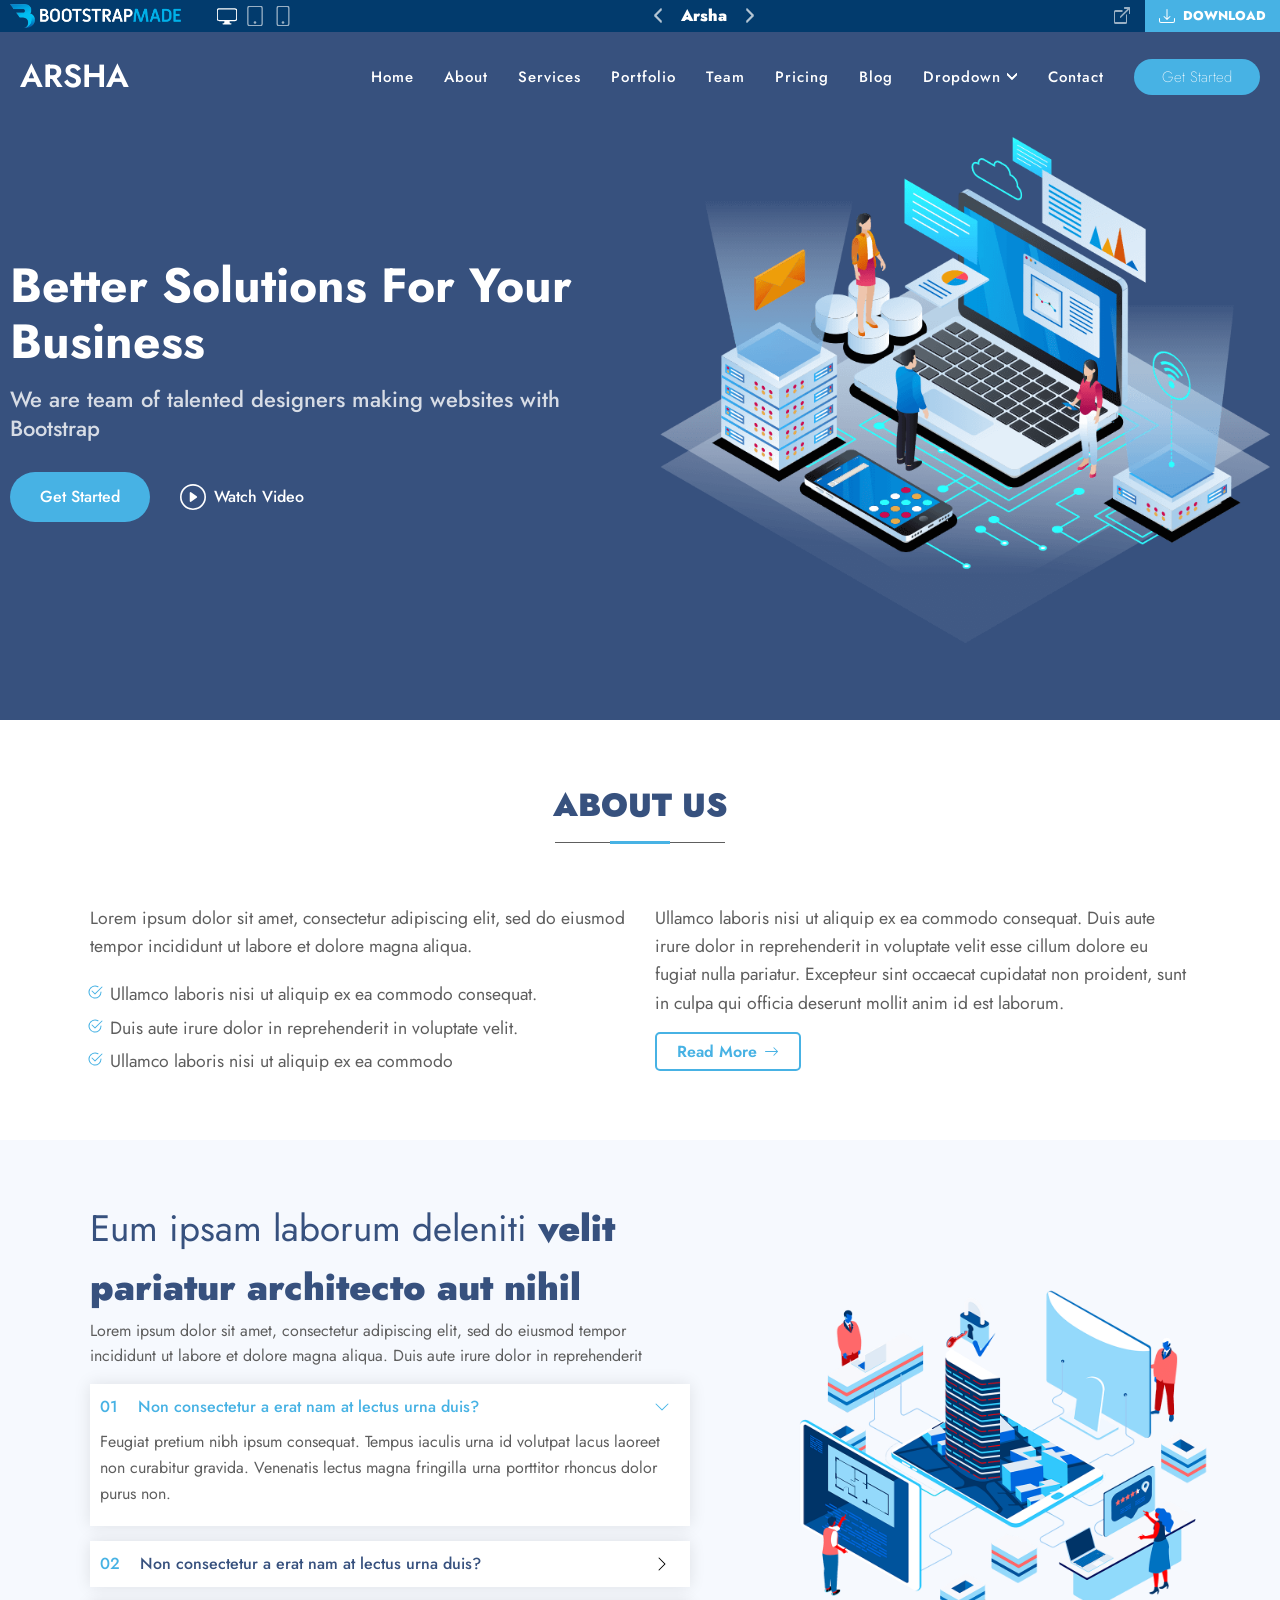
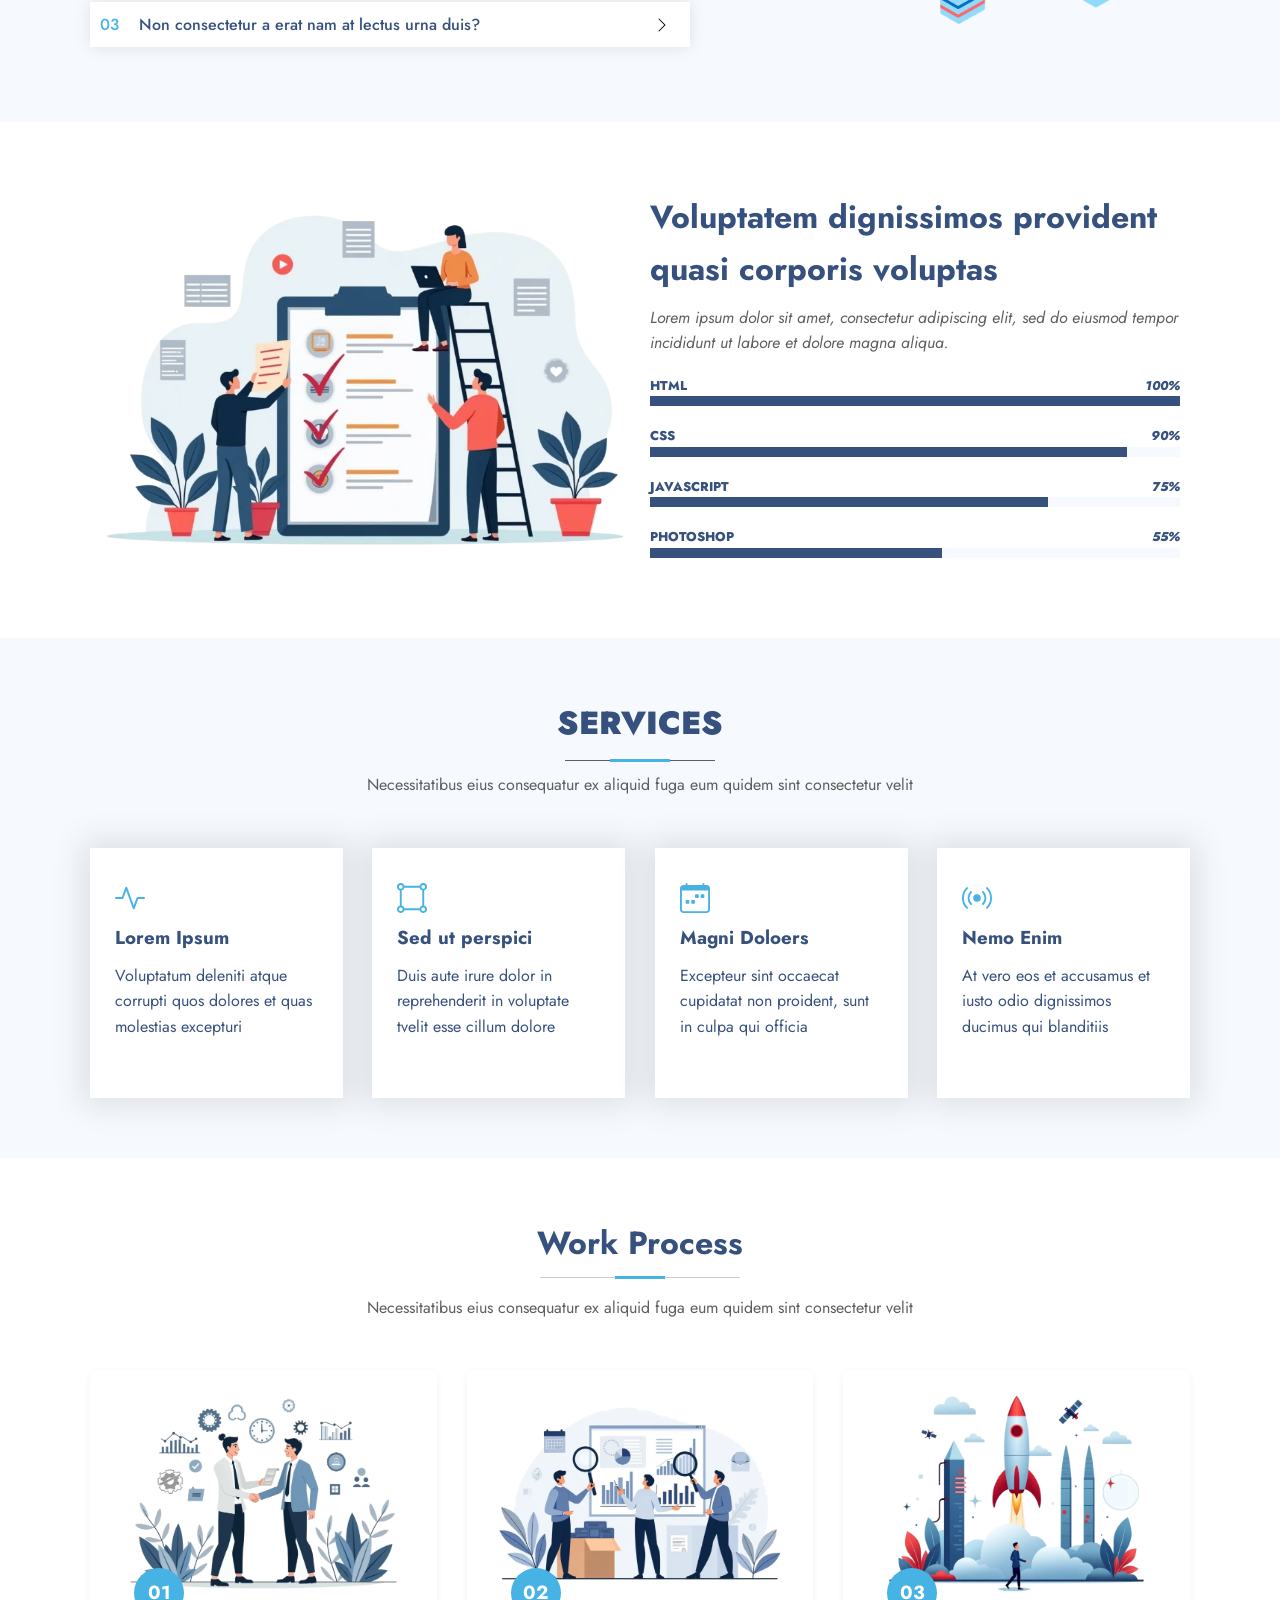
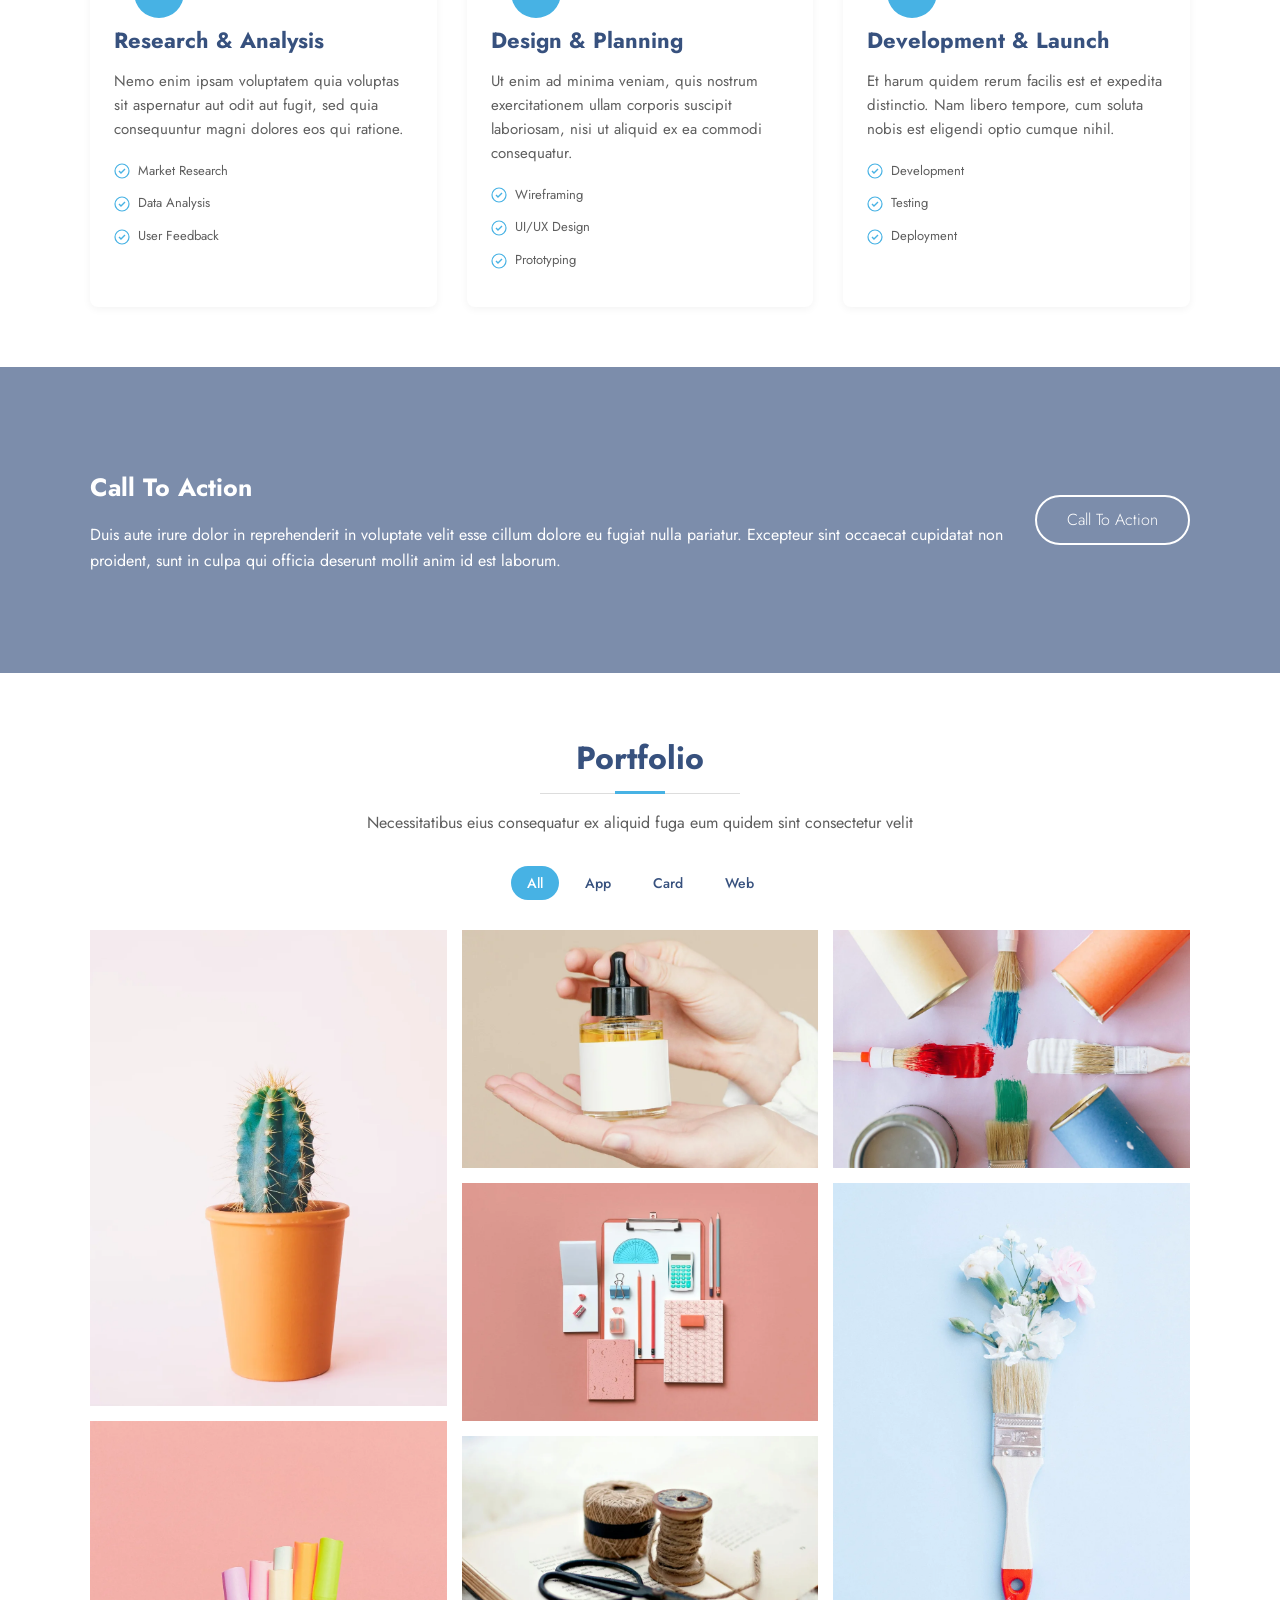
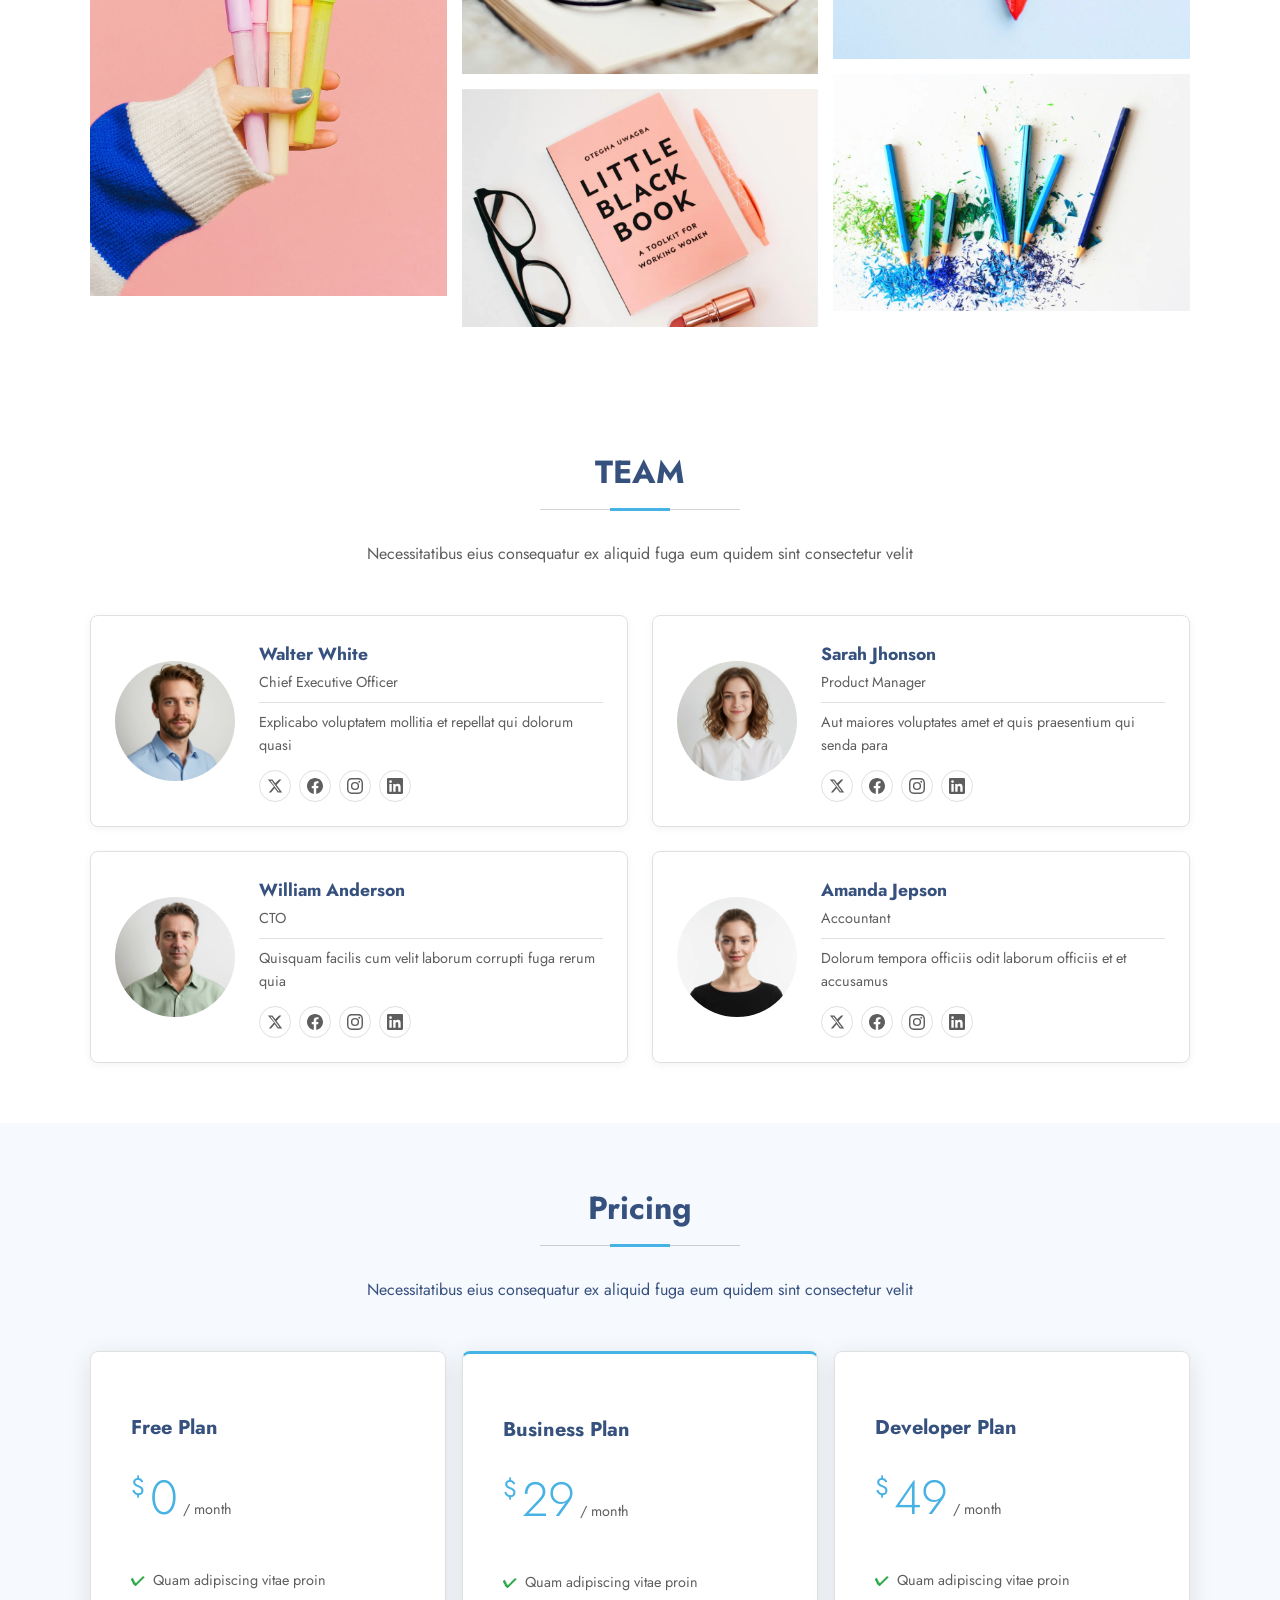
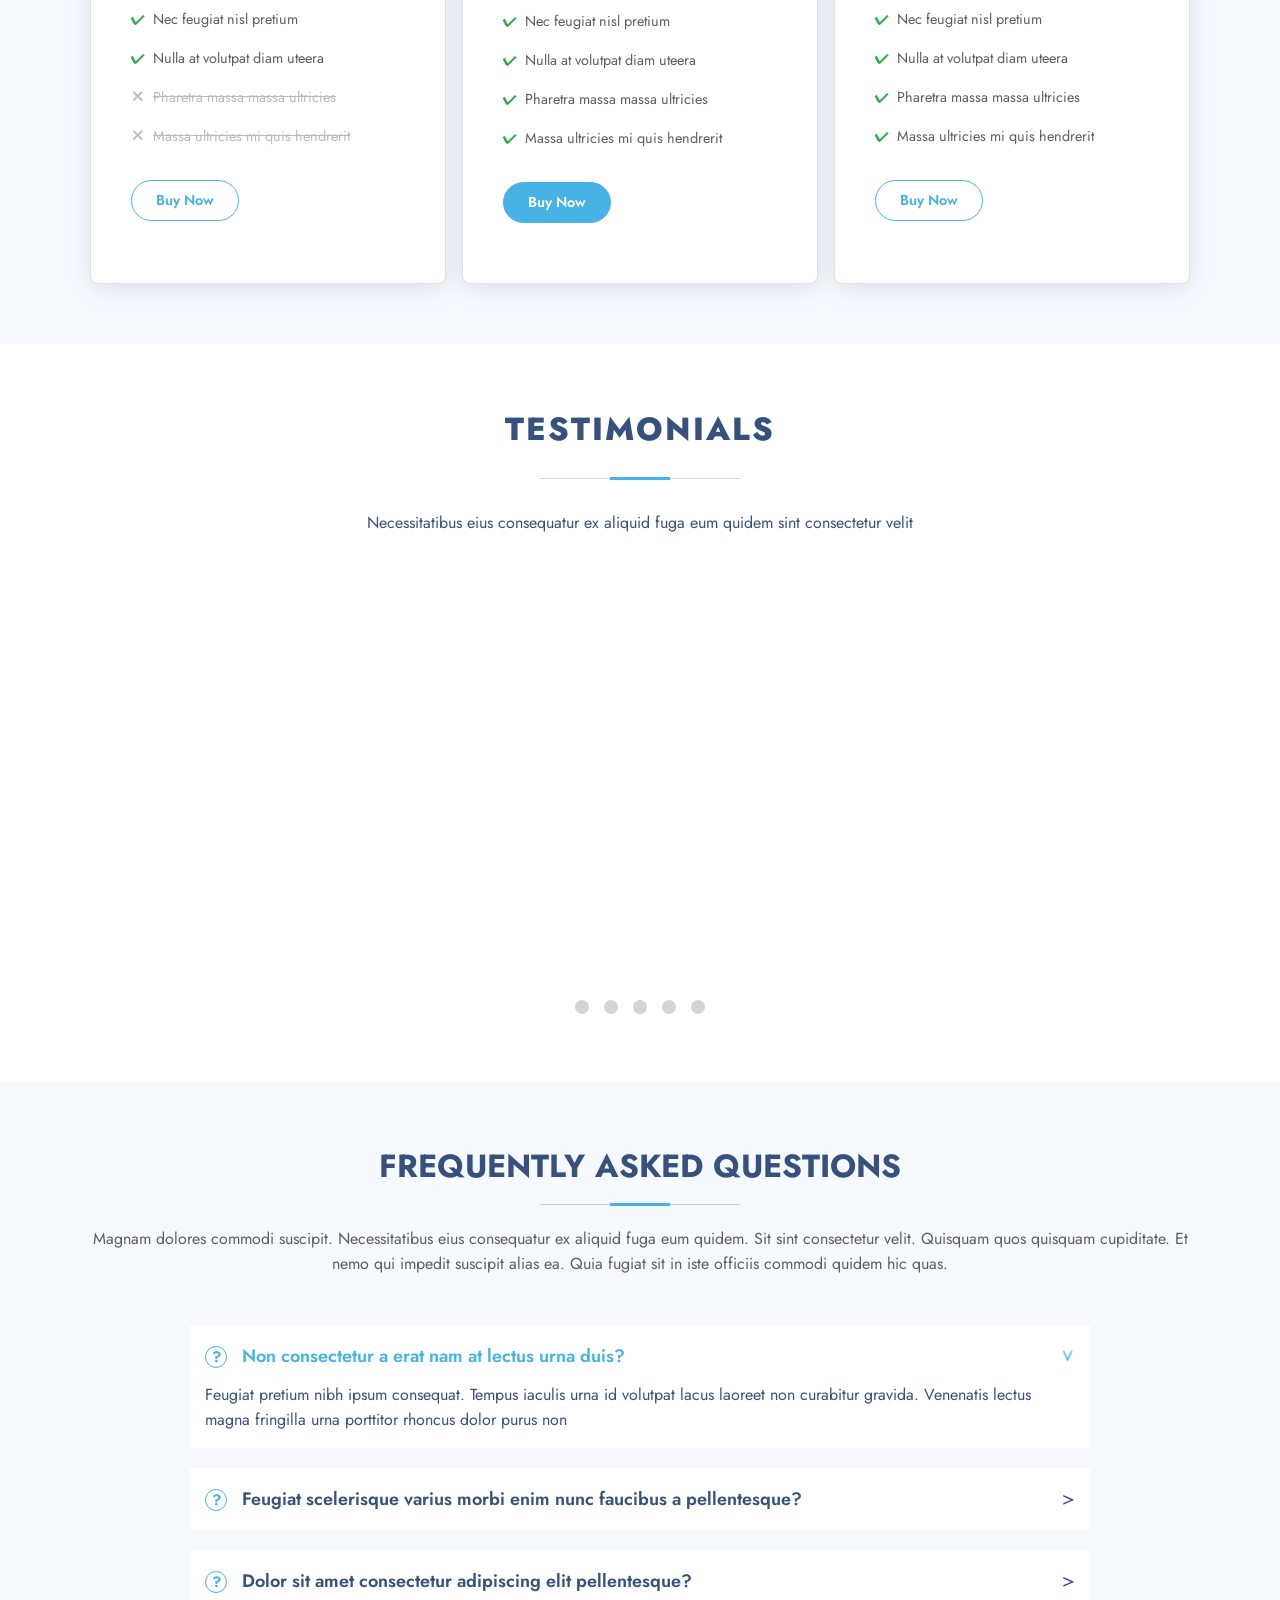
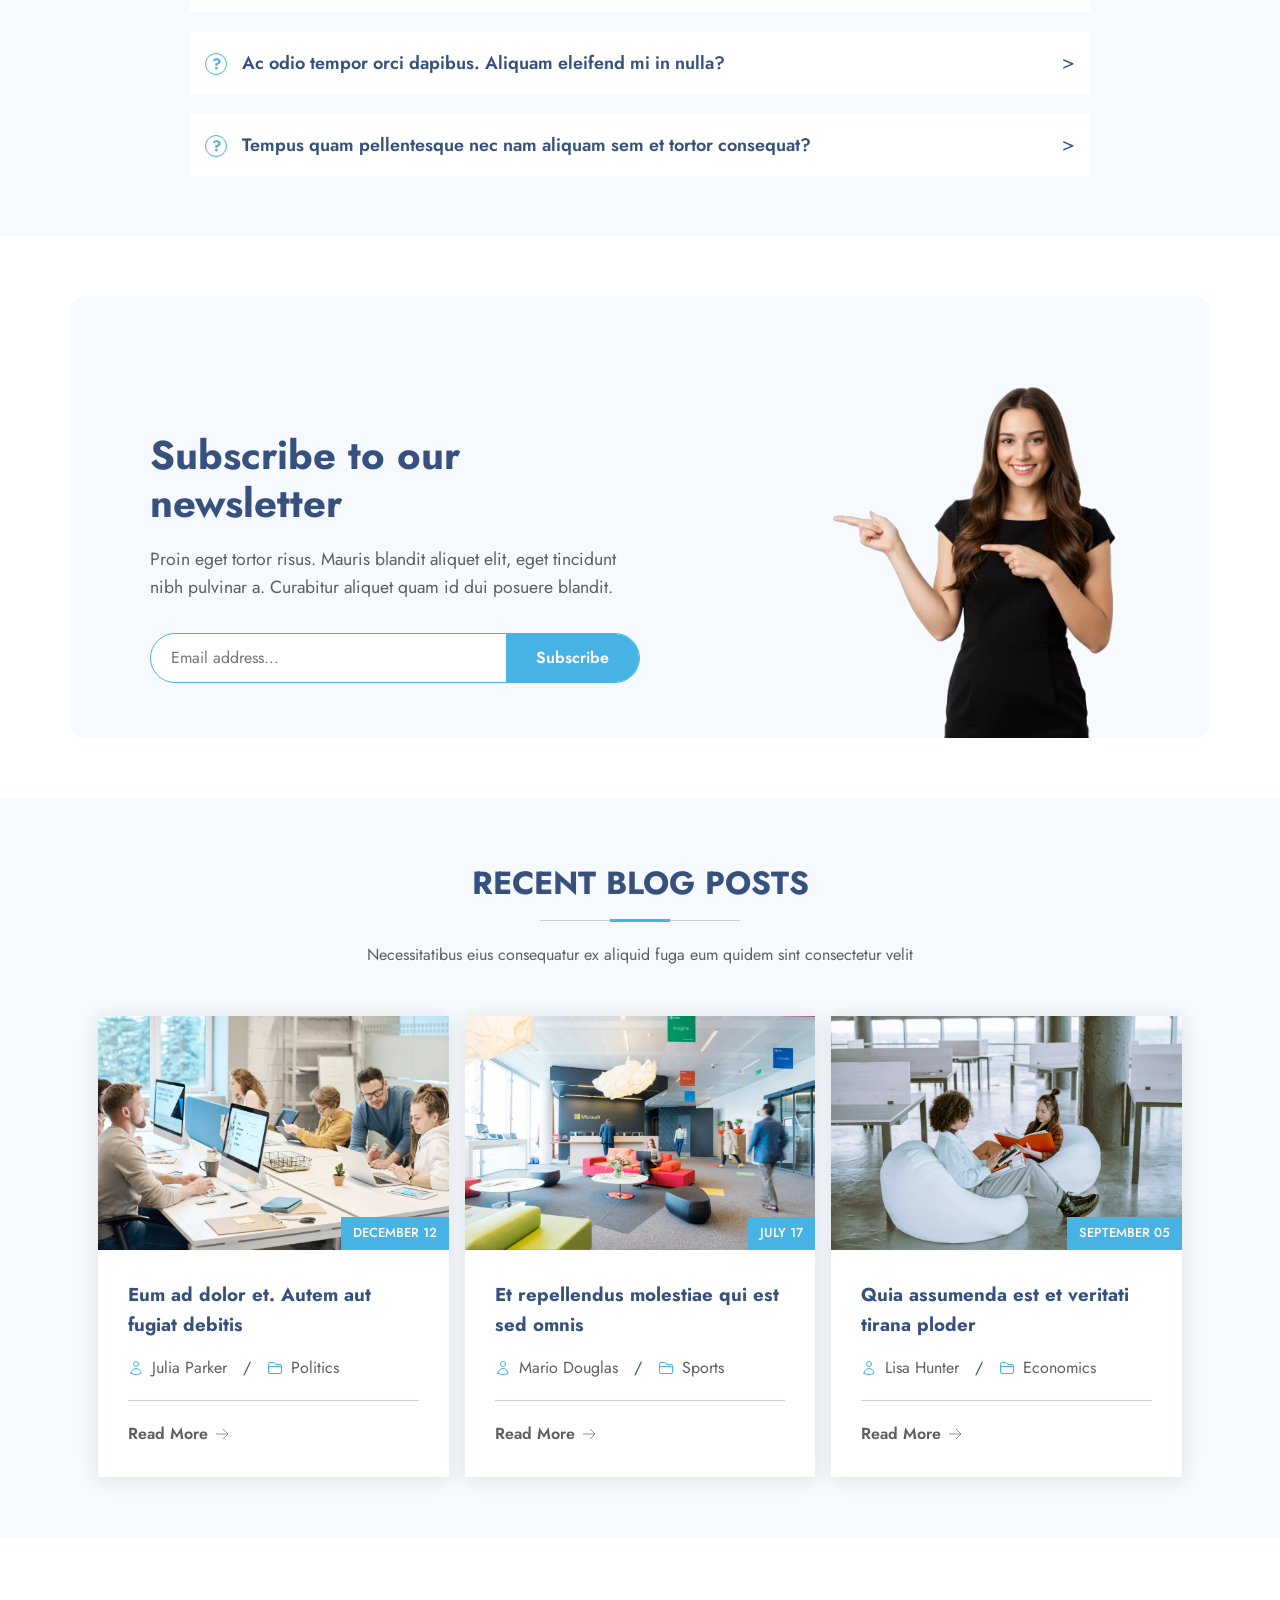
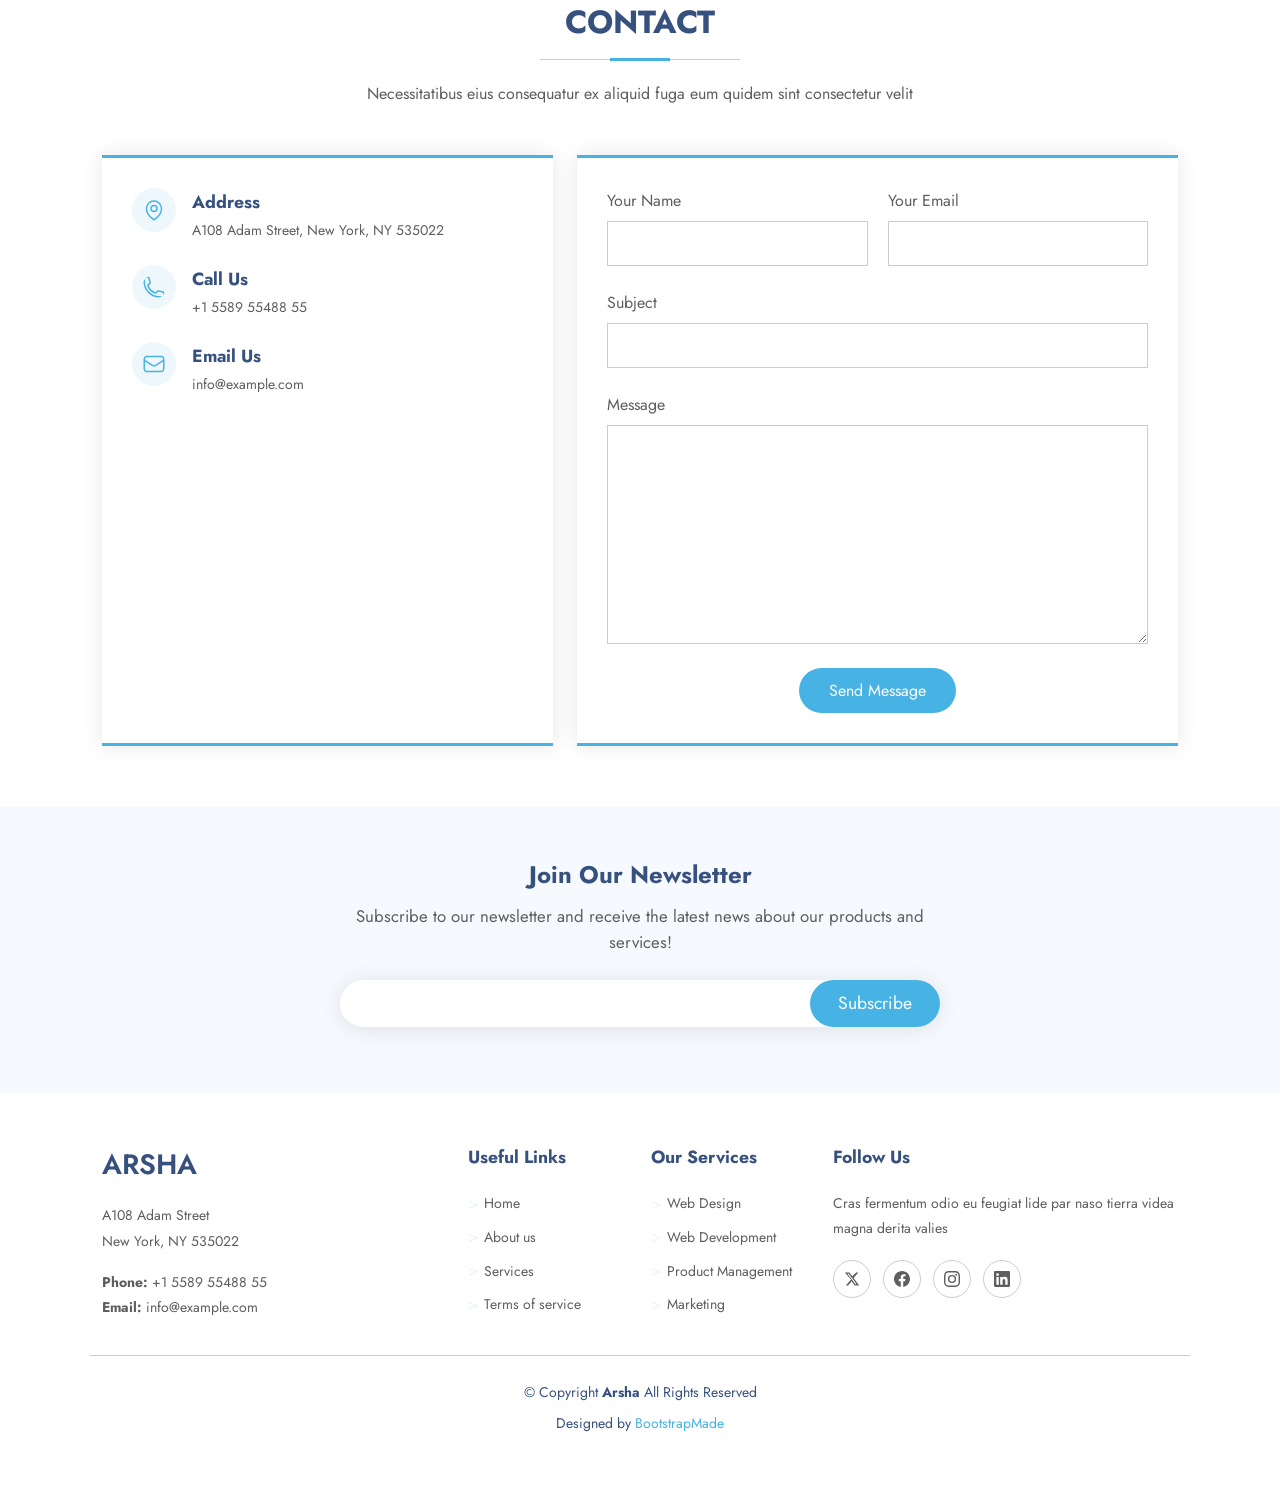
==== commit 8d9f79dd: "Merge pull request #25 from Pirogramming-25/feature/bomin feat: Footer 섹션 구현" ====
--- a/index.html
+++ b/index.html
@@ -1221,7 +1221,92 @@
   <!-- 16. FOOTER (담당: 강보민)                      -->
   <!-- ============================================= -->
   <footer id="footer">
+    <div class="footer-newsletter">
+      <div class="newsletter-inner">
+        <h4>Join Our Newsletter</h4>
+        <p>
+          Subscribe to our newsletter and receive the latest news
+          about our products and services!
+        </p>
+        <form action="#" method="post" class="join-form">
+          <input type="email" name="email" required>
+          <input type="submit" value="Subscribe">
+        </form>
+      </div>
+    </div>
+
     <div class="container">
+      <div class="footer-top">
+        <div class="row">
+
+          <div class="col-about">
+            <h3 class="logo">Arsha</h3>
+            <div class="col-info">
+              <p>A108 Adam Street</p>
+              <p>New York, NY 535022</p>
+              <p><strong>Phone:</strong> <span>+1 5589 55488 55</span></p>
+              <p><strong>Email:</strong> <span>info@example.com</span></p>
+            </div>
+          </div>
+
+          <div class="col-links">
+            <h4>Useful Links</h4>
+            <ul>
+              <li><a href="#">Home</a></li>
+              <li><a href="#">About us</a></li>
+              <li><a href="#">Services</a></li>
+              <li><a href="#">Terms of service</a></li>
+            </ul>
+          </div>
+
+          <div class="col-services">
+            <h4>Our Services</h4>
+            <ul>
+              <li><a href="#">Web Design</a></li>
+              <li><a href="#">Web Development</a></li>
+              <li><a href="#">Product Management</a></li>
+              <li><a href="#">Marketing</a></li>
+            </ul>
+          </div>
+
+          <div class="col-follow">
+            <h4>Follow Us</h4>
+            <p>Cras fermentum odio eu feugiat lide par naso tierra videa magna derita valies</p>
+            <div class="social-links">
+              <a href="#" aria-label="Twitter">
+                <svg xmlns="http://www.w3.org/2000/svg" width="16" height="16" viewBox="0 0 24 24" fill="currentColor">
+                  <path
+                    d="M18.244 2.25h3.308l-7.227 8.26 8.502 11.24H16.17l-4.714-6.231-5.401 6.231H2.744l7.737-8.835L1.254 2.25H8.08l4.253 5.622 5.911-5.622zm-1.161 17.52h1.833L7.084 4.126H5.117z" />
+                </svg>
+              </a>
+              <a href="#" aria-label="Facebook">
+                <svg xmlns="http://www.w3.org/2000/svg" width="16" height="16" viewBox="0 0 24 24" fill="currentColor">
+                  <path
+                    d="M24 12.073c0-6.627-5.373-12-12-12s-12 5.373-12 12c0 5.99 4.388 10.954 10.125 11.854v-8.385H7.078v-3.47h3.047V9.43c0-3.007 1.792-4.669 4.533-4.669 1.312 0 2.686.235 2.686.235v2.953H15.83c-1.491 0-1.956.925-1.956 1.874v2.25h3.328l-.532 3.47h-2.796v8.385C19.612 23.027 24 18.062 24 12.073z" />
+                </svg>
+              </a>
+              <a href="#" aria-label="Instagram">
+                <svg xmlns="http://www.w3.org/2000/svg" width="16" height="16" viewBox="0 0 24 24" fill="currentColor">
+                  <path
+                    d="M12 2.163c3.204 0 3.584.012 4.85.07 3.252.148 4.771 1.691 4.919 4.919.058 1.265.069 1.645.069 4.849 0 3.205-.012 3.584-.069 4.849-.149 3.225-1.664 4.771-4.919 4.919-1.266.058-1.644.07-4.85.07-3.204 0-3.584-.012-4.849-.07-3.26-.149-4.771-1.699-4.919-4.92-.058-1.265-.07-1.644-.07-4.849 0-3.204.013-3.583.07-4.849.149-3.227 1.664-4.771 4.919-4.919 1.266-.057 1.645-.069 4.849-.069zM12 0C8.741 0 8.333.014 7.053.072 2.695.272.273 2.69.073 7.052.014 8.333 0 8.741 0 12c0 3.259.014 3.668.072 4.948.2 4.358 2.618 6.78 6.98 6.98C8.333 23.986 8.741 24 12 24c3.259 0 3.668-.014 4.948-.072 4.354-.2 6.782-2.618 6.979-6.98.059-1.28.073-1.689.073-4.948 0-3.259-.014-3.667-.072-4.947-.196-4.354-2.617-6.78-6.979-6.98C15.668.014 15.259 0 12 0zm0 5.838a6.162 6.162 0 100 12.324 6.162 6.162 0 000-12.324zM12 16a4 4 0 110-8 4 4 0 010 8zm6.406-11.845a1.44 1.44 0 100 2.881 1.44 1.44 0 000-2.881z" />
+                </svg>
+              </a>
+              <a href="#" aria-label="LinkedIn">
+                <svg xmlns="http://www.w3.org/2000/svg" width="16" height="16" viewBox="0 0 24 24" fill="currentColor">
+                  <path
+                    d="M20.447 20.452h-3.554v-5.569c0-1.328-.027-3.037-1.852-3.037-1.853 0-2.136 1.445-2.136 2.939v5.667H9.351V9h3.414v1.561h.046c.477-.9 1.637-1.85 3.37-1.85 3.601 0 4.267 2.37 4.267 5.455v6.286zM5.337 7.433a2.062 2.062 0 01-2.063-2.065 2.064 2.064 0 112.063 2.065zm1.782 13.019H3.555V9h3.564v11.452zM22.225 0H1.771C.792 0 0 .774 0 1.729v20.542C0 23.227.792 24 1.771 24h20.451C23.2 24 24 23.227 24 22.271V1.729C24 .774 23.2 0 22.222 0h.003z" />
+                </svg>
+              </a>
+            </div>
+          </div>
+
+        </div>
+      </div>
+
+      <div class="copyright">
+        <p>&copy; Copyright <strong><span>Arsha</span></strong> All Rights Reserved</p>
+        <div class="credits">Designed by <a href="#">BootstrapMade</a></div>
+      </div>
 
     </div>
   </footer>
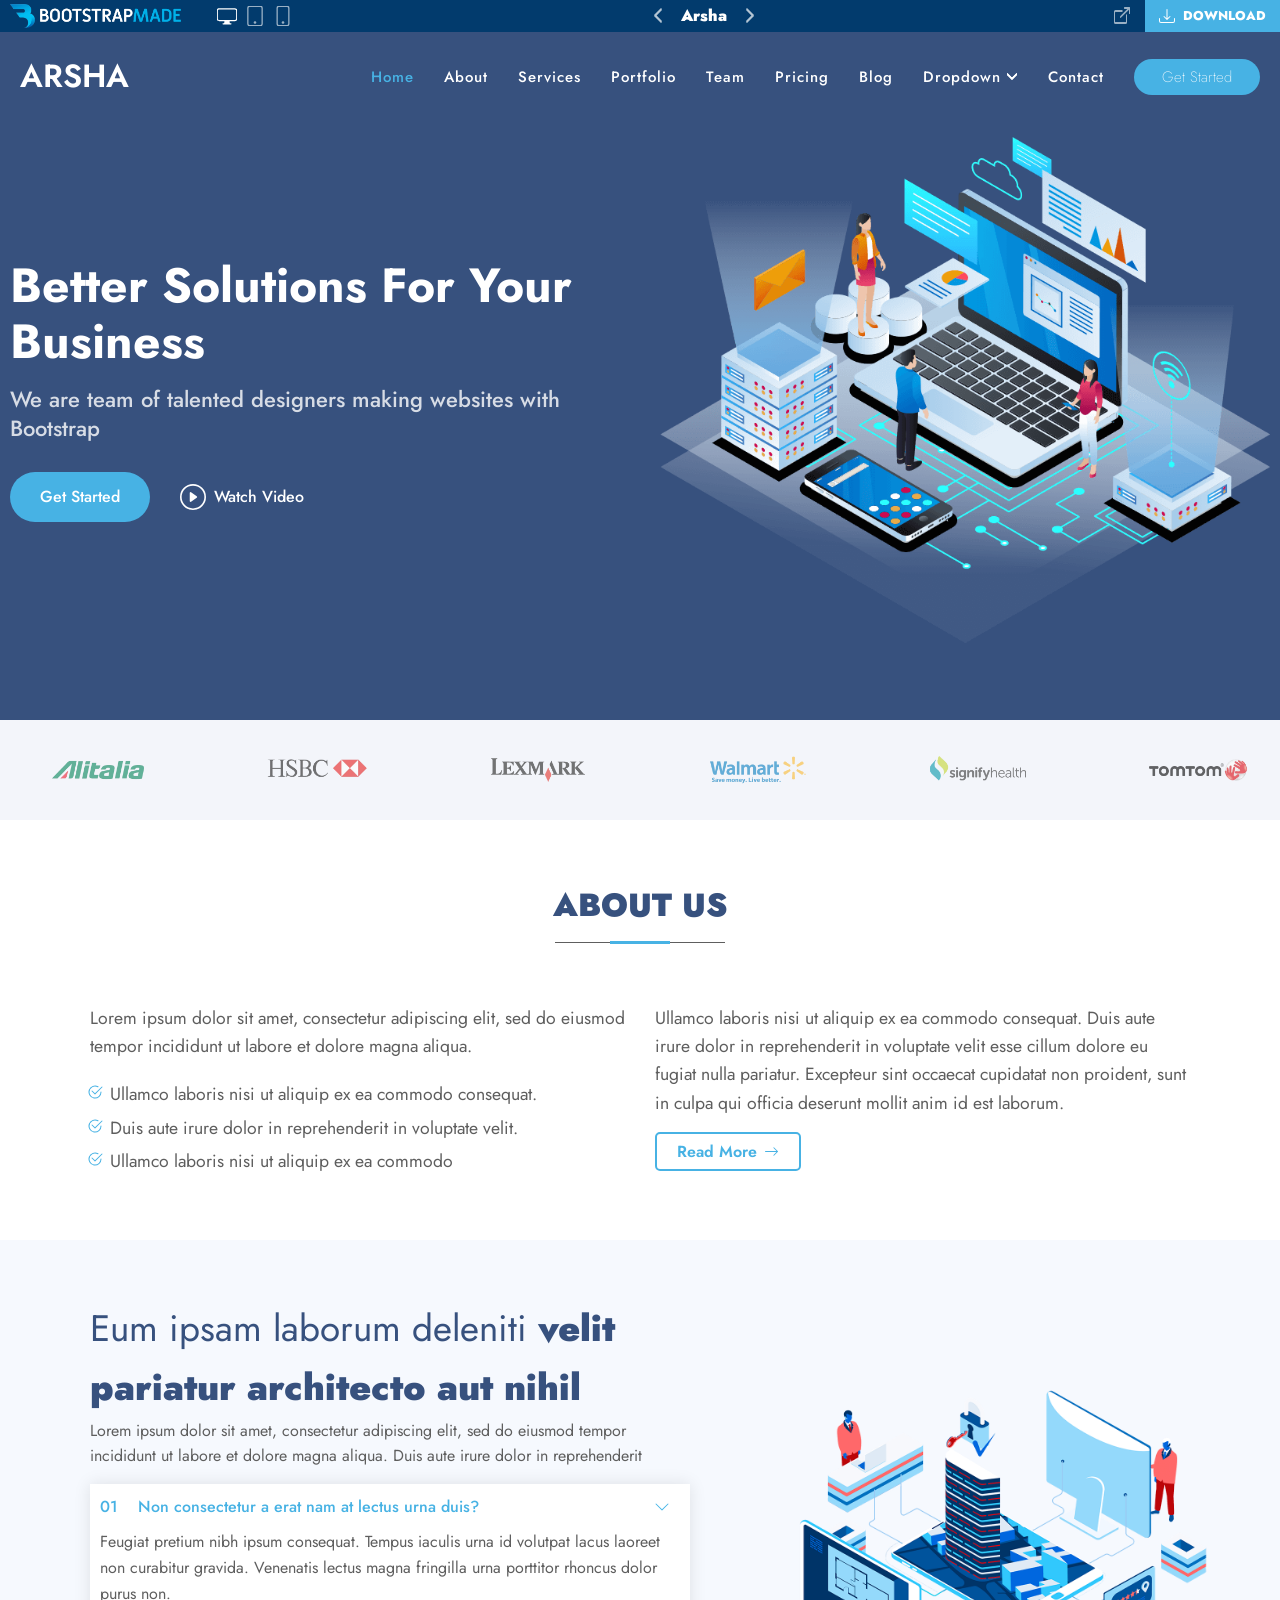
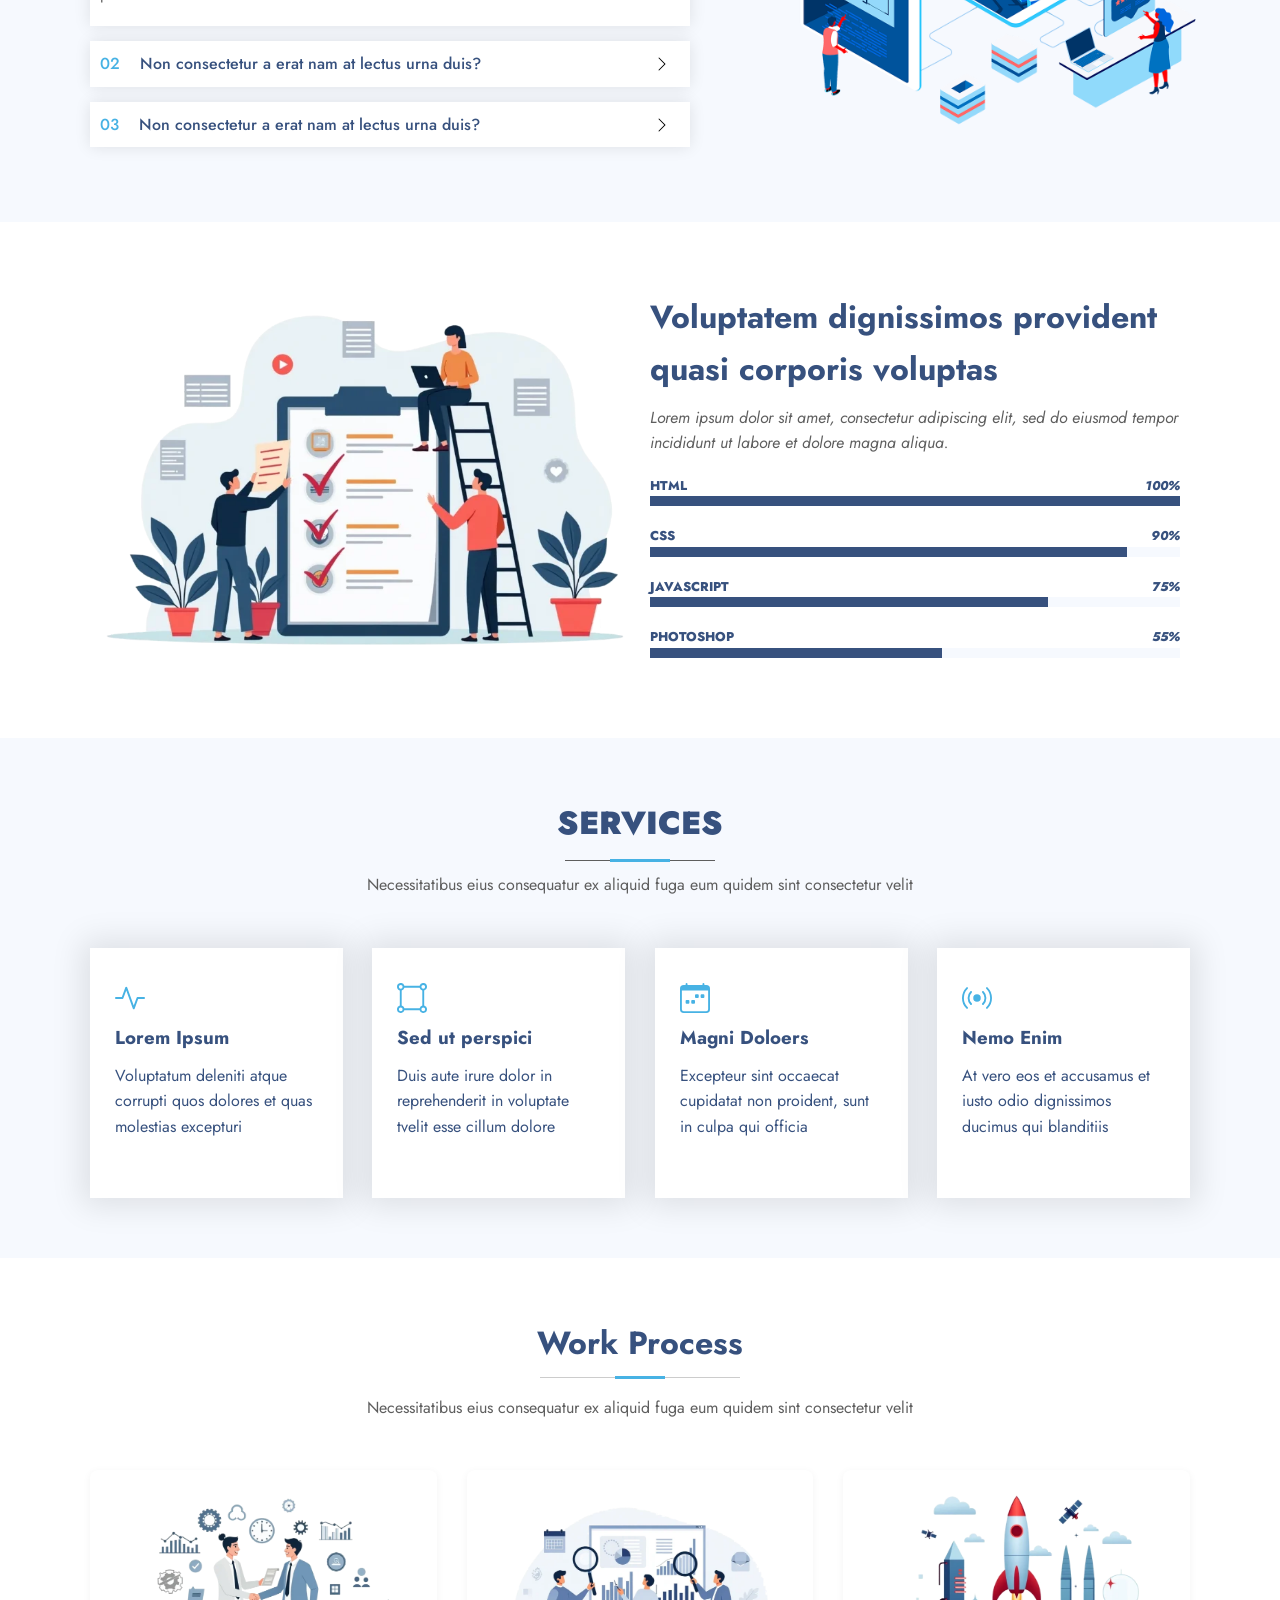
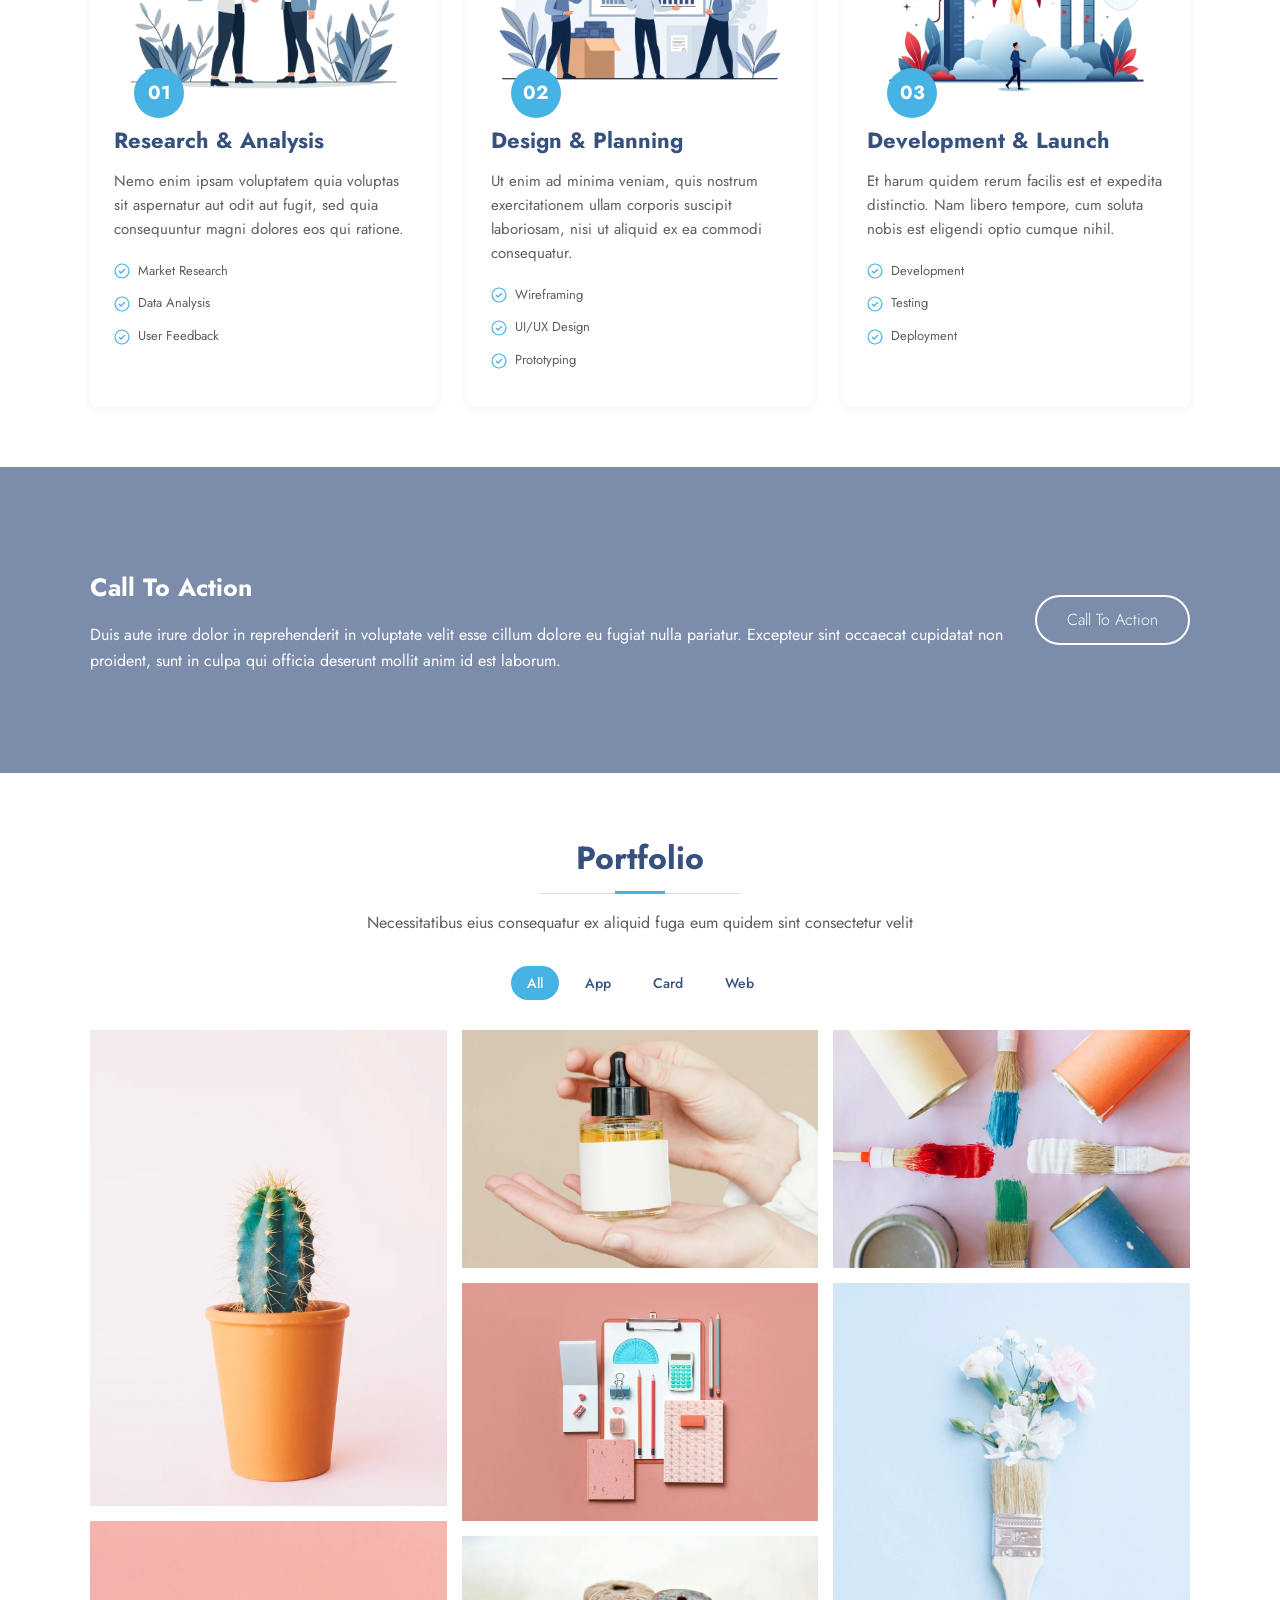
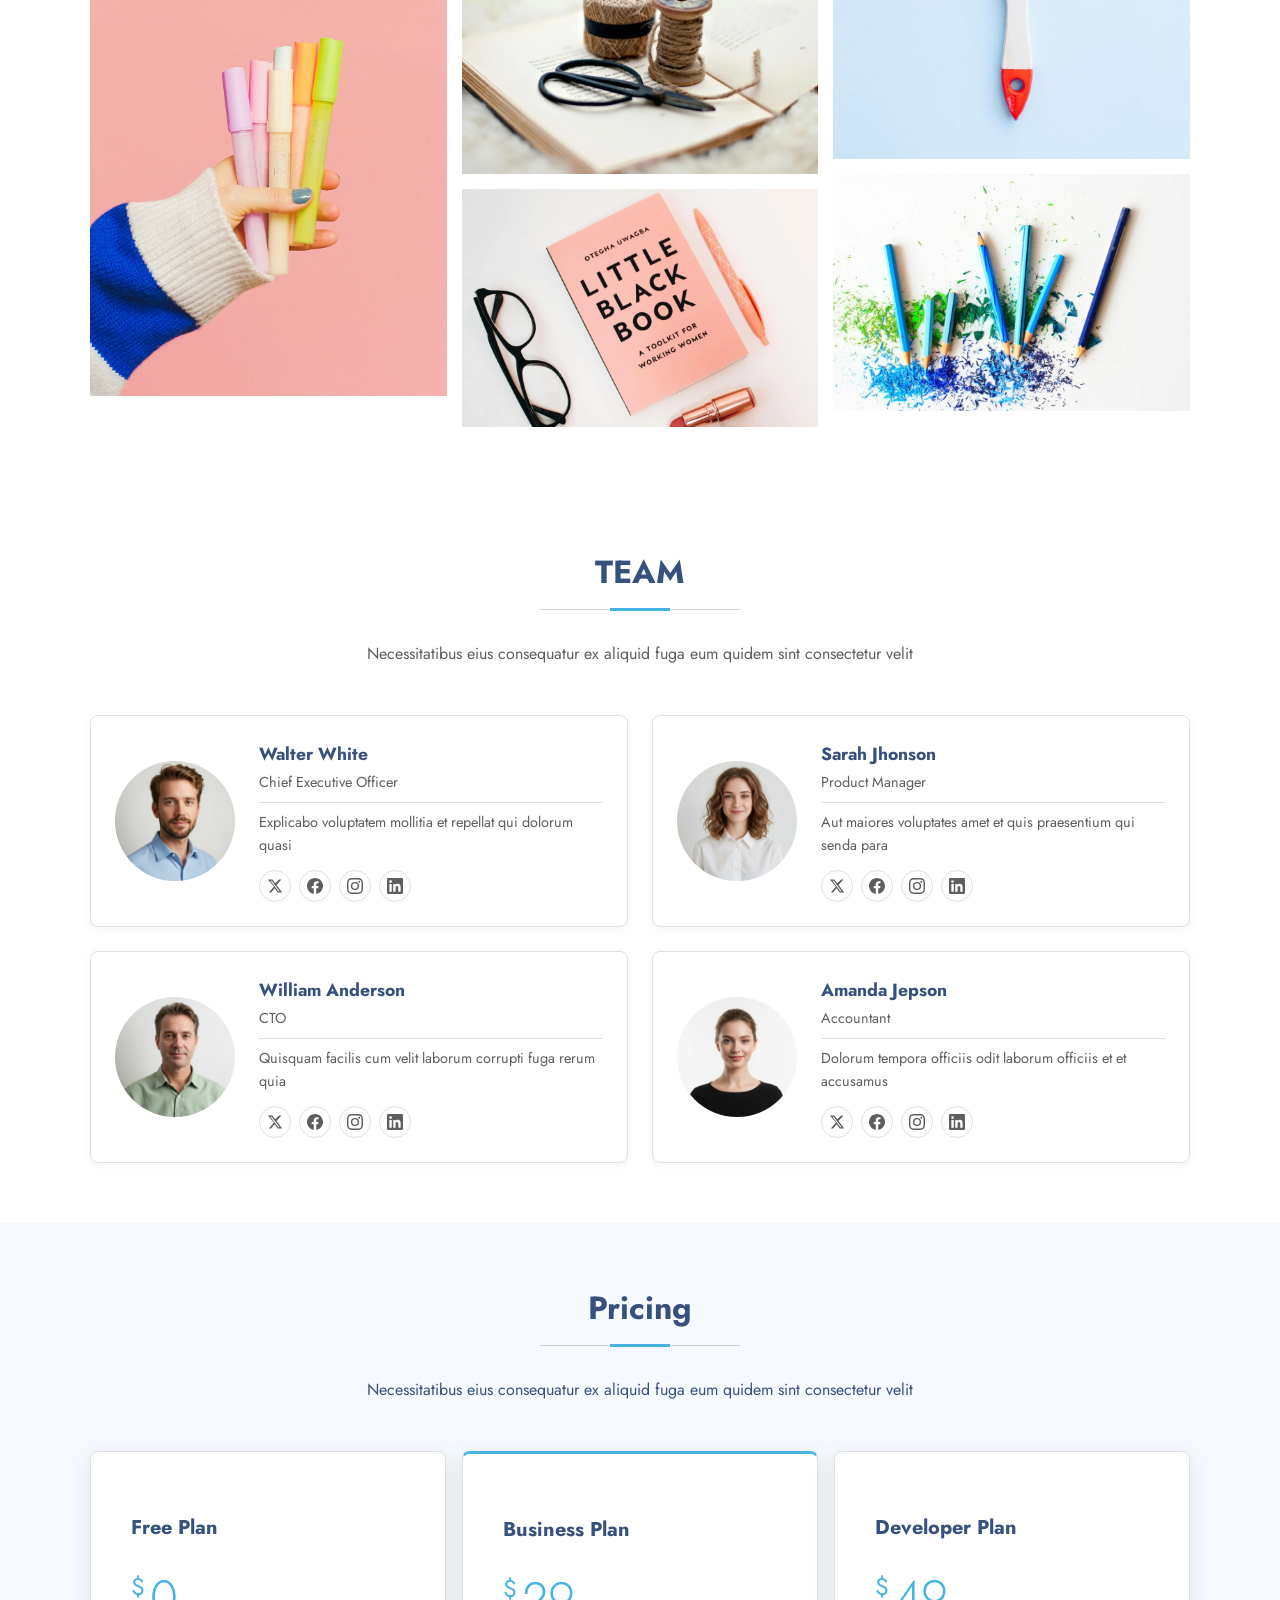
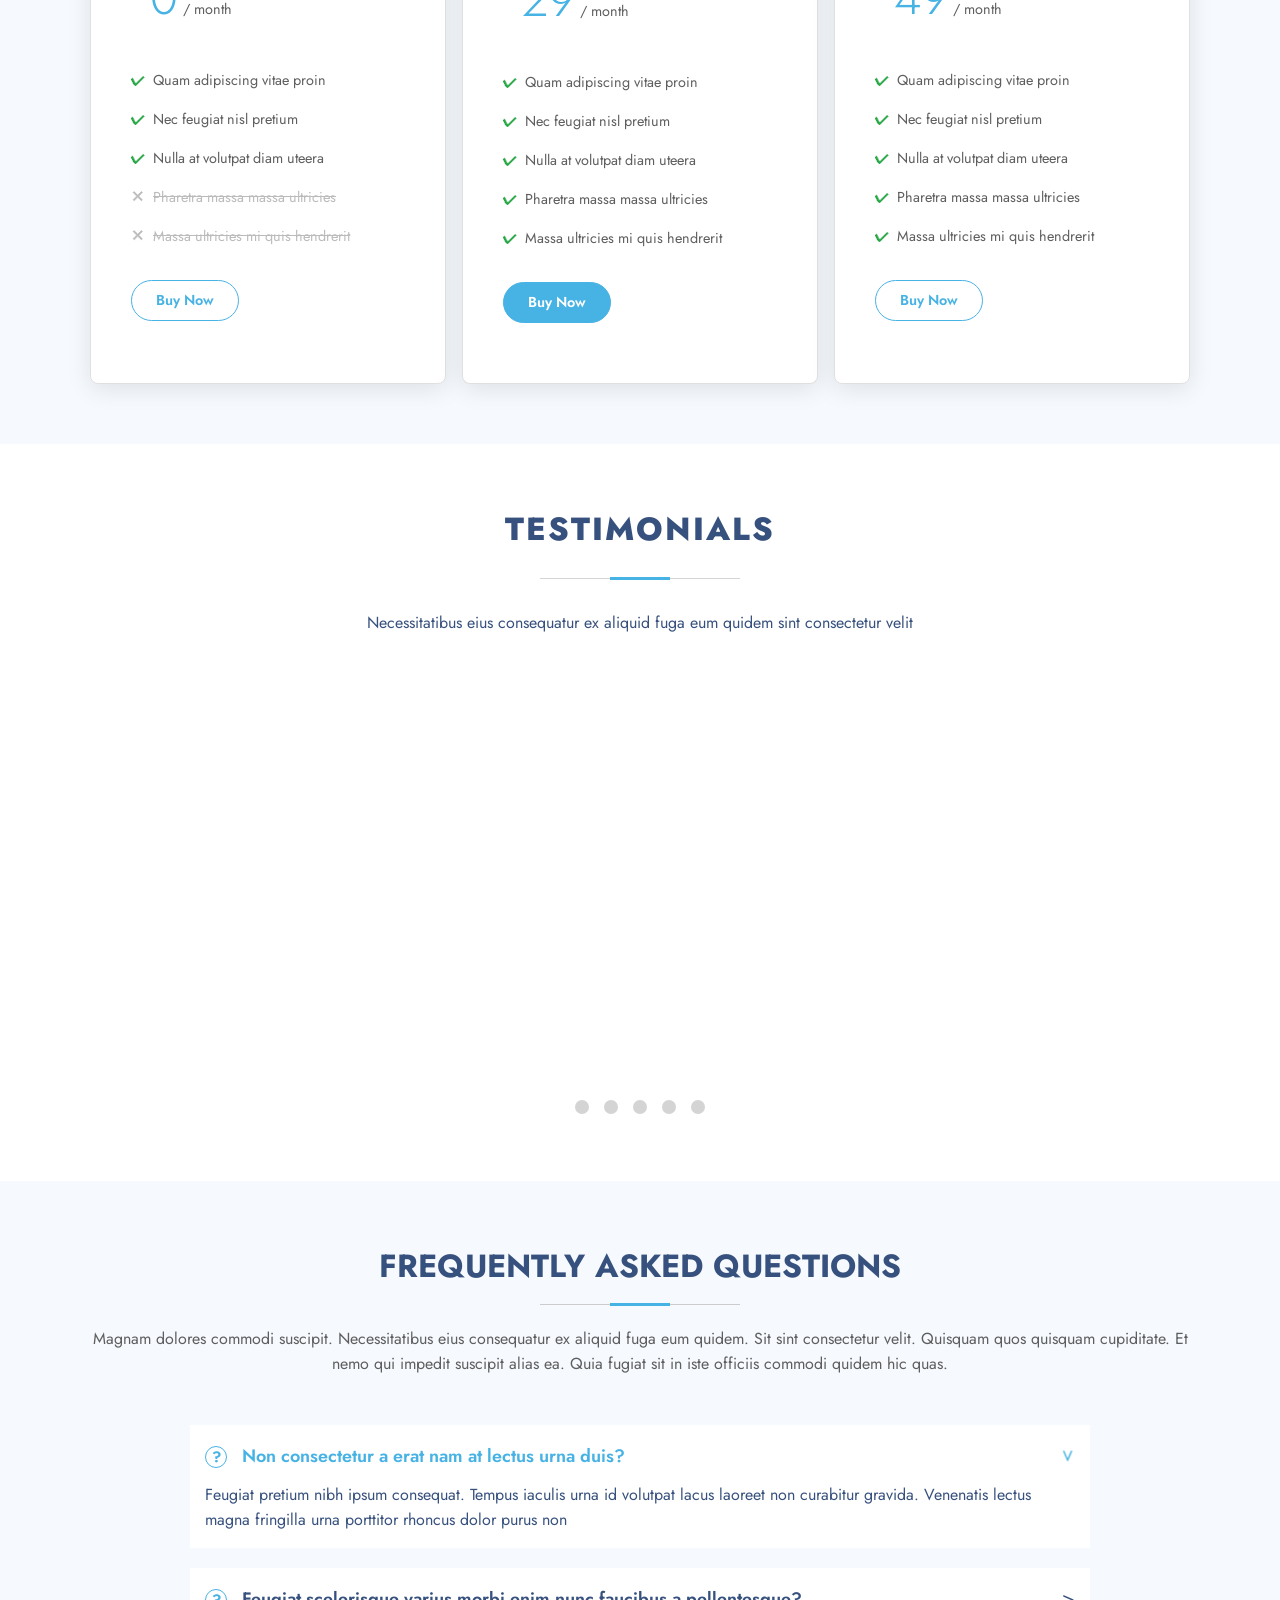
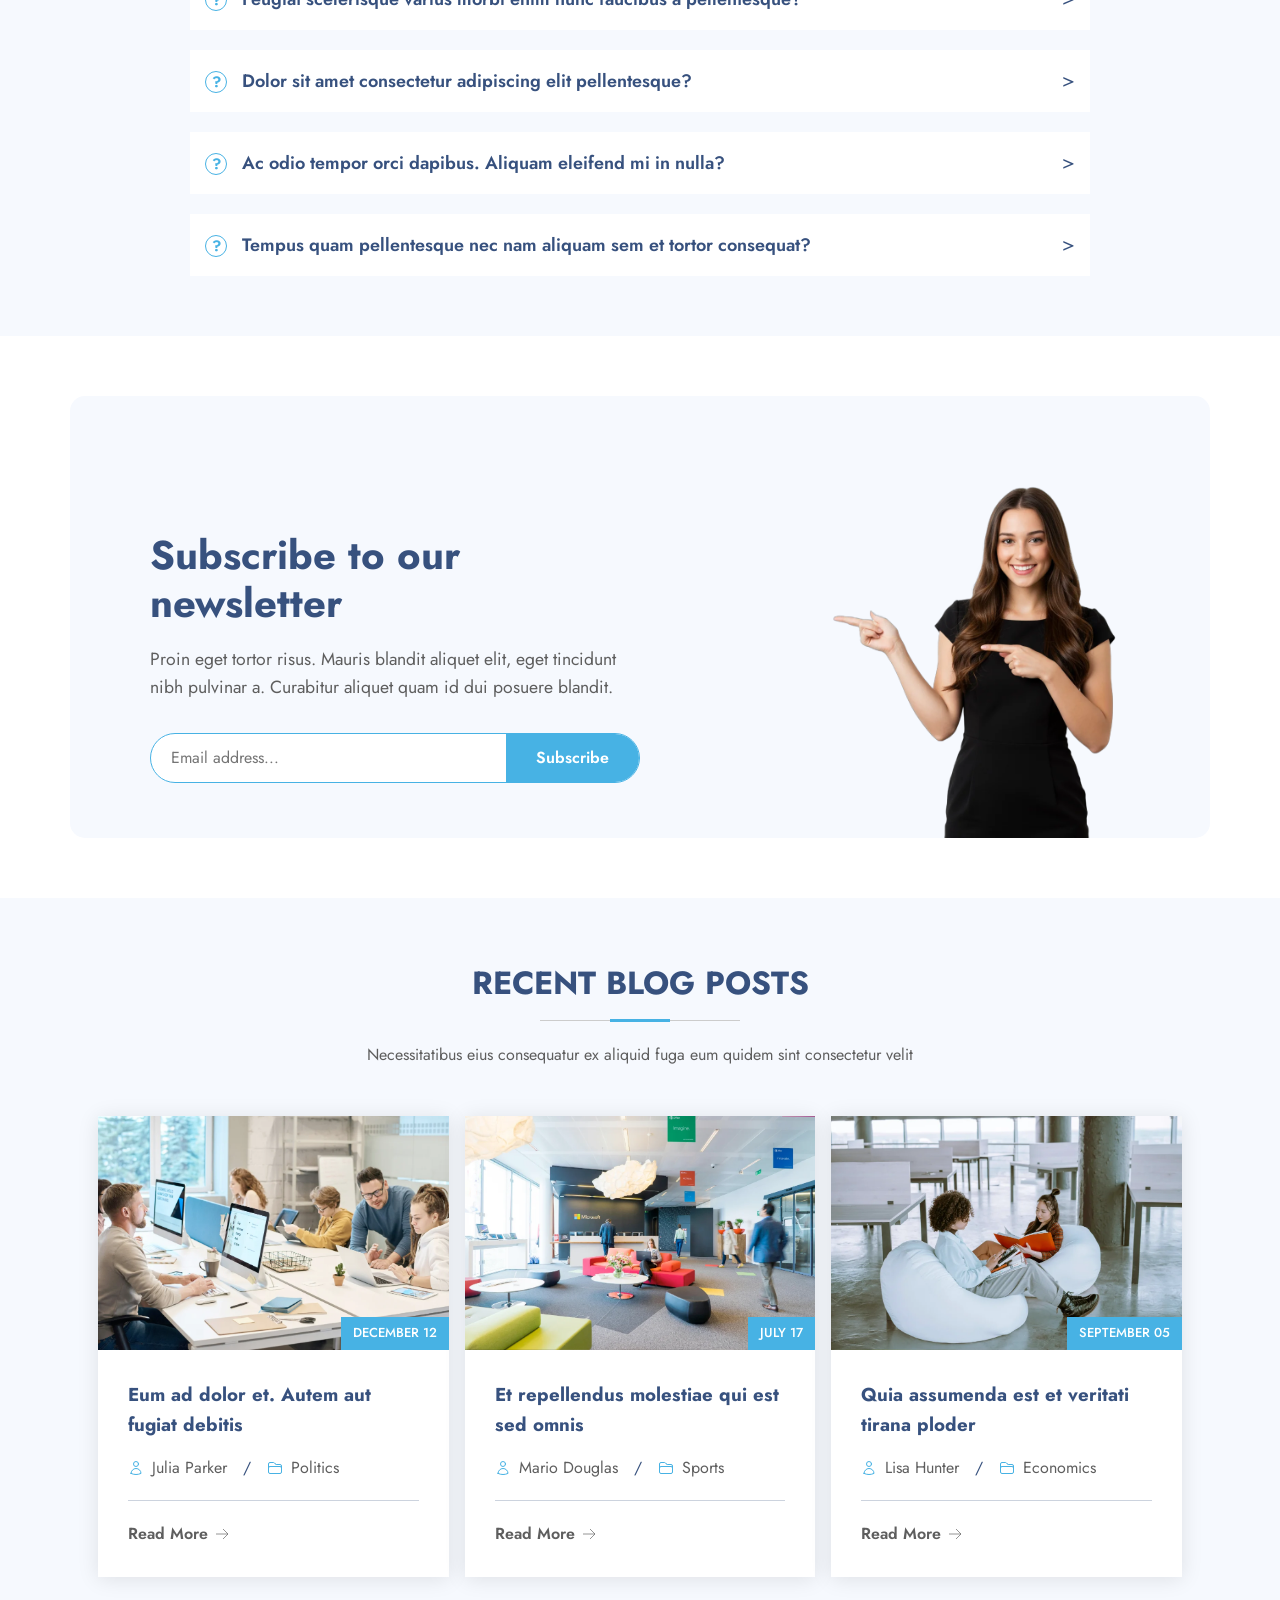
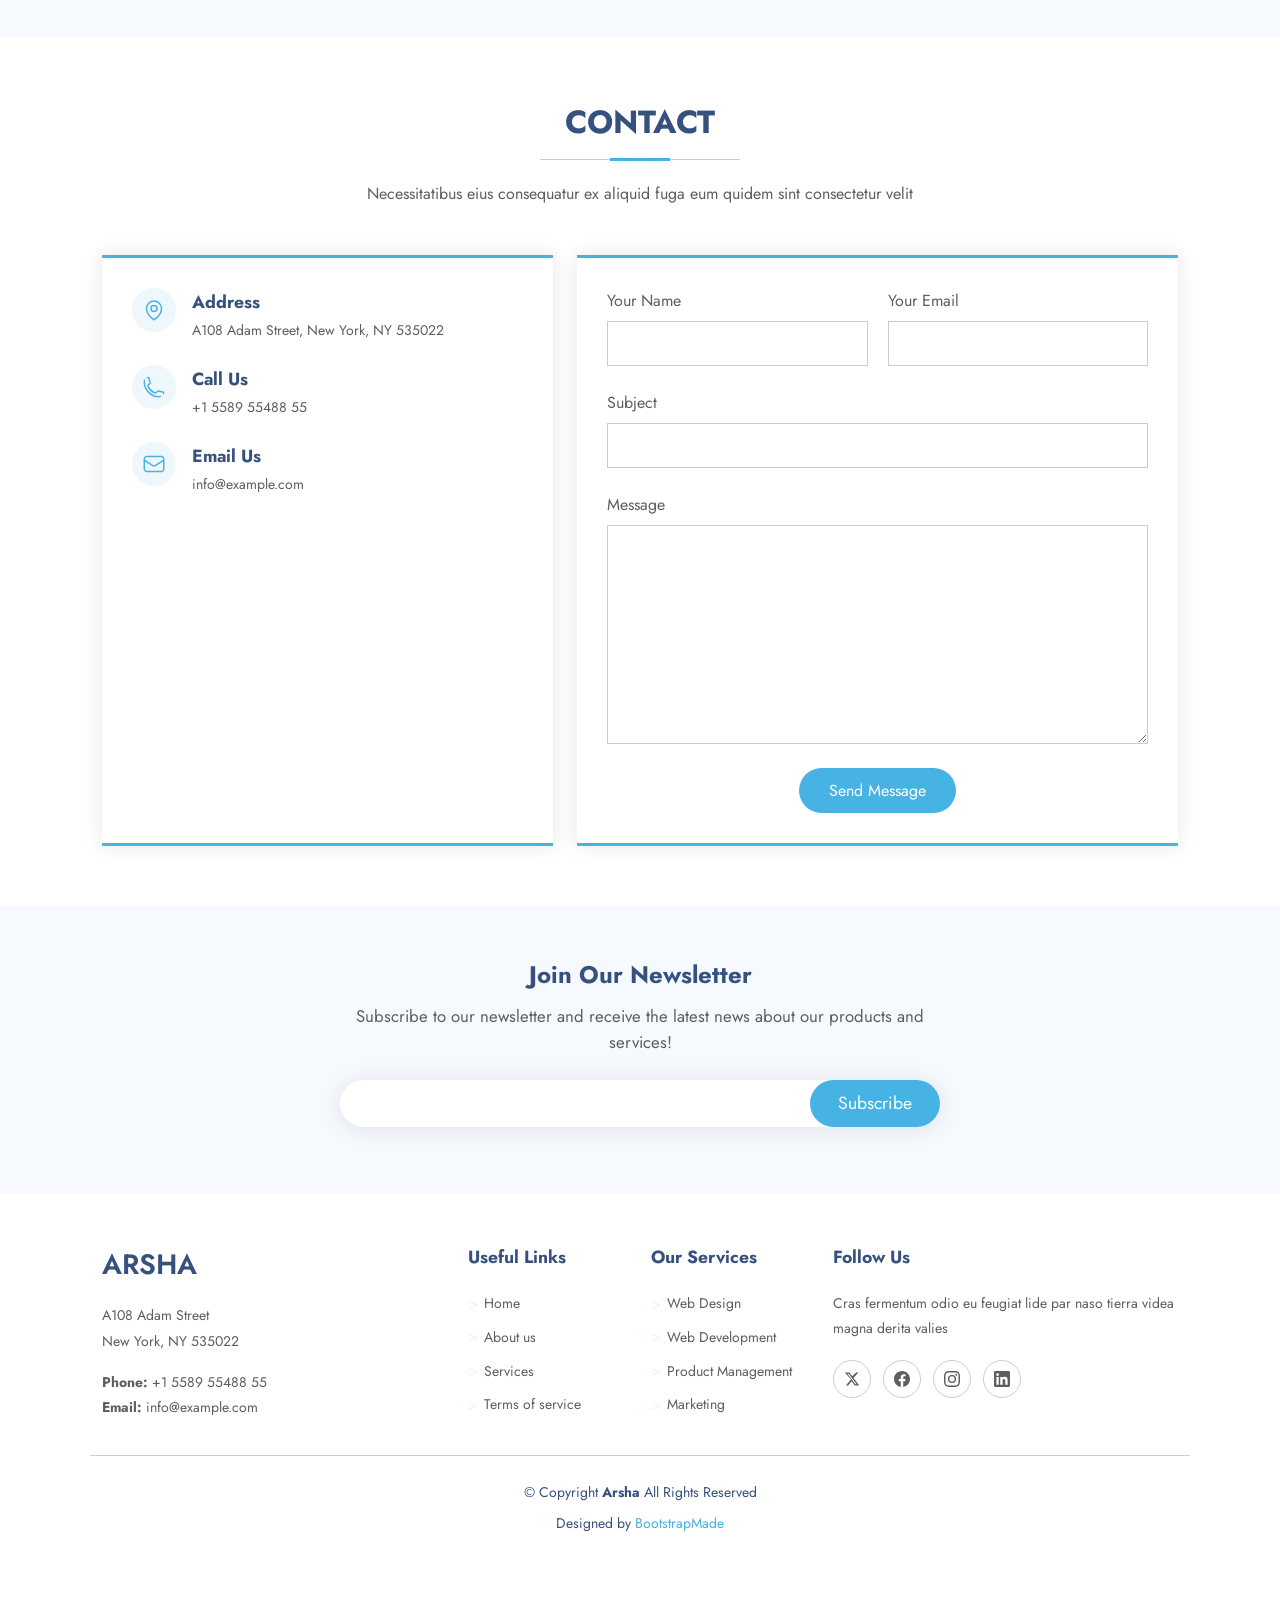
==== commit 1e33d44f: "Merge pull request #26 from Pirogramming-25/feature/eun-a feat: header, hero 반응형 구현" ====
--- a/index.html
+++ b/index.html
@@ -77,7 +77,7 @@
         </a>
         <nav class="navmenu">
           <ul>
-            <li><a href="#">Home</a></li>
+            <li><a href="#" class="cur-navmenu">Home</a></li>
             <li><a href="#">About</a></li>
             <li><a href="#">Services</a></li>
             <li><a href="#">Portfolio</a></li>
@@ -91,7 +91,14 @@
             <li><a href="#">Contact</a></li>
           </ul>
         </nav>
-        <div class="btn-getstarted">Get Started</div>
+        <div class="nav-right">
+          <div class="btn-getstarted">Get Started</div>
+          <button class="mobile-nav-toggle">
+            <span></span>
+            <span></span>
+            <span></span>
+          </button>
+        </div>
       </div>
     </div>
   </header>
@@ -109,10 +116,36 @@
         <div class="hero-letter-bottom">
           <a href="#" class="hero-getstarted-btn">Get Started</a>
           <a href="#" class="hero-watchvideo">
-            <img src="images/play-circle.svg" alt="Watch Video">
+            <img src="images/play-circle.svg" alt="Watch Video" class="play-btn">
             <span>Watch Video</span>
           </a>
         </div>
+      </div>
+    </div>
+  </section>
+  
+  <section id="clients">
+    <div class="swiper">
+      <!-- 원본 로고 세트 -->
+      <div class="swiper-wrapper">
+        <div class="swiper-slide"><img src="images/clients-1.webp" alt="clients-1"></div>
+        <div class="swiper-slide"><img src="images/clients-2.webp" alt="clients-2"></div>
+        <div class="swiper-slide"><img src="images/clients-3.webp" alt="clients-3"></div>
+        <div class="swiper-slide"><img src="images/clients-4.webp" alt="clients-4"></div>
+        <div class="swiper-slide"><img src="images/clients-5.webp" alt="clients-5"></div>
+        <div class="swiper-slide"><img src="images/clients-6.webp" alt="clients-6"></div>
+        <div class="swiper-slide"><img src="images/clients-7.webp" alt="clients-7"></div>
+        <div class="swiper-slide"><img src="images/clients-8.webp" alt="clients-8"></div>
+      </div>
+      <div class="swiper-wrapper" aria-hidden="true">
+        <div class="swiper-slide"><img src="images/clients-1.webp" alt="clients-1"></div>
+        <div class="swiper-slide"><img src="images/clients-2.webp" alt="clients-2"></div>
+        <div class="swiper-slide"><img src="images/clients-3.webp" alt="clients-3"></div>
+        <div class="swiper-slide"><img src="images/clients-4.webp" alt="clients-4"></div>
+        <div class="swiper-slide"><img src="images/clients-5.webp" alt="clients-5"></div>
+        <div class="swiper-slide"><img src="images/clients-6.webp" alt="clients-6"></div>
+        <div class="swiper-slide"><img src="images/clients-7.webp" alt="clients-7"></div>
+        <div class="swiper-slide"><img src="images/clients-8.webp" alt="clients-8"></div>
       </div>
     </div>
   </section>
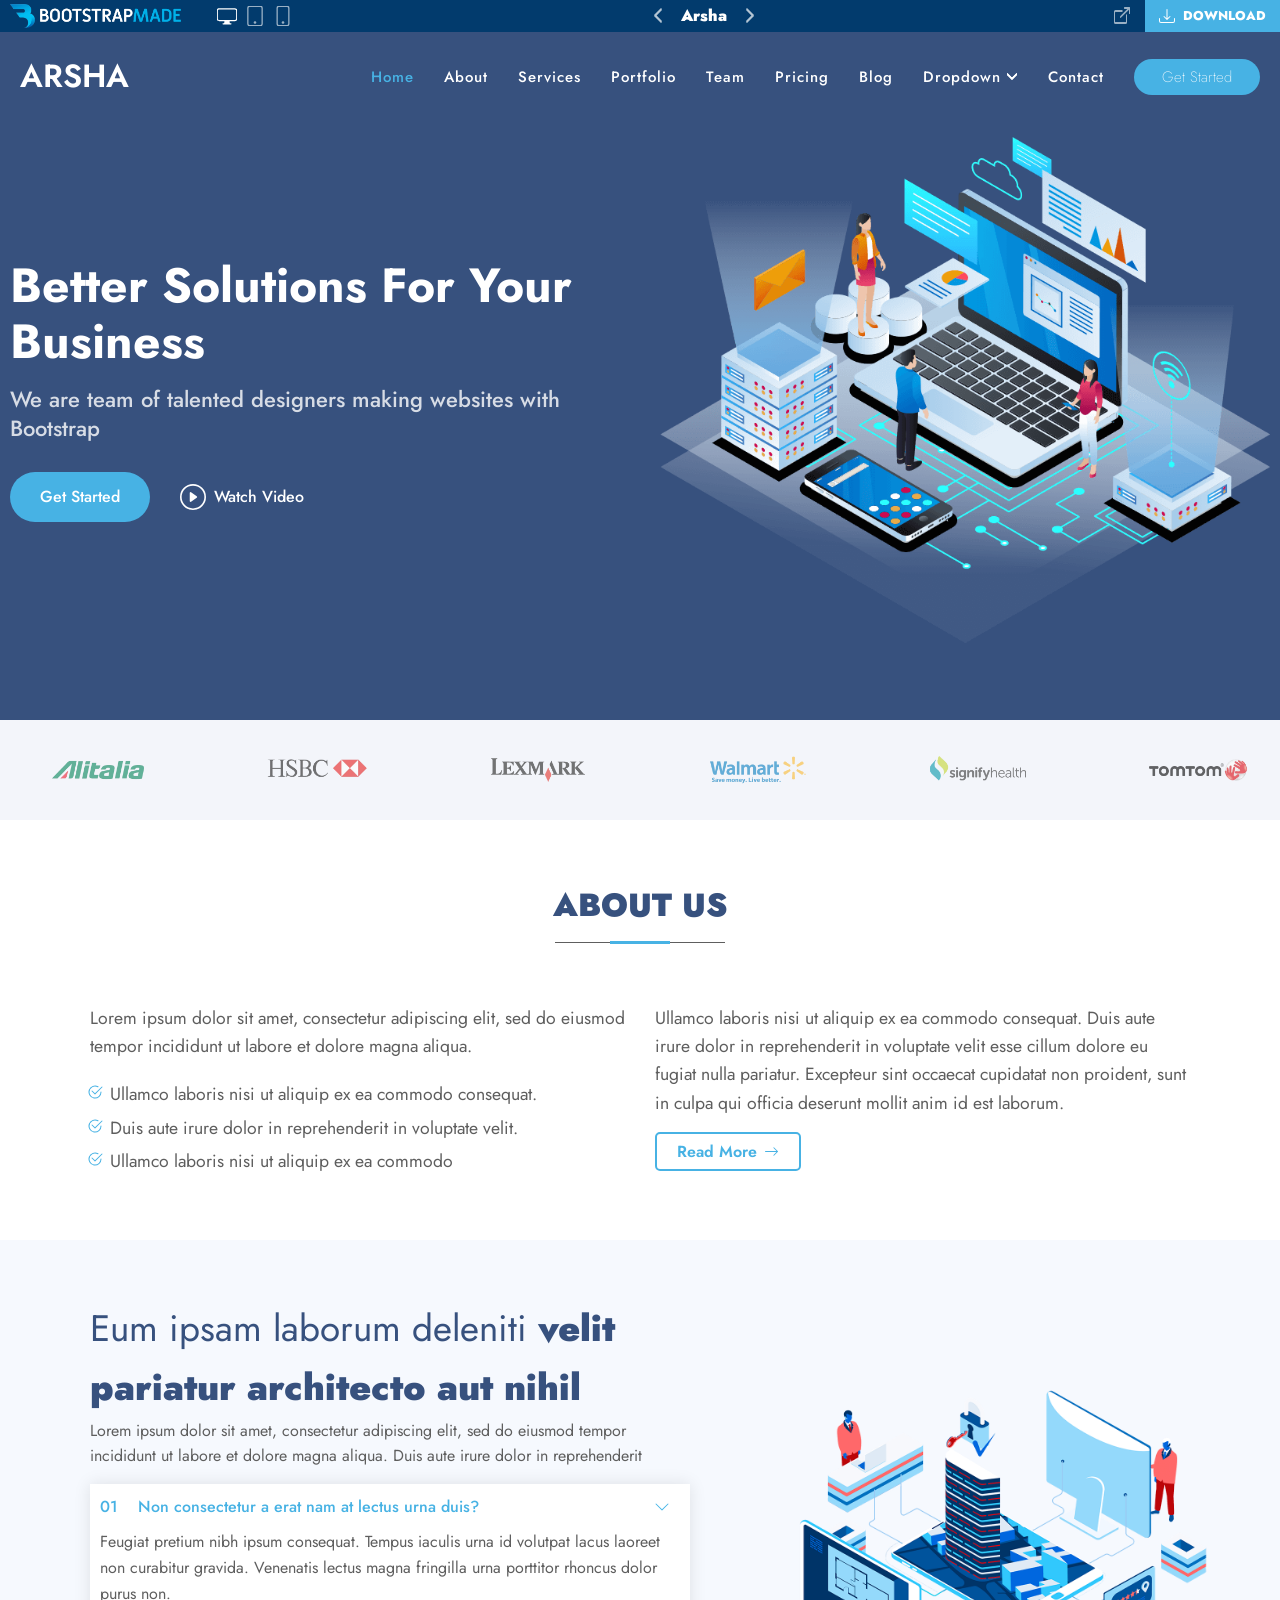
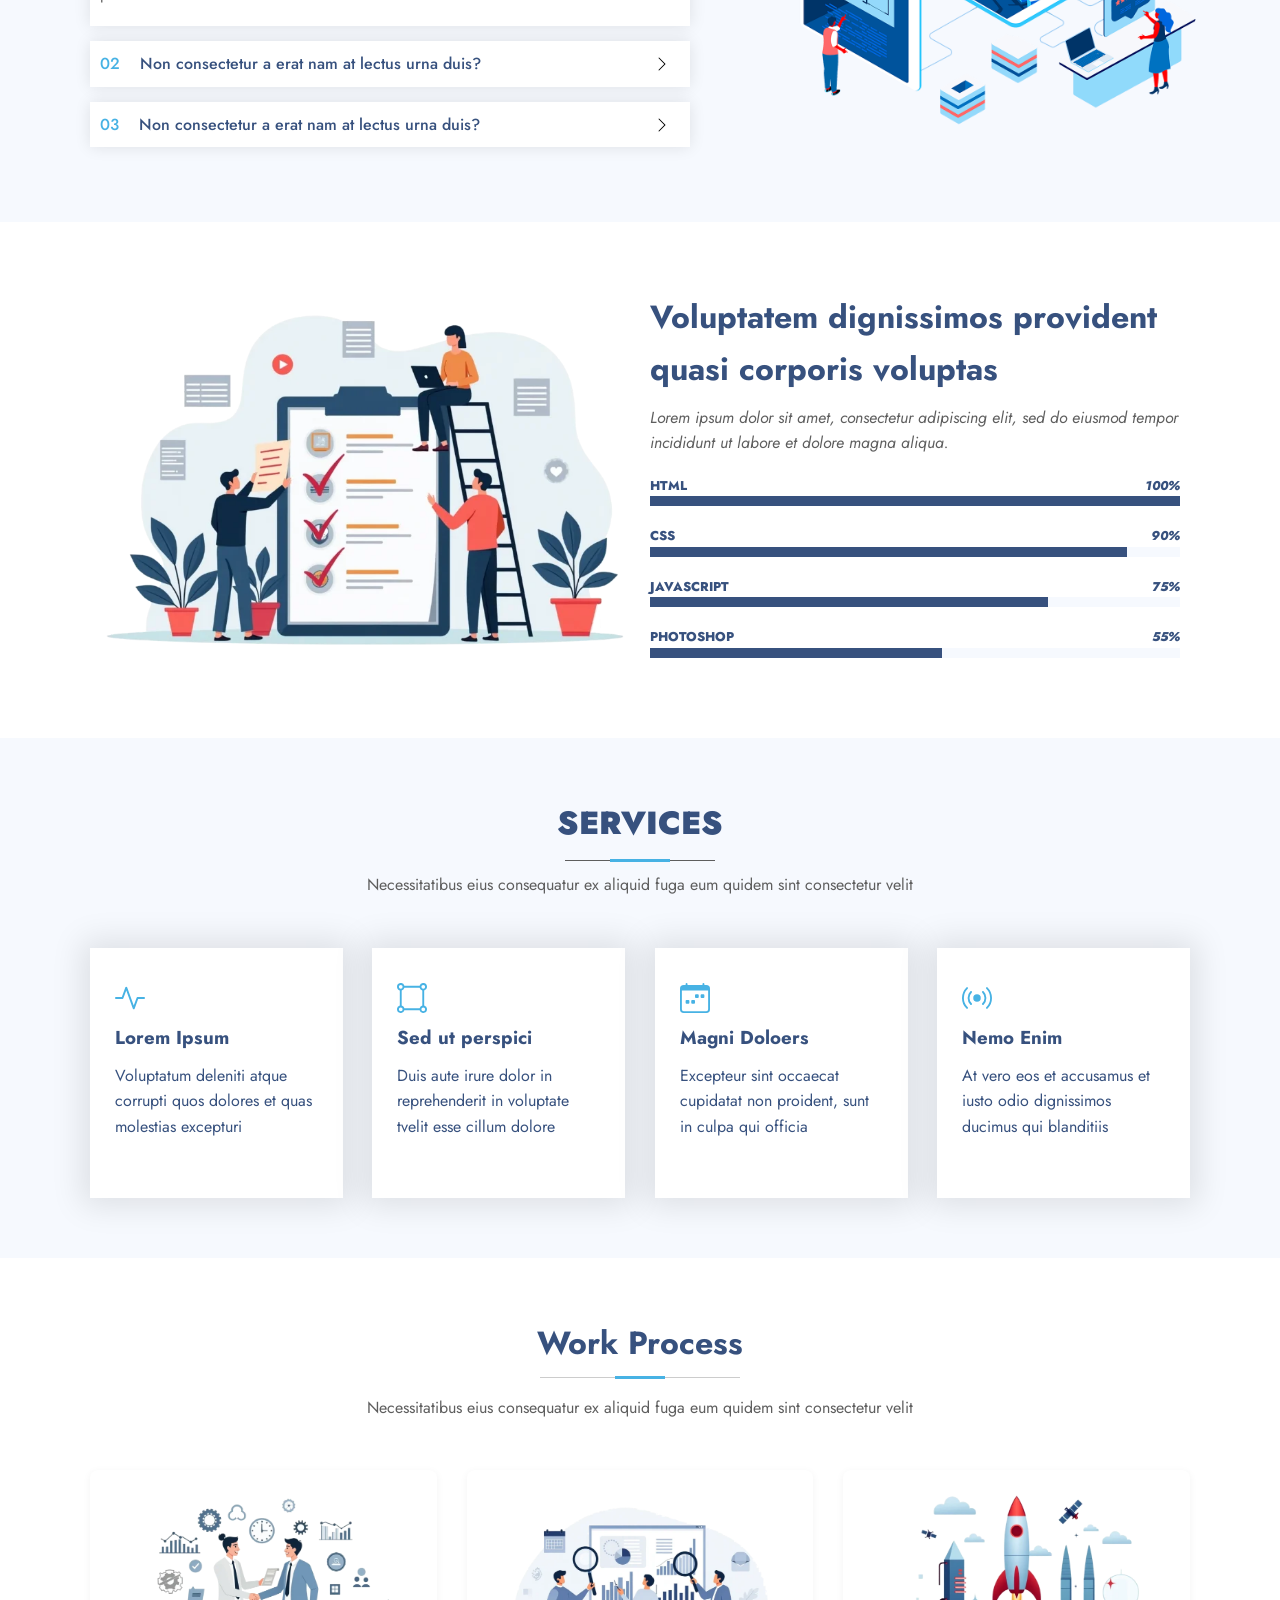
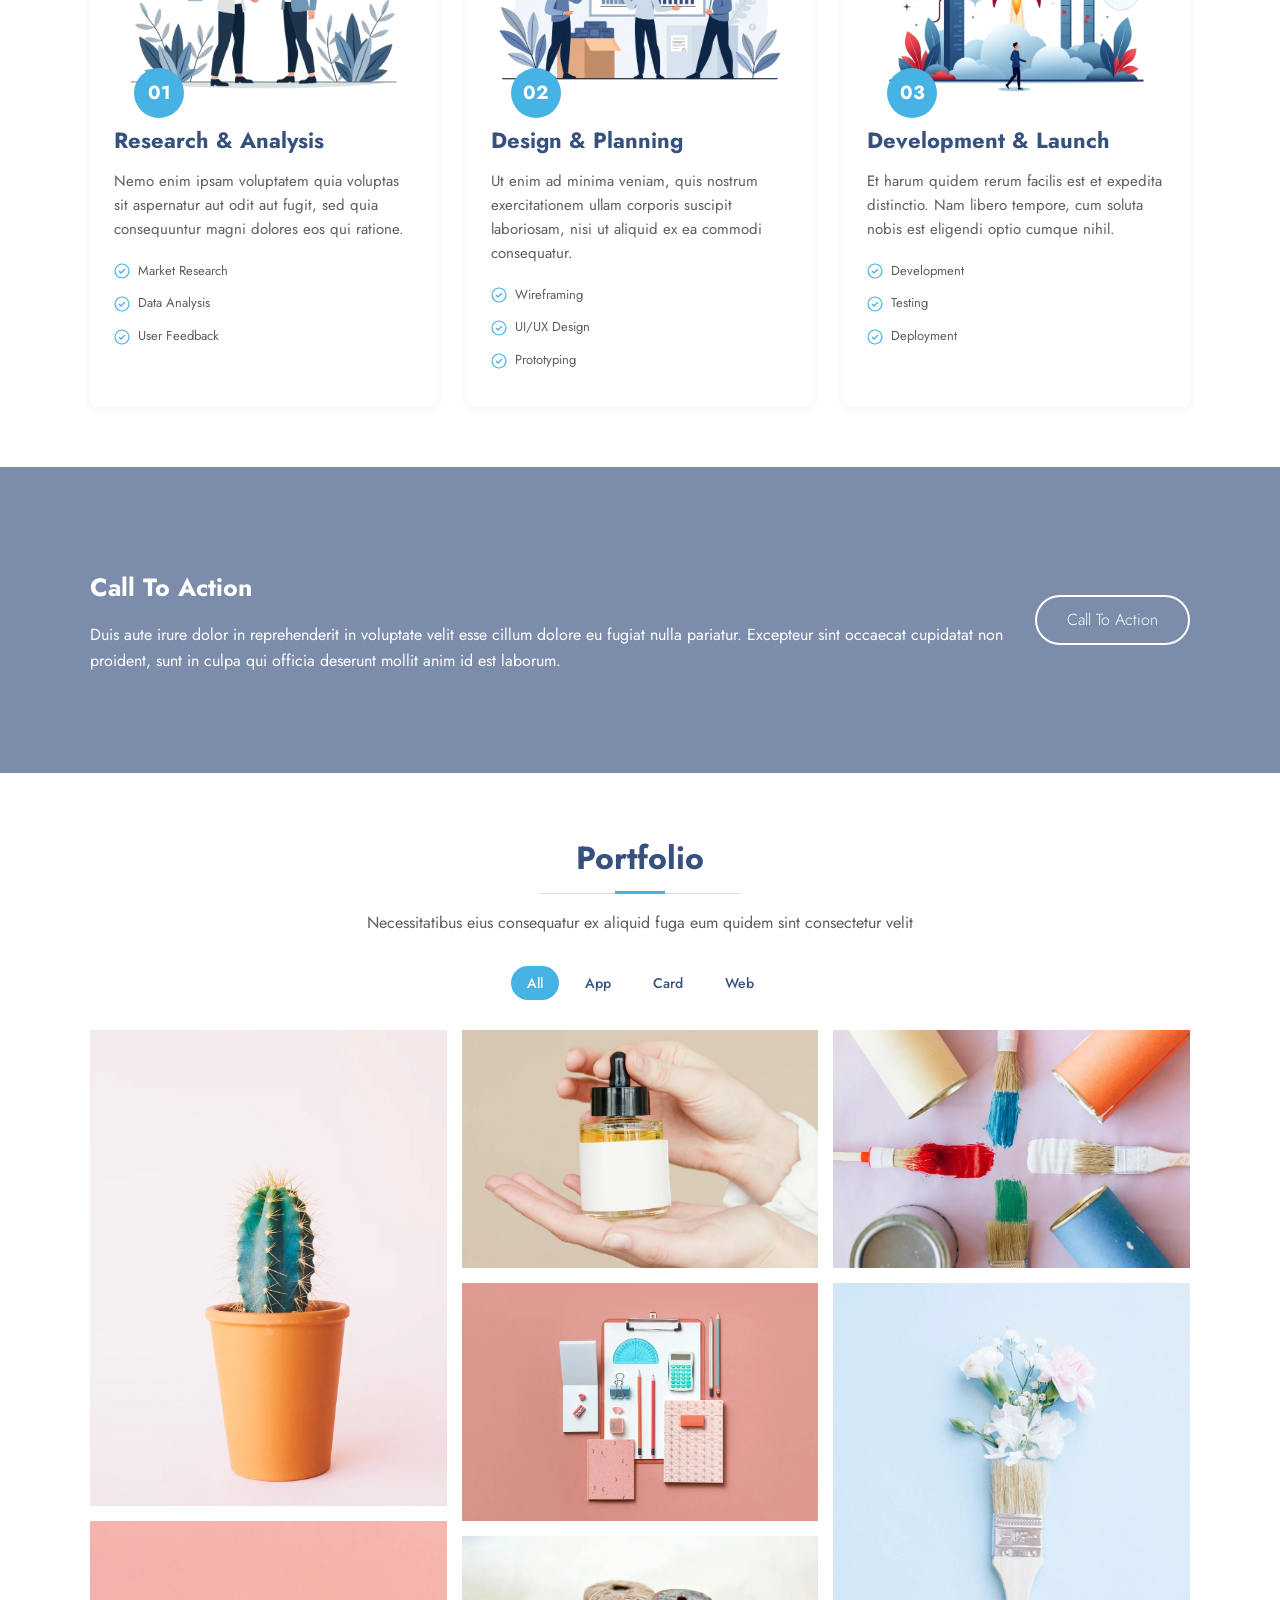
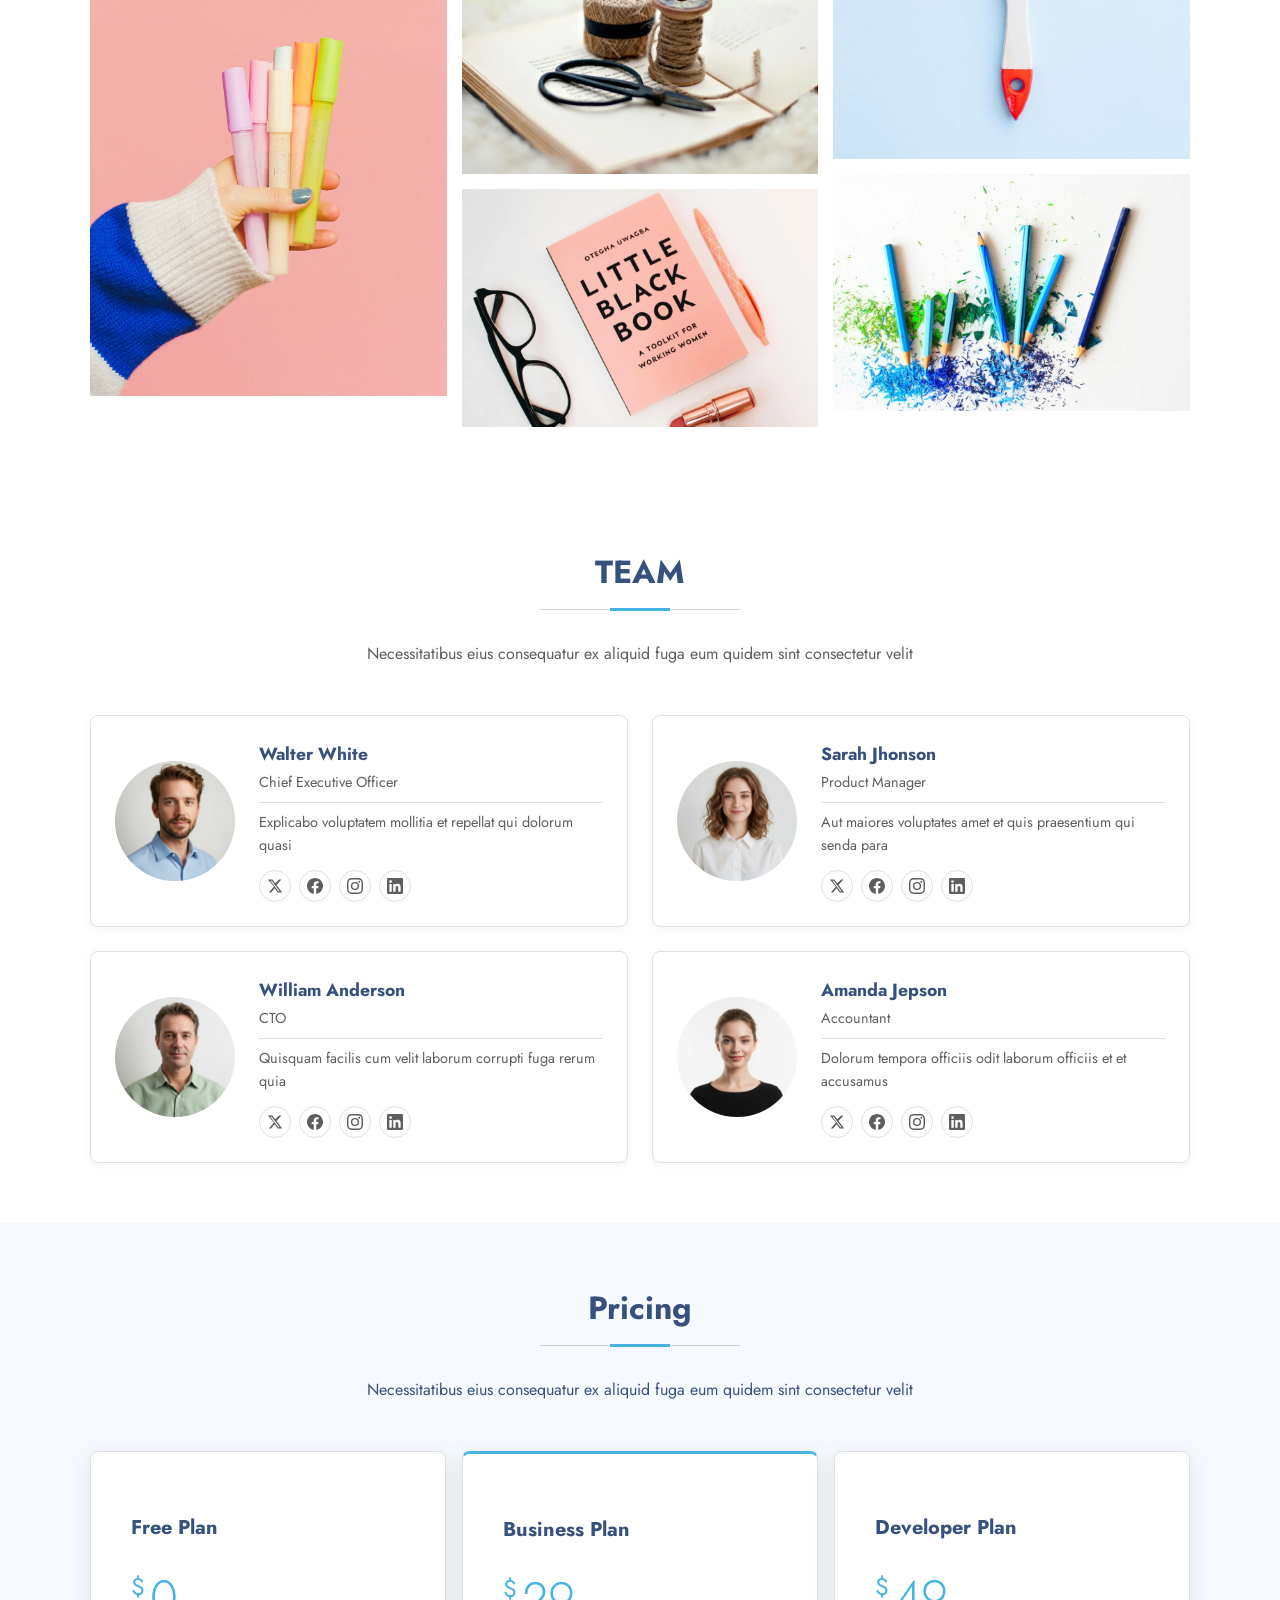
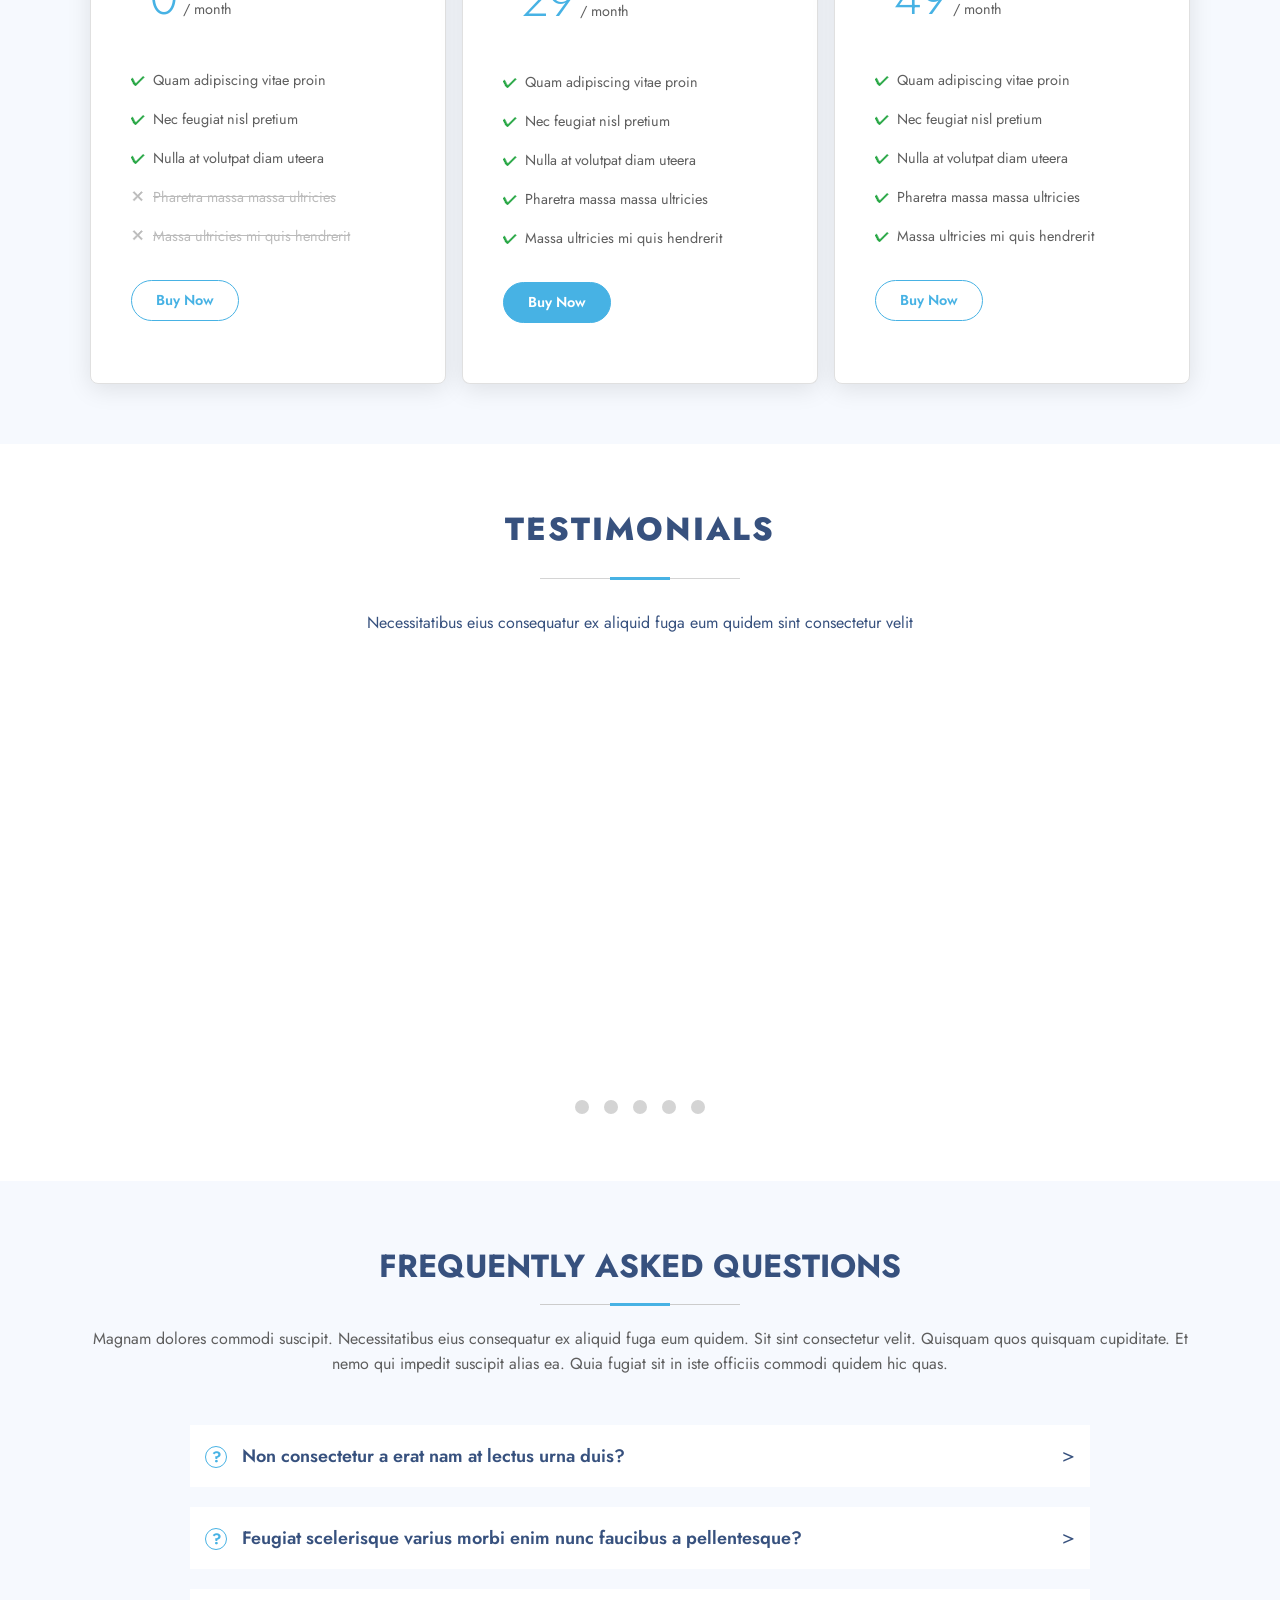
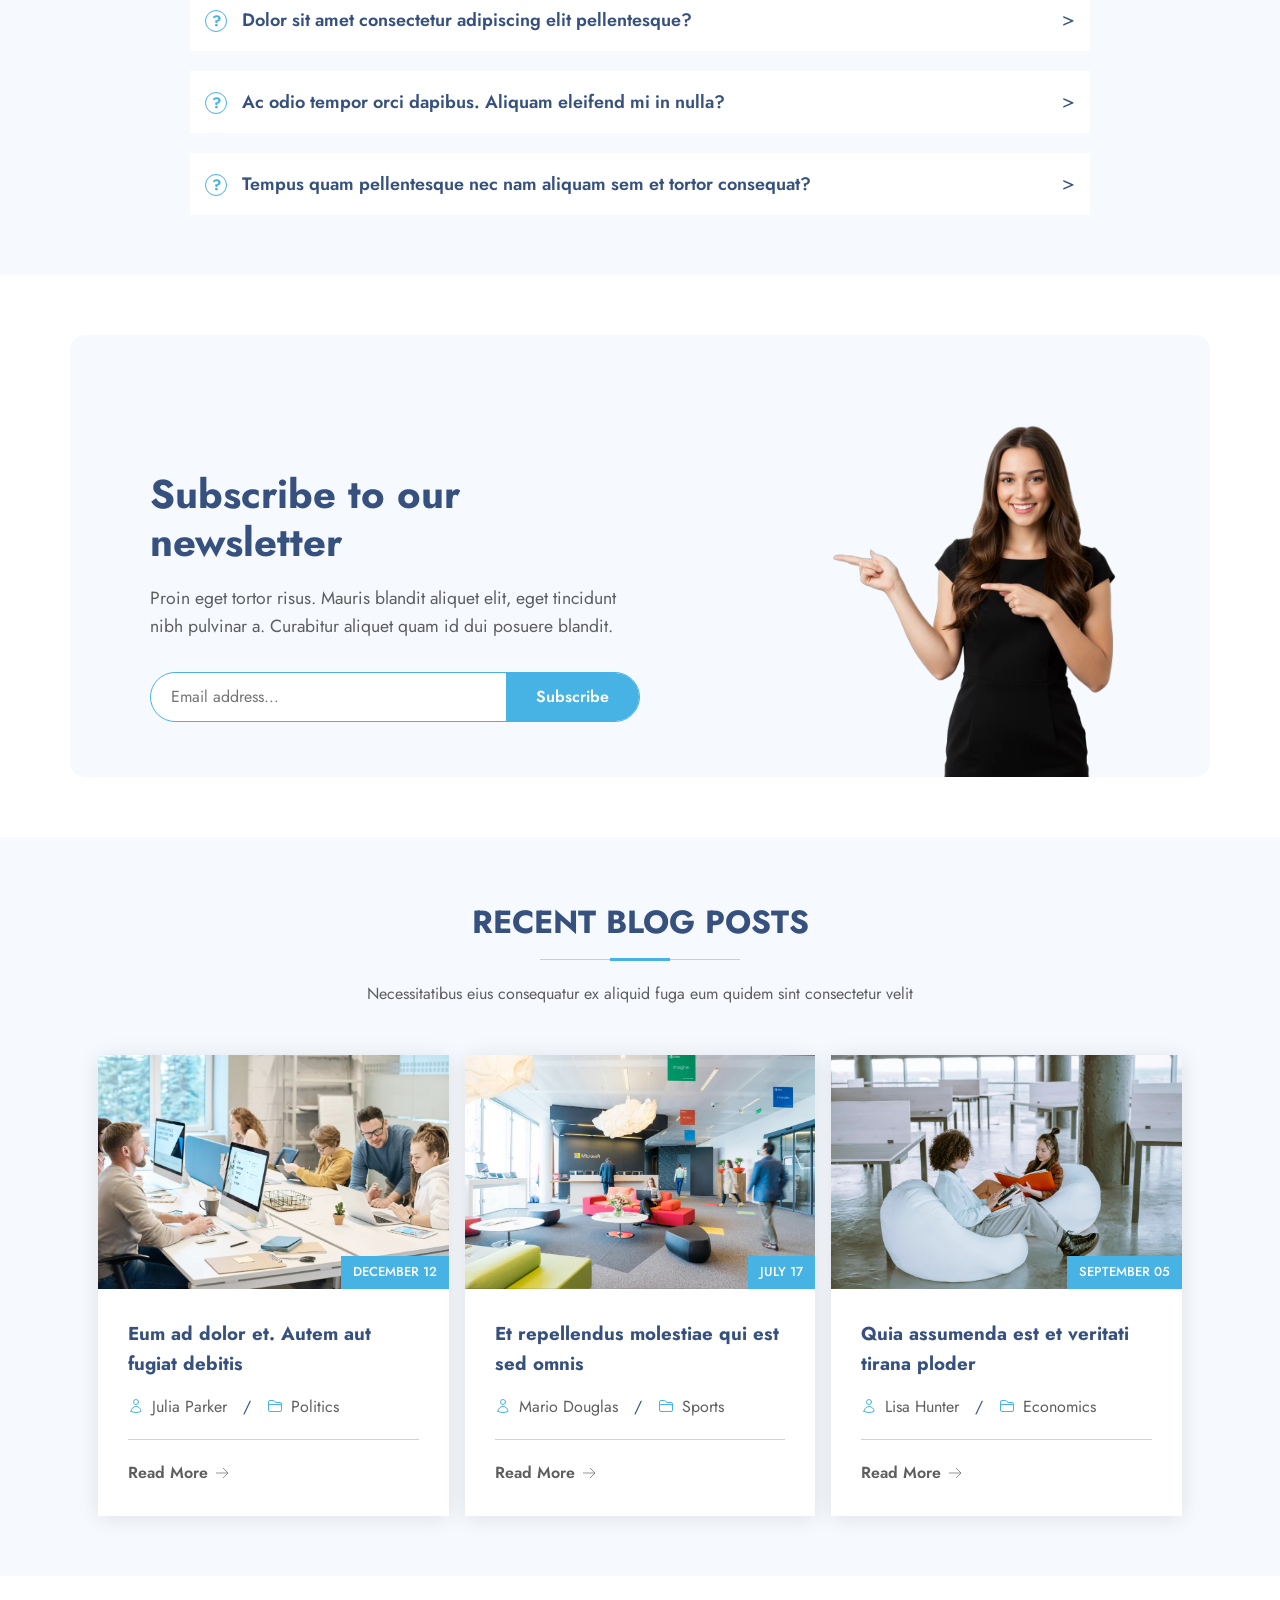
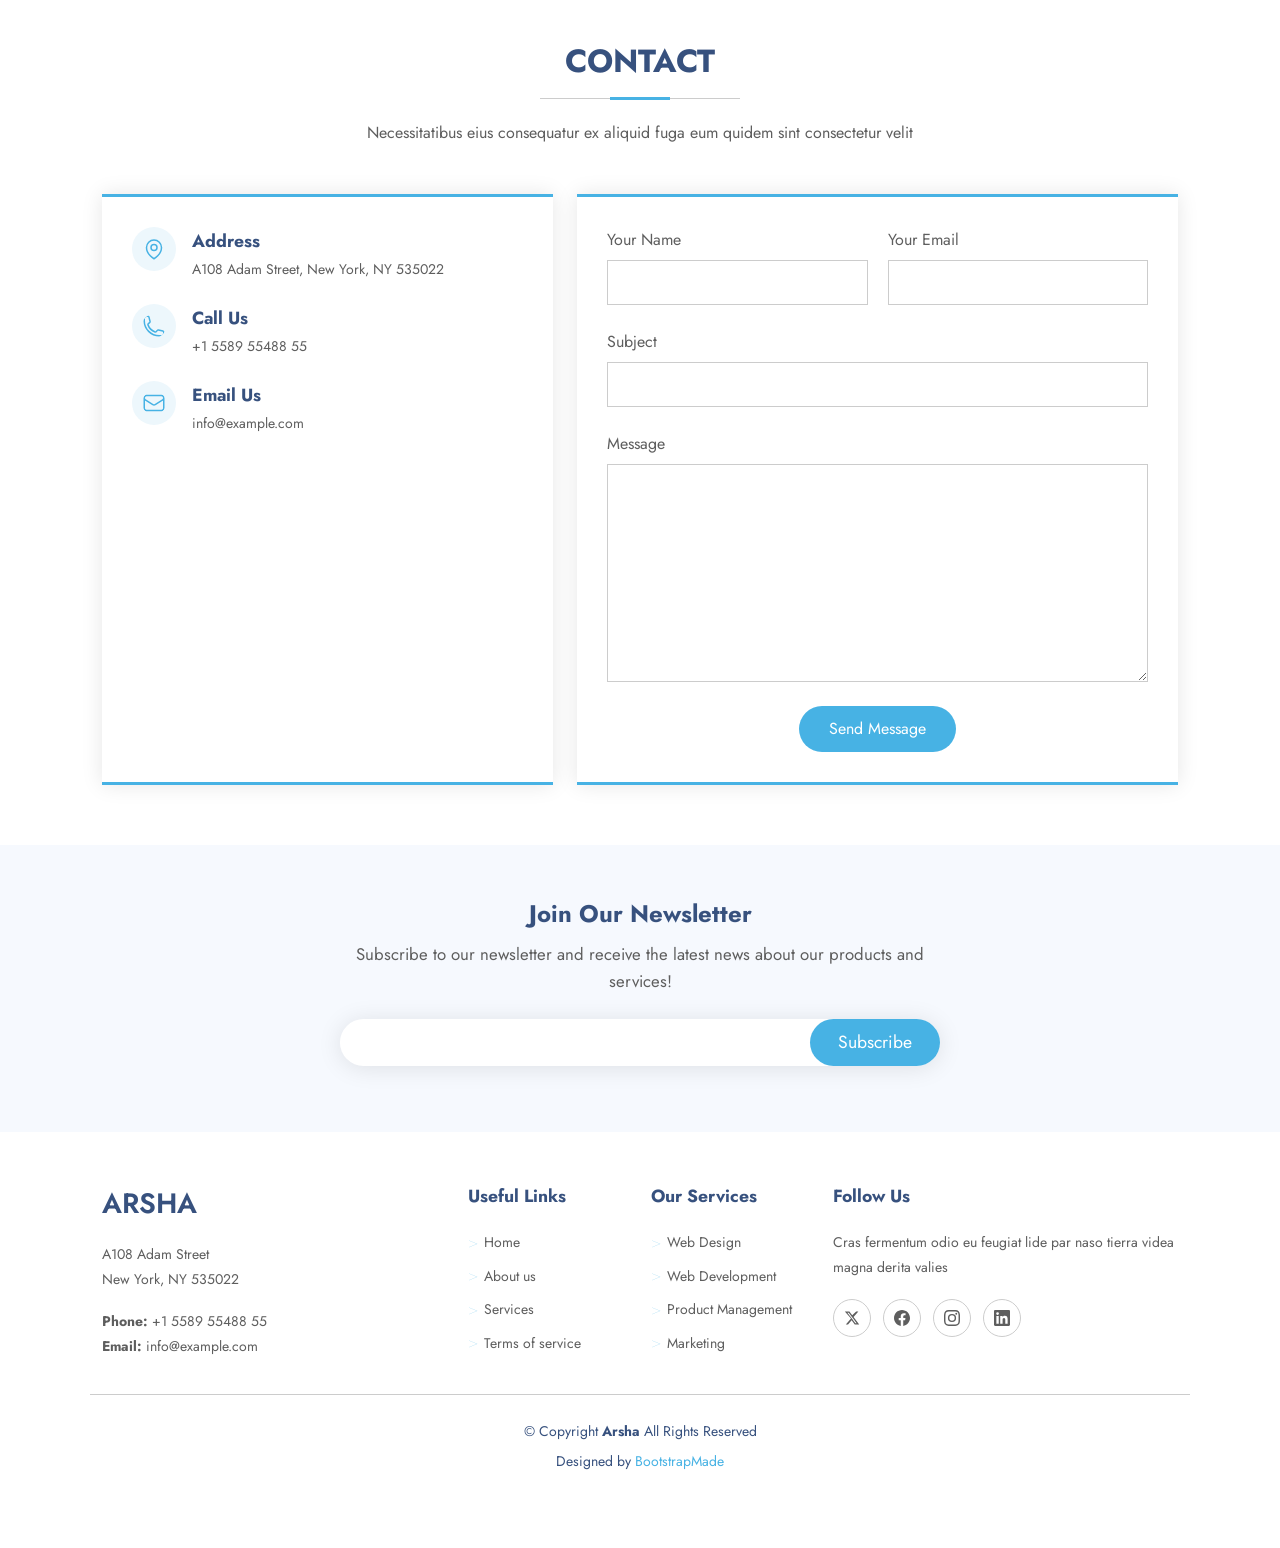
==== commit 2d29a7e0: "style: faq 수정" ====
--- a/index.html
+++ b/index.html
@@ -944,11 +944,12 @@
         <div class='faq-list'>
 
           <div class="faq-item">
-            <div class='question'>
+            <input type="radio" id="faq1" name="faq" class="faq-toggle">
+            <label class='question' for="faq1">
               <span class="question-mark"></span>
               <span class="question-text">Non consectetur a erat nam at lectus urna duis?</span>
               <span class="arrow">></span>
-            </div>
+            </label>
             <div class='answer'>
               Feugiat pretium nibh ipsum consequat. Tempus iaculis urna id volutpat lacus laoreet non curabitur gravida.
               Venenatis lectus magna fringilla urna porttitor rhoncus dolor purus non
@@ -956,11 +957,12 @@
           </div>
 
           <div class="faq-item">
-            <div class='question'>
+            <input type="radio" id="faq2" name="faq" class="faq-toggle">
+            <label class='question' for="faq2">
               <span class="question-mark"></span>
               <span class="question-text">Feugiat scelerisque varius morbi enim nunc faucibus a pellentesque?</span>
               <span class="arrow">></span>
-            </div>
+            </label>
             <div class='answer'>
               Dolor sit amet consectetur adipiscing elit pellentesque habitant morbi.
               Id interdum velit laoreet id donec ultrices. Fringilla phasellus faucibus scelerisque eleifend donec
@@ -970,11 +972,12 @@
           </div>
 
           <div class="faq-item">
-            <div class='question'>
+            <input type="radio" id="faq3" name="faq" class="faq-toggle">
+            <label class='question' for="faq3">
               <span class="question-mark"></span>
               <span class="question-text">Dolor sit amet consectetur adipiscing elit pellentesque?</span>
               <span class="arrow">></span>
-            </div>
+            </label>
             <div class='answer'>
               Eleifend mi in nulla posuere sollicitudin aliquam ultrices sagittis orci.
               Faucibus pulvinar elementum integer enim. Sem nulla pharetra diam sit amet nisl suscipit.
@@ -984,11 +987,12 @@
           </div>
 
           <div class="faq-item">
-            <div class='question'>
+            <input type="radio" id="faq4" name="faq" class="faq-toggle">
+            <label class='question' for="faq4">
               <span class="question-mark"></span>
               <span class="question-text">Ac odio tempor orci dapibus. Aliquam eleifend mi in nulla?</span>
               <span class="arrow">></span>
-            </div>
+            </label>
             <div class='answer'>
               Dolor sit amet consectetur adipiscing elit pellentesque habitant morbi.
               Id interdum velit laoreet id donec ultrices.
@@ -998,11 +1002,12 @@
           </div>
 
           <div class="faq-item">
-            <div class='question'>
+            <input type="radio" id="faq5" name="faq" class="faq-toggle">
+            <label class='question' for="faq5">
               <span class="question-mark"></span>
               <span class="question-text">Tempus quam pellentesque nec nam aliquam sem et tortor consequat?</span>
               <span class="arrow">></span>
-            </div>
+            </label>
             <div class='answer'>
               Molestie a iaculis at erat pellentesque adipiscing commodo. Dignissim suspendisse in est ante in.
               Nunc vel risus commodo viverra maecenas accumsan. Sit amet nisl suscipit adipiscing bibendum est.
--- a/css/about.css
+++ b/css/about.css
@@ -107,7 +107,7 @@
   }
 }
 /* 태블릿사이즈에서 배치 vertical */
-@media (max-width: 1024px){
+@media (max-width: 991px){
   #about .container .about-container{
     flex-direction: column;
   }
--- a/css/why-us.css
+++ b/css/why-us.css
@@ -118,7 +118,7 @@
     transform: translateY(0);
   }
 }
-@media(max-width: 1024px){
+@media(max-width: 991px){
   #why-us .container{
     flex-direction: column-reverse;
     align-items: center;
--- a/css/skills.css
+++ b/css/skills.css
@@ -83,7 +83,7 @@
   }
 }
 /* 태블릿 사이즈에서 배치 vertical*/
-@media(max-width: 1024px) {
+@media(max-width: 991px) {
   #skills .container{
     flex-direction: column;
   }
--- a/css/services.css
+++ b/css/services.css
@@ -81,8 +81,8 @@
     transform: translateY(0);
   }
 }
-/* 태블릿사이즈에서 카드 2X2로 배치*/
-@media(max-width: 1024px){
+
+@media(max-width: 1199px){
   #services .container .services-cardlist{
     flex-wrap: wrap;
     gap: 30px;
@@ -92,7 +92,7 @@
   }
 }
 /* 모바일사이즈에서 카드 vertical 배치*/
-@media(max-width: 768px){
+@media(max-width: 767px){
     #services .container .services-cardlist{
     flex-wrap: wrap;
     gap: 15px;
--- a/css/faq.css
+++ b/css/faq.css
@@ -125,21 +125,27 @@
     color: var(--accent);
 }
 
-#faq .container .faq-list .faq-item:nth-child(1) .question .question-text{
+#faq .container .faq-list .faq-item .answer{
+    display: none;
+}
+
+#faq .container .faq-list .faq-item .faq-toggle{
+    display: none;
+}
+
+#faq .container .faq-list .faq-item .faq-toggle:checked ~ .answer{
+    display: block;
+    padding-top: 10px;
+}
+
+#faq .container .faq-list .faq-item .faq-toggle:checked ~ .question .question-text{
     color: var(--accent);
 }
 
-#faq .container .faq-list .faq-item:nth-child(1) .question .arrow{
+#faq .container .faq-list .faq-item .faq-toggle:checked ~ .question .arrow{
     transform: rotate(90deg);
     color: var(--accent);
-}
-
-#faq .container .faq-list .faq-item .answer{
-    display: none;
-}
-#faq .container .faq-list .faq-item:nth-child(1) .answer{
-    display: block;
-    padding-top: 10px;
+    transition: transform 0.3s ease, color 0.3s ease;
 }
 
 @media (max-width: 1199px) {
